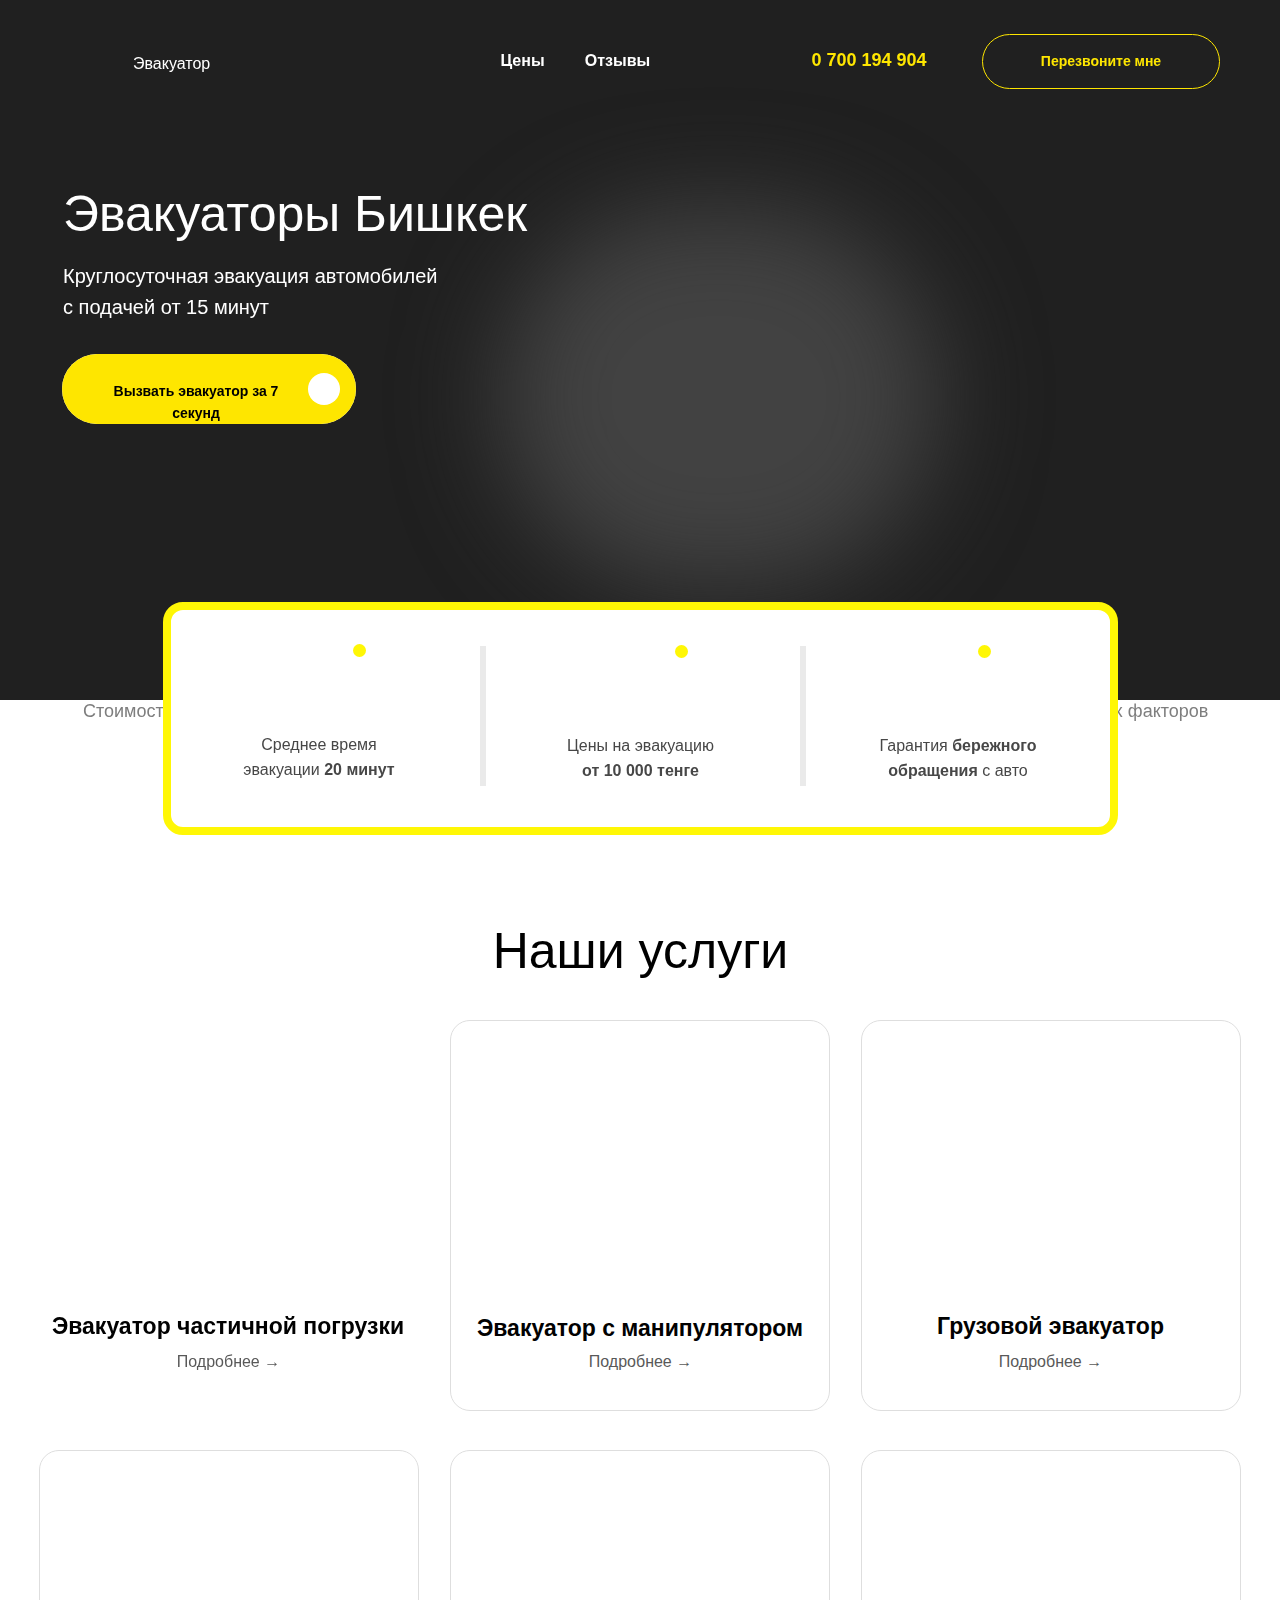
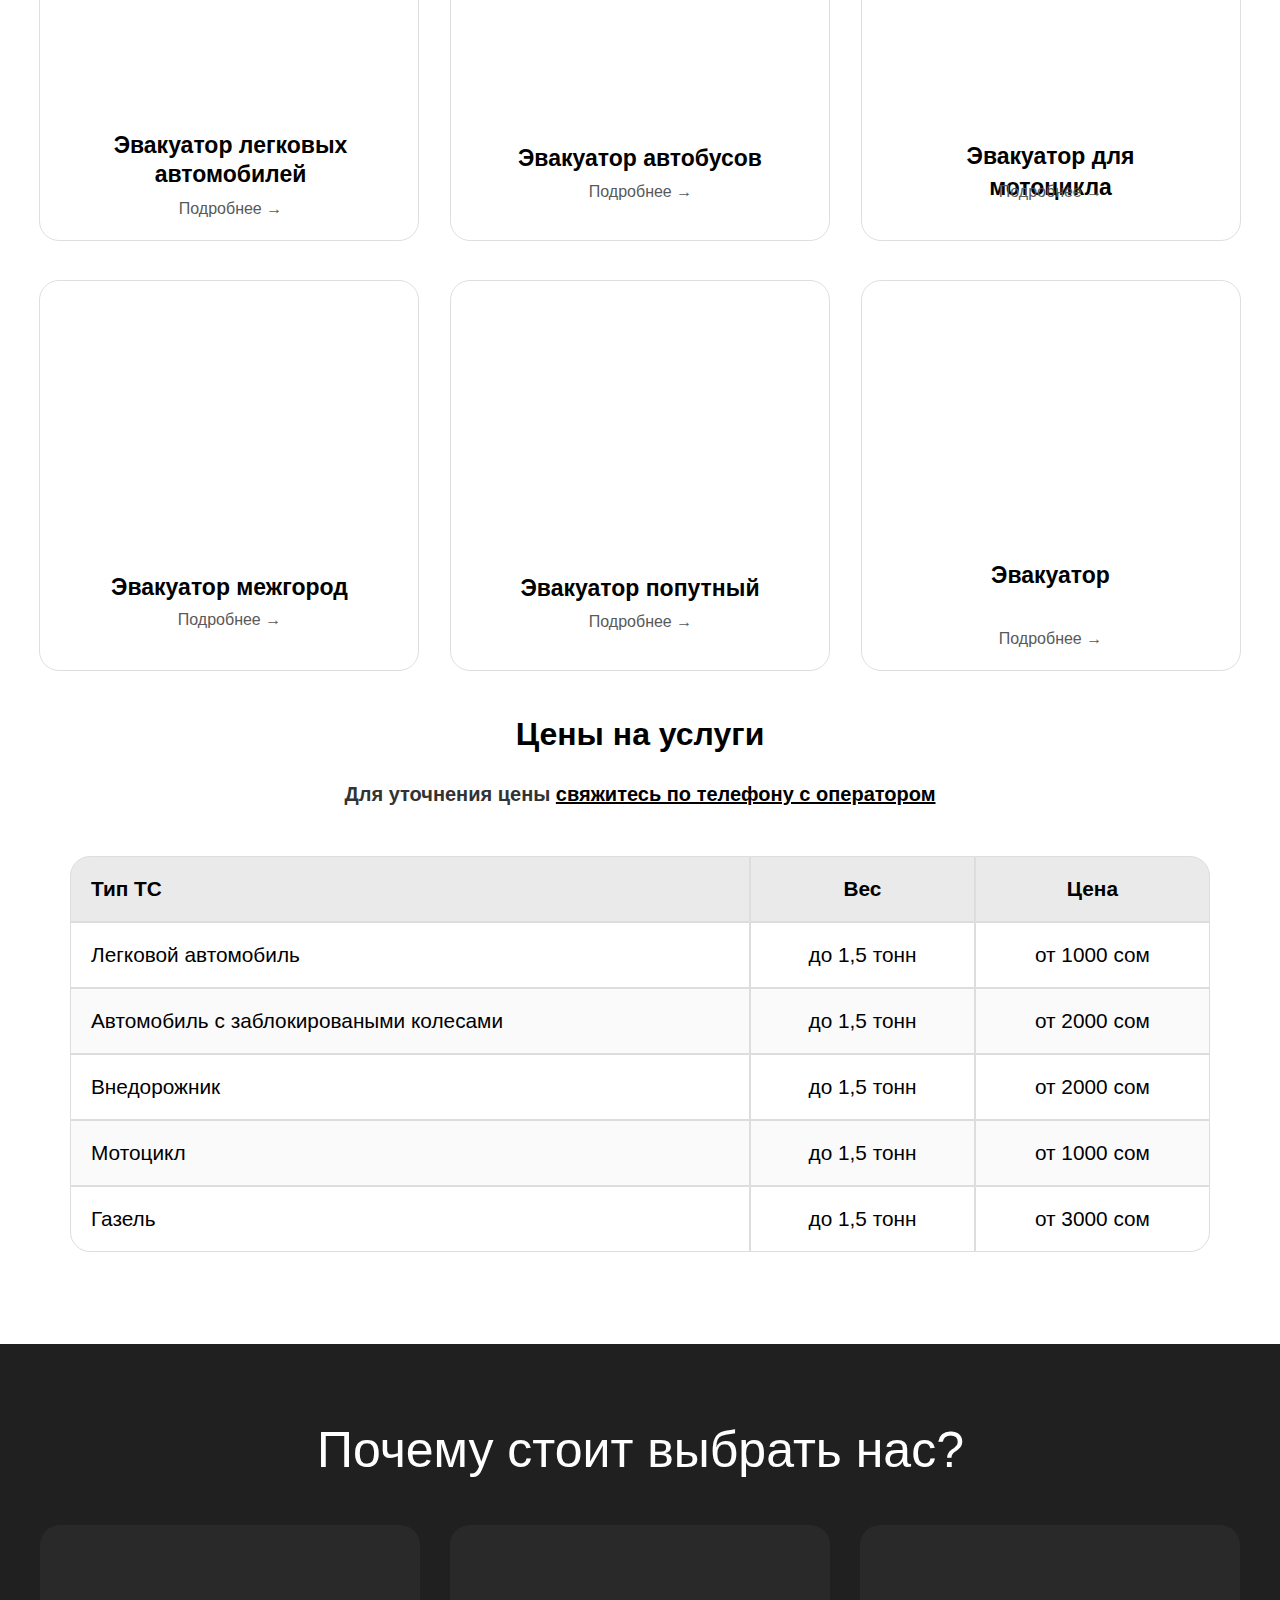
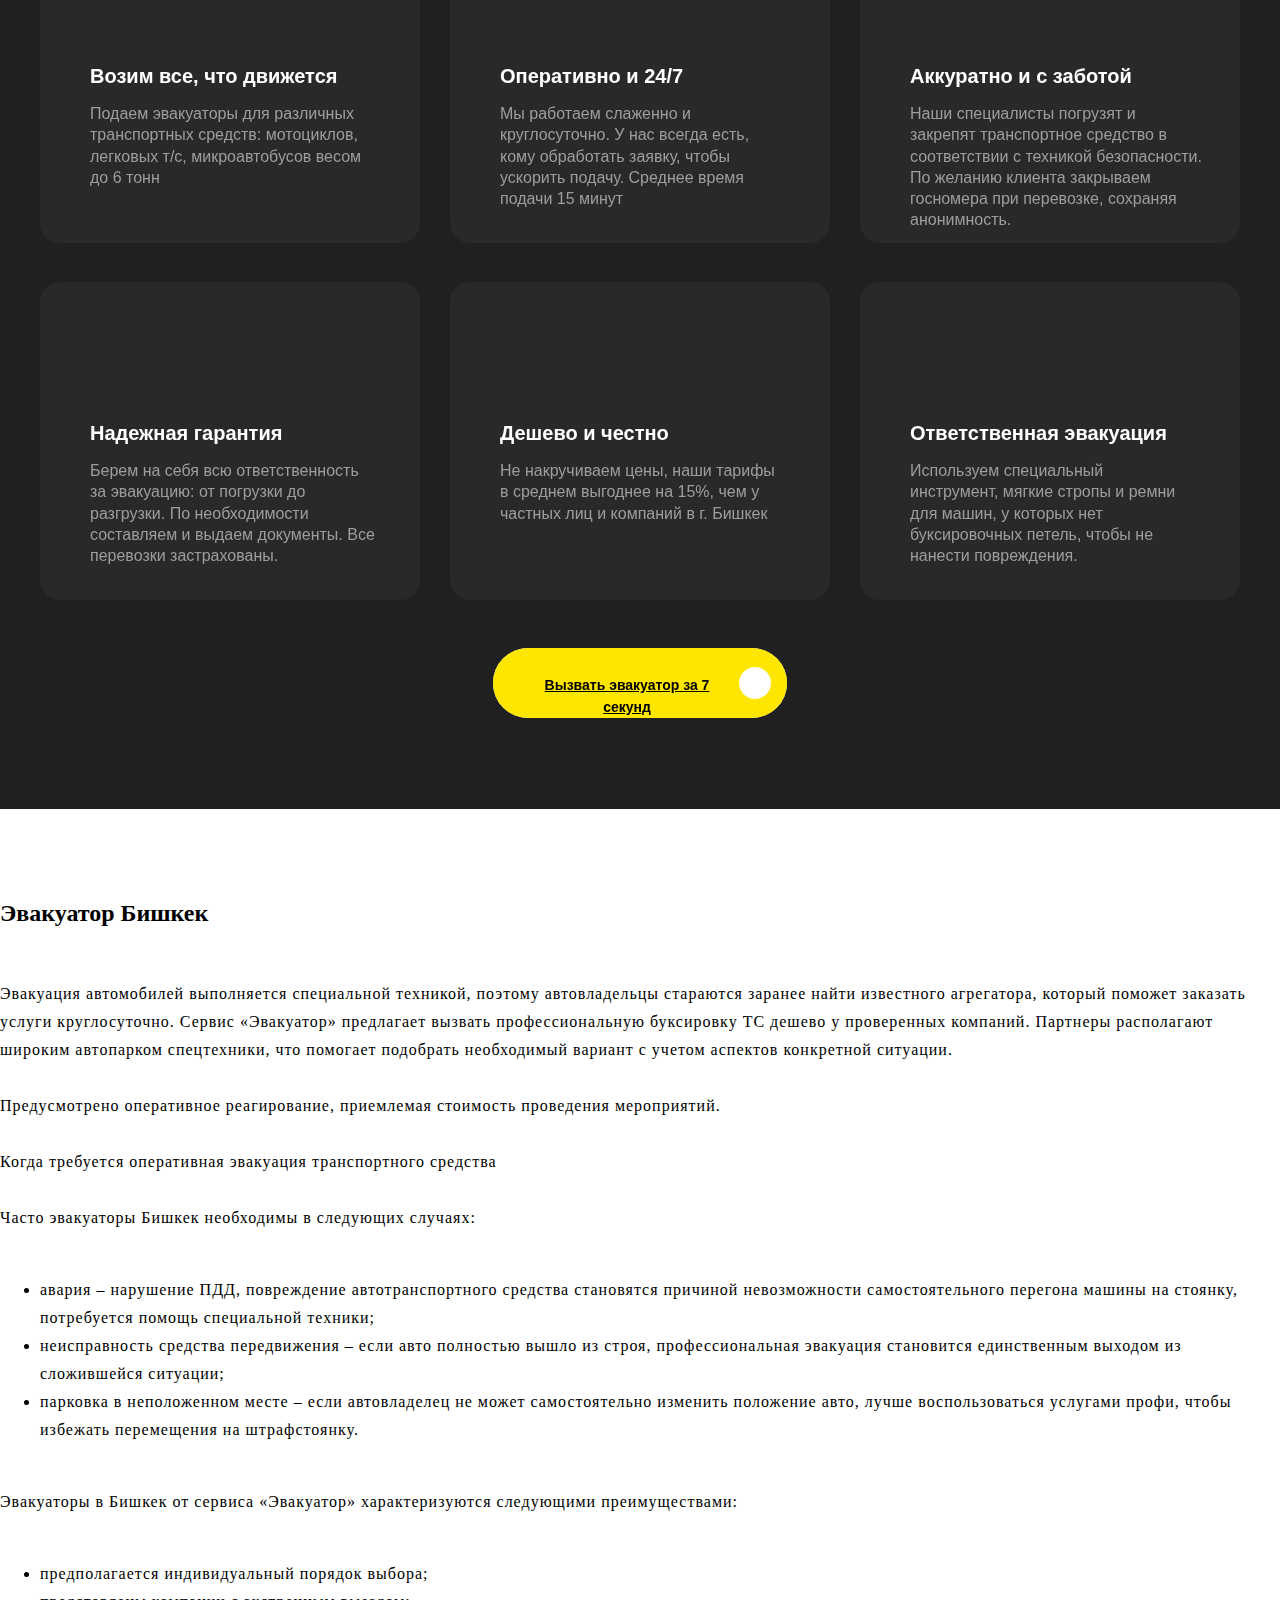
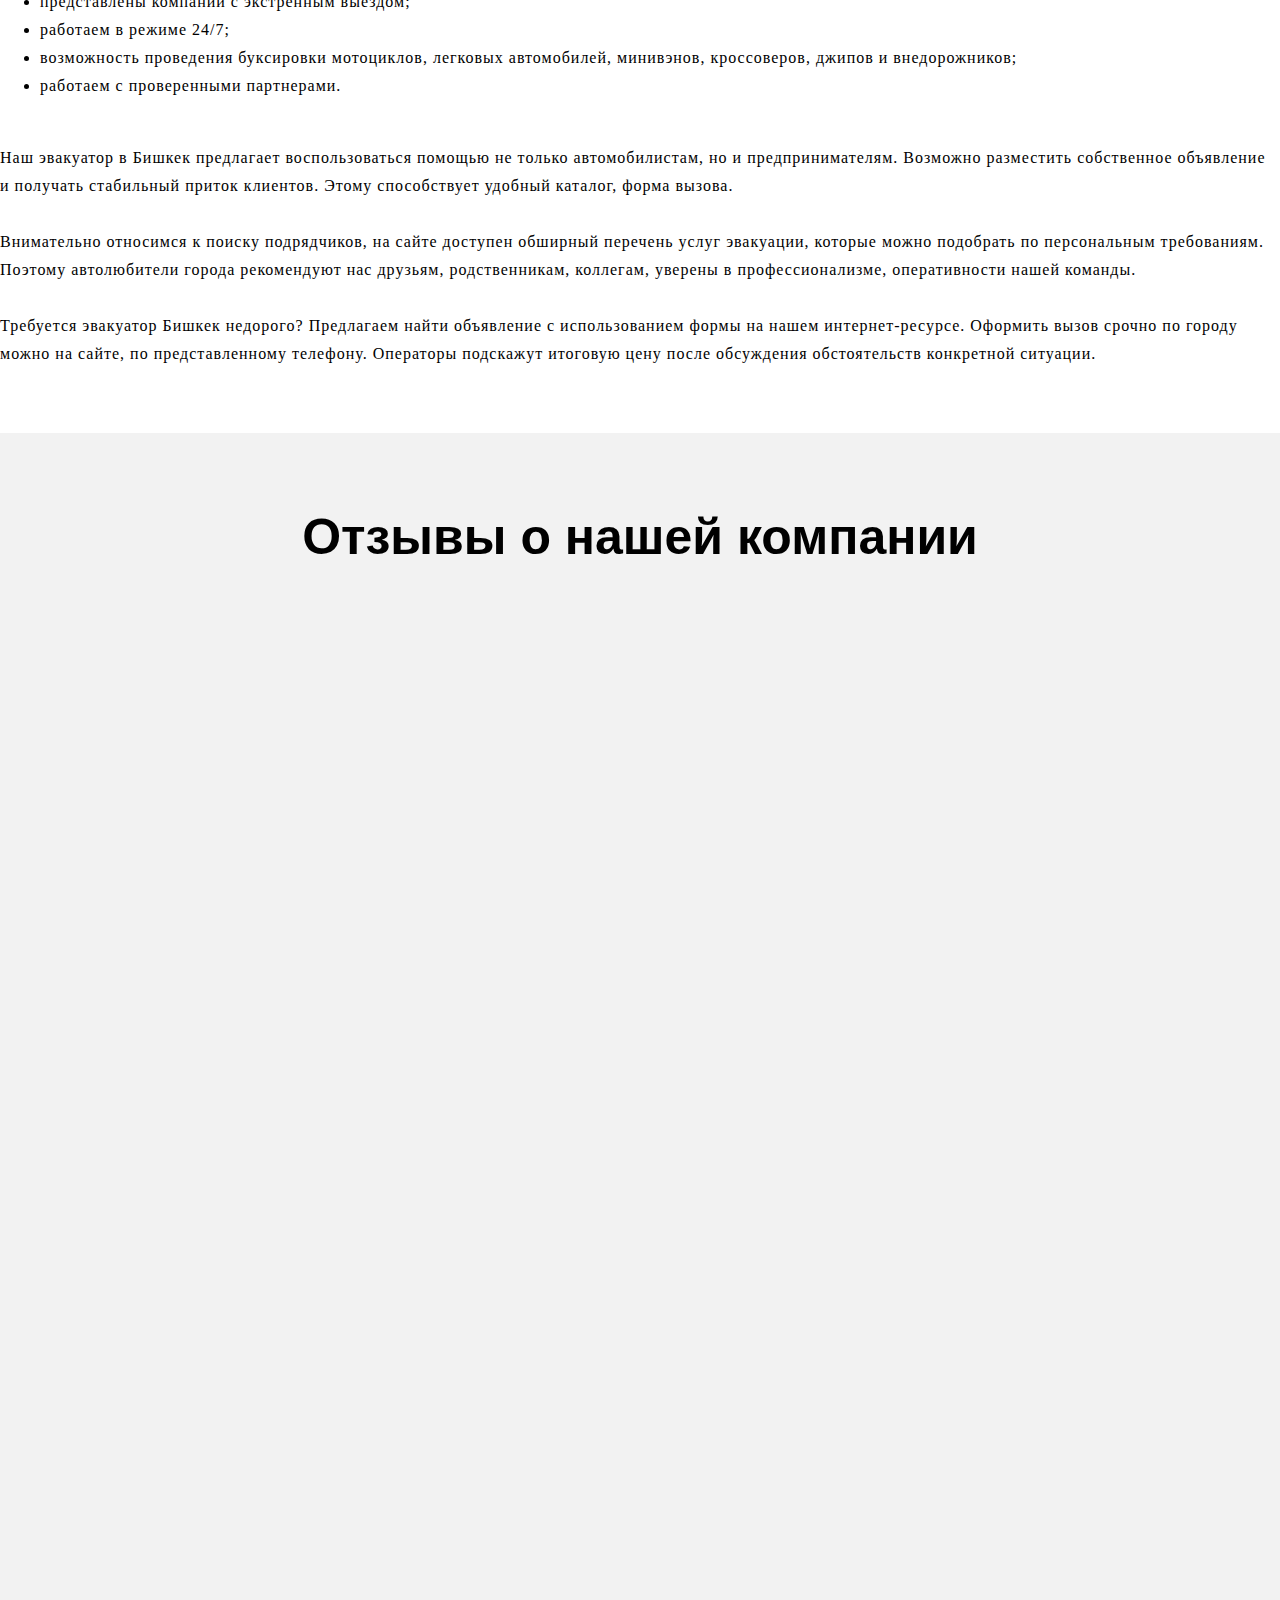
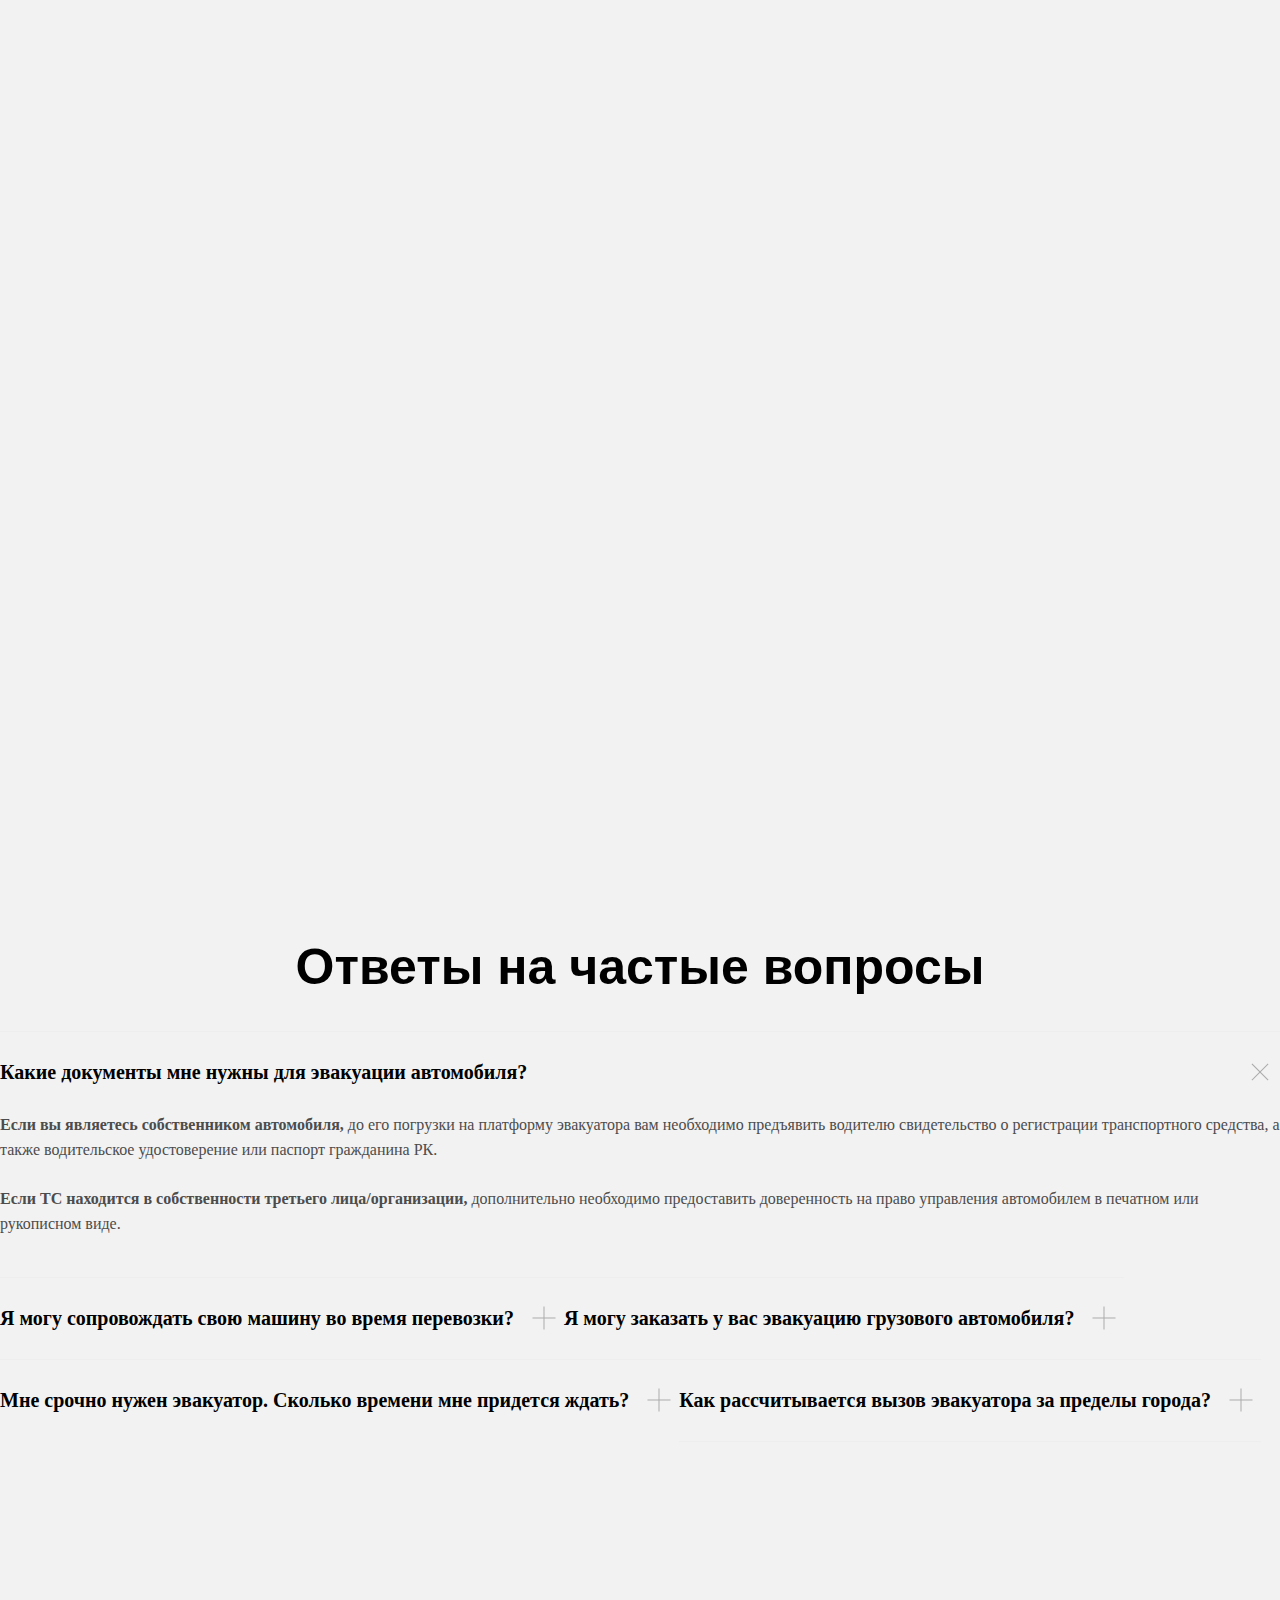
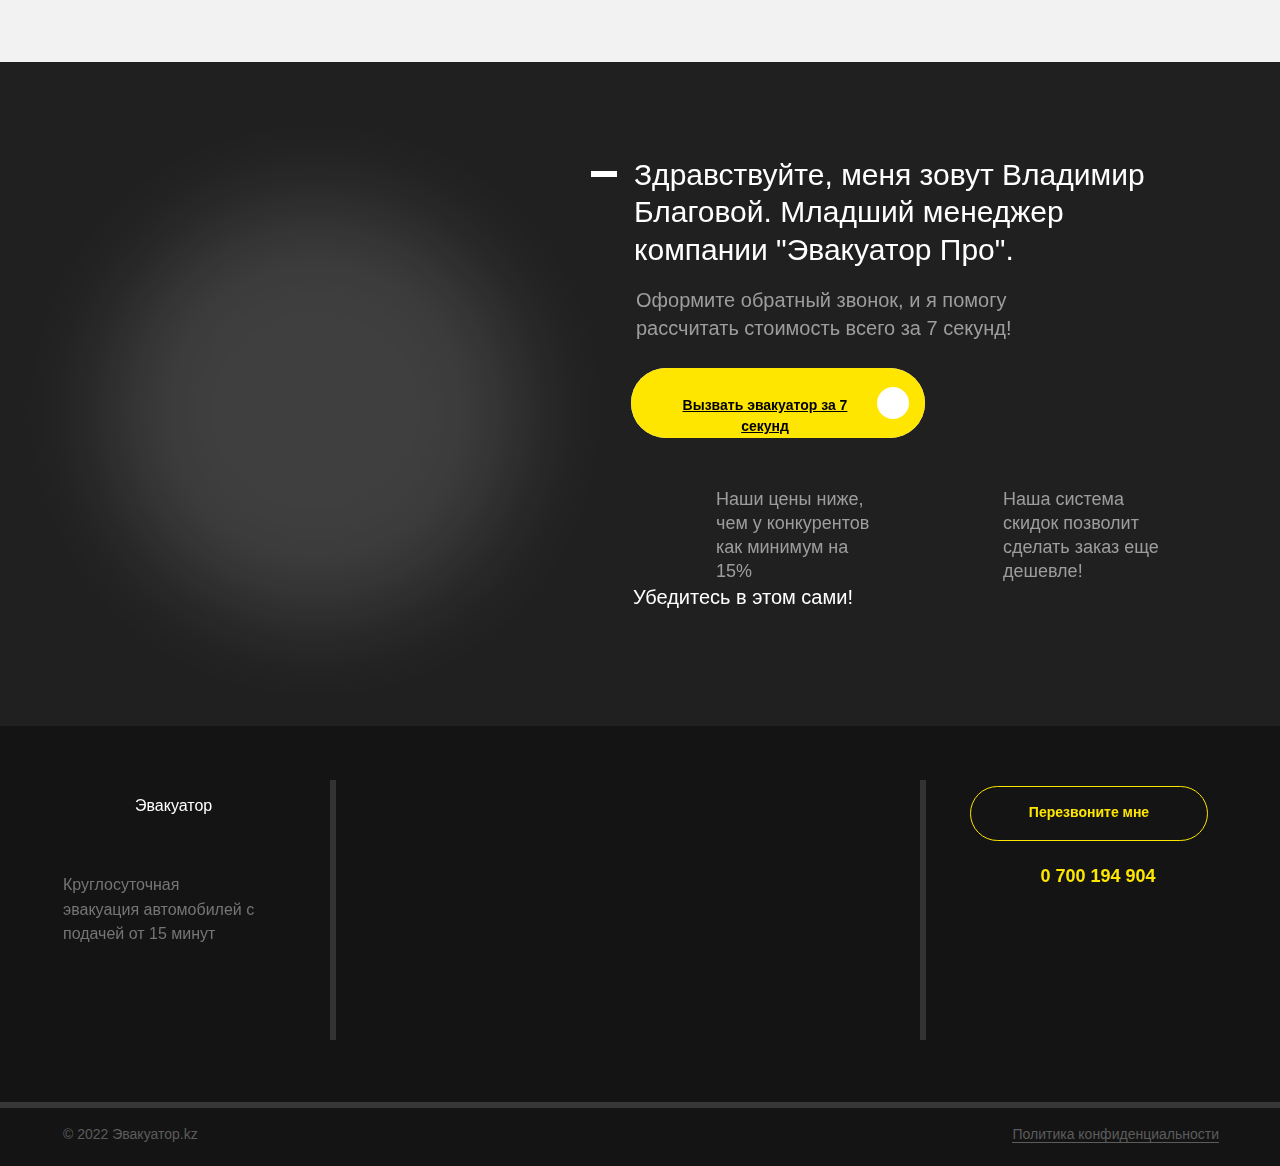
==== index.html @ af0be937 "init" ====
<!DOCTYPE html>
<html>

<head>
  <meta charset="utf-8" />
  <meta http-equiv="Content-Type" content="text/html; charset=utf-8" />
  <meta name="viewport" content="width=device-width, initial-scale=1.0" />
  <meta name="google-site-verification" content="SM1bQRu4k3ew3IpNbhYcQI1PcNiadcKGgkgbDkD2ibk" /> <!--metatextblock-->
  <title>1️⃣ Эвакуаторы Бишкек - недорого, круглосуточно, вызвать срочно!</title>
  <meta name="description" content="Эвакуатор Бишкек ⭐ Услуги по городу и области дешево ➡️ Цена и телефон на сайте!" />
  <meta property="og:url" content="https://Эвакуатоp.kz" />
  <meta property="og:title" content="1️⃣ Эвакуаторы Бишкек - недорого, круглосуточно, вызвать срочно!" />
  <meta property="og:description"
    content="Эвакуатор Бишкек ⭐ Услуги по городу и области дешево ➡️ Цена и телефон на сайте!" />
  <meta property="og:type" content="website" />
  <link rel="canonical" href="index.html"><!--/metatextblock-->
  <meta name="format-detection" content="telephone=no" />
  <meta http-equiv="x-dns-prefetch-control" content="on">
  <link rel="dns-prefetch" href="https://ws.tildacdn.com">
  <link rel="dns-prefetch" href="https://static.tildacdn.com">
  <link rel="shortcut icon" href="https://static.tildacdn.com/tild6130-3730-4465-a664-323039363132/favicon.ico"
    type="image/x-icon" />
  <link rel="apple-touch-icon" href="https://static.tildacdn.com/tild6139-6264-4664-a462-353838373863/logo.png">
  <link rel="apple-touch-icon" sizes="76x76"
    href="https://static.tildacdn.com/tild6139-6264-4664-a462-353838373863/logo.png">
  <link rel="apple-touch-icon" sizes="152x152"
    href="https://static.tildacdn.com/tild6139-6264-4664-a462-353838373863/logo.png">
  <link rel="apple-touch-startup-image"
    href="https://static.tildacdn.com/tild6139-6264-4664-a462-353838373863/logo.png">
  <meta name="msapplication-TileColor" content="#000000">
  <meta name="msapplication-TileImage"
    content="https://static.tildacdn.com/tild3661-6261-4132-b262-313066313031/logo.png"><!-- Assets -->
  <script src="https://neo.tildacdn.com/js/tilda-fallback-1.0.min.js" async charset="utf-8"></script>
  <link rel="stylesheet" href="https://static.tildacdn.com/css/tilda-grid-3.0.min.css" type="text/css" media="all"
    onerror="this.loaderr='y';" />
  <link rel="stylesheet" href="tilda-blocks-page28053641.min%EF%B9%96t=1690480186.css" type="text/css" media="all"
    onerror="this.loaderr='y';" />
  <link rel="stylesheet" href="https://static.tildacdn.com/css/tilda-animation-2.0.min.css" type="text/css" media="all"
    onerror="this.loaderr='y';" />
  <link rel="stylesheet" href="https://static.tildacdn.com/css/tilda-menusub-1.0.min.css" type="text/css" media="print"
    onload="this.media='all';" onerror="this.loaderr='y';" /><noscript>
    <link rel="stylesheet" href="https://static.tildacdn.com/css/tilda-menusub-1.0.min.css" type="text/css"
      media="all" />
  </noscript>
  <link rel="stylesheet" href="https://static.tildacdn.com/css/tilda-slds-1.4.min.css" type="text/css" media="print"
    onload="this.media='all';" onerror="this.loaderr='y';" /><noscript>
    <link rel="stylesheet" href="https://static.tildacdn.com/css/tilda-slds-1.4.min.css" type="text/css" media="all" />
  </noscript>
  <link rel="stylesheet" href="https://static.tildacdn.com/css/tilda-popup-1.1.min.css" type="text/css" media="print"
    onload="this.media='all';" onerror="this.loaderr='y';" /><noscript>
    <link rel="stylesheet" href="https://static.tildacdn.com/css/tilda-popup-1.1.min.css" type="text/css" media="all" />
  </noscript>
  <link rel="stylesheet" href="https://static.tildacdn.com/css/tilda-forms-1.0.min.css" type="text/css" media="all"
    onerror="this.loaderr='y';" />
  <script
    type="text/javascript">(function (d) {
        if (!d.visibilityState) {
          var s = d.createElement('script');
          s.src = 'https://static.tildacdn.com/js/tilda-polyfill-1.0.min.js';
          d.getElementsByTagName('head')[0].appendChild(s);
        }
      })(document);
      function t_onReady(func) {
        if (document.readyState != 'loading') {
          func();
        } else {
          document.addEventListener('DOMContentLoaded', func);
        }
      }
      function t_onFuncLoad(funcName, okFunc, time) {
        if (typeof window[funcName] === 'function') {
          okFunc();
        } else {
          setTimeout(function () {
            t_onFuncLoad(funcName, okFunc, time);
          }, (time || 100));
        }
      } function t_throttle(fn, threshhold, scope) { return function () { fn.apply(scope || this, arguments); }; } function t396_initialScale(t) { t = document.getElementById("rec" + t); if (t) { t = t.querySelector(".t396__artboard"); if (t) { var e, r = document.documentElement.clientWidth, a = []; if (i = t.getAttribute("data-artboard-screens")) for (var i = i.split(","), l = 0; l < i.length; l++)a[l] = parseInt(i[l], 10); else a = [320, 480, 640, 960, 1200]; for (l = 0; l < a.length; l++) { var o = a[l]; o <= r && (e = o) } var d = "edit" === window.allrecords.getAttribute("data-tilda-mode"), n = "center" === t396_getFieldValue(t, "valign", e, a), g = "grid" === t396_getFieldValue(t, "upscale", e, a), u = t396_getFieldValue(t, "height_vh", e, a), c = t396_getFieldValue(t, "height", e, a), f = !!window.opr && !!window.opr.addons || !!window.opera || -1 !== navigator.userAgent.indexOf(" OPR/"); if (!d && n && !g && !u && c && !f) { for (var h = parseFloat((r / e).toFixed(3)), s = [t, t.querySelector(".t396__carrier"), t.querySelector(".t396__filter")], l = 0; l < s.length; l++)s[l].style.height = Math.floor(parseInt(c, 10) * h) + "px"; for (var _ = t.querySelectorAll(".t396__elem"), l = 0; l < _.length; l++)_[l].style.zoom = h } } } } function t396_getFieldValue(t, e, r, a) { var i = a[a.length - 1], l = r === i ? t.getAttribute("data-artboard-" + e) : t.getAttribute("data-artboard-" + e + "-res-" + r); if (!l) for (var o = 0; o < a.length; o++) { var d = a[o]; if (!(d <= r) && (l = d === i ? t.getAttribute("data-artboard-" + e) : t.getAttribute("data-artboard-" + e + "-res-" + d))) break } return l }</script>
  <script src="https://static.tildacdn.com/js/jquery-1.10.2.min.js" charset="utf-8"
    onerror="this.loaderr='y';"></script>
  <script src="https://static.tildacdn.com/js/tilda-scripts-3.0.min.js" charset="utf-8" defer
    onerror="this.loaderr='y';"></script>
  <script src="tilda-blocks-page28053641.min%EF%B9%96t=1690480186.js" charset="utf-8" async
    onerror="this.loaderr='y';"></script>
  <script src="https://static.tildacdn.com/js/lazyload-1.3.min.js" charset="utf-8" async
    onerror="this.loaderr='y';"></script>
  <script src="https://static.tildacdn.com/js/tilda-animation-2.0.min.js" charset="utf-8" async
    onerror="this.loaderr='y';"></script>
  <script src="https://static.tildacdn.com/js/tilda-menusub-1.0.min.js" charset="utf-8" async
    onerror="this.loaderr='y';"></script>
  <script src="https://static.tildacdn.com/js/tilda-menu-1.0.min.js" charset="utf-8" async
    onerror="this.loaderr='y';"></script>
  <script src="https://static.tildacdn.com/js/tilda-submenublocks-1.0.min.js" charset="utf-8" async
    onerror="this.loaderr='y';"></script>
  <script src="https://static.tildacdn.com/js/tilda-zero-1.1.min.js" charset="utf-8" async
    onerror="this.loaderr='y';"></script>
  <script src="https://static.tildacdn.com/js/tilda-slds-1.4.min.js" charset="utf-8" async
    onerror="this.loaderr='y';"></script>
  <script src="https://static.tildacdn.com/js/hammer.min.js" charset="utf-8" async onerror="this.loaderr='y';"></script>
  <script src="https://static.tildacdn.com/js/tilda-popup-1.0.min.js" charset="utf-8" async
    onerror="this.loaderr='y';"></script>
  <script src="https://static.tildacdn.com/js/tilda-forms-1.0.min.js" charset="utf-8" async
    onerror="this.loaderr='y';"></script>
  <script src="https://static.tildacdn.com/js/tilda-animation-sbs-1.0.min.js" charset="utf-8" async
    onerror="this.loaderr='y';"></script>
  <script src="https://static.tildacdn.com/js/tilda-zero-scale-1.0.min.js" charset="utf-8" async
    onerror="this.loaderr='y';"></script>
  <script src="https://static.tildacdn.com/js/tilda-skiplink-1.0.min.js" charset="utf-8" async
    onerror="this.loaderr='y';"></script>
  <script src="https://static.tildacdn.com/js/tilda-events-1.0.min.js" charset="utf-8" async
    onerror="this.loaderr='y';"></script>
  <!-- Google Tag Manager -->
  <script>(function (w, d, s, l, i) {
      w[l] = w[l] || []; w[l].push({
        'gtm.start':
          new Date().getTime(), event: 'gtm.js'
      }); var f = d.getElementsByTagName(s)[0],
        j = d.createElement(s), dl = l != 'dataLayer' ? '&l=' + l : ''; j.async = true; j.src =
          'https://www.googletagmanager.com/gtm.js?id=' + i + dl; f.parentNode.insertBefore(j, f);
    })(window, document, 'script', 'dataLayer', 'GTM-5LDD577');</script>
  <!-- End Google Tag Manager -->

  <!-- Global site tag (gtag.js) - Google Analytics -->
  <script async src="https://www.googletagmanager.com/gtag/js?id=G-1S33M2XBDG"></script>
  <script>
    window.dataLayer = window.dataLayer || [];
    function gtag() { dataLayer.push(arguments); }
    gtag('js', new Date());

    gtag('config', 'G-1S33M2XBDG');
  </script>

  <meta name="google-site-verification" content="SPdRb21Jdg1rb93vkkc39nX-n3CtDKBQsDJB9qcymQE" />

  <meta name="yandex-verification" content="eaea9f409e150d42" />
  <script type="text/javascript">window.dataLayer = window.dataLayer || [];</script><!-- Google Tag Manager -->
  <script type="text/javascript">(function (w, d, s, l, i) {
      w[l] = w[l] || []; w[l].push({
        'gtm.start':
          new Date().getTime(), event: 'gtm.js'
      }); var f = d.getElementsByTagName(s)[0],
        j = d.createElement(s), dl = l != 'dataLayer' ? '&l=' + l : ''; j.async = true; j.src =
          'https://www.googletagmanager.com/gtm.js?id=' + i + dl; f.parentNode.insertBefore(j, f);
    })(window, document, 'script', 'dataLayer', 'GTM-5LDD577');</script>
  <!-- End Google Tag Manager --><!-- Global Site Tag (gtag.js) - Google Analytics -->
  <script type="text/javascript" data-tilda-cookie-type="analytics">window.mainTracker = 'gtag';
    window.gtagTrackerID = 'UA-210420245-1';
    function gtag() { dataLayer.push(arguments); }
    setTimeout(function () {
      (function (w, d, s, i) {
        var f = d.getElementsByTagName(s)[0],
          j = d.createElement(s); j.async = true; j.src = 'https://www.googletagmanager.com/gtag/js?id=' + i; f.parentNode.insertBefore(j, f);
        gtag('js', new Date());
        gtag('config', i, {});
      })(window, document, 'script', window.gtagTrackerID);
    }, 2000);</script>
  <script type="text/javascript">(function () {
      if ((/bot|google|yandex|baidu|bing|msn|duckduckbot|teoma|slurp|crawler|spider|robot|crawling|facebook/i.test(navigator.userAgent)) === false && typeof (sessionStorage) != 'undefined' && sessionStorage.getItem('visited') !== 'y' && document.visibilityState) {
        var style = document.createElement('style');
        style.type = 'text/css';
        style.innerHTML = '@media screen and (min-width: 980px) {.t-records {opacity: 0;}.t-records_animated {-webkit-transition: opacity ease-in-out .2s;-moz-transition: opacity ease-in-out .2s;-o-transition: opacity ease-in-out .2s;transition: opacity ease-in-out .2s;}.t-records.t-records_visible {opacity: 1;}}';
        document.getElementsByTagName('head')[0].appendChild(style);
        function t_setvisRecs() {
          var alr = document.querySelectorAll('.t-records');
          Array.prototype.forEach.call(alr, function (el) {
            el.classList.add("t-records_animated");
          });
          setTimeout(function () {
            Array.prototype.forEach.call(alr, function (el) {
              el.classList.add("t-records_visible");
            });
            sessionStorage.setItem("visited", "y");
          }, 400);
        }
        document.addEventListener('DOMContentLoaded', t_setvisRecs);
      }
    })();</script>
  <link rel="stylesheet" href="/styles.css">
</head>

<body class="t-body" style="margin:0;"><!--allrecords-->
  <div id="allrecords" class="t-records" data-hook="blocks-collection-content-node" data-tilda-project-id="4321033"
    data-tilda-page-id="28053641" data-tilda-formskey="26a5e214099757e1ac07c6dac07352be" data-tilda-lazy="yes"
    data-tilda-project-headcode="yes">
    <div id="rec453157527" class="r t-rec t-screenmin-980px" style=" " data-animationappear="off" data-record-type="257"
      data-screen-min="980px"><!-- T228 -->
      <div id="nav453157527marker"></div>
      <div class="tmenu-mobile">
        <div class="tmenu-mobile__container">
          <div class="tmenu-mobile__text t-name t-name_md" field="menu_mob_title">&nbsp;</div><button type="button"
            class="t-menuburger t-menuburger_first " aria-label="Раскрыть меню"><span
              style="background-color:#202020;"></span><span style="background-color:#202020;"></span><span
              style="background-color:#202020;"></span><span style="background-color:#202020;"></span></button>
          <script>function t_menuburger_init(recid) {
              var rec = document.querySelector('#rec' + recid);
              if (!rec) return;
              var burger = rec.querySelector('.t-menuburger');
              if (!burger) return;
              var isSecondStyle = burger.classList.contains('t-menuburger_second');
              if (isSecondStyle && !window.isMobile && !('ontouchend' in document)) {
                burger.addEventListener('mouseenter', function () {
                  if (burger.classList.contains('t-menuburger-opened')) return;
                  burger.classList.remove('t-menuburger-unhovered');
                  burger.classList.add('t-menuburger-hovered');
                });
                burger.addEventListener('mouseleave', function () {
                  if (burger.classList.contains('t-menuburger-opened')) return;
                  burger.classList.remove('t-menuburger-hovered');
                  burger.classList.add('t-menuburger-unhovered');
                  setTimeout(function () {
                    burger.classList.remove('t-menuburger-unhovered');
                  }, 300);
                });
              }
              burger.addEventListener('click', function () {
                if (!burger.closest('.tmenu-mobile') &&
                  !burger.closest('.t450__burger_container') &&
                  !burger.closest('.t466__container') &&
                  !burger.closest('.t204__burger') &&
                  !burger.closest('.t199__js__menu-toggler')) {
                  burger.classList.toggle('t-menuburger-opened');
                  burger.classList.remove('t-menuburger-unhovered');
                }
              });
              var menu = rec.querySelector('[data-menu="yes"]');
              if (!menu) return;
              var menuLinks = menu.querySelectorAll('.t-menu__link-item');
              var submenuClassList = ['t978__menu-link_hook', 't978__tm-link', 't966__tm-link', 't794__tm-link', 't-menusub__target-link'];
              Array.prototype.forEach.call(menuLinks, function (link) {
                link.addEventListener('click', function () {
                  var isSubmenuHook = submenuClassList.some(function (submenuClass) {
                    return link.classList.contains(submenuClass);
                  });
                  if (isSubmenuHook) return;
                  burger.classList.remove('t-menuburger-opened');
                });
              });
              menu.addEventListener('clickedAnchorInTooltipMenu', function () {
                burger.classList.remove('t-menuburger-opened');
              });
            }
            t_onReady(function () {
              t_onFuncLoad('t_menuburger_init', function () { t_menuburger_init('453157527'); });
            });</script>
          <style>
            .t-menuburger {
              position: relative;
              flex-shrink: 0;
              width: 28px;
              height: 20px;
              padding: 0;
              border: none;
              background-color: transparent;
              outline: none;
              -webkit-transform: rotate(0deg);
              transform: rotate(0deg);
              transition: transform .5s ease-in-out;
              cursor: pointer;
              z-index: 999;
            }

            /*---menu burger lines---*/
            .t-menuburger span {
              display: block;
              position: absolute;
              width: 100%;
              opacity: 1;
              left: 0;
              -webkit-transform: rotate(0deg);
              transform: rotate(0deg);
              transition: .25s ease-in-out;
              height: 3px;
              background-color: #000;
            }

            .t-menuburger span:nth-child(1) {
              top: 0px;
            }

            .t-menuburger span:nth-child(2),
            .t-menuburger span:nth-child(3) {
              top: 8px;
            }

            .t-menuburger span:nth-child(4) {
              top: 16px;
            }

            /*menu burger big*/
            .t-menuburger__big {
              width: 42px;
              height: 32px;
            }

            .t-menuburger__big span {
              height: 5px;
            }

            .t-menuburger__big span:nth-child(2),
            .t-menuburger__big span:nth-child(3) {
              top: 13px;
            }

            .t-menuburger__big span:nth-child(4) {
              top: 26px;
            }

            /*menu burger small*/
            .t-menuburger__small {
              width: 22px;
              height: 14px;
            }

            .t-menuburger__small span {
              height: 2px;
            }

            .t-menuburger__small span:nth-child(2),
            .t-menuburger__small span:nth-child(3) {
              top: 6px;
            }

            .t-menuburger__small span:nth-child(4) {
              top: 12px;
            }

            /*menu burger opened*/
            .t-menuburger-opened span:nth-child(1) {
              top: 8px;
              width: 0%;
              left: 50%;
            }

            .t-menuburger-opened span:nth-child(2) {
              -webkit-transform: rotate(45deg);
              transform: rotate(45deg);
            }

            .t-menuburger-opened span:nth-child(3) {
              -webkit-transform: rotate(-45deg);
              transform: rotate(-45deg);
            }

            .t-menuburger-opened span:nth-child(4) {
              top: 8px;
              width: 0%;
              left: 50%;
            }

            .t-menuburger-opened.t-menuburger__big span:nth-child(1) {
              top: 6px;
            }

            .t-menuburger-opened.t-menuburger__big span:nth-child(4) {
              top: 18px;
            }

            .t-menuburger-opened.t-menuburger__small span:nth-child(1),
            .t-menuburger-opened.t-menuburger__small span:nth-child(4) {
              top: 6px;
            }

            /*---menu burger first style---*/
            @media (hover),
            (min-width:0\0) {
              .t-menuburger_first:hover span:nth-child(1) {
                transform: translateY(1px);
              }

              .t-menuburger_first:hover span:nth-child(4) {
                transform: translateY(-1px);
              }

              .t-menuburger_first.t-menuburger__big:hover span:nth-child(1) {
                transform: translateY(3px);
              }

              .t-menuburger_first.t-menuburger__big:hover span:nth-child(4) {
                transform: translateY(-3px);
              }
            }

            /*---menu burger second style---*/
            .t-menuburger_second span:nth-child(2),
            .t-menuburger_second span:nth-child(3) {
              width: 80%;
              left: 20%;
              right: 0;
            }

            @media (hover),
            (min-width:0\0) {

              .t-menuburger_second.t-menuburger-hovered span:nth-child(2),
              .t-menuburger_second.t-menuburger-hovered span:nth-child(3) {
                animation: t-menuburger-anim 0.3s ease-out normal forwards;
              }

              .t-menuburger_second.t-menuburger-unhovered span:nth-child(2),
              .t-menuburger_second.t-menuburger-unhovered span:nth-child(3) {
                animation: t-menuburger-anim2 0.3s ease-out normal forwards;
              }
            }

            .t-menuburger_second.t-menuburger-opened span:nth-child(2),
            .t-menuburger_second.t-menuburger-opened span:nth-child(3) {
              left: 0;
              right: 0;
              width: 100% !important;
            }

            /*---menu burger third style---*/
            .t-menuburger_third span:nth-child(4) {
              width: 70%;
              left: unset;
              right: 0;
            }

            @media (hover),
            (min-width:0\0) {
              .t-menuburger_third:not(.t-menuburger-opened):hover span:nth-child(4) {
                width: 100%;
              }
            }

            .t-menuburger_third.t-menuburger-opened span:nth-child(4) {
              width: 0 !important;
              right: 50%;
            }

            /*---menu burger fourth style---*/
            .t-menuburger_fourth {
              height: 12px;
            }

            .t-menuburger_fourth.t-menuburger__small {
              height: 8px;
            }

            .t-menuburger_fourth.t-menuburger__big {
              height: 18px;
            }

            .t-menuburger_fourth span:nth-child(2),
            .t-menuburger_fourth span:nth-child(3) {
              top: 4px;
              opacity: 0;
            }

            .t-menuburger_fourth span:nth-child(4) {
              top: 8px;
            }

            .t-menuburger_fourth.t-menuburger__small span:nth-child(2),
            .t-menuburger_fourth.t-menuburger__small span:nth-child(3) {
              top: 3px;
            }

            .t-menuburger_fourth.t-menuburger__small span:nth-child(4) {
              top: 6px;
            }

            .t-menuburger_fourth.t-menuburger__small span:nth-child(2),
            .t-menuburger_fourth.t-menuburger__small span:nth-child(3) {
              top: 3px;
            }

            .t-menuburger_fourth.t-menuburger__small span:nth-child(4) {
              top: 6px;
            }

            .t-menuburger_fourth.t-menuburger__big span:nth-child(2),
            .t-menuburger_fourth.t-menuburger__big span:nth-child(3) {
              top: 6px;
            }

            .t-menuburger_fourth.t-menuburger__big span:nth-child(4) {
              top: 12px;
            }

            @media (hover),
            (min-width:0\0) {
              .t-menuburger_fourth:not(.t-menuburger-opened):hover span:nth-child(1) {
                transform: translateY(1px);
              }

              .t-menuburger_fourth:not(.t-menuburger-opened):hover span:nth-child(4) {
                transform: translateY(-1px);
              }

              .t-menuburger_fourth.t-menuburger__big:not(.t-menuburger-opened):hover span:nth-child(1) {
                transform: translateY(3px);
              }

              .t-menuburger_fourth.t-menuburger__big:not(.t-menuburger-opened):hover span:nth-child(4) {
                transform: translateY(-3px);
              }
            }

            .t-menuburger_fourth.t-menuburger-opened span:nth-child(1),
            .t-menuburger_fourth.t-menuburger-opened span:nth-child(4) {
              top: 4px;
            }

            .t-menuburger_fourth.t-menuburger-opened span:nth-child(2),
            .t-menuburger_fourth.t-menuburger-opened span:nth-child(3) {
              opacity: 1;
            }

            /*---menu burger animations---*/
            @keyframes t-menuburger-anim {
              0% {
                width: 80%;
                left: 20%;
                right: 0;
              }

              50% {
                width: 100%;
                left: 0;
                right: 0;
              }

              100% {
                width: 80%;
                left: 0;
                right: 20%;
              }
            }

            @keyframes t-menuburger-anim2 {
              0% {
                width: 80%;
                left: 0;
              }

              50% {
                width: 100%;
                right: 0;
                left: 0;
              }

              100% {
                width: 80%;
                left: 20%;
                right: 0;
              }
            }
          </style>
        </div>
      </div>
      <style>
        .tmenu-mobile {
          background-color: #111;
          display: none;
          width: 100%;
          top: 0;
          z-index: 990;
        }

        .tmenu-mobile_positionfixed {
          position: fixed;
        }

        .tmenu-mobile__text {
          color: #fff;
        }

        .tmenu-mobile__container {
          min-height: 64px;
          padding: 20px;
          position: relative;
          box-sizing: border-box;
          display: -webkit-flex;
          display: -ms-flexbox;
          display: flex;
          -webkit-align-items: center;
          -ms-flex-align: center;
          align-items: center;
          -webkit-justify-content: space-between;
          -ms-flex-pack: justify;
          justify-content: space-between;
        }

        .tmenu-mobile__list {
          display: block;
        }

        .tmenu-mobile__burgerlogo {
          display: inline-block;
          font-size: 24px;
          font-weight: 400;
          white-space: nowrap;
          vertical-align: middle;
        }

        .tmenu-mobile__imglogo {
          height: auto;
          display: block;
          max-width: 300px !important;
          box-sizing: border-box;
          padding: 0;
          margin: 0 auto;
        }

        @media screen and (max-width: 980px) {
          .tmenu-mobile__menucontent_hidden {
            display: none;
            height: 100%;
          }

          .tmenu-mobile {
            display: block;
          }
        }

        @media screen and (max-width: 980px) {
          #rec453157527 .tmenu-mobile {
            background-color: #ffffff;
          }

          #rec453157527 .t-menuburger {
            -webkit-order: 1;
            -ms-flex-order: 1;
            order: 1;
          }
        }
      </style>
      <div id="nav453157527" class="t228 t228__positionfixed t228__beforeready tmenu-mobile__menucontent_hidden"
        style="background-color: rgba(255,255,255,1); height:80px; box-shadow: 0px 1px 3px rgba(0,0,0,0.10);"
        data-bgcolor-hex="#ffffff" data-bgcolor-rgba="rgba(255,255,255,1)" data-navmarker="nav453157527marker"
        data-appearoffset="1" data-bgopacity-two="" data-menushadow="10" data-bgopacity="1"
        data-menu-items-align="right" data-menu="yes">
        <div class="t228__maincontainer " style="height:80px;">
          <div class="t228__padding40px"></div>
          <div class="t228__leftside">
            <div class="t228__leftcontainer">
              <div class="t228__logo t-title" field="title" style="color:#202020;">Эвакуатоp</div>
            </div>
          </div>
          <div class="t228__centerside t228__menualign_right">
            <nav class="t228__centercontainer" aria-label="Основная навигация">
              <ul role="list" class="t228__list t-menu__list">
                <!-- <li class="t228__list_item" style="padding:0 15px 0 0;"><a class="t-menu__link-item"
                    href="#submenu:vidy" data-menu-submenu-hook="" data-menu-item-number="1"
                    style="color:#202020;font-weight:600;">Виды эвакуаторов</a></li> -->
                <li class="t228__list_item" style="padding:0 15px;"><a class="t-menu__link-item" href="#price"
                    data-menu-submenu-hook="" data-menu-item-number="2" style="color:#202020;font-weight:600;">Цены на
                    услуги</a></li>
                <li class="t228__list_item" style="padding:0 15px;"><a class="t-menu__link-item" href="#otzyvy"
                    data-menu-submenu-hook="" data-menu-item-number="3"
                    style="color:#202020;font-weight:600;">Отзывы</a></li>
                <li class="t228__list_item" style="padding:0 0 0 15px;"><a class="t-menu__link-item" href="#vopros"
                    data-menu-submenu-hook="" data-menu-item-number="4" style="color:#202020;font-weight:600;">Ответы на
                    вопросы</a></li>
              </ul>
            </nav>
          </div>
          <div class="t228__rightside">
            <div class="t228__rightcontainer">
              <div class="t228__right_buttons">
                <div class="t228__right_buttons_wrap">
                  <div class="t228__right_buttons_but"><a href="tel:+996700194904" target="" class="t-btn t-btn_md "
                      style="color:#fee600;background-color:#202020;border-radius:100px; -moz-border-radius:100px; -webkit-border-radius:100px;">
                      <table role="presentation" style="width:100%; height:100%;">
                        <tr>
                          <td>Эвакуировать авто</td>
                        </tr>
                      </table>
                    </a></div>
                </div>
              </div>
            </div>
          </div>
          <div class="t228__padding40px"></div>
        </div>
      </div>
      <style>
        @media screen and (max-width: 980px) {
          #rec453157527 .t228 {
            position: static;
          }
        }
      </style>
      <script>window.addEventListener('resize', t_throttle(function () {
          t_onFuncLoad('t_menu__setBGcolor', function () {
            t_menu__setBGcolor('453157527', '.t228');
          });
        }));
        t_onReady(function () {
          t_onFuncLoad('t_menu__highlightActiveLinks', function () {
            t_menu__highlightActiveLinks('.t228__list_item a');
          });
          t_onFuncLoad('t_menu__findAnchorLinks', function () {
            t_menu__findAnchorLinks('453157527', '.t228__list_item a');
          });
          t_onFuncLoad('t228__init', function () {
            t228__init('453157527');
          });
          t_onFuncLoad('t_menu__setBGcolor', function () {
            t_menu__setBGcolor('453157527', '.t228');
          });
          t_onFuncLoad('t_menu__interactFromKeyboard', function () {
            t_menu__interactFromKeyboard('453157527');
          });
          var rec = document.querySelector('#rec453157527');
          if (!rec) return;
          t_onFuncLoad('t_menu__showFixedMenu', function () {
            var el = rec.querySelector('.t228');
            if (el) el.classList.remove('t228__beforeready');
            t_menu__showFixedMenu('453157527', '.t228');
            window.addEventListener('scroll', t_throttle(function () {
              t_menu__showFixedMenu('453157527', '.t228');
            }));
          });
          t_onFuncLoad('t_menu__createMobileMenu', function () {
            t_menu__createMobileMenu('453157527', '.t228');
          });
        });</script><!--[if IE 8]><style>#rec453157527 .t228 {
filter: progid:DXImageTransform.Microsoft.gradient(startColorStr='#D9ffffff', endColorstr='#D9ffffff');
}</style><![endif]-->
      <style>
        @media (hover),
        (min-width:0\0) {

          #rec453157527 .t-btn:not(.t-animate_no-hover):hover,
          #rec453157527 .t-btn:not(.t-animate_no-hover):focus-visible {
            background: #fee600 !important;
            color: #000000 !important;
          }

          #rec453157527 .t-btn:not(.t-animate_no-hover) {
            -webkit-transition: background-color 0.2s ease-in-out, color 0.2s ease-in-out, border-color 0.2s ease-in-out, box-shadow 0.2s ease-in-out;
            transition: background-color 0.2s ease-in-out, color 0.2s ease-in-out, border-color 0.2s ease-in-out, box-shadow 0.2s ease-in-out;
          }

          #rec453157527 .t-btntext:not(.t-animate_no-hover):hover {
            color: #000000 !important;
          }
        }
      </style>
      <style>
        #rec453157527 .t-menu__link-item {
          -webkit-transition: color 0.3s ease-in-out, opacity 0.3s ease-in-out;
          transition: color 0.3s ease-in-out, opacity 0.3s ease-in-out;
        }

        #rec453157527 .t-menu__link-item:not(.t-active):not(.tooltipstered):hover,
        #rec453157527 .t-menu__link-item:not(.t-active):not(.tooltipstered):focus-visible {
          color: #fee600 !important;
        }

        @supports (overflow:-webkit-marquee) and (justify-content:inherit) {

          #rec453157527 .t-menu__link-item,
          #rec453157527 .t-menu__link-item.t-active {
            opacity: 1 !important;
          }
        }
      </style>
    </div>
    <div id="rec453157528" class="r t-rec t-rec_pt_0 t-rec_pb_0 t-screenmax-980px"
      style="padding-top:0px;padding-bottom:0px; " data-animationappear="off" data-record-type="450"
      data-screen-max="980px">
      <div class="t450__menu__content t450__beforeready " style="top:15px; " data-menu="yes" data-appearoffset="100"
        data-hideoffset="100">
        <div class="t450__burger_container t450__small ">
          <div class="t450__burger_bg t450__burger_cirqle" style="background-color:#fee600; opacity:1;"></div><button
            type="button" class="t-menuburger t-menuburger_first t-menuburger__small" aria-label="Раскрыть меню"><span
              style="background-color:#ffffff;"></span><span style="background-color:#ffffff;"></span><span
              style="background-color:#ffffff;"></span><span style="background-color:#ffffff;"></span></button>
          <script>function t_menuburger_init(recid) {
              var rec = document.querySelector('#rec' + recid);
              if (!rec) return;
              var burger = rec.querySelector('.t-menuburger');
              if (!burger) return;
              var isSecondStyle = burger.classList.contains('t-menuburger_second');
              if (isSecondStyle && !window.isMobile && !('ontouchend' in document)) {
                burger.addEventListener('mouseenter', function () {
                  if (burger.classList.contains('t-menuburger-opened')) return;
                  burger.classList.remove('t-menuburger-unhovered');
                  burger.classList.add('t-menuburger-hovered');
                });
                burger.addEventListener('mouseleave', function () {
                  if (burger.classList.contains('t-menuburger-opened')) return;
                  burger.classList.remove('t-menuburger-hovered');
                  burger.classList.add('t-menuburger-unhovered');
                  setTimeout(function () {
                    burger.classList.remove('t-menuburger-unhovered');
                  }, 300);
                });
              }
              burger.addEventListener('click', function () {
                if (!burger.closest('.tmenu-mobile') &&
                  !burger.closest('.t450__burger_container') &&
                  !burger.closest('.t466__container') &&
                  !burger.closest('.t204__burger') &&
                  !burger.closest('.t199__js__menu-toggler')) {
                  burger.classList.toggle('t-menuburger-opened');
                  burger.classList.remove('t-menuburger-unhovered');
                }
              });
              var menu = rec.querySelector('[data-menu="yes"]');
              if (!menu) return;
              var menuLinks = menu.querySelectorAll('.t-menu__link-item');
              var submenuClassList = ['t978__menu-link_hook', 't978__tm-link', 't966__tm-link', 't794__tm-link', 't-menusub__target-link'];
              Array.prototype.forEach.call(menuLinks, function (link) {
                link.addEventListener('click', function () {
                  var isSubmenuHook = submenuClassList.some(function (submenuClass) {
                    return link.classList.contains(submenuClass);
                  });
                  if (isSubmenuHook) return;
                  burger.classList.remove('t-menuburger-opened');
                });
              });
              menu.addEventListener('clickedAnchorInTooltipMenu', function () {
                burger.classList.remove('t-menuburger-opened');
              });
            }
            t_onReady(function () {
              t_onFuncLoad('t_menuburger_init', function () { t_menuburger_init('453157528'); });
            });</script>
          <style>
            .t-menuburger {
              position: relative;
              flex-shrink: 0;
              width: 28px;
              height: 20px;
              padding: 0;
              border: none;
              background-color: transparent;
              outline: none;
              -webkit-transform: rotate(0deg);
              transform: rotate(0deg);
              transition: transform .5s ease-in-out;
              cursor: pointer;
              z-index: 999;
            }

            /*---menu burger lines---*/
            .t-menuburger span {
              display: block;
              position: absolute;
              width: 100%;
              opacity: 1;
              left: 0;
              -webkit-transform: rotate(0deg);
              transform: rotate(0deg);
              transition: .25s ease-in-out;
              height: 3px;
              background-color: #000;
            }

            .t-menuburger span:nth-child(1) {
              top: 0px;
            }

            .t-menuburger span:nth-child(2),
            .t-menuburger span:nth-child(3) {
              top: 8px;
            }

            .t-menuburger span:nth-child(4) {
              top: 16px;
            }

            /*menu burger big*/
            .t-menuburger__big {
              width: 42px;
              height: 32px;
            }

            .t-menuburger__big span {
              height: 5px;
            }

            .t-menuburger__big span:nth-child(2),
            .t-menuburger__big span:nth-child(3) {
              top: 13px;
            }

            .t-menuburger__big span:nth-child(4) {
              top: 26px;
            }

            /*menu burger small*/
            .t-menuburger__small {
              width: 22px;
              height: 14px;
            }

            .t-menuburger__small span {
              height: 2px;
            }

            .t-menuburger__small span:nth-child(2),
            .t-menuburger__small span:nth-child(3) {
              top: 6px;
            }

            .t-menuburger__small span:nth-child(4) {
              top: 12px;
            }

            /*menu burger opened*/
            .t-menuburger-opened span:nth-child(1) {
              top: 8px;
              width: 0%;
              left: 50%;
            }

            .t-menuburger-opened span:nth-child(2) {
              -webkit-transform: rotate(45deg);
              transform: rotate(45deg);
            }

            .t-menuburger-opened span:nth-child(3) {
              -webkit-transform: rotate(-45deg);
              transform: rotate(-45deg);
            }

            .t-menuburger-opened span:nth-child(4) {
              top: 8px;
              width: 0%;
              left: 50%;
            }

            .t-menuburger-opened.t-menuburger__big span:nth-child(1) {
              top: 6px;
            }

            .t-menuburger-opened.t-menuburger__big span:nth-child(4) {
              top: 18px;
            }

            .t-menuburger-opened.t-menuburger__small span:nth-child(1),
            .t-menuburger-opened.t-menuburger__small span:nth-child(4) {
              top: 6px;
            }

            /*---menu burger first style---*/
            @media (hover),
            (min-width:0\0) {
              .t-menuburger_first:hover span:nth-child(1) {
                transform: translateY(1px);
              }

              .t-menuburger_first:hover span:nth-child(4) {
                transform: translateY(-1px);
              }

              .t-menuburger_first.t-menuburger__big:hover span:nth-child(1) {
                transform: translateY(3px);
              }

              .t-menuburger_first.t-menuburger__big:hover span:nth-child(4) {
                transform: translateY(-3px);
              }
            }

            /*---menu burger second style---*/
            .t-menuburger_second span:nth-child(2),
            .t-menuburger_second span:nth-child(3) {
              width: 80%;
              left: 20%;
              right: 0;
            }

            @media (hover),
            (min-width:0\0) {

              .t-menuburger_second.t-menuburger-hovered span:nth-child(2),
              .t-menuburger_second.t-menuburger-hovered span:nth-child(3) {
                animation: t-menuburger-anim 0.3s ease-out normal forwards;
              }

              .t-menuburger_second.t-menuburger-unhovered span:nth-child(2),
              .t-menuburger_second.t-menuburger-unhovered span:nth-child(3) {
                animation: t-menuburger-anim2 0.3s ease-out normal forwards;
              }
            }

            .t-menuburger_second.t-menuburger-opened span:nth-child(2),
            .t-menuburger_second.t-menuburger-opened span:nth-child(3) {
              left: 0;
              right: 0;
              width: 100% !important;
            }

            /*---menu burger third style---*/
            .t-menuburger_third span:nth-child(4) {
              width: 70%;
              left: unset;
              right: 0;
            }

            @media (hover),
            (min-width:0\0) {
              .t-menuburger_third:not(.t-menuburger-opened):hover span:nth-child(4) {
                width: 100%;
              }
            }

            .t-menuburger_third.t-menuburger-opened span:nth-child(4) {
              width: 0 !important;
              right: 50%;
            }

            /*---menu burger fourth style---*/
            .t-menuburger_fourth {
              height: 12px;
            }

            .t-menuburger_fourth.t-menuburger__small {
              height: 8px;
            }

            .t-menuburger_fourth.t-menuburger__big {
              height: 18px;
            }

            .t-menuburger_fourth span:nth-child(2),
            .t-menuburger_fourth span:nth-child(3) {
              top: 4px;
              opacity: 0;
            }

            .t-menuburger_fourth span:nth-child(4) {
              top: 8px;
            }

            .t-menuburger_fourth.t-menuburger__small span:nth-child(2),
            .t-menuburger_fourth.t-menuburger__small span:nth-child(3) {
              top: 3px;
            }

            .t-menuburger_fourth.t-menuburger__small span:nth-child(4) {
              top: 6px;
            }

            .t-menuburger_fourth.t-menuburger__small span:nth-child(2),
            .t-menuburger_fourth.t-menuburger__small span:nth-child(3) {
              top: 3px;
            }

            .t-menuburger_fourth.t-menuburger__small span:nth-child(4) {
              top: 6px;
            }

            .t-menuburger_fourth.t-menuburger__big span:nth-child(2),
            .t-menuburger_fourth.t-menuburger__big span:nth-child(3) {
              top: 6px;
            }

            .t-menuburger_fourth.t-menuburger__big span:nth-child(4) {
              top: 12px;
            }

            @media (hover),
            (min-width:0\0) {
              .t-menuburger_fourth:not(.t-menuburger-opened):hover span:nth-child(1) {
                transform: translateY(1px);
              }

              .t-menuburger_fourth:not(.t-menuburger-opened):hover span:nth-child(4) {
                transform: translateY(-1px);
              }

              .t-menuburger_fourth.t-menuburger__big:not(.t-menuburger-opened):hover span:nth-child(1) {
                transform: translateY(3px);
              }

              .t-menuburger_fourth.t-menuburger__big:not(.t-menuburger-opened):hover span:nth-child(4) {
                transform: translateY(-3px);
              }
            }

            .t-menuburger_fourth.t-menuburger-opened span:nth-child(1),
            .t-menuburger_fourth.t-menuburger-opened span:nth-child(4) {
              top: 4px;
            }

            .t-menuburger_fourth.t-menuburger-opened span:nth-child(2),
            .t-menuburger_fourth.t-menuburger-opened span:nth-child(3) {
              opacity: 1;
            }

            /*---menu burger animations---*/
            @keyframes t-menuburger-anim {
              0% {
                width: 80%;
                left: 20%;
                right: 0;
              }

              50% {
                width: 100%;
                left: 0;
                right: 0;
              }

              100% {
                width: 80%;
                left: 0;
                right: 20%;
              }
            }

            @keyframes t-menuburger-anim2 {
              0% {
                width: 80%;
                left: 0;
              }

              50% {
                width: 100%;
                right: 0;
                left: 0;
              }

              100% {
                width: 80%;
                left: 20%;
                right: 0;
              }
            }
          </style>
        </div>
      </div><!-- t450 -->
      <div id="nav453157528marker"></div>
      <div class="t450__overlay">
        <div class="t450__overlay_bg" style=" "></div>
      </div>
      <div id="nav453157528" class="t450 " data-tooltip-hook="#menuopen"
        style="max-width: 320px;background-color: #202020;"><button type="button"
          class="t450__close-button t450__close t450_opened " style="background-color: #202020;"
          aria-label="Закрыть меню">
          <div class="t450__close_icon"><span style="background-color:#ffffff;"></span><span
              style="background-color:#ffffff;"></span><span style="background-color:#ffffff;"></span><span
              style="background-color:#ffffff;"></span></div>
        </button>
        <div class="t450__container t-align_left">
          <div class="t450__top">
            <nav class="t450__menu" aria-label="Основная навигация">
              <ul role="list" class="t450__list t-menu__list">
                <!-- <li class="t450__list_item"><a class="t-menu__link-item t450__link-item_submenu" href=""
                    aria-haspopup="true" aria-expanded="false" role="button"
                    data-menu-submenu-hook="link_sub1_453157528" data-menu-item-number="1"
                    style="color:#ffffff;font-size:18px;font-weight:600;">Виды эвакуаторов</a>
                  <div class="t-menusub" data-submenu-hook="link_sub1_453157528" data-submenu-margin="15px"
                    data-add-submenu-arrow="on">
                    <div class="t-menusub__menu">
                      <div class="t-menusub__content">
                        <ul role="list" class="t-menusub__list">
                          <li class="t-menusub__list-item t-name t-name_xs"><a
                              class="t-menusub__link-item t-name t-name_xs" 
                              style="color:#ffffff;font-size:16px;" data-menu-item-number="1">Эвакуатор-манипулятор</a>
                          </li>
                          <li class="t-menusub__list-item t-name t-name_xs"><a
                              class="t-menusub__link-item t-name t-name_xs" 
                              style="color:#ffffff;font-size:16px;" data-menu-item-number="1">Эвакуаторы с частичной
                              погрузкой</a></li>
                          <li class="t-menusub__list-item t-name t-name_xs"><a
                              class="t-menusub__link-item t-name t-name_xs" 
                              style="color:#ffffff;font-size:16px;" data-menu-item-number="1">Грузовой эвакуатор</a>
                          </li>
                          <li class="t-menusub__list-item t-name t-name_xs"><a
                              class="t-menusub__link-item t-name t-name_xs" 
                              style="color:#ffffff;font-size:16px;" data-menu-item-number="1">Эвакуатор легковых
                              автомобилей</a></li>
                          <li class="t-menusub__list-item t-name t-name_xs"><a
                              class="t-menusub__link-item t-name t-name_xs" 
                              style="color:#ffffff;font-size:16px;" data-menu-item-number="1">Эвакуатор автобусов</a>
                          </li>
                          <li class="t-menusub__list-item t-name t-name_xs"><a
                              class="t-menusub__link-item t-name t-name_xs" 
                              style="color:#ffffff;font-size:16px;" data-menu-item-number="1">Эвакуатор для
                              мотоцикла</a></li>
                          <li class="t-menusub__list-item t-name t-name_xs"><a
                              class="t-menusub__link-item t-name t-name_xs" 
                              style="color:#ffffff;font-size:16px;" data-menu-item-number="1">Эвакуатор межгород</a>
                          </li>
                          <li class="t-menusub__list-item t-name t-name_xs"><a
                              class="t-menusub__link-item t-name t-name_xs" 
                              style="color:#ffffff;font-size:16px;" data-menu-item-number="1">Эвакуатор попутный</a>
                          </li>
                          <li class="t-menusub__list-item t-name t-name_xs"><a
                              class="t-menusub__link-item t-name t-name_xs" 
                              style="color:#ffffff;font-size:16px;" data-menu-item-number="1">Эвакуатор Алматинская
                              область</a></li>
                        </ul>
                      </div>
                    </div>
                  </div>
                </li> -->
                <li class="t450__list_item"><a class="t-menu__link-item " href="#otzyvy" data-menu-submenu-hook=""
                    data-menu-item-number="2" style="color:#ffffff;font-size:18px;font-weight:600;">Отзывы</a></li>
                <li class="t450__list_item"><a class="t-menu__link-item " href="#price" data-menu-submenu-hook=""
                    data-menu-item-number="3" style="color:#ffffff;font-size:18px;font-weight:600;">Цены на услуги</a>
                </li>
                <li class="t450__list_item"><a class="t-menu__link-item " href="#vopros" data-menu-submenu-hook=""
                    data-menu-item-number="4" style="color:#ffffff;font-size:18px;font-weight:600;">Ответы на
                    вопросы</a></li>
                <li class="t450__list_item"><a class="t-menu__link-item " href="tel:+77478612350"
                    data-menu-submenu-hook="" data-menu-item-number="5"
                    style="color:#ffffff;font-size:18px;font-weight:600;">Эвакуировать авто</a></li>
              </ul>
            </nav>
          </div>
          <div class="t450__rightside">
            <div class="t450__rightcontainer">
              <div class="t450__right_descr t-descr t-descr_xs" field="descr" style="font-size:14px;font-weight:500;">
                <span style="color: rgb(255, 255, 255);">Круглосуточная эвакуация автомобилей. Закажите онлайн
                </span><br /><span style="color: rgb(255, 255, 255);">в 2 клика!</span><br /><br /><a
                  href="tel:+996700194904" style="color: rgb(255, 255, 255);">0 700 194 904</a>
              </div>
            </div>
          </div>
        </div>
      </div>
      <script>t_onReady(function () {
          var rec = document.querySelector('#rec453157528');
          if (!rec) return;
          rec.setAttribute('data-animationappear', 'off');
          rec.style.opacity = 1;
          t_onFuncLoad('t450_initMenu', function () {
            t450_initMenu('453157528');
          });
        });</script>
      <script>t_onReady(function () {
          var rec = document.querySelector('#rec453157528');
          if (!rec) return;
          var wrapperBlock = rec.querySelector('.t450');
          if (wrapperBlock) {
            wrapperBlock.classList.remove('t450__beforeready');
          }
          t_onFuncLoad('t450_appearMenu', function () {
            t450_appearMenu('453157528');
            window.addEventListener('scroll', t_throttle(function () {
              t450_appearMenu('453157528');
            }));
          });
        });</script>
      <style>
        #rec453157528 .t-menu__link-item {
          -webkit-transition: color 0.3s ease-in-out, opacity 0.3s ease-in-out;
          transition: color 0.3s ease-in-out, opacity 0.3s ease-in-out;
          position: relative;
        }

        #rec453157528 .t-menu__link-item:not(.t-active):not(.tooltipstered)::after {
          content: '';
          position: absolute;
          left: 0;
          bottom: 20%;
          opacity: 0;
          width: 100%;
          height: 100%;
          border-bottom: 0px solid #fee600;
          -webkit-box-shadow: inset 0px -1px 0px 0px #fee600;
          -moz-box-shadow: inset 0px -1px 0px 0px #fee600;
          box-shadow: inset 0px -1px 0px 0px #fee600;
          -webkit-transition: all 0.3s ease;
          transition: all 0.3s ease;
        }

        #rec453157528 .t-menu__link-item.t-active:not(.t978__menu-link) {
          color: #fee600 !important;
        }

        #rec453157528 .t-menu__link-item.t-active::after {
          content: '';
          position: absolute;
          left: 0;
          -webkit-transition: all 0.3s ease;
          transition: all 0.3s ease;
          opacity: 1;
          width: 100%;
          height: 100%;
          bottom: -0px;
          border-bottom: 0px solid #fee600;
          -webkit-box-shadow: inset 0px -1px 0px 0px #fee600;
          -moz-box-shadow: inset 0px -1px 0px 0px #fee600;
          box-shadow: inset 0px -1px 0px 0px #fee600;
        }

        #rec453157528 .t-menu__link-item:not(.t-active):not(.tooltipstered):hover,
        #rec453157528 .t-menu__link-item:not(.t-active):not(.tooltipstered):focus-visible {
          color: #fee600 !important;
        }

        #rec453157528 .t-menu__link-item:not(.t-active):not(.tooltipstered):hover::after,
        #rec453157528 .t-menu__link-item:not(.t-active):not(.tooltipstered):focus-visible::after {
          opacity: 1;
          bottom: -0px;
        }

        @supports (overflow:-webkit-marquee) and (justify-content:inherit) {

          #rec453157528 .t-menu__link-item,
          #rec453157528 .t-menu__link-item.t-active {
            opacity: 1 !important;
          }
        }
      </style>
      <script>t_onReady(function () {
          setTimeout(function () {
            t_onFuncLoad('t_menusub_init', function () {
              t_menusub_init('453157528');
            });
          }, 500);
        });</script>
      <style>
        #rec453157528 .t-menusub__link-item {
          -webkit-transition: color 0.3s ease-in-out, opacity 0.3s ease-in-out;
          transition: color 0.3s ease-in-out, opacity 0.3s ease-in-out;
        }

        #rec453157528 .t-menusub__link-item.t-active {
          color: #fee600 !important;
        }

        #rec453157528 .t-menusub__link-item:not(.t-active):not(.tooltipstered):hover {
          color: #fee600 !important;
        }

        @supports (overflow:-webkit-marquee) and (justify-content:inherit) {

          #rec453157528 .t-menusub__link-item,
          #rec453157528 .t-menusub__link-item.t-active {
            opacity: 1 !important;
          }
        }

        @media screen and (max-width: 980px) {
          #rec453157528 .t-menusub__menu .t-menusub__link-item {
            color: #ffffff !important;
          }

          #rec453157528 .t-menusub__menu .t-menusub__link-item.t-active {
            color: #fee600 !important;
          }
        }

        @media screen and (min-width: 981px) {
          #rec453157528 .t-menusub__menu {
            text-align: left;
            max-width: 260px;
          }
        }
      </style>
    </div>
    <div id="rec453157529" class="r t-rec" style=" " data-animationappear="off" data-record-type="794"><!-- T794 -->
      <div class="t794" data-tooltip-hook="#submenu:vidy" data-tooltip-margin="15px" data-add-arrow="on">
        <div class="t794__tooltip-menu">
          <div class="t794__tooltip-menu-corner"></div>
          <div class="t794__tooltip-menu-corner-border"></div>
          <div class="t794__content">

          </div>
        </div>
      </div>
      <script>t_onReady(function () {
          t_onFuncLoad('t794_init', function () {
            t794_init('453157529');
          });
        });</script>
      <style>
        #rec453157529 .t794__tooltip-menu,
        a[data-tooltip-menu-id="453157529"]+.t794__tooltip-menu {
          background-color: #ffffff;
          text-align: left;
          max-width: 260px;
          border-radius: 3px;
          box-shadow: 0px 0px 7px 0px rgba(0, 0, 0, 0.20);
        }

        #rec453157529 .t794__tooltip-menu-corner-border_top {
          border-top-color: #ffffff;
        }

        #rec453157529 .t794__tooltip-menu-corner-border_bottom {
          border-bottom-color: #ffffff;
        }

        #rec453157529 .t794__tooltip-menu-corner_top {
          border-top-color: #eee;
        }

        #rec453157529 .t794__tooltip-menu-corner_bottom {
          border-bottom-color: #eee;
        }

        @media screen and (max-width: 980px) {
          a[data-tooltip-menu-id="453157529"]+.t794__tooltip-menu {
            max-width: 100%;
          }
        }
      </style>
      <style>
        #rec453157529 .t794__typo:not(.t-active):hover {
          color: #fee600 !important;
        }
      </style>
    </div>
    <div id="rec453157530" class="r t-rec" style=" " data-animationappear="off" data-record-type="396"><!-- T396 -->
      <style>
        #rec453157530 .t396__artboard {
          height: 700px;
          background-color: #202020;
          overflow: visible;
        }

        #rec453157530 .t396__filter {
          height: 700px;
        }

        #rec453157530 .t396__carrier {
          height: 700px;
          background-position: center center;
          background-attachment: scroll;
          background-size: cover;
          background-repeat: no-repeat;
        }

        @media screen and (max-width: 1199px) {
          #rec453157530 .t396__artboard {
            height: 680px;
          }

          #rec453157530 .t396__filter {
            height: 680px;
          }

          #rec453157530 .t396__carrier {
            height: 680px;
            background-attachment: scroll;
          }
        }

        @media screen and (max-width: 959px) {
          #rec453157530 .t396__artboard {
            height: 600px;
          }

          #rec453157530 .t396__filter {
            height: 600px;
          }

          #rec453157530 .t396__carrier {
            height: 600px;
            background-attachment: scroll;
          }
        }

        @media screen and (max-width: 639px) {
          #rec453157530 .t396__artboard {
            height: 520px;
          }

          #rec453157530 .t396__filter {
            height: 520px;
          }

          #rec453157530 .t396__carrier {
            height: 520px;
            background-attachment: scroll;
          }
        }

        @media screen and (max-width: 479px) {
          #rec453157530 .t396__artboard {
            height: 590px;
          }

          #rec453157530 .t396__filter {
            height: 590px;
          }

          #rec453157530 .t396__carrier {
            height: 590px;
            background-attachment: scroll;
          }
        }

        #rec453157530 .tn-elem[data-elem-id="1654008754625"] {
          z-index: 2;
          top: 206px;
          left: calc(50% - 600px + 459px);
          width: 440px;
          height: 382px;
          -webkit-filter: blur(50px);
          filter: blur(50px);
          border-radius: 3000px;
        }

        #rec453157530 .tn-elem[data-elem-id="1654008754625"] .tn-atom {
          border-radius: 3000px;
          background-color: #424242;
          background-position: center center;
          border-color: transparent;
          border-style: solid;
        }

        @media screen and (max-width: 1199px) {}

        @media screen and (max-width: 959px) {
          #rec453157530 .tn-elem[data-elem-id="1654008754625"] {
            top: 223px;
            left: calc(50% - 320px + 221px);
          }
        }

        @media screen and (max-width: 639px) {
          #rec453157530 .tn-elem[data-elem-id="1654008754625"] {
            top: 273px;
            left: calc(50% - 240px + 221px);
            width: 272px;
            height: 236px;
          }
        }

        @media screen and (max-width: 479px) {
          #rec453157530 .tn-elem[data-elem-id="1654008754625"] {
            top: 325px;
            left: calc(50% - 160px + 243px);
            width: 264px;
            height: 229px;
          }
        }

        #rec453157530 .tn-elem[data-elem-id="1654008430705"] {
          z-index: 3;
          top: 32px;
          left: calc(50% - 600px + 470px);
          width: 921px;
        }

        #rec453157530 .tn-elem[data-elem-id="1654008430705"] .tn-atom {
          background-position: center center;
          border-color: transparent;
          border-style: solid;
        }

        @media screen and (max-width: 1199px) {
          #rec453157530 .tn-elem[data-elem-id="1654008430705"] {
            top: 33px;
            left: calc(50% - 480px + 448px);
          }
        }

        @media screen and (max-width: 959px) {
          #rec453157530 .tn-elem[data-elem-id="1654008430705"] {
            top: 110px;
            left: calc(50% - 320px + 346px);
            width: 707px;
          }
        }

        @media screen and (max-width: 639px) {
          #rec453157530 .tn-elem[data-elem-id="1654008430705"] {
            top: 87px;
            left: calc(50% - 240px + 297px);
          }
        }

        @media screen and (max-width: 479px) {
          #rec453157530 .tn-elem[data-elem-id="1654008430705"] {
            top: 228px;
            left: calc(50% - 160px + 35px);
            width: 482px;
          }
        }

        #rec453157530 .tn-elem[data-elem-id="1626380711009"] {
          color: #ffffff;
          z-index: 6;
          top: 173px;
          left: calc(50% - 600px + 20px);
          width: 560px;
        }

        #rec453157530 .tn-elem[data-elem-id="1626380711009"] .tn-atom {
          color: #ffffff;
          font-size: 50px;
          font-family: 'TTInterfaces', Arial, sans-serif;
          line-height: 1.55;
          font-weight: 400;
          background-position: center center;
          border-color: transparent;
          border-style: solid;
        }

        @media screen and (max-width: 1199px) {
          #rec453157530 .tn-elem[data-elem-id="1626380711009"] {
            top: 162px;
            left: calc(50% - 480px + 10px);
          }
        }

        @media screen and (max-width: 959px) {
          #rec453157530 .tn-elem[data-elem-id="1626380711009"] {
            top: 140px;
            left: calc(50% - 320px + 40px);
          }

          #rec453157530 .tn-elem[data-elem-id="1626380711009"] .tn-atom {
            font-size: 46px;
          }
        }

        @media screen and (max-width: 639px) {
          #rec453157530 .tn-elem[data-elem-id="1626380711009"] {
            top: 122px;
            left: calc(50% - 240px + 10px);
            width: 407px;
          }

          #rec453157530 .tn-elem[data-elem-id="1626380711009"] .tn-atom {
            font-size: 43px;
          }
        }

        @media screen and (max-width: 479px) {
          #rec453157530 .tn-elem[data-elem-id="1626380711009"] {
            top: 91px;
            left: calc(50% - 160px + 9px);
            width: 302px;
          }

          #rec453157530 .tn-elem[data-elem-id="1626380711009"] {
            text-align: center;
          }

          #rec453157530 .tn-elem[data-elem-id="1626380711009"] .tn-atom {
            font-size: 30px;
            line-height: 1.25;
          }
        }

        #rec453157530 .tn-elem[data-elem-id="1626380855928"] {
          color: #ffffff;
          z-index: 7;
          top: 258px;
          left: calc(50% - 600px + 20px);
          width: 383px;
        }

        #rec453157530 .tn-elem[data-elem-id="1626380855928"] .tn-atom {
          color: #ffffff;
          font-size: 20px;
          font-family: 'TTInterfaces', Arial, sans-serif;
          line-height: 1.55;
          font-weight: 400;
          background-position: center center;
          border-color: transparent;
          border-style: solid;
        }

        @media screen and (max-width: 1199px) {
          #rec453157530 .tn-elem[data-elem-id="1626380855928"] {
            top: 247px;
            left: calc(50% - 480px + 10px);
          }
        }

        @media screen and (max-width: 959px) {
          #rec453157530 .tn-elem[data-elem-id="1626380855928"] {
            top: 215px;
            left: calc(50% - 320px + 40px);
            width: 364px;
          }

          #rec453157530 .tn-elem[data-elem-id="1626380855928"] .tn-atom {
            font-size: 19px;
          }
        }

        @media screen and (max-width: 639px) {
          #rec453157530 .tn-elem[data-elem-id="1626380855928"] {
            top: 188px;
            left: calc(50% - 240px + 10px);
            width: 340px;
          }

          #rec453157530 .tn-elem[data-elem-id="1626380855928"] .tn-atom {
            font-size: 18px;
          }
        }

        @media screen and (max-width: 479px) {
          #rec453157530 .tn-elem[data-elem-id="1626380855928"] {
            top: 139px;
            left: calc(50% - 160px + 6px);
            width: 309px;
          }

          #rec453157530 .tn-elem[data-elem-id="1626380855928"] {
            text-align: center;
          }

          #rec453157530 .tn-elem[data-elem-id="1626380855928"] .tn-atom {
            font-size: 16px;
          }
        }

        #rec453157530 .tn-elem[data-elem-id="1626381152641"] {
          color: #fee600;
          text-align: center;
          z-index: 9;
          top: 34px;
          left: calc(50% - 600px + 942px);
          width: 238px;
          height: 55px;
        }

        #rec453157530 .tn-elem[data-elem-id="1626381152641"] .tn-atom {
          color: #fee600;
          font-size: 14px;
          font-family: 'TTInterfaces', Arial, sans-serif;
          line-height: 1.55;
          font-weight: 600;
          border-width: 1px;
          border-radius: 100px;
          background-position: center center;
          border-color: #fee600;
          border-style: solid;
          transition: background-color 0.2s ease-in-out, color 0.2s ease-in-out, border-color 0.2s ease-in-out;
        }

        @media (hover),
        (min-width:0\0) {
          #rec453157530 .tn-elem[data-elem-id="1626381152641"] .tn-atom:hover {
            background-color: #fee600;
            background-image: none;
            border-color: #fee600;
            color: #000000;
          }
        }

        @media screen and (max-width: 1199px) {
          #rec453157530 .tn-elem[data-elem-id="1626381152641"] {
            top: 34px;
            left: calc(50% - 480px + 712px);
          }
        }

        @media screen and (max-width: 959px) {
          #rec453157530 .tn-elem[data-elem-id="1626381152641"] {
            top: 29px;
            left: calc(50% - 320px + 421px);
            width: 209px;
            height: 55px;
          }
        }

        @media screen and (max-width: 639px) {
          #rec453157530 .tn-elem[data-elem-id="1626381152641"] {
            top: 37px;
            left: calc(50% - 240px + 314px);
            width: 148px;
            height: 39px;
          }

          #rec453157530 .tn-elem[data-elem-id="1626381152641"] .tn-atom {
            font-size: 12px;
          }
        }

        @media screen and (max-width: 479px) {
          #rec453157530 .tn-elem[data-elem-id="1626381152641"] {
            top: 23px;
            left: calc(50% - 160px + 156px);
            width: 154px;
            height: 39px;
          }

          #rec453157530 .tn-elem[data-elem-id="1626381152641"] .tn-atom {
            font-size: 12px;
          }
        }

        #rec453157530 .tn-elem[data-elem-id="1626381197766"] {
          color: #ffffff;
          text-align: center;
          z-index: 10;
          top: 35px;
          left: calc(50% - 600px + 301px);
          width: 121px;
          height: 52px;
        }

        #rec453157530 .tn-elem[data-elem-id="1626381197766"] .tn-atom {
          color: #ffffff;
          font-size: 16px;
          font-family: 'TTInterfaces', Arial, sans-serif;
          line-height: 1.55;
          font-weight: 600;
          border-width: 1px;
          border-radius: 10px;
          background-position: center center;
          border-color: transparent;
          border-style: solid;
          transition: background-color 0.2s ease-in-out, color 0.2s ease-in-out, border-color 0.2s ease-in-out;
        }

        @media (hover),
        (min-width:0\0) {
          #rec453157530 .tn-elem[data-elem-id="1626381197766"] .tn-atom:hover {
            color: #fee600;
          }
        }

        @media screen and (max-width: 1199px) {
          #rec453157530 .tn-elem[data-elem-id="1626381197766"] {
            top: 35px;
            left: calc(50% - 480px + 301px);
          }
        }

        @media screen and (max-width: 959px) {
          #rec453157530 .tn-elem[data-elem-id="1626381197766"] {
            top: 35px;
            left: calc(50% - 320px + -625px);
          }
        }

        @media screen and (max-width: 639px) {}

        @media screen and (max-width: 479px) {}

        #rec453157530 .tn-elem[data-elem-id="1626381221039"] {
          color: #ffffff;
          text-align: center;
          z-index: 11;
          top: 35px;
          left: calc(50% - 600px + 543px);
          width: 69px;
          height: 52px;
        }

        #rec453157530 .tn-elem[data-elem-id="1626381221039"] .tn-atom {
          color: #ffffff;
          font-size: 16px;
          font-family: 'TTInterfaces', Arial, sans-serif;
          line-height: 1.55;
          font-weight: 600;
          border-width: 1px;
          border-radius: 10px;
          background-position: center center;
          border-color: transparent;
          border-style: solid;
          transition: background-color 0.2s ease-in-out, color 0.2s ease-in-out, border-color 0.2s ease-in-out;
        }

        @media (hover),
        (min-width:0\0) {
          #rec453157530 .tn-elem[data-elem-id="1626381221039"] .tn-atom:hover {
            color: #fee600;
          }
        }

        @media screen and (max-width: 1199px) {
          #rec453157530 .tn-elem[data-elem-id="1626381221039"] {
            top: 35px;
            left: calc(50% - 480px + 533px);
          }
        }

        @media screen and (max-width: 959px) {
          #rec453157530 .tn-elem[data-elem-id="1626381221039"] {
            top: 35px;
            left: calc(50% - 320px + -460px);
          }
        }

        @media screen and (max-width: 639px) {}

        @media screen and (max-width: 479px) {}

        #rec453157530 .tn-elem[data-elem-id="1654625081036"] {
          color: #ffffff;
          text-align: center;
          z-index: 12;
          top: 35px;
          left: calc(50% - 600px + 447px);
          width: 71px;
          height: 52px;
        }

        #rec453157530 .tn-elem[data-elem-id="1654625081036"] .tn-atom {
          color: #ffffff;
          font-size: 16px;
          font-family: 'TTInterfaces', Arial, sans-serif;
          line-height: 1.55;
          font-weight: 600;
          border-width: 1px;
          border-radius: 10px;
          background-position: center center;
          border-color: transparent;
          border-style: solid;
          transition: background-color 0.2s ease-in-out, color 0.2s ease-in-out, border-color 0.2s ease-in-out;
        }

        @media (hover),
        (min-width:0\0) {
          #rec453157530 .tn-elem[data-elem-id="1654625081036"] .tn-atom:hover {
            color: #fee600;
          }
        }

        @media screen and (max-width: 1199px) {
          #rec453157530 .tn-elem[data-elem-id="1654625081036"] {
            top: 35px;
            left: calc(50% - 480px + 442px);
          }
        }

        @media screen and (max-width: 959px) {
          #rec453157530 .tn-elem[data-elem-id="1654625081036"] {
            top: 35px;
            left: calc(50% - 320px + -460px);
          }
        }

        @media screen and (max-width: 639px) {}

        @media screen and (max-width: 479px) {}

        #rec453157530 .tn-elem[data-elem-id="1626381265067"] {
          color: #ffffff;
          z-index: 14;
          top: 51px;
          left: calc(50% - 600px + 90px);
          width: 106px;
        }

        #rec453157530 .tn-elem[data-elem-id="1626381265067"] .tn-atom {
          color: #ffffff;
          font-size: 16px;
          font-family: 'TTInterfaces', Arial, sans-serif;
          line-height: 1.25;
          font-weight: 400;
          background-position: center center;
          border-color: transparent;
          border-style: solid;
        }

        @media screen and (max-width: 1199px) {
          #rec453157530 .tn-elem[data-elem-id="1626381265067"] {
            top: 50px;
            left: calc(50% - 480px + 85px);
          }
        }

        @media screen and (max-width: 959px) {
          #rec453157530 .tn-elem[data-elem-id="1626381265067"] {
            top: 46px;
            left: calc(50% - 320px + 82px);
          }
        }

        @media screen and (max-width: 639px) {}

        @media screen and (max-width: 479px) {
          #rec453157530 .tn-elem[data-elem-id="1626381265067"] {
            top: 150px;
            left: calc(50% - 160px + -580px);
            width: 80px;
          }

          #rec453157530 .tn-elem[data-elem-id="1626381265067"] .tn-atom {
            font-size: 15px;
          }
        }

        #rec453157530 .tn-elem[data-elem-id="1626440967386"] {
          z-index: 15;
          top: 30px;
          left: calc(50% - 600px + 20px);
          width: 55px;
        }

        #rec453157530 .tn-elem[data-elem-id="1626440967386"] .tn-atom {
          background-position: center center;
          border-color: transparent;
          border-style: solid;
        }

        @media screen and (max-width: 1199px) {
          #rec453157530 .tn-elem[data-elem-id="1626440967386"] {
            top: 30px;
            left: calc(50% - 480px + 10px);
          }
        }

        @media screen and (max-width: 959px) {
          #rec453157530 .tn-elem[data-elem-id="1626440967386"] {
            top: 25px;
            left: calc(50% - 320px + 10px);
          }
        }

        @media screen and (max-width: 639px) {}

        @media screen and (max-width: 479px) {
          #rec453157530 .tn-elem[data-elem-id="1626440967386"] {
            top: 15px;
            left: calc(50% - 160px + 10px);
            width: 48px;
          }
        }

        #rec453157530 .tn-elem[data-elem-id="1633429595645"] {
          color: #fee600;
          text-align: center;
          z-index: 16;
          top: 35px;
          left: calc(50% - 600px + 751px);
          width: 156px;
          height: 52px;
        }

        #rec453157530 .tn-elem[data-elem-id="1633429595645"] .tn-atom {
          color: #fee600;
          font-size: 18px;
          font-family: 'TTInterfaces', Arial, sans-serif;
          line-height: 1.55;
          font-weight: 600;
          border-width: 1px;
          border-radius: 10px;
          background-position: center center;
          border-color: transparent;
          border-style: solid;
          transition: background-color 0.2s ease-in-out, color 0.2s ease-in-out, border-color 0.2s ease-in-out;
        }

        @media (hover),
        (min-width:0\0) {
          #rec453157530 .tn-elem[data-elem-id="1633429595645"] .tn-atom:hover {
            color: #fee600;
          }
        }

        @media screen and (max-width: 1199px) {
          #rec453157530 .tn-elem[data-elem-id="1633429595645"] {
            top: 89px;
            left: calc(50% - 480px + 765px);
          }
        }

        @media screen and (max-width: 959px) {
          #rec453157530 .tn-elem[data-elem-id="1633429595645"] {
            top: 30px;
            left: calc(50% - 320px + 250px);
          }

          #rec453157530 .tn-elem[data-elem-id="1633429595645"] .tn-atom {
            font-size: 17px;
          }
        }

        @media screen and (max-width: 639px) {
          #rec453157530 .tn-elem[data-elem-id="1633429595645"] {
            top: 70px;
            left: calc(50% - 240px + -350px);
          }
        }

        @media screen and (max-width: 479px) {
          #rec453157530 .tn-elem[data-elem-id="1633429595645"] {
            top: 100px;
            left: calc(50% - 160px + -280px);
          }
        }

        #rec453157530 .tn-elem[data-elem-id="1652947179016"] {
          z-index: 17;
          top: 354px;
          left: calc(50% - 600px + 22px);
          width: 294px;
          height: 70px;
        }

        #rec453157530 .tn-elem[data-elem-id="1652947179016"] .tn-atom {
          border-radius: 200px;
          background-color: #ffffff;
          background-position: center center;
          border-color: transparent;
          border-style: solid;
        }

        @media screen and (max-width: 1199px) {
          #rec453157530 .tn-elem[data-elem-id="1652947179016"] {
            top: 343px;
            left: calc(50% - 480px + 10px);
          }
        }

        @media screen and (max-width: 959px) {
          #rec453157530 .tn-elem[data-elem-id="1652947179016"] {
            top: 302px;
            left: calc(50% - 320px + 40px);
            height: 66px;
          }
        }

        @media screen and (max-width: 639px) {
          #rec453157530 .tn-elem[data-elem-id="1652947179016"] {
            top: 268px;
            left: calc(50% - 240px + 8px);
            width: 280px;
            height: 66px;
          }
        }

        @media screen and (max-width: 479px) {
          #rec453157530 .tn-elem[data-elem-id="1652947179016"] {
            top: 217px;
            left: calc(50% - 160px + 20px);
            height: 55px;
          }
        }

        #rec453157530 .tn-elem[data-elem-id="1652944928131"] {
          z-index: 18;
          top: 354px;
          left: calc(50% - 600px + 22px);
          width: 294px;
          height: 70px;
        }

        @media (min-width: 1200px) {
          #rec453157530 .tn-elem.t396__elem--anim-hidden[data-elem-id="1652944928131"] {
            opacity: 0;
          }
        }

        #rec453157530 .tn-elem[data-elem-id="1652944928131"] .tn-atom {
          border-radius: 200px;
          background-color: #fee600;
          background-position: center center;
          border-color: transparent;
          border-style: solid;
        }

        @media screen and (max-width: 1199px) {
          #rec453157530 .tn-elem[data-elem-id="1652944928131"] {
            top: 343px;
            left: calc(50% - 480px + 10px);
          }
        }

        @media screen and (max-width: 959px) {
          #rec453157530 .tn-elem[data-elem-id="1652944928131"] {
            top: 302px;
            left: calc(50% - 320px + 40px);
            height: 66px;
          }
        }

        @media screen and (max-width: 639px) {
          #rec453157530 .tn-elem[data-elem-id="1652944928131"] {
            top: 268px;
            left: calc(50% - 240px + 8px);
            width: 280px;
            height: 66px;
          }
        }

        @media screen and (max-width: 479px) {
          #rec453157530 .tn-elem[data-elem-id="1652944928131"] {
            top: 217px;
            left: calc(50% - 160px + 20px);
            height: 55px;
          }
        }

        #rec453157530 .tn-elem[data-elem-id="1652945012660"] {
          color: #000000;
          text-align: center;
          z-index: 19;
          top: 378px;
          left: calc(50% - 600px + 46px);
          width: 220px;
        }

        #rec453157530 .tn-elem[data-elem-id="1652945012660"] .tn-atom {
          color: #000000;
          font-size: 14px;
          font-family: 'TTInterfaces', Arial, sans-serif;
          line-height: 1.55;
          font-weight: 700;
          background-position: center center;
          border-color: transparent;
          border-style: solid;
        }

        @media screen and (max-width: 1199px) {
          #rec453157530 .tn-elem[data-elem-id="1652945012660"] {
            top: 367px;
            left: calc(50% - 480px + 32px);
          }
        }

        @media screen and (max-width: 959px) {
          #rec453157530 .tn-elem[data-elem-id="1652945012660"] {
            top: 323px;
            left: calc(50% - 320px + 60px);
          }
        }

        @media screen and (max-width: 639px) {
          #rec453157530 .tn-elem[data-elem-id="1652945012660"] {
            top: 289px;
            left: calc(50% - 240px + 23px);
          }
        }

        @media screen and (max-width: 479px) {
          #rec453157530 .tn-elem[data-elem-id="1652945012660"] {
            top: 233px;
            left: calc(50% - 160px + 35px);
          }
        }

        #rec453157530 .tn-elem[data-elem-id="1652945166936"] {
          z-index: 20;
          top: 373px;
          left: calc(50% - 600px + 268px);
          width: 32px;
          height: 32px;
        }

        #rec453157530 .tn-elem[data-elem-id="1652945166936"] .tn-atom {
          border-radius: 3000px;
          background-color: #ffffff;
          background-position: center center;
          border-color: transparent;
          border-style: solid;
        }

        @media screen and (max-width: 1199px) {
          #rec453157530 .tn-elem[data-elem-id="1652945166936"] {
            top: 362px;
            left: calc(50% - 480px + 256px);
          }
        }

        @media screen and (max-width: 959px) {
          #rec453157530 .tn-elem[data-elem-id="1652945166936"] {
            top: 317px;
            left: calc(50% - 320px + 285px);
          }
        }

        @media screen and (max-width: 639px) {
          #rec453157530 .tn-elem[data-elem-id="1652945166936"] {
            top: 284px;
            left: calc(50% - 240px + 246px);
          }
        }

        @media screen and (max-width: 479px) {
          #rec453157530 .tn-elem[data-elem-id="1652945166936"] {
            top: 227px;
            left: calc(50% - 160px + 258px);
          }
        }

        #rec453157530 .tn-elem[data-elem-id="1652945148265"] {
          z-index: 21;
          top: 377px;
          left: calc(50% - 600px + 274px);
          width: 20px;
        }

        #rec453157530 .tn-elem[data-elem-id="1652945148265"] .tn-atom {
          background-position: center center;
          border-color: transparent;
          border-style: solid;
        }

        @media screen and (max-width: 1199px) {
          #rec453157530 .tn-elem[data-elem-id="1652945148265"] {
            top: 366px;
            left: calc(50% - 480px + 261px);
          }
        }

        @media screen and (max-width: 959px) {
          #rec453157530 .tn-elem[data-elem-id="1652945148265"] {
            top: 322px;
            left: calc(50% - 320px + 290px);
          }
        }

        @media screen and (max-width: 639px) {
          #rec453157530 .tn-elem[data-elem-id="1652945148265"] {
            top: 288px;
            left: calc(50% - 240px + 252px);
          }
        }

        @media screen and (max-width: 479px) {
          #rec453157530 .tn-elem[data-elem-id="1652945148265"] {
            top: 231px;
            left: calc(50% - 160px + 264px);
          }
        }

        #rec453157530 .tn-elem[data-elem-id="1653999041790"] {
          z-index: 22;
          top: 602px;
          left: calc(50% - 600px + 123px);
          width: 955px;
          height: 233px;
        }

        #rec453157530 .tn-elem[data-elem-id="1653999041790"] .tn-atom {
          border-width: 8px;
          border-radius: 20px;
          background-color: #ffffff;
          background-position: center center;
          border-color: #fff705;
          border-style: solid;
        }

        @media screen and (max-width: 1199px) {
          #rec453157530 .tn-elem[data-elem-id="1653999041790"] {
            top: 553px;
            left: calc(50% - 480px + 3px);
          }
        }

        @media screen and (max-width: 959px) {
          #rec453157530 .tn-elem[data-elem-id="1653999041790"] {
            top: 493px;
            left: calc(50% - 320px + 8px);
            width: 624px;
            height: 214px;
          }
        }

        @media screen and (max-width: 639px) {
          #rec453157530 .tn-elem[data-elem-id="1653999041790"] {
            top: 449px;
            left: calc(50% - 240px + 8px);
            width: 464px;
            height: 169px;
          }

          #rec453157530 .tn-elem[data-elem-id="1653999041790"] .tn-atom {
            border-width: 5px;
            background-attachment: scroll;
          }
        }

        @media screen and (max-width: 479px) {
          #rec453157530 .tn-elem[data-elem-id="1653999041790"] {
            top: 499px;
            left: calc(50% - 160px + 9px);
            width: 302px;
            height: 175px;
            border-radius: 10px;
          }

          #rec453157530 .tn-elem[data-elem-id="1653999041790"] .tn-atom {
            border-width: 3px;
            border-radius: 10px;
            background-attachment: scroll;
          }
        }

        #rec453157530 .tn-elem[data-elem-id="1654001619034"] {
          z-index: 23;
          top: 646px;
          left: calc(50% - 600px + 440px);
          width: 1px;
          height: 140px;
        }

        #rec453157530 .tn-elem[data-elem-id="1654001619034"] .tn-atom {
          opacity: 0.15;
          background-color: #757575;
          background-position: center center;
          border-color: transparent;
          border-style: solid;
        }

        @media screen and (max-width: 1199px) {
          #rec453157530 .tn-elem[data-elem-id="1654001619034"] {
            top: 602px;
            left: calc(50% - 480px + 320px);
          }
        }

        @media screen and (max-width: 959px) {
          #rec453157530 .tn-elem[data-elem-id="1654001619034"] {
            top: 600px;
            left: calc(50% - 320px + 151px);
            width: 120px;
            height: 1px;
          }

          #rec453157530 .tn-elem[data-elem-id="1654001619034"] .tn-atom {
            -webkit-transform: rotate(90deg);
            -moz-transform: rotate(90deg);
            transform: rotate(90deg);
            background-attachment: scroll;
          }
        }

        @media screen and (max-width: 639px) {
          #rec453157530 .tn-elem[data-elem-id="1654001619034"] {
            top: 534px;
            left: calc(50% - 240px + 108px);
            width: 100px;
          }
        }

        @media screen and (max-width: 479px) {
          #rec453157530 .tn-elem[data-elem-id="1654001619034"] {
            top: 331px;
            left: calc(50% - 160px + -650px);
            width: 300px;
            height: 1px;
          }
        }

        #rec453157530 .tn-elem[data-elem-id="1654001619039"] {
          z-index: 24;
          top: 646px;
          left: calc(50% - 600px + 760px);
          width: 1px;
          height: 140px;
        }

        #rec453157530 .tn-elem[data-elem-id="1654001619039"] .tn-atom {
          opacity: 0.15;
          background-color: #757575;
          background-position: center center;
          border-color: transparent;
          border-style: solid;
        }

        @media screen and (max-width: 1199px) {
          #rec453157530 .tn-elem[data-elem-id="1654001619039"] {
            top: 602px;
            left: calc(50% - 480px + 640px);
          }
        }

        @media screen and (max-width: 959px) {
          #rec453157530 .tn-elem[data-elem-id="1654001619039"] {
            top: 596px;
            left: calc(50% - 320px + 369px);
            width: 120px;
            height: 1px;
          }

          #rec453157530 .tn-elem[data-elem-id="1654001619039"] .tn-atom {
            -webkit-transform: rotate(90deg);
            -moz-transform: rotate(90deg);
            transform: rotate(90deg);
            background-attachment: scroll;
          }
        }

        @media screen and (max-width: 639px) {
          #rec453157530 .tn-elem[data-elem-id="1654001619039"] {
            top: 532px;
            left: calc(50% - 240px + 264px);
            width: 100px;
          }
        }

        @media screen and (max-width: 479px) {
          #rec453157530 .tn-elem[data-elem-id="1654001619039"] {
            top: 467px;
            left: calc(50% - 160px + -650px);
            width: 300px;
            height: 1px;
          }
        }

        #rec453157530 .tn-elem[data-elem-id="1654001619029"] {
          color: #474747;
          text-align: center;
          z-index: 25;
          top: 730px;
          left: calc(50% - 600px + 196px);
          width: 166px;
        }

        #rec453157530 .tn-elem[data-elem-id="1654001619029"] .tn-atom {
          color: #474747;
          font-size: 16px;
          font-family: 'TTInterfaces', Arial, sans-serif;
          line-height: 1.55;
          font-weight: 500;
          background-position: center center;
          border-color: transparent;
          border-style: solid;
        }

        @media screen and (max-width: 1199px) {
          #rec453157530 .tn-elem[data-elem-id="1654001619029"] {
            top: 679px;
            left: calc(50% - 480px + 99px);
          }

          #rec453157530 .tn-elem[data-elem-id="1654001619029"] .tn-atom {
            font-size: 17px;
          }
        }

        @media screen and (max-width: 959px) {
          #rec453157530 .tn-elem[data-elem-id="1654001619029"] {
            top: 610px;
            left: calc(50% - 320px + 40px);
            width: 148px;
          }

          #rec453157530 .tn-elem[data-elem-id="1654001619029"] {
            text-align: center;
          }

          #rec453157530 .tn-elem[data-elem-id="1654001619029"] .tn-atom {
            font-size: 15px;
            line-height: 1.45;
          }
        }

        @media screen and (max-width: 639px) {
          #rec453157530 .tn-elem[data-elem-id="1654001619029"] {
            top: 534px;
            left: calc(50% - 240px + 29px);
            width: 110px;
          }

          #rec453157530 .tn-elem[data-elem-id="1654001619029"] .tn-atom {
            font-size: 13px;
            line-height: 1.3;
          }
        }

        @media screen and (max-width: 479px) {
          #rec453157530 .tn-elem[data-elem-id="1654001619029"] {
            top: 580px;
            left: calc(50% - 160px + 25px);
            width: 69px;
          }

          #rec453157530 .tn-elem[data-elem-id="1654001619029"] .tn-atom {
            font-size: 12px;
          }
        }

        #rec453157530 .tn-elem[data-elem-id="1654002077303"] {
          z-index: 26;
          top: 644px;
          left: calc(50% - 600px + 313px);
          width: 13px;
          height: 13px;
        }

        #rec453157530 .tn-elem[data-elem-id="1654002077303"] .tn-atom {
          border-radius: 3000px;
          background-color: #fff705;
          background-position: center center;
          border-color: transparent;
          border-style: solid;
        }

        @media screen and (max-width: 1199px) {
          #rec453157530 .tn-elem[data-elem-id="1654002077303"] {
            top: 603px;
            left: calc(50% - 480px + 210px);
          }
        }

        @media screen and (max-width: 959px) {
          #rec453157530 .tn-elem[data-elem-id="1654002077303"] {
            top: 542px;
            left: calc(50% - 320px + 148px);
          }
        }

        @media screen and (max-width: 639px) {
          #rec453157530 .tn-elem[data-elem-id="1654002077303"] {
            top: 478px;
            left: calc(50% - 240px + 107px);
            width: 10px;
            height: 10px;
          }
        }

        @media screen and (max-width: 479px) {
          #rec453157530 .tn-elem[data-elem-id="1654002077303"] {
            top: 529px;
            left: calc(50% - 160px + 81px);
          }
        }

        #rec453157530 .tn-elem[data-elem-id="1654001619053"] {
          z-index: 27;
          top: 664px;
          left: calc(50% - 600px + 254px);
          width: 56px;
        }

        #rec453157530 .tn-elem[data-elem-id="1654001619053"] .tn-atom {
          opacity: 0.8;
          background-position: center center;
          border-color: transparent;
          border-style: solid;
        }

        @media screen and (max-width: 1199px) {
          #rec453157530 .tn-elem[data-elem-id="1654001619053"] {
            top: 614px;
            left: calc(50% - 480px + 152px);
            width: 56px;
          }
        }

        @media screen and (max-width: 959px) {
          #rec453157530 .tn-elem[data-elem-id="1654001619053"] {
            top: 541px;
            left: calc(50% - 320px + 85px);
            width: 55px;
          }
        }

        @media screen and (max-width: 639px) {
          #rec453157530 .tn-elem[data-elem-id="1654001619053"] {
            top: 481px;
            left: calc(50% - 240px + 62px);
            width: 43px;
          }
        }

        @media screen and (max-width: 479px) {
          #rec453157530 .tn-elem[data-elem-id="1654001619053"] {
            top: 536px;
            left: calc(50% - 160px + 42px);
            width: 35px;
          }
        }

        #rec453157530 .tn-elem[data-elem-id="1654001619045"] {
          color: #474747;
          text-align: center;
          z-index: 28;
          top: 731px;
          left: calc(50% - 600px + 465px);
          width: 271px;
        }

        #rec453157530 .tn-elem[data-elem-id="1654001619045"] .tn-atom {
          color: #474747;
          font-size: 16px;
          font-family: 'TTInterfaces', Arial, sans-serif;
          line-height: 1.55;
          font-weight: 500;
          background-position: center center;
          border-color: transparent;
          border-style: solid;
        }

        @media screen and (max-width: 1199px) {
          #rec453157530 .tn-elem[data-elem-id="1654001619045"] {
            top: 679px;
            left: calc(50% - 480px + 363px);
            width: 234px;
          }

          #rec453157530 .tn-elem[data-elem-id="1654001619045"] .tn-atom {
            font-size: 17px;
          }
        }

        @media screen and (max-width: 959px) {
          #rec453157530 .tn-elem[data-elem-id="1654001619045"] {
            top: 614px;
            left: calc(50% - 320px + 244px);
            width: 151px;
          }

          #rec453157530 .tn-elem[data-elem-id="1654001619045"] {
            text-align: center;
          }

          #rec453157530 .tn-elem[data-elem-id="1654001619045"] .tn-atom {
            font-size: 15px;
            line-height: 1.45;
          }
        }

        @media screen and (max-width: 639px) {
          #rec453157530 .tn-elem[data-elem-id="1654001619045"] {
            top: 539px;
            left: calc(50% - 240px + 182px);
            width: 106px;
          }

          #rec453157530 .tn-elem[data-elem-id="1654001619045"] .tn-atom {
            font-size: 13px;
            line-height: 1.3;
          }
        }

        @media screen and (max-width: 479px) {
          #rec453157530 .tn-elem[data-elem-id="1654001619045"] {
            top: 580px;
            left: calc(50% - 160px + 110px);
            width: 101px;
          }

          #rec453157530 .tn-elem[data-elem-id="1654001619045"] .tn-atom {
            font-size: 12px;
          }
        }

        #rec453157530 .tn-elem[data-elem-id="1654002124821"] {
          z-index: 29;
          top: 645px;
          left: calc(50% - 600px + 635px);
          width: 13px;
          height: 13px;
        }

        #rec453157530 .tn-elem[data-elem-id="1654002124821"] .tn-atom {
          border-radius: 3000px;
          background-color: #fff705;
          background-position: center center;
          border-color: transparent;
          border-style: solid;
        }

        @media screen and (max-width: 1199px) {
          #rec453157530 .tn-elem[data-elem-id="1654002124821"] {
            top: 604px;
            left: calc(50% - 480px + 526px);
          }
        }

        @media screen and (max-width: 959px) {
          #rec453157530 .tn-elem[data-elem-id="1654002124821"] {
            top: 542px;
            left: calc(50% - 320px + 354px);
          }
        }

        @media screen and (max-width: 639px) {
          #rec453157530 .tn-elem[data-elem-id="1654002124821"] {
            top: 478px;
            left: calc(50% - 240px + 267px);
            width: 10px;
            height: 10px;
          }
        }

        @media screen and (max-width: 479px) {
          #rec453157530 .tn-elem[data-elem-id="1654002124821"] {
            top: 529px;
            left: calc(50% - 160px + 187px);
          }
        }

        #rec453157530 .tn-elem[data-elem-id="1654001619059"] {
          z-index: 30;
          top: 660px;
          left: calc(50% - 600px + 572px);
          width: 56px;
        }

        #rec453157530 .tn-elem[data-elem-id="1654001619059"] .tn-atom {
          opacity: 0.9;
          background-position: center center;
          border-color: transparent;
          border-style: solid;
        }

        @media screen and (max-width: 1199px) {
          #rec453157530 .tn-elem[data-elem-id="1654001619059"] {
            top: 614px;
            left: calc(50% - 480px + 458px);
            width: 54px;
          }
        }

        @media screen and (max-width: 959px) {
          #rec453157530 .tn-elem[data-elem-id="1654001619059"] {
            top: 546px;
            left: calc(50% - 320px + 296px);
            width: 52px;
          }
        }

        @media screen and (max-width: 639px) {
          #rec453157530 .tn-elem[data-elem-id="1654001619059"] {
            top: 482px;
            left: calc(50% - 240px + 216px);
            width: 41px;
          }
        }

        @media screen and (max-width: 479px) {
          #rec453157530 .tn-elem[data-elem-id="1654001619059"] {
            top: 533px;
            left: calc(50% - 160px + 143px);
            width: 35px;
          }
        }

        #rec453157530 .tn-elem[data-elem-id="1654001619049"] {
          color: #474747;
          text-align: center;
          z-index: 31;
          top: 731px;
          left: calc(50% - 600px + 835px);
          width: 166px;
        }

        #rec453157530 .tn-elem[data-elem-id="1654001619049"] .tn-atom {
          color: #474747;
          font-size: 16px;
          font-family: 'TTInterfaces', Arial, sans-serif;
          line-height: 1.55;
          font-weight: 500;
          background-position: center center;
          border-color: transparent;
          border-style: solid;
        }

        @media screen and (max-width: 1199px) {
          #rec453157530 .tn-elem[data-elem-id="1654001619049"] {
            top: 679px;
            left: calc(50% - 480px + 672px);
            width: 234px;
          }

          #rec453157530 .tn-elem[data-elem-id="1654001619049"] .tn-atom {
            font-size: 17px;
          }
        }

        @media screen and (max-width: 959px) {
          #rec453157530 .tn-elem[data-elem-id="1654001619049"] {
            top: 612px;
            left: calc(50% - 320px + 450px);
            width: 148px;
          }

          #rec453157530 .tn-elem[data-elem-id="1654001619049"] {
            text-align: center;
          }

          #rec453157530 .tn-elem[data-elem-id="1654001619049"] .tn-atom {
            font-size: 15px;
            line-height: 1.45;
          }
        }

        @media screen and (max-width: 639px) {
          #rec453157530 .tn-elem[data-elem-id="1654001619049"] {
            top: 534px;
            left: calc(50% - 240px + 336px);
            width: 115px;
          }

          #rec453157530 .tn-elem[data-elem-id="1654001619049"] .tn-atom {
            font-size: 13px;
            line-height: 1.3;
          }
        }

        @media screen and (max-width: 479px) {
          #rec453157530 .tn-elem[data-elem-id="1654001619049"] {
            top: 584px;
            left: calc(50% - 160px + 226px);
            width: 59px;
          }

          #rec453157530 .tn-elem[data-elem-id="1654001619049"] .tn-atom {
            font-size: 12px;
          }
        }

        #rec453157530 .tn-elem[data-elem-id="1654002130629"] {
          z-index: 32;
          top: 645px;
          left: calc(50% - 600px + 938px);
          width: 13px;
          height: 13px;
        }

        #rec453157530 .tn-elem[data-elem-id="1654002130629"] .tn-atom {
          border-radius: 3000px;
          background-color: #fff705;
          background-position: center center;
          border-color: transparent;
          border-style: solid;
        }

        @media screen and (max-width: 1199px) {
          #rec453157530 .tn-elem[data-elem-id="1654002130629"] {
            top: 604px;
            left: calc(50% - 480px + 818px);
          }
        }

        @media screen and (max-width: 959px) {
          #rec453157530 .tn-elem[data-elem-id="1654002130629"] {
            top: 532px;
            left: calc(50% - 320px + 550px);
          }
        }

        @media screen and (max-width: 639px) {
          #rec453157530 .tn-elem[data-elem-id="1654002130629"] {
            top: 478px;
            left: calc(50% - 240px + 418px);
            width: 10px;
            height: 10px;
          }
        }

        @media screen and (max-width: 479px) {
          #rec453157530 .tn-elem[data-elem-id="1654002130629"] {
            top: 529px;
            left: calc(50% - 160px + 280px);
          }
        }

        #rec453157530 .tn-elem[data-elem-id="1654001619064"] {
          z-index: 33;
          top: 664px;
          left: calc(50% - 600px + 888px);
          width: 54px;
        }

        #rec453157530 .tn-elem[data-elem-id="1654001619064"] .tn-atom {
          opacity: 0.8;
          background-position: center center;
          border-color: transparent;
          border-style: solid;
        }

        @media screen and (max-width: 1199px) {
          #rec453157530 .tn-elem[data-elem-id="1654001619064"] {
            top: 614px;
            left: calc(50% - 480px + 756px);
            width: 54px;
          }
        }

        @media screen and (max-width: 959px) {
          #rec453157530 .tn-elem[data-elem-id="1654001619064"] {
            top: 545px;
            left: calc(50% - 320px + 495px);
            width: 53px;
          }
        }

        @media screen and (max-width: 639px) {
          #rec453157530 .tn-elem[data-elem-id="1654001619064"] {
            top: 481px;
            left: calc(50% - 240px + 372px);
            width: 43px;
          }
        }

        @media screen and (max-width: 479px) {
          #rec453157530 .tn-elem[data-elem-id="1654001619064"] {
            top: 533px;
            left: calc(50% - 160px + 240px);
            width: 35px;
          }
        }

        #rec453157530 .tn-elem[data-elem-id="1654187402044"] {
          z-index: 34;
          top: 55px;
          left: calc(50% - 600px + 729px);
          width: 16px;
        }

        #rec453157530 .tn-elem[data-elem-id="1654187402044"] .tn-atom {
          background-position: center center;
          border-color: transparent;
          border-style: solid;
        }

        @media screen and (max-width: 1199px) {
          #rec453157530 .tn-elem[data-elem-id="1654187402044"] {
            top: 108px;
            left: calc(50% - 480px + 742px);
          }
        }

        @media screen and (max-width: 959px) {
          #rec453157530 .tn-elem[data-elem-id="1654187402044"] {
            top: 49px;
            left: calc(50% - 320px + 232px);
          }
        }

        @media screen and (max-width: 639px) {
          #rec453157530 .tn-elem[data-elem-id="1654187402044"] {
            top: 105px;
            left: calc(50% - 240px + -380px);
          }
        }

        @media screen and (max-width: 479px) {
          #rec453157530 .tn-elem[data-elem-id="1654187402044"] {
            top: 110px;
            left: calc(50% - 160px + -330px);
          }
        }
      </style>
      <div class='t396'>
        <div class="t396__artboard" data-artboard-recid="453157530" data-artboard-screens="320,480,640,960,1200"
          data-artboard-height="700" data-artboard-valign="center" data-artboard-upscale="grid"
          data-artboard-ovrflw="visible" data-artboard-height-res-320="590" data-artboard-height-res-480="520"
          data-artboard-height-res-640="600" data-artboard-height-res-960="680">
          <div class="t396__carrier" data-artboard-recid="453157530"></div>
          <div class="t396__filter" data-artboard-recid="453157530"></div>
          <div class='t396__elem tn-elem tn-elem__4531575301654008754625' data-elem-id='1654008754625'
            data-elem-type='shape' data-field-top-value="206" data-field-left-value="459" data-field-height-value="382"
            data-field-width-value="440" data-field-axisy-value="top" data-field-axisx-value="left"
            data-field-container-value="grid" data-field-topunits-value="px" data-field-leftunits-value="px"
            data-field-heightunits-value="px" data-field-widthunits-value="px" data-field-top-res-320-value="325"
            data-field-left-res-320-value="243" data-field-height-res-320-value="229"
            data-field-width-res-320-value="264" data-field-top-res-480-value="273" data-field-left-res-480-value="221"
            data-field-height-res-480-value="236" data-field-width-res-480-value="272"
            data-field-top-res-640-value="223" data-field-left-res-640-value="221">
            <div class='tn-atom'></div>
          </div>
          <div class='t396__elem tn-elem tn-elem__4531575301654008430705' data-elem-id='1654008430705'
            data-elem-type='image' data-field-top-value="32" data-field-left-value="470" data-field-width-value="921"
            data-field-axisy-value="top" data-field-axisx-value="left" data-field-container-value="grid"
            data-field-topunits-value="px" data-field-leftunits-value="px" data-field-heightunits-value=""
            data-field-widthunits-value="px" data-field-filewidth-value="1066" data-field-fileheight-value="800"
            data-field-top-res-320-value="228" data-field-left-res-320-value="35" data-field-width-res-320-value="482"
            data-field-top-res-480-value="87" data-field-left-res-480-value="297" data-field-top-res-640-value="110"
            data-field-left-res-640-value="346" data-field-width-res-640-value="707" data-field-top-res-960-value="33"
            data-field-left-res-960-value="448">
            <div class='tn-atom'><img class='tn-atom__img t-img'
                data-original='https://static.tildacdn.com/tild3335-3536-4563-a461-633362393163/D-removebg-1.png'
                imgfield='tn_img_1654008430705'></div>
          </div>
          <div class='t396__elem tn-elem tn-elem__4531575301626380711009' data-elem-id='1626380711009'
            data-elem-type='text' data-field-top-value="173" data-field-left-value="20" data-field-width-value="560"
            data-field-axisy-value="top" data-field-axisx-value="left" data-field-container-value="grid"
            data-field-topunits-value="px" data-field-leftunits-value="px" data-field-heightunits-value=""
            data-field-widthunits-value="px" data-field-top-res-320-value="91" data-field-left-res-320-value="9"
            data-field-width-res-320-value="302" data-field-top-res-480-value="122" data-field-left-res-480-value="10"
            data-field-width-res-480-value="407" data-field-top-res-640-value="140" data-field-left-res-640-value="40"
            data-field-top-res-960-value="162" data-field-left-res-960-value="10">
            <h1 class='tn-atom' field='tn_text_1626380711009'>Эвакуаторы Бишкек</h1>
          </div>
          <div class='t396__elem tn-elem tn-elem__4531575301626380855928' data-elem-id='1626380855928'
            data-elem-type='text' data-field-top-value="258" data-field-left-value="20" data-field-width-value="383"
            data-field-axisy-value="top" data-field-axisx-value="left" data-field-container-value="grid"
            data-field-topunits-value="px" data-field-leftunits-value="px" data-field-heightunits-value=""
            data-field-widthunits-value="px" data-field-top-res-320-value="139" data-field-left-res-320-value="6"
            data-field-width-res-320-value="309" data-field-top-res-480-value="188" data-field-left-res-480-value="10"
            data-field-width-res-480-value="340" data-field-top-res-640-value="215" data-field-left-res-640-value="40"
            data-field-width-res-640-value="364" data-field-top-res-960-value="247" data-field-left-res-960-value="10">
            <div class='tn-atom' field='tn_text_1626380855928'>Круглосуточная эвакуация автомобилей с подачей от 15
              минут</div>
          </div>
          <div class='t396__elem tn-elem tn-elem__4531575301626381152641' data-elem-id='1626381152641'
            data-elem-type='button' data-field-top-value="34" data-field-left-value="942" data-field-height-value="55"
            data-field-width-value="238" data-field-axisy-value="top" data-field-axisx-value="left"
            data-field-container-value="grid" data-field-topunits-value="px" data-field-leftunits-value="px"
            data-field-heightunits-value="px" data-field-widthunits-value="px" data-field-top-res-320-value="23"
            data-field-left-res-320-value="156" data-field-height-res-320-value="39"
            data-field-width-res-320-value="154" data-field-top-res-480-value="37" data-field-left-res-480-value="314"
            data-field-height-res-480-value="39" data-field-width-res-480-value="148" data-field-top-res-640-value="29"
            data-field-left-res-640-value="421" data-field-height-res-640-value="55"
            data-field-width-res-640-value="209" data-field-top-res-960-value="34" data-field-left-res-960-value="712">
            <a class='tn-atom' href="https://wa.me/996700194904">Перезвоните мне</a>
          </div>
          <!-- <div class='t396__elem tn-elem tn-elem__4531575301626381197766' data-elem-id='1626381197766'
            data-elem-type='button' data-field-top-value="35" data-field-left-value="301" data-field-height-value="52"
            data-field-width-value="121" data-field-axisy-value="top" data-field-axisx-value="left"
            data-field-container-value="grid" data-field-topunits-value="px" data-field-leftunits-value="px"
            data-field-heightunits-value="px" data-field-widthunits-value="px" data-field-top-res-640-value="35"
            data-field-left-res-640-value="-625" data-field-top-res-960-value="35" data-field-left-res-960-value="301">
            <a class='tn-atom' href="#submenu:vidy">Эвакуаторы ↓</a>
          </div> -->
          <div class='t396__elem tn-elem tn-elem__4531575301626381221039' data-elem-id='1626381221039'
            data-elem-type='button' data-field-top-value="35" data-field-left-value="543" data-field-height-value="52"
            data-field-width-value="69" data-field-axisy-value="top" data-field-axisx-value="left"
            data-field-container-value="grid" data-field-topunits-value="px" data-field-leftunits-value="px"
            data-field-heightunits-value="px" data-field-widthunits-value="px" data-field-top-res-640-value="35"
            data-field-left-res-640-value="-460" data-field-top-res-960-value="35" data-field-left-res-960-value="533">
            <a class='tn-atom' href="#otzyvy">Отзывы</a>
          </div>
          <div class='t396__elem tn-elem tn-elem__4531575301654625081036' data-elem-id='1654625081036'
            data-elem-type='button' data-field-top-value="35" data-field-left-value="447" data-field-height-value="52"
            data-field-width-value="71" data-field-axisy-value="top" data-field-axisx-value="left"
            data-field-container-value="grid" data-field-topunits-value="px" data-field-leftunits-value="px"
            data-field-heightunits-value="px" data-field-widthunits-value="px" data-field-top-res-640-value="35"
            data-field-left-res-640-value="-460" data-field-top-res-960-value="35" data-field-left-res-960-value="442">
            <a class='tn-atom' href="#price">Цены</a>
          </div>
          <div class='t396__elem tn-elem tn-elem__4531575301626381265067' data-elem-id='1626381265067'
            data-elem-type='text' data-field-top-value="51" data-field-left-value="90" data-field-width-value="106"
            data-field-axisy-value="top" data-field-axisx-value="left" data-field-container-value="grid"
            data-field-topunits-value="px" data-field-leftunits-value="px" data-field-heightunits-value=""
            data-field-widthunits-value="px" data-field-top-res-320-value="150" data-field-left-res-320-value="-580"
            data-field-width-res-320-value="80" data-field-top-res-640-value="46" data-field-left-res-640-value="82"
            data-field-top-res-960-value="50" data-field-left-res-960-value="85">
            <div class='tn-atom' field='tn_text_1626381265067'>Эвакуатоp</div>
          </div>
          <div class='t396__elem tn-elem tn-elem__4531575301626440967386' data-elem-id='1626440967386'
            data-elem-type='image' data-field-top-value="30" data-field-left-value="20" data-field-width-value="55"
            data-field-axisy-value="top" data-field-axisx-value="left" data-field-container-value="grid"
            data-field-topunits-value="px" data-field-leftunits-value="px" data-field-heightunits-value=""
            data-field-widthunits-value="px" data-field-filewidth-value="300" data-field-fileheight-value="340"
            data-field-top-res-320-value="15" data-field-left-res-320-value="10" data-field-width-res-320-value="48"
            data-field-top-res-640-value="25" data-field-left-res-640-value="10" data-field-top-res-960-value="30"
            data-field-left-res-960-value="10">
            <div class='tn-atom'><img class='tn-atom__img t-img'
                data-original='https://static.tildacdn.com/tild6233-6166-4832-a264-663630643232/logo.png'
                imgfield='tn_img_1626440967386'></div>
          </div>
          <div class='t396__elem tn-elem tn-elem__4531575301633429595645' data-elem-id='1633429595645'
            data-elem-type='button' data-field-top-value="35" data-field-left-value="751" data-field-height-value="52"
            data-field-width-value="156" data-field-axisy-value="top" data-field-axisx-value="left"
            data-field-container-value="grid" data-field-topunits-value="px" data-field-leftunits-value="px"
            data-field-heightunits-value="px" data-field-widthunits-value="px" data-field-top-res-320-value="100"
            data-field-left-res-320-value="-280" data-field-top-res-480-value="70" data-field-left-res-480-value="-350"
            data-field-top-res-640-value="30" data-field-left-res-640-value="250" data-field-top-res-960-value="89"
            data-field-left-res-960-value="765"><a class='tn-atom' href="tel:+996700194904">0 700 194 904</a></div>
          <div class='t396__elem tn-elem tn-elem__4531575301652947179016' data-elem-id='1652947179016'
            data-elem-type='shape' data-field-top-value="354" data-field-left-value="22" data-field-height-value="70"
            data-field-width-value="294" data-field-axisy-value="top" data-field-axisx-value="left"
            data-field-container-value="grid" data-field-topunits-value="px" data-field-leftunits-value="px"
            data-field-heightunits-value="px" data-field-widthunits-value="px" data-field-top-res-320-value="217"
            data-field-left-res-320-value="20" data-field-height-res-320-value="55" data-field-top-res-480-value="268"
            data-field-left-res-480-value="8" data-field-height-res-480-value="66" data-field-width-res-480-value="280"
            data-field-top-res-640-value="302" data-field-left-res-640-value="40" data-field-height-res-640-value="66"
            data-field-top-res-960-value="343" data-field-left-res-960-value="10"><a class='tn-atom'
              href="tel:+996700194904"></a></div>
          <div class='t396__elem tn-elem tn-elem__4531575301652944928131 ' data-elem-id='1652944928131'
            data-elem-type='shape' data-field-top-value="354" data-field-left-value="22" data-field-height-value="70"
            data-field-width-value="294" data-field-axisy-value="top" data-field-axisx-value="left"
            data-field-container-value="grid" data-field-topunits-value="px" data-field-leftunits-value="px"
            data-field-heightunits-value="px" data-field-widthunits-value="px" data-animate-sbs-event="hover"
            data-animate-sbs-trgels="1652944928131,1652945012660,1652945148265,1652945166936"
            data-animate-sbs-opts="[{'ti':'0','mx':'0','my':'0','sx':'1','sy':'1','op':'1','ro':'0','bl':'0','ea':'','dt':'0'},{'ti':0,'mx':'0','my':'0','sx':0,'sy':0,'op':0.35,'ro':360,'bl':'0','ea':'','dt':'0'}]"
            data-field-top-res-320-value="217" data-field-left-res-320-value="20" data-field-height-res-320-value="55"
            data-field-top-res-480-value="268" data-field-left-res-480-value="8" data-field-height-res-480-value="66"
            data-field-width-res-480-value="280" data-field-top-res-640-value="302" data-field-left-res-640-value="40"
            data-field-height-res-640-value="66" data-field-top-res-960-value="343" data-field-left-res-960-value="10">
            <a class='tn-atom' href="tel:+996700194904"></a>
          </div>
          <div class='t396__elem tn-elem tn-elem__4531575301652945012660' data-elem-id='1652945012660'
            data-elem-type='text' data-field-top-value="378" data-field-left-value="46" data-field-width-value="220"
            data-field-axisy-value="top" data-field-axisx-value="left" data-field-container-value="grid"
            data-field-topunits-value="px" data-field-leftunits-value="px" data-field-heightunits-value=""
            data-field-widthunits-value="px" data-field-top-res-320-value="233" data-field-left-res-320-value="35"
            data-field-top-res-480-value="289" data-field-left-res-480-value="23" data-field-top-res-640-value="323"
            data-field-left-res-640-value="60" data-field-top-res-960-value="367" data-field-left-res-960-value="32">
            <div class='tn-atom'><a href="tel:+996700194904" style="color: inherit">Вызвать эвакуатор за 7 секунд</a>
            </div>
          </div>
          <div class='t396__elem tn-elem tn-elem__4531575301652945166936' data-elem-id='1652945166936'
            data-elem-type='shape' data-field-top-value="373" data-field-left-value="268" data-field-height-value="32"
            data-field-width-value="32" data-field-axisy-value="top" data-field-axisx-value="left"
            data-field-container-value="grid" data-field-topunits-value="px" data-field-leftunits-value="px"
            data-field-heightunits-value="px" data-field-widthunits-value="px" data-field-top-res-320-value="227"
            data-field-left-res-320-value="258" data-field-top-res-480-value="284" data-field-left-res-480-value="246"
            data-field-top-res-640-value="317" data-field-left-res-640-value="285" data-field-top-res-960-value="362"
            data-field-left-res-960-value="256"><a class='tn-atom' href="tel:+996700194904"></a></div>
          <div class='t396__elem tn-elem tn-elem__4531575301652945148265' data-elem-id='1652945148265'
            data-elem-type='image' data-field-top-value="377" data-field-left-value="274" data-field-width-value="20"
            data-field-axisy-value="top" data-field-axisx-value="left" data-field-container-value="grid"
            data-field-topunits-value="px" data-field-leftunits-value="px" data-field-heightunits-value=""
            data-field-widthunits-value="px" data-field-filewidth-value="12" data-field-fileheight-value="13"
            data-field-top-res-320-value="231" data-field-left-res-320-value="264" data-field-top-res-480-value="288"
            data-field-left-res-480-value="252" data-field-top-res-640-value="322" data-field-left-res-640-value="290"
            data-field-top-res-960-value="366" data-field-left-res-960-value="261"><a class='tn-atom'
              href="tel:+996700194904"><img class='tn-atom__img t-img'
                data-original='https://static.tildacdn.com/tild6532-6639-4432-b863-616536663231/photo.svg'
                imgfield='tn_img_1652945148265'></a></div>
          <div class='t396__elem tn-elem tn-elem__4531575301653999041790' data-elem-id='1653999041790'
            data-elem-type='shape' data-field-top-value="602" data-field-left-value="123" data-field-height-value="233"
            data-field-width-value="955" data-field-axisy-value="top" data-field-axisx-value="left"
            data-field-container-value="grid" data-field-topunits-value="px" data-field-leftunits-value="px"
            data-field-heightunits-value="px" data-field-widthunits-value="px" data-field-top-res-320-value="499"
            data-field-left-res-320-value="9" data-field-height-res-320-value="175" data-field-width-res-320-value="302"
            data-field-top-res-480-value="449" data-field-left-res-480-value="8" data-field-height-res-480-value="169"
            data-field-width-res-480-value="464" data-field-top-res-640-value="493" data-field-left-res-640-value="8"
            data-field-height-res-640-value="214" data-field-width-res-640-value="624"
            data-field-top-res-960-value="553" data-field-left-res-960-value="3">
            <div class='tn-atom'></div>
          </div>
          <div class='t396__elem tn-elem tn-elem__4531575301654001619034' data-elem-id='1654001619034'
            data-elem-type='shape' data-field-top-value="646" data-field-left-value="440" data-field-height-value="140"
            data-field-width-value="1" data-field-axisy-value="top" data-field-axisx-value="left"
            data-field-container-value="grid" data-field-topunits-value="px" data-field-leftunits-value="px"
            data-field-heightunits-value="px" data-field-widthunits-value="px" data-field-top-res-320-value="331"
            data-field-left-res-320-value="-650" data-field-height-res-320-value="1"
            data-field-width-res-320-value="300" data-field-top-res-480-value="534" data-field-left-res-480-value="108"
            data-field-width-res-480-value="100" data-field-top-res-640-value="600" data-field-left-res-640-value="151"
            data-field-height-res-640-value="1" data-field-width-res-640-value="120" data-field-top-res-960-value="602"
            data-field-left-res-960-value="320">
            <div class='tn-atom'></div>
          </div>
          <div class='t396__elem tn-elem tn-elem__4531575301654001619039' data-elem-id='1654001619039'
            data-elem-type='shape' data-field-top-value="646" data-field-left-value="760" data-field-height-value="140"
            data-field-width-value="1" data-field-axisy-value="top" data-field-axisx-value="left"
            data-field-container-value="grid" data-field-topunits-value="px" data-field-leftunits-value="px"
            data-field-heightunits-value="px" data-field-widthunits-value="px" data-field-top-res-320-value="467"
            data-field-left-res-320-value="-650" data-field-height-res-320-value="1"
            data-field-width-res-320-value="300" data-field-top-res-480-value="532" data-field-left-res-480-value="264"
            data-field-width-res-480-value="100" data-field-top-res-640-value="596" data-field-left-res-640-value="369"
            data-field-height-res-640-value="1" data-field-width-res-640-value="120" data-field-top-res-960-value="602"
            data-field-left-res-960-value="640">
            <div class='tn-atom'></div>
          </div>
          <div class='t396__elem tn-elem tn-elem__4531575301654001619029' data-elem-id='1654001619029'
            data-elem-type='text' data-field-top-value="730" data-field-left-value="196" data-field-width-value="166"
            data-field-axisy-value="top" data-field-axisx-value="left" data-field-container-value="grid"
            data-field-topunits-value="px" data-field-leftunits-value="px" data-field-heightunits-value=""
            data-field-widthunits-value="px" data-field-top-res-320-value="580" data-field-left-res-320-value="25"
            data-field-width-res-320-value="69" data-field-top-res-480-value="534" data-field-left-res-480-value="29"
            data-field-width-res-480-value="110" data-field-top-res-640-value="610" data-field-left-res-640-value="40"
            data-field-width-res-640-value="148" data-field-top-res-960-value="679" data-field-left-res-960-value="99">
            <div class='tn-atom' field='tn_text_1654001619029'>Среднее время эвакуации<strong> 20 минут</strong></div>
          </div>
          <div class='t396__elem tn-elem tn-elem__4531575301654002077303' data-elem-id='1654002077303'
            data-elem-type='shape' data-field-top-value="644" data-field-left-value="313" data-field-height-value="13"
            data-field-width-value="13" data-field-axisy-value="top" data-field-axisx-value="left"
            data-field-container-value="grid" data-field-topunits-value="px" data-field-leftunits-value="px"
            data-field-heightunits-value="px" data-field-widthunits-value="px" data-field-top-res-320-value="529"
            data-field-left-res-320-value="81" data-field-top-res-480-value="478" data-field-left-res-480-value="107"
            data-field-height-res-480-value="10" data-field-width-res-480-value="10" data-field-top-res-640-value="542"
            data-field-left-res-640-value="148" data-field-top-res-960-value="603" data-field-left-res-960-value="210">
            <div class='tn-atom'></div>
          </div>
          <div class='t396__elem tn-elem tn-elem__4531575301654001619053' data-elem-id='1654001619053'
            data-elem-type='image' data-field-top-value="664" data-field-left-value="254" data-field-width-value="56"
            data-field-axisy-value="top" data-field-axisx-value="left" data-field-container-value="grid"
            data-field-topunits-value="px" data-field-leftunits-value="px" data-field-heightunits-value=""
            data-field-widthunits-value="px" data-field-filewidth-value="512" data-field-fileheight-value="512"
            data-field-top-res-320-value="536" data-field-left-res-320-value="42" data-field-width-res-320-value="35"
            data-field-top-res-480-value="481" data-field-left-res-480-value="62" data-field-width-res-480-value="43"
            data-field-top-res-640-value="541" data-field-left-res-640-value="85" data-field-width-res-640-value="55"
            data-field-top-res-960-value="614" data-field-left-res-960-value="152" data-field-width-res-960-value="56">
            <div class='tn-atom'><img class='tn-atom__img t-img'
                data-original='https://static.tildacdn.com/tild6530-6130-4864-b862-353031643436/icon_3.svg'
                imgfield='tn_img_1654001619053'></div>
          </div>
          <div class='t396__elem tn-elem tn-elem__4531575301654001619045' data-elem-id='1654001619045'
            data-elem-type='text' data-field-top-value="731" data-field-left-value="465" data-field-width-value="271"
            data-field-axisy-value="top" data-field-axisx-value="left" data-field-container-value="grid"
            data-field-topunits-value="px" data-field-leftunits-value="px" data-field-heightunits-value=""
            data-field-widthunits-value="px" data-field-top-res-320-value="580" data-field-left-res-320-value="110"
            data-field-width-res-320-value="101" data-field-top-res-480-value="539" data-field-left-res-480-value="182"
            data-field-width-res-480-value="106" data-field-top-res-640-value="614" data-field-left-res-640-value="244"
            data-field-width-res-640-value="151" data-field-top-res-960-value="679" data-field-left-res-960-value="363"
            data-field-width-res-960-value="234">
            <div class='tn-atom' field='tn_text_1654001619045'>Цены на эвакуацию <br><strong
                style="font-weight: 700;">от 10 000 тенге</strong></div>
          </div>
          <div class='t396__elem tn-elem tn-elem__4531575301654002124821' data-elem-id='1654002124821'
            data-elem-type='shape' data-field-top-value="645" data-field-left-value="635" data-field-height-value="13"
            data-field-width-value="13" data-field-axisy-value="top" data-field-axisx-value="left"
            data-field-container-value="grid" data-field-topunits-value="px" data-field-leftunits-value="px"
            data-field-heightunits-value="px" data-field-widthunits-value="px" data-field-top-res-320-value="529"
            data-field-left-res-320-value="187" data-field-top-res-480-value="478" data-field-left-res-480-value="267"
            data-field-height-res-480-value="10" data-field-width-res-480-value="10" data-field-top-res-640-value="542"
            data-field-left-res-640-value="354" data-field-top-res-960-value="604" data-field-left-res-960-value="526">
            <div class='tn-atom'></div>
          </div>
          <div class='t396__elem tn-elem tn-elem__4531575301654001619059' data-elem-id='1654001619059'
            data-elem-type='image' data-field-top-value="660" data-field-left-value="572" data-field-width-value="56"
            data-field-axisy-value="top" data-field-axisx-value="left" data-field-container-value="grid"
            data-field-topunits-value="px" data-field-leftunits-value="px" data-field-heightunits-value=""
            data-field-widthunits-value="px" data-field-filewidth-value="512" data-field-fileheight-value="512"
            data-field-top-res-320-value="533" data-field-left-res-320-value="143" data-field-width-res-320-value="35"
            data-field-top-res-480-value="482" data-field-left-res-480-value="216" data-field-width-res-480-value="41"
            data-field-top-res-640-value="546" data-field-left-res-640-value="296" data-field-width-res-640-value="52"
            data-field-top-res-960-value="614" data-field-left-res-960-value="458" data-field-width-res-960-value="54">
            <div class='tn-atom'><img class='tn-atom__img t-img'
                data-original='https://static.tildacdn.com/tild6235-6164-4465-b261-613032376635/wallet.svg'
                imgfield='tn_img_1654001619059'></div>
          </div>
          <div class='t396__elem tn-elem tn-elem__4531575301654001619049' data-elem-id='1654001619049'
            data-elem-type='text' data-field-top-value="731" data-field-left-value="835" data-field-width-value="166"
            data-field-axisy-value="top" data-field-axisx-value="left" data-field-container-value="grid"
            data-field-topunits-value="px" data-field-leftunits-value="px" data-field-heightunits-value=""
            data-field-widthunits-value="px" data-field-top-res-320-value="584" data-field-left-res-320-value="226"
            data-field-width-res-320-value="59" data-field-top-res-480-value="534" data-field-left-res-480-value="336"
            data-field-width-res-480-value="115" data-field-top-res-640-value="612" data-field-left-res-640-value="450"
            data-field-width-res-640-value="148" data-field-top-res-960-value="679" data-field-left-res-960-value="672"
            data-field-width-res-960-value="234">
            <div class='tn-atom' field='tn_text_1654001619049'> Гарантия <strong>бережного обращения</strong> с авто
            </div>
          </div>
          <div class='t396__elem tn-elem tn-elem__4531575301654002130629' data-elem-id='1654002130629'
            data-elem-type='shape' data-field-top-value="645" data-field-left-value="938" data-field-height-value="13"
            data-field-width-value="13" data-field-axisy-value="top" data-field-axisx-value="left"
            data-field-container-value="grid" data-field-topunits-value="px" data-field-leftunits-value="px"
            data-field-heightunits-value="px" data-field-widthunits-value="px" data-field-top-res-320-value="529"
            data-field-left-res-320-value="280" data-field-top-res-480-value="478" data-field-left-res-480-value="418"
            data-field-height-res-480-value="10" data-field-width-res-480-value="10" data-field-top-res-640-value="532"
            data-field-left-res-640-value="550" data-field-top-res-960-value="604" data-field-left-res-960-value="818">
            <div class='tn-atom'></div>
          </div>
          <div class='t396__elem tn-elem tn-elem__4531575301654001619064' data-elem-id='1654001619064'
            data-elem-type='image' data-field-top-value="664" data-field-left-value="888" data-field-width-value="54"
            data-field-axisy-value="top" data-field-axisx-value="left" data-field-container-value="grid"
            data-field-topunits-value="px" data-field-leftunits-value="px" data-field-heightunits-value=""
            data-field-widthunits-value="px" data-field-filewidth-value="512" data-field-fileheight-value="512"
            data-field-top-res-320-value="533" data-field-left-res-320-value="240" data-field-width-res-320-value="35"
            data-field-top-res-480-value="481" data-field-left-res-480-value="372" data-field-width-res-480-value="43"
            data-field-top-res-640-value="545" data-field-left-res-640-value="495" data-field-width-res-640-value="53"
            data-field-top-res-960-value="614" data-field-left-res-960-value="756" data-field-width-res-960-value="54">
            <div class='tn-atom'><img class='tn-atom__img t-img'
                data-original='https://static.tildacdn.com/tild3765-3462-4363-b936-333239386639/icon_5.svg'
                imgfield='tn_img_1654001619064'></div>
          </div>
          <div class='t396__elem tn-elem tn-elem__4531575301654187402044' data-elem-id='1654187402044'
            data-elem-type='image' data-field-top-value="55" data-field-left-value="729" data-field-width-value="16"
            data-field-axisy-value="top" data-field-axisx-value="left" data-field-container-value="grid"
            data-field-topunits-value="px" data-field-leftunits-value="px" data-field-heightunits-value=""
            data-field-widthunits-value="px" data-field-filewidth-value="14" data-field-fileheight-value="13"
            data-field-top-res-320-value="110" data-field-left-res-320-value="-330" data-field-top-res-480-value="105"
            data-field-left-res-480-value="-380" data-field-top-res-640-value="49" data-field-left-res-640-value="232"
            data-field-top-res-960-value="108" data-field-left-res-960-value="742"><a class='tn-atom'
              href="tel:+77787542768"><img class='tn-atom__img t-img'
                data-original='https://static.tildacdn.com/tild3262-3765-4736-b865-636163356463/icon_20_1.svg'
                imgfield='tn_img_1654187402044'></a></div>
        </div>
      </div>
      <script>t_onReady(function () {
          t_onFuncLoad('t396_init', function () {
            t396_init('453157530');
          });
        });</script><!-- /T396 -->
    </div>
    <div id="rec453157531" class="r t-rec" style=" " data-animationappear="off" data-record-type="396"><!-- T396 -->
      <style>
        #rec453157531 .t396__artboard {
          height: 1616px;
          background-color: #ffffff;
        }

        #rec453157531 .t396__filter {
          height: 1616px;
        }

        #rec453157531 .t396__carrier {
          height: 1616px;
          background-position: center center;
          background-attachment: scroll;
          background-size: cover;
          background-repeat: no-repeat;
        }

        @media screen and (max-width: 1199px) {
          #rec453157531 .t396__artboard {
            height: 1538px;
            background-color: #ffffff;
          }

          #rec453157531 .t396__filter {
            height: 1538px;
          }

          #rec453157531 .t396__carrier {
            height: 1538px;
            background-position: center center;
            background-attachment: scroll;
          }
        }

        @media screen and (max-width: 959px) {
          #rec453157531 .t396__artboard {
            height: 2020px;
          }

          #rec453157531 .t396__filter {
            height: 2020px;
          }

          #rec453157531 .t396__carrier {
            height: 2020px;
            background-attachment: scroll;
          }
        }

        @media screen and (max-width: 639px) {
          #rec453157531 .t396__artboard {
            height: 1920px;
          }

          #rec453157531 .t396__filter {
            height: 1920px;
          }

          #rec453157531 .t396__carrier {
            height: 1920px;
            background-attachment: scroll;
          }
        }

        @media screen and (max-width: 479px) {
          #rec453157531 .t396__artboard {
            height: 2583px;
          }

          #rec453157531 .t396__filter {
            height: 2583px;
          }

          #rec453157531 .t396__carrier {
            height: 2583px;
            background-attachment: scroll;
          }
        }

        #rec453157531 .tn-elem[data-elem-id="1654267629587"] {
          color: #000000;
          text-align: center;
          z-index: 182;
          top: 210px;
          left: calc(50% - 600px + 394px);
          width: 413px;
        }

        #rec453157531 .tn-elem[data-elem-id="1654267629587"] .tn-atom {
          color: #000000;
          font-size: 50px;
          font-family: 'TTInterfaces', Arial, sans-serif;
          line-height: 1.55;
          font-weight: 500;
          background-position: center center;
          border-color: transparent;
          border-style: solid;
        }

        @media screen and (max-width: 1199px) {
          #rec453157531 .tn-elem[data-elem-id="1654267629587"] {
            top: 183px;
            left: calc(50% - 480px + 291px);
            width: 379px;
          }

          #rec453157531 .tn-elem[data-elem-id="1654267629587"] .tn-atom {
            font-size: 40px;
          }
        }

        @media screen and (max-width: 959px) {
          #rec453157531 .tn-elem[data-elem-id="1654267629587"] {
            top: 173px;
            left: calc(50% - 320px + 131px);
          }

          #rec453157531 .tn-elem[data-elem-id="1654267629587"] .tn-atom {
            font-size: 35px;
          }
        }

        @media screen and (max-width: 639px) {
          #rec453157531 .tn-elem[data-elem-id="1654267629587"] {
            top: 152px;
            left: calc(50% - 240px + 96px);
            width: 289px;
          }

          #rec453157531 .tn-elem[data-elem-id="1654267629587"] .tn-atom {
            font-size: 33px;
          }
        }

        @media screen and (max-width: 479px) {
          #rec453157531 .tn-elem[data-elem-id="1654267629587"] {
            top: 130px;
            left: calc(50% - 160px + 16px);
          }

          #rec453157531 .tn-elem[data-elem-id="1654267629587"] {
            text-align: center;
          }

          #rec453157531 .tn-elem[data-elem-id="1654267629587"] .tn-atom {
            font-size: 30px;
          }
        }

        #rec453157531 .tn-elem[data-elem-id="1654276449326"] {
          z-index: 107;
          top: 750px;
          left: calc(50% - 600px + 0px);
          width: 380px;
          height: 263px;
        }

        #rec453157531 .tn-elem[data-elem-id="1654276449326"] .tn-atom {
          border-radius: 0px;
          background-position: center center;
          background-size: cover;
          background-repeat: no-repeat;
          border-color: transparent;
          border-style: solid;
        }

        @media screen and (max-width: 1199px) {
          #rec453157531 .tn-elem[data-elem-id="1654276449326"] {
            top: 679px;
            left: calc(50% - 480px + 11px);
            width: 300px;
            height: 263px;
            border-radius: 20px;
          }

          #rec453157531 .tn-elem[data-elem-id="1654276449326"] .tn-atom {
            border-radius: 20px;
            background-attachment: scroll;
          }
        }

        @media screen and (max-width: 959px) {
          #rec453157531 .tn-elem[data-elem-id="1654276449326"] {
            top: 592px;
            left: calc(50% - 320px + 331px);
            width: 300px;
            height: 217px;
          }
        }

        @media screen and (max-width: 639px) {
          #rec453157531 .tn-elem[data-elem-id="1654276449326"] {
            top: 558px;
            left: calc(50% - 240px + 251px);
            width: 220px;
            height: 217px;
          }
        }

        @media screen and (max-width: 479px) {
          #rec453157531 .tn-elem[data-elem-id="1654276449326"] {
            top: 977px;
            left: calc(50% - 160px + 34px);
            width: 251px;
            height: 157px;
          }
        }

        #rec453157531 .tn-elem[data-elem-id="1654276449337"] {
          color: #595959;
          text-align: CENTER;
          z-index: 102;
          top: 1095px;
          left: calc(50% - 600px + 110px);
          width: 161px;
        }

        #rec453157531 .tn-elem[data-elem-id="1654276449337"] .tn-atom {
          color: #595959;
          font-size: 16px;
          font-family: 'TTInterfaces', Arial, sans-serif;
          line-height: 1.33;
          font-weight: 400;
          background-position: center center;
          border-color: transparent;
          border-style: solid;
        }

        @media screen and (max-width: 1199px) {
          #rec453157531 .tn-elem[data-elem-id="1654276449337"] {
            top: 1008px;
            left: calc(50% - 480px + 80px);
          }

          #rec453157531 .tn-elem[data-elem-id="1654276449337"] {
            text-align: center;
          }
        }

        @media screen and (max-width: 959px) {
          #rec453157531 .tn-elem[data-elem-id="1654276449337"] {
            top: 869px;
            left: calc(50% - 320px + 400px);
          }
        }

        @media screen and (max-width: 639px) {
          #rec453157531 .tn-elem[data-elem-id="1654276449337"] {
            top: 830px;
            left: calc(50% - 240px + 285px);
          }

          #rec453157531 .tn-elem[data-elem-id="1654276449337"] .tn-atom {
            font-size: 14px;
          }
        }

        @media screen and (max-width: 479px) {
          #rec453157531 .tn-elem[data-elem-id="1654276449337"] {
            top: 1183px;
            left: calc(50% - 160px + 69px);
            width: 184px;
          }
        }

        #rec453157531 .tn-elem[data-elem-id="1654276449347"] {
          color: #010101;
          text-align: CENTER;
          z-index: 99;
          top: 1028px;
          left: calc(50% - 600px + 42px);
          width: 297px;
        }

        #rec453157531 .tn-elem[data-elem-id="1654276449347"] .tn-atom {
          color: #010101;
          font-size: 23px;
          font-family: 'TTInterfaces', Arial, sans-serif;
          line-height: 1.25;
          font-weight: 600;
          background-position: center center;
          border-color: transparent;
          border-style: solid;
        }

        @media screen and (max-width: 1199px) {
          #rec453157531 .tn-elem[data-elem-id="1654276449347"] {
            top: 958px;
            left: calc(50% - 480px + 12px);
          }

          #rec453157531 .tn-elem[data-elem-id="1654276449347"] {
            text-align: center;
          }

          #rec453157531 .tn-elem[data-elem-id="1654276449347"] .tn-atom {
            font-size: 21px;
            line-height: 1.05;
          }
        }

        @media screen and (max-width: 959px) {
          #rec453157531 .tn-elem[data-elem-id="1654276449347"] {
            top: 820px;
            left: calc(50% - 320px + 332px);
          }
        }

        @media screen and (max-width: 639px) {
          #rec453157531 .tn-elem[data-elem-id="1654276449347"] {
            top: 787px;
            left: calc(50% - 240px + 265px);
            width: 192px;
          }

          #rec453157531 .tn-elem[data-elem-id="1654276449347"] .tn-atom {
            font-size: 18px;
          }
        }

        @media screen and (max-width: 479px) {
          #rec453157531 .tn-elem[data-elem-id="1654276449347"] {
            top: 1142px;
            left: calc(50% - 160px + 41px);
            width: 244px;
          }
        }

        #rec453157531 .tn-elem[data-elem-id="1654276449356"] {
          z-index: 95;
          top: 750px;
          left: calc(50% - 600px + -1px);
          width: 380px;
          height: 391px;
        }

        #rec453157531 .tn-elem[data-elem-id="1654276449356"] .tn-atom {
          border-width: 1px;
          border-radius: 20px;
          background-color: #ffffff;
          background-position: center center;
          border-color: #dedede;
          border-style: solid;
        }

        @media screen and (max-width: 1199px) {
          #rec453157531 .tn-elem[data-elem-id="1654276449356"] {
            top: 679px;
            left: calc(50% - 480px + 11px);
            width: 300px;
            height: 370px;
          }
        }

        @media screen and (max-width: 959px) {
          #rec453157531 .tn-elem[data-elem-id="1654276449356"] {
            top: 592px;
            left: calc(50% - 320px + 331px);
            width: 300px;
            height: 312px;
          }
        }

        @media screen and (max-width: 639px) {
          #rec453157531 .tn-elem[data-elem-id="1654276449356"] {
            top: 558px;
            left: calc(50% - 240px + 251px);
            width: 220px;
            height: 301px;
          }
        }

        @media screen and (max-width: 479px) {
          #rec453157531 .tn-elem[data-elem-id="1654276449356"] {
            top: 977px;
            left: calc(50% - 160px + 34px);
            width: 251px;
            height: 235px;
          }
        }

        #rec453157531 .tn-elem[data-elem-id="1654276449368"] {
          z-index: 144;
          top: 750px;
          left: calc(50% - 600px + 410px);
          width: 380px;
          height: 263px;
        }

        #rec453157531 .tn-elem[data-elem-id="1654276449368"] .tn-atom {
          background-position: center center;
          background-size: cover;
          background-repeat: no-repeat;
          border-color: transparent;
          border-style: solid;
        }

        @media screen and (max-width: 1199px) {
          #rec453157531 .tn-elem[data-elem-id="1654276449368"] {
            top: 679px;
            left: calc(50% - 480px + 330px);
            width: 300px;
            height: 263px;
            border-radius: 20px;
          }

          #rec453157531 .tn-elem[data-elem-id="1654276449368"] .tn-atom {
            border-radius: 20px;
            background-attachment: scroll;
          }
        }

        @media screen and (max-width: 959px) {
          #rec453157531 .tn-elem[data-elem-id="1654276449368"] {
            top: 934px;
            left: calc(50% - 320px + 11px);
            width: 300px;
            height: 217px;
          }
        }

        @media screen and (max-width: 639px) {
          #rec453157531 .tn-elem[data-elem-id="1654276449368"] {
            top: 888px;
            left: calc(50% - 240px + 11px);
            width: 220px;
            height: 217px;
          }
        }

        @media screen and (max-width: 479px) {
          #rec453157531 .tn-elem[data-elem-id="1654276449368"] {
            top: 1237px;
            left: calc(50% - 160px + 34px);
            width: 251px;
            height: 157px;
          }
        }

        #rec453157531 .tn-elem[data-elem-id="1654276449379"] {
          color: #595959;
          text-align: CENTER;
          z-index: 134;
          top: 1078px;
          left: calc(50% - 600px + 520px);
          width: 161px;
        }

        #rec453157531 .tn-elem[data-elem-id="1654276449379"] .tn-atom {
          color: #595959;
          font-size: 16px;
          font-family: 'TTInterfaces', Arial, sans-serif;
          line-height: 1.33;
          font-weight: 400;
          background-position: center center;
          border-color: transparent;
          border-style: solid;
        }

        @media screen and (max-width: 1199px) {
          #rec453157531 .tn-elem[data-elem-id="1654276449379"] {
            top: 999px;
            left: calc(50% - 480px + 398px);
          }
        }

        @media screen and (max-width: 959px) {
          #rec453157531 .tn-elem[data-elem-id="1654276449379"] {
            top: 1204px;
            left: calc(50% - 320px + 79px);
          }
        }

        @media screen and (max-width: 639px) {
          #rec453157531 .tn-elem[data-elem-id="1654276449379"] {
            top: 1150px;
            left: calc(50% - 240px + 41px);
          }

          #rec453157531 .tn-elem[data-elem-id="1654276449379"] .tn-atom {
            font-size: 14px;
          }
        }

        @media screen and (max-width: 479px) {
          #rec453157531 .tn-elem[data-elem-id="1654276449379"] {
            top: 1432px;
            left: calc(50% - 160px + 69px);
            width: 184px;
          }
        }

        #rec453157531 .tn-elem[data-elem-id="1654276449389"] {
          color: #010101;
          text-align: CENTER;
          z-index: 129;
          top: 1040px;
          left: calc(50% - 600px + 425px);
          width: 350px;
        }

        #rec453157531 .tn-elem[data-elem-id="1654276449389"] .tn-atom {
          color: #010101;
          font-size: 23px;
          font-family: 'TTInterfaces', Arial, sans-serif;
          line-height: 1.33;
          font-weight: 600;
          background-position: center center;
          border-color: transparent;
          border-style: solid;
        }

        @media screen and (max-width: 1199px) {
          #rec453157531 .tn-elem[data-elem-id="1654276449389"] {
            top: 964px;
            left: calc(50% - 480px + 303px);
          }

          #rec453157531 .tn-elem[data-elem-id="1654276449389"] .tn-atom {
            font-size: 21px;
          }
        }

        @media screen and (max-width: 959px) {
          #rec453157531 .tn-elem[data-elem-id="1654276449389"] {
            top: 1169px;
            left: calc(50% - 320px + -16px);
          }
        }

        @media screen and (max-width: 639px) {
          #rec453157531 .tn-elem[data-elem-id="1654276449389"] {
            top: 1124px;
            left: calc(50% - 240px + 30px);
            width: 183px;
          }

          #rec453157531 .tn-elem[data-elem-id="1654276449389"] .tn-atom {
            font-size: 18px;
            line-height: 1.05;
          }
        }

        @media screen and (max-width: 479px) {
          #rec453157531 .tn-elem[data-elem-id="1654276449389"] {
            top: 1406px;
            left: calc(50% - 160px + 41px);
            width: 244px;
          }
        }

        #rec453157531 .tn-elem[data-elem-id="1654276449398"] {
          z-index: 125;
          top: 750px;
          left: calc(50% - 600px + 410px);
          width: 380px;
          height: 391px;
        }

        #rec453157531 .tn-elem[data-elem-id="1654276449398"] .tn-atom {
          border-width: 1px;
          border-radius: 20px;
          background-color: #ffffff;
          background-position: center center;
          border-color: #dedede;
          border-style: solid;
        }

        @media screen and (max-width: 1199px) {
          #rec453157531 .tn-elem[data-elem-id="1654276449398"] {
            top: 679px;
            left: calc(50% - 480px + 330px);
            width: 300px;
            height: 370px;
          }
        }

        @media screen and (max-width: 959px) {
          #rec453157531 .tn-elem[data-elem-id="1654276449398"] {
            top: 934px;
            left: calc(50% - 320px + 11px);
            width: 300px;
            height: 312px;
          }
        }

        @media screen and (max-width: 639px) {
          #rec453157531 .tn-elem[data-elem-id="1654276449398"] {
            top: 888px;
            left: calc(50% - 240px + 11px);
            width: 220px;
            height: 301px;
          }
        }

        @media screen and (max-width: 479px) {
          #rec453157531 .tn-elem[data-elem-id="1654276449398"] {
            top: 1237px;
            left: calc(50% - 160px + 34px);
            width: 251px;
            height: 235px;
          }
        }

        #rec453157531 .tn-elem[data-elem-id="1654276449409"] {
          z-index: 158;
          top: 750px;
          left: calc(50% - 600px + 821px);
          width: 380px;
          height: 263px;
        }

        #rec453157531 .tn-elem[data-elem-id="1654276449409"] .tn-atom {
          background-position: center center;
          background-size: cover;
          background-repeat: no-repeat;
          border-color: transparent;
          border-style: solid;
        }

        @media screen and (max-width: 1199px) {
          #rec453157531 .tn-elem[data-elem-id="1654276449409"] {
            top: 679px;
            left: calc(50% - 480px + 651px);
            width: 300px;
            height: 263px;
            border-radius: 20px;
          }

          #rec453157531 .tn-elem[data-elem-id="1654276449409"] .tn-atom {
            border-radius: 20px;
            background-attachment: scroll;
          }
        }

        @media screen and (max-width: 959px) {
          #rec453157531 .tn-elem[data-elem-id="1654276449409"] {
            top: 934px;
            left: calc(50% - 320px + 331px);
            width: 300px;
            height: 217px;
          }
        }

        @media screen and (max-width: 639px) {
          #rec453157531 .tn-elem[data-elem-id="1654276449409"] {
            top: 888px;
            left: calc(50% - 240px + 251px);
            width: 220px;
            height: 217px;
          }
        }

        @media screen and (max-width: 479px) {
          #rec453157531 .tn-elem[data-elem-id="1654276449409"] {
            top: 1497px;
            left: calc(50% - 160px + 34px);
            width: 251px;
            height: 157px;
          }
        }

        #rec453157531 .tn-elem[data-elem-id="1654276449419"] {
          color: #595959;
          text-align: CENTER;
          z-index: 155;
          top: 1078px;
          left: calc(50% - 600px + 930px);
          width: 161px;
        }

        #rec453157531 .tn-elem[data-elem-id="1654276449419"] .tn-atom {
          color: #595959;
          font-size: 16px;
          font-family: 'TTInterfaces', Arial, sans-serif;
          line-height: 1.33;
          font-weight: 400;
          background-position: center center;
          border-color: transparent;
          border-style: solid;
        }

        @media screen and (max-width: 1199px) {
          #rec453157531 .tn-elem[data-elem-id="1654276449419"] {
            top: 999px;
            left: calc(50% - 480px + 720px);
          }
        }

        @media screen and (max-width: 959px) {
          #rec453157531 .tn-elem[data-elem-id="1654276449419"] {
            top: 1204px;
            left: calc(50% - 320px + 402px);
          }

          #rec453157531 .tn-elem[data-elem-id="1654276449419"] {
            text-align: center;
          }
        }

        @media screen and (max-width: 639px) {
          #rec453157531 .tn-elem[data-elem-id="1654276449419"] {
            top: 1161px;
            left: calc(50% - 240px + 282px);
          }

          #rec453157531 .tn-elem[data-elem-id="1654276449419"] .tn-atom {
            font-size: 14px;
          }
        }

        @media screen and (max-width: 479px) {
          #rec453157531 .tn-elem[data-elem-id="1654276449419"] {
            top: 1692px;
            left: calc(50% - 160px + 69px);
            width: 184px;
          }
        }

        #rec453157531 .tn-elem[data-elem-id="1654276449429"] {
          color: #010101;
          text-align: CENTER;
          z-index: 152;
          top: 1038px;
          left: calc(50% - 600px + 862px);
          width: 297px;
        }

        #rec453157531 .tn-elem[data-elem-id="1654276449429"] .tn-atom {
          color: #010101;
          font-size: 23px;
          font-family: 'TTInterfaces', Arial, sans-serif;
          line-height: 1.33;
          font-weight: 600;
          background-position: center center;
          border-color: transparent;
          border-style: solid;
        }

        @media screen and (max-width: 1199px) {
          #rec453157531 .tn-elem[data-elem-id="1654276449429"] {
            top: 964px;
            left: calc(50% - 480px + 652px);
          }

          #rec453157531 .tn-elem[data-elem-id="1654276449429"] .tn-atom {
            font-size: 21px;
          }
        }

        @media screen and (max-width: 959px) {
          #rec453157531 .tn-elem[data-elem-id="1654276449429"] {
            top: 1169px;
            left: calc(50% - 320px + 334px);
          }

          #rec453157531 .tn-elem[data-elem-id="1654276449429"] {
            text-align: center;
          }
        }

        @media screen and (max-width: 639px) {
          #rec453157531 .tn-elem[data-elem-id="1654276449429"] {
            top: 1118px;
            left: calc(50% - 240px + 251px);
            width: 212px;
          }

          #rec453157531 .tn-elem[data-elem-id="1654276449429"] .tn-atom {
            font-size: 18px;
            line-height: 1.05;
          }
        }

        @media screen and (max-width: 479px) {
          #rec453157531 .tn-elem[data-elem-id="1654276449429"] {
            top: 1666px;
            left: calc(50% - 160px + 41px);
            width: 244px;
          }
        }

        #rec453157531 .tn-elem[data-elem-id="1654276449439"] {
          z-index: 139;
          top: 750px;
          left: calc(50% - 600px + 821px);
          width: 380px;
          height: 391px;
        }

        #rec453157531 .tn-elem[data-elem-id="1654276449439"] .tn-atom {
          border-width: 1px;
          border-radius: 20px;
          background-color: #ffffff;
          background-position: center center;
          border-color: #dedede;
          border-style: solid;
        }

        @media screen and (max-width: 1199px) {
          #rec453157531 .tn-elem[data-elem-id="1654276449439"] {
            top: 679px;
            left: calc(50% - 480px + 651px);
            width: 300px;
            height: 370px;
          }
        }

        @media screen and (max-width: 959px) {
          #rec453157531 .tn-elem[data-elem-id="1654276449439"] {
            top: 934px;
            left: calc(50% - 320px + 331px);
            width: 300px;
            height: 312px;
          }
        }

        @media screen and (max-width: 639px) {
          #rec453157531 .tn-elem[data-elem-id="1654276449439"] {
            top: 888px;
            left: calc(50% - 240px + 251px);
            width: 220px;
            height: 301px;
          }
        }

        @media screen and (max-width: 479px) {
          #rec453157531 .tn-elem[data-elem-id="1654276449439"] {
            top: 1497px;
            left: calc(50% - 160px + 34px);
            width: 251px;
            height: 235px;
          }
        }

        #rec453157531 .tn-elem[data-elem-id="1654274291227"] {
          z-index: 93;
          top: 320px;
          left: calc(50% - 600px + 410px);
          width: 380px;
          height: 263px;
        }

        #rec453157531 .tn-elem[data-elem-id="1654274291227"] .tn-atom {
          border-radius: 0px;
          background-position: center center;
          background-size: cover;
          background-repeat: no-repeat;
          border-color: transparent;
          border-style: solid;
        }

        @media screen and (max-width: 1199px) {
          #rec453157531 .tn-elem[data-elem-id="1654274291227"] {
            top: 272px;
            left: calc(50% - 480px + 330px);
            width: 300px;
            height: 263px;
            border-radius: 20px;
          }

          #rec453157531 .tn-elem[data-elem-id="1654274291227"] .tn-atom {
            border-radius: 20px;
            background-attachment: scroll;
          }
        }

        @media screen and (max-width: 959px) {
          #rec453157531 .tn-elem[data-elem-id="1654274291227"] {
            top: 250px;
            left: calc(50% - 320px + 330px);
            width: 300px;
            height: 217px;
          }
        }

        @media screen and (max-width: 639px) {
          #rec453157531 .tn-elem[data-elem-id="1654274291227"] {
            top: 228px;
            left: calc(50% - 240px + 251px);
            width: 220px;
            height: 217px;
          }
        }

        @media screen and (max-width: 479px) {
          #rec453157531 .tn-elem[data-elem-id="1654274291227"] {
            top: 457px;
            left: calc(50% - 160px + 34px);
            width: 251px;
            height: 157px;
          }
        }

        #rec453157531 .tn-elem[data-elem-id="1654274291221"] {
          color: #595959;
          text-align: CENTER;
          z-index: 92;
          top: 648px;
          left: calc(50% - 600px + 520px);
          width: 161px;
        }

        #rec453157531 .tn-elem[data-elem-id="1654274291221"] .tn-atom {
          color: #595959;
          font-size: 16px;
          font-family: 'TTInterfaces', Arial, sans-serif;
          line-height: 1.33;
          font-weight: 400;
          background-position: center center;
          border-color: transparent;
          border-style: solid;
        }

        @media screen and (max-width: 1199px) {
          #rec453157531 .tn-elem[data-elem-id="1654274291221"] {
            top: 601px;
            left: calc(50% - 480px + 400px);
          }
        }

        @media screen and (max-width: 959px) {
          #rec453157531 .tn-elem[data-elem-id="1654274291221"] {
            top: 527px;
            left: calc(50% - 320px + 400px);
          }
        }

        @media screen and (max-width: 639px) {
          #rec453157531 .tn-elem[data-elem-id="1654274291221"] {
            top: 500px;
            left: calc(50% - 240px + 282px);
          }

          #rec453157531 .tn-elem[data-elem-id="1654274291221"] .tn-atom {
            font-size: 14px;
          }
        }

        @media screen and (max-width: 479px) {
          #rec453157531 .tn-elem[data-elem-id="1654274291221"] {
            top: 663px;
            left: calc(50% - 160px + 69px);
            width: 184px;
          }
        }

        #rec453157531 .tn-elem[data-elem-id="1654274291210"] {
          color: #010101;
          text-align: CENTER;
          z-index: 91;
          top: 610px;
          left: calc(50% - 600px + 425px);
          width: 350px;
        }

        #rec453157531 .tn-elem[data-elem-id="1654274291210"] .tn-atom {
          color: #010101;
          font-size: 23px;
          font-family: 'TTInterfaces', Arial, sans-serif;
          line-height: 1.33;
          font-weight: 600;
          background-position: center center;
          border-color: transparent;
          border-style: solid;
        }

        @media screen and (max-width: 1199px) {
          #rec453157531 .tn-elem[data-elem-id="1654274291210"] {
            top: 551px;
            left: calc(50% - 480px + 361px);
            width: 239px;
          }

          #rec453157531 .tn-elem[data-elem-id="1654274291210"] .tn-atom {
            font-size: 21px;
            line-height: 1.05;
          }
        }

        @media screen and (max-width: 959px) {
          #rec453157531 .tn-elem[data-elem-id="1654274291210"] {
            top: 478px;
            left: calc(50% - 320px + 368px);
            width: 218px;
          }
        }

        @media screen and (max-width: 639px) {
          #rec453157531 .tn-elem[data-elem-id="1654274291210"] {
            top: 457px;
            left: calc(50% - 240px + 257px);
          }

          #rec453157531 .tn-elem[data-elem-id="1654274291210"] .tn-atom {
            font-size: 18px;
            line-height: 1.05;
          }
        }

        @media screen and (max-width: 479px) {
          #rec453157531 .tn-elem[data-elem-id="1654274291210"] {
            top: 622px;
            left: calc(50% - 160px + 41px);
            width: 244px;
          }
        }

        #rec453157531 .tn-elem[data-elem-id="1654274291199"] {
          z-index: 90;
          top: 320px;
          left: calc(50% - 600px + 410px);
          width: 380px;
          height: 391px;
        }

        #rec453157531 .tn-elem[data-elem-id="1654274291199"] .tn-atom {
          border-width: 1px;
          border-radius: 20px;
          background-color: #ffffff;
          background-position: center center;
          border-color: #dedede;
          border-style: solid;
        }

        @media screen and (max-width: 1199px) {
          #rec453157531 .tn-elem[data-elem-id="1654274291199"] {
            top: 272px;
            left: calc(50% - 480px + 330px);
            width: 300px;
            height: 370px;
          }
        }

        @media screen and (max-width: 959px) {
          #rec453157531 .tn-elem[data-elem-id="1654274291199"] {
            top: 250px;
            left: calc(50% - 320px + 330px);
            width: 300px;
            height: 312px;
          }
        }

        @media screen and (max-width: 639px) {
          #rec453157531 .tn-elem[data-elem-id="1654274291199"] {
            top: 228px;
            left: calc(50% - 240px + 251px);
            width: 220px;
            height: 301px;
          }
        }

        @media screen and (max-width: 479px) {
          #rec453157531 .tn-elem[data-elem-id="1654274291199"] {
            top: 457px;
            left: calc(50% - 160px + 34px);
            width: 251px;
            height: 235px;
          }
        }

        #rec453157531 .tn-elem[data-elem-id="1654274296127"] {
          z-index: 124;
          top: 320px;
          left: calc(50% - 600px + 820px);
          width: 380px;
          height: 263px;
        }

        #rec453157531 .tn-elem[data-elem-id="1654274296127"] .tn-atom {
          border-radius: 0px;
          background-position: center center;
          background-size: cover;
          background-repeat: no-repeat;
          border-color: transparent;
          border-style: solid;
        }

        @media screen and (max-width: 1199px) {
          #rec453157531 .tn-elem[data-elem-id="1654274296127"] {
            top: 272px;
            left: calc(50% - 480px + 651px);
            width: 300px;
            height: 263px;
            border-radius: 20px;
          }

          #rec453157531 .tn-elem[data-elem-id="1654274296127"] .tn-atom {
            border-radius: 20px;
            background-attachment: scroll;
          }
        }

        @media screen and (max-width: 959px) {
          #rec453157531 .tn-elem[data-elem-id="1654274296127"] {
            top: 592px;
            left: calc(50% - 320px + 11px);
            width: 300px;
            height: 217px;
          }
        }

        @media screen and (max-width: 639px) {
          #rec453157531 .tn-elem[data-elem-id="1654274296127"] {
            top: 558px;
            left: calc(50% - 240px + 11px);
            width: 220px;
            height: 217px;
          }
        }

        @media screen and (max-width: 479px) {
          #rec453157531 .tn-elem[data-elem-id="1654274296127"] {
            top: 717px;
            left: calc(50% - 160px + 34px);
            width: 251px;
            height: 157px;
          }
        }

        #rec453157531 .tn-elem[data-elem-id="1654274296120"] {
          color: #595959;
          text-align: CENTER;
          z-index: 123;
          top: 648px;
          left: calc(50% - 600px + 930px);
          width: 161px;
        }

        #rec453157531 .tn-elem[data-elem-id="1654274296120"] .tn-atom {
          color: #595959;
          font-size: 16px;
          font-family: 'TTInterfaces', Arial, sans-serif;
          line-height: 1.33;
          font-weight: 400;
          background-position: center center;
          border-color: transparent;
          border-style: solid;
        }

        @media screen and (max-width: 1199px) {
          #rec453157531 .tn-elem[data-elem-id="1654274296120"] {
            top: 592px;
            left: calc(50% - 480px + 721px);
          }
        }

        @media screen and (max-width: 959px) {
          #rec453157531 .tn-elem[data-elem-id="1654274296120"] {
            top: 862px;
            left: calc(50% - 320px + 81px);
          }
        }

        @media screen and (max-width: 639px) {
          #rec453157531 .tn-elem[data-elem-id="1654274296120"] {
            top: 820px;
            left: calc(50% - 240px + 42px);
          }

          #rec453157531 .tn-elem[data-elem-id="1654274296120"] .tn-atom {
            font-size: 14px;
          }
        }

        @media screen and (max-width: 479px) {
          #rec453157531 .tn-elem[data-elem-id="1654274296120"] {
            top: 915px;
            left: calc(50% - 160px + 69px);
            width: 184px;
          }
        }

        #rec453157531 .tn-elem[data-elem-id="1654274296110"] {
          color: #010101;
          text-align: CENTER;
          z-index: 122;
          top: 608px;
          left: calc(50% - 600px + 862px);
          width: 297px;
        }

        #rec453157531 .tn-elem[data-elem-id="1654274296110"] .tn-atom {
          color: #010101;
          font-size: 23px;
          font-family: 'TTInterfaces', Arial, sans-serif;
          line-height: 1.33;
          font-weight: 600;
          background-position: center center;
          border-color: transparent;
          border-style: solid;
        }

        @media screen and (max-width: 1199px) {
          #rec453157531 .tn-elem[data-elem-id="1654274296110"] {
            top: 557px;
            left: calc(50% - 480px + 654px);
          }

          #rec453157531 .tn-elem[data-elem-id="1654274296110"] .tn-atom {
            font-size: 21px;
          }
        }

        @media screen and (max-width: 959px) {
          #rec453157531 .tn-elem[data-elem-id="1654274296110"] {
            top: 827px;
            left: calc(50% - 320px + 14px);
          }
        }

        @media screen and (max-width: 639px) {
          #rec453157531 .tn-elem[data-elem-id="1654274296110"] {
            top: 794px;
            left: calc(50% - 240px + 31px);
            width: 172px;
          }

          #rec453157531 .tn-elem[data-elem-id="1654274296110"] .tn-atom {
            font-size: 18px;
            line-height: 1.05;
          }
        }

        @media screen and (max-width: 479px) {
          #rec453157531 .tn-elem[data-elem-id="1654274296110"] {
            top: 889px;
            left: calc(50% - 160px + 41px);
            width: 244px;
          }
        }

        #rec453157531 .tn-elem[data-elem-id="1654274296099"] {
          z-index: 121;
          top: 320px;
          left: calc(50% - 600px + 821px);
          width: 380px;
          height: 391px;
        }

        #rec453157531 .tn-elem[data-elem-id="1654274296099"] .tn-atom {
          border-width: 1px;
          border-radius: 20px;
          background-color: #ffffff;
          background-position: center center;
          border-color: #dedede;
          border-style: solid;
        }

        @media screen and (max-width: 1199px) {
          #rec453157531 .tn-elem[data-elem-id="1654274296099"] {
            top: 272px;
            left: calc(50% - 480px + 651px);
            width: 300px;
            height: 370px;
          }
        }

        @media screen and (max-width: 959px) {
          #rec453157531 .tn-elem[data-elem-id="1654274296099"] {
            top: 592px;
            left: calc(50% - 320px + 11px);
            width: 300px;
            height: 312px;
          }
        }

        @media screen and (max-width: 639px) {
          #rec453157531 .tn-elem[data-elem-id="1654274296099"] {
            top: 558px;
            left: calc(50% - 240px + 11px);
            width: 220px;
            height: 301px;
          }
        }

        @media screen and (max-width: 479px) {
          #rec453157531 .tn-elem[data-elem-id="1654274296099"] {
            top: 717px;
            left: calc(50% - 160px + 34px);
            width: 251px;
            height: 235px;
          }
        }

        #rec453157531 .tn-elem[data-elem-id="1654267203150"] {
          z-index: 75;
          top: 320px;
          left: calc(50% - 600px + -1px);
          width: 380px;
          height: 263px;
        }

        #rec453157531 .tn-elem[data-elem-id="1654267203150"] .tn-atom {
          border-radius: 0px;
          background-position: center center;
          background-size: cover;
          background-repeat: no-repeat;
          border-color: transparent;
          border-style: solid;
        }

        @media screen and (max-width: 1199px) {
          #rec453157531 .tn-elem[data-elem-id="1654267203150"] {
            top: 272px;
            left: calc(50% - 480px + 11px);
            width: 300px;
            height: 263px;
            border-radius: 20px;
          }

          #rec453157531 .tn-elem[data-elem-id="1654267203150"] .tn-atom {
            border-radius: 20px;
            background-attachment: scroll;
          }
        }

        @media screen and (max-width: 959px) {
          #rec453157531 .tn-elem[data-elem-id="1654267203150"] {
            top: 250px;
            left: calc(50% - 320px + 11px);
            width: 300px;
            height: 217px;
          }
        }

        @media screen and (max-width: 639px) {
          #rec453157531 .tn-elem[data-elem-id="1654267203150"] {
            top: 228px;
            left: calc(50% - 240px + 11px);
            width: 220px;
            height: 217px;
          }
        }

        @media screen and (max-width: 479px) {
          #rec453157531 .tn-elem[data-elem-id="1654267203150"] {
            top: 197px;
            left: calc(50% - 160px + 34px);
            width: 251px;
            height: 157px;
          }
        }

        #rec453157531 .tn-elem[data-elem-id="1654267203117"] {
          color: #595959;
          text-align: CENTER;
          z-index: 74;
          top: 648px;
          left: calc(50% - 600px + 108px);
          width: 161px;
        }

        #rec453157531 .tn-elem[data-elem-id="1654267203117"] .tn-atom {
          color: #595959;
          font-size: 16px;
          font-family: 'TTInterfaces', Arial, sans-serif;
          line-height: 1.33;
          font-weight: 400;
          background-position: center center;
          border-color: transparent;
          border-style: solid;
        }

        @media screen and (max-width: 1199px) {
          #rec453157531 .tn-elem[data-elem-id="1654267203117"] {
            top: 601px;
            left: calc(50% - 480px + 79px);
          }
        }

        @media screen and (max-width: 959px) {
          #rec453157531 .tn-elem[data-elem-id="1654267203117"] {
            top: 527px;
            left: calc(50% - 320px + 81px);
          }
        }

        @media screen and (max-width: 639px) {
          #rec453157531 .tn-elem[data-elem-id="1654267203117"] {
            top: 500px;
            left: calc(50% - 240px + 39px);
          }

          #rec453157531 .tn-elem[data-elem-id="1654267203117"] .tn-atom {
            font-size: 14px;
          }
        }

        @media screen and (max-width: 479px) {
          #rec453157531 .tn-elem[data-elem-id="1654267203117"] {
            top: 403px;
            left: calc(50% - 160px + 69px);
            width: 184px;
          }
        }

        #rec453157531 .tn-elem[data-elem-id="1654267203085"] {
          color: #010101;
          text-align: CENTER;
          z-index: 73;
          top: 608px;
          left: calc(50% - 600px + -17px);
          width: 410px;
        }

        #rec453157531 .tn-elem[data-elem-id="1654267203085"] .tn-atom {
          color: #010101;
          font-size: 23px;
          font-family: 'TTInterfaces', Arial, sans-serif;
          line-height: 1.33;
          font-weight: 600;
          background-position: center center;
          border-color: transparent;
          border-style: solid;
        }

        @media screen and (max-width: 1199px) {
          #rec453157531 .tn-elem[data-elem-id="1654267203085"] {
            top: 551px;
            left: calc(50% - 480px + 49px);
            width: 227px;
          }

          #rec453157531 .tn-elem[data-elem-id="1654267203085"] .tn-atom {
            font-size: 21px;
            line-height: 1.05;
          }
        }

        @media screen and (max-width: 959px) {
          #rec453157531 .tn-elem[data-elem-id="1654267203085"] {
            top: 478px;
            left: calc(50% - 320px + 54px);
          }
        }

        @media screen and (max-width: 639px) {
          #rec453157531 .tn-elem[data-elem-id="1654267203085"] {
            top: 457px;
            left: calc(50% - 240px + 6px);
          }

          #rec453157531 .tn-elem[data-elem-id="1654267203085"] .tn-atom {
            font-size: 18px;
          }
        }

        @media screen and (max-width: 479px) {
          #rec453157531 .tn-elem[data-elem-id="1654267203085"] {
            top: 362px;
            left: calc(50% - 160px + 41px);
            width: 244px;
          }
        }

        #rec453157531 .tn-elem[data-elem-id="1654267203035"] {
          z-index: 72;
          top: 320px;
          left: calc(50% - 600px + -1px);
          width: 380px;
          height: 391px;
        }

        #rec453157531 .tn-elem[data-elem-id="1654267203035"] .tn-atom {
          border-width: 1px;
          border-radius: 20px;
          background-color: #ffffff;
          background-position: center center;
          border-color: #dedede;
          border-style: solid;
        }

        @media screen and (max-width: 1199px) {
          #rec453157531 .tn-elem[data-elem-id="1654267203035"] {
            top: 272px;
            left: calc(50% - 480px + 11px);
            width: 300px;
            height: 370px;
          }
        }

        @media screen and (max-width: 959px) {
          #rec453157531 .tn-elem[data-elem-id="1654267203035"] {
            top: 250px;
            left: calc(50% - 320px + 11px);
            width: 300px;
            height: 312px;
          }
        }

        @media screen and (max-width: 639px) {
          #rec453157531 .tn-elem[data-elem-id="1654267203035"] {
            top: 228px;
            left: calc(50% - 240px + 11px);
            width: 220px;
            height: 301px;
          }
        }

        @media screen and (max-width: 479px) {
          #rec453157531 .tn-elem[data-elem-id="1654267203035"] {
            top: 197px;
            left: calc(50% - 160px + 34px);
            width: 251px;
            height: 235px;
          }
        }

        #rec453157531 .tn-elem[data-elem-id="1654621701625"] {
          z-index: 163;
          top: 1180px;
          left: calc(50% - 600px + 820px);
          width: 380px;
          height: 263px;
        }

        #rec453157531 .tn-elem[data-elem-id="1654621701625"] .tn-atom {
          background-position: center center;
          background-size: cover;
          background-repeat: no-repeat;
          border-color: transparent;
          border-style: solid;
        }

        @media screen and (max-width: 1199px) {
          #rec453157531 .tn-elem[data-elem-id="1654621701625"] {
            top: 1086px;
            left: calc(50% - 480px + 651px);
            width: 300px;
            height: 263px;
            border-radius: 20px;
          }

          #rec453157531 .tn-elem[data-elem-id="1654621701625"] .tn-atom {
            border-radius: 20px;
            background-attachment: scroll;
          }
        }

        @media screen and (max-width: 959px) {
          #rec453157531 .tn-elem[data-elem-id="1654621701625"] {
            top: 1618px;
            left: calc(50% - 320px + 11px);
            width: 300px;
            height: 217px;
          }
        }

        @media screen and (max-width: 639px) {
          #rec453157531 .tn-elem[data-elem-id="1654621701625"] {
            top: 1548px;
            left: calc(50% - 240px + 11px);
            width: 220px;
            height: 217px;
          }
        }

        @media screen and (max-width: 479px) {
          #rec453157531 .tn-elem[data-elem-id="1654621701625"] {
            top: 2277px;
            left: calc(50% - 160px + 34px);
            width: 251px;
            height: 157px;
          }
        }

        #rec453157531 .tn-elem[data-elem-id="1654621701632"] {
          color: #595959;
          text-align: CENTER;
          z-index: 162;
          top: 1525px;
          left: calc(50% - 600px + 930px);
          width: 161px;
        }

        #rec453157531 .tn-elem[data-elem-id="1654621701632"] .tn-atom {
          color: #595959;
          font-size: 16px;
          font-family: 'TTInterfaces', Arial, sans-serif;
          line-height: 1.33;
          font-weight: 400;
          background-position: center center;
          border-color: transparent;
          border-style: solid;
        }

        @media screen and (max-width: 1199px) {
          #rec453157531 .tn-elem[data-elem-id="1654621701632"] {
            top: 1415px;
            left: calc(50% - 480px + 720px);
          }
        }

        @media screen and (max-width: 959px) {
          #rec453157531 .tn-elem[data-elem-id="1654621701632"] {
            top: 1895px;
            left: calc(50% - 320px + 82px);
          }

          #rec453157531 .tn-elem[data-elem-id="1654621701632"] {
            text-align: center;
          }
        }

        @media screen and (max-width: 639px) {
          #rec453157531 .tn-elem[data-elem-id="1654621701632"] {
            top: 1821px;
            left: calc(50% - 240px + 42px);
          }

          #rec453157531 .tn-elem[data-elem-id="1654621701632"] .tn-atom {
            font-size: 14px;
          }
        }

        @media screen and (max-width: 479px) {
          #rec453157531 .tn-elem[data-elem-id="1654621701632"] {
            top: 2483px;
            left: calc(50% - 160px + 69px);
            width: 184px;
          }
        }

        #rec453157531 .tn-elem[data-elem-id="1654621701640"] {
          color: #010101;
          text-align: CENTER;
          z-index: 161;
          top: 1458px;
          left: calc(50% - 600px + 862px);
          width: 297px;
        }

        #rec453157531 .tn-elem[data-elem-id="1654621701640"] .tn-atom {
          color: #010101;
          font-size: 23px;
          font-family: 'TTInterfaces', Arial, sans-serif;
          line-height: 1.25;
          font-weight: 600;
          background-position: center center;
          border-color: transparent;
          border-style: solid;
        }

        @media screen and (max-width: 1199px) {
          #rec453157531 .tn-elem[data-elem-id="1654621701640"] {
            top: 1365px;
            left: calc(50% - 480px + 652px);
          }

          #rec453157531 .tn-elem[data-elem-id="1654621701640"] .tn-atom {
            font-size: 21px;
            line-height: 1.05;
          }
        }

        @media screen and (max-width: 959px) {
          #rec453157531 .tn-elem[data-elem-id="1654621701640"] {
            top: 1846px;
            left: calc(50% - 320px + 14px);
          }

          #rec453157531 .tn-elem[data-elem-id="1654621701640"] {
            text-align: center;
          }
        }

        @media screen and (max-width: 639px) {
          #rec453157531 .tn-elem[data-elem-id="1654621701640"] {
            top: 1778px;
            left: calc(50% - 240px + 25px);
            width: 192px;
          }

          #rec453157531 .tn-elem[data-elem-id="1654621701640"] .tn-atom {
            font-size: 18px;
            line-height: 1.05;
          }
        }

        @media screen and (max-width: 479px) {
          #rec453157531 .tn-elem[data-elem-id="1654621701640"] {
            top: 2442px;
            left: calc(50% - 160px + 41px);
            width: 244px;
          }
        }

        #rec453157531 .tn-elem[data-elem-id="1654621701648"] {
          z-index: 159;
          top: 1180px;
          left: calc(50% - 600px + 821px);
          width: 380px;
          height: 391px;
        }

        #rec453157531 .tn-elem[data-elem-id="1654621701648"] .tn-atom {
          border-width: 1px;
          border-radius: 20px;
          background-color: #ffffff;
          background-position: center center;
          border-color: #dedede;
          border-style: solid;
        }

        @media screen and (max-width: 1199px) {
          #rec453157531 .tn-elem[data-elem-id="1654621701648"] {
            top: 1086px;
            left: calc(50% - 480px + 651px);
            width: 300px;
            height: 370px;
          }
        }

        @media screen and (max-width: 959px) {
          #rec453157531 .tn-elem[data-elem-id="1654621701648"] {
            top: 1618px;
            left: calc(50% - 320px + 11px);
            width: 300px;
            height: 312px;
          }
        }

        @media screen and (max-width: 639px) {
          #rec453157531 .tn-elem[data-elem-id="1654621701648"] {
            top: 1548px;
            left: calc(50% - 240px + 11px);
            width: 220px;
            height: 301px;
          }
        }

        @media screen and (max-width: 479px) {
          #rec453157531 .tn-elem[data-elem-id="1654621701648"] {
            top: 2277px;
            left: calc(50% - 160px + 34px);
            width: 251px;
            height: 235px;
          }
        }

        #rec453157531 .tn-elem[data-elem-id="1654621701557"] {
          z-index: 112;
          top: 1180px;
          left: calc(50% - 600px + 0px);
          width: 380px;
          height: 263px;
        }

        #rec453157531 .tn-elem[data-elem-id="1654621701557"] .tn-atom {
          border-radius: 0px;
          background-position: center center;
          background-size: cover;
          background-repeat: no-repeat;
          border-color: transparent;
          border-style: solid;
        }

        @media screen and (max-width: 1199px) {
          #rec453157531 .tn-elem[data-elem-id="1654621701557"] {
            top: 1086px;
            left: calc(50% - 480px + 11px);
            width: 300px;
            height: 263px;
            border-radius: 20px;
          }

          #rec453157531 .tn-elem[data-elem-id="1654621701557"] .tn-atom {
            border-radius: 20px;
            background-attachment: scroll;
          }
        }

        @media screen and (max-width: 959px) {
          #rec453157531 .tn-elem[data-elem-id="1654621701557"] {
            top: 1276px;
            left: calc(50% - 320px + 11px);
            width: 300px;
            height: 217px;
          }
        }

        @media screen and (max-width: 639px) {
          #rec453157531 .tn-elem[data-elem-id="1654621701557"] {
            top: 1218px;
            left: calc(50% - 240px + 11px);
            width: 220px;
            height: 217px;
          }
        }

        @media screen and (max-width: 479px) {
          #rec453157531 .tn-elem[data-elem-id="1654621701557"] {
            top: 1757px;
            left: calc(50% - 160px + 34px);
            width: 251px;
            height: 157px;
          }
        }

        #rec453157531 .tn-elem[data-elem-id="1654621701565"] {
          color: #595959;
          text-align: CENTER;
          z-index: 111;
          top: 1506px;
          left: calc(50% - 600px + 109px);
          width: 161px;
        }

        #rec453157531 .tn-elem[data-elem-id="1654621701565"] .tn-atom {
          color: #595959;
          font-size: 16px;
          font-family: 'TTInterfaces', Arial, sans-serif;
          line-height: 1.33;
          font-weight: 400;
          background-position: center center;
          border-color: transparent;
          border-style: solid;
        }

        @media screen and (max-width: 1199px) {
          #rec453157531 .tn-elem[data-elem-id="1654621701565"] {
            top: 1407px;
            left: calc(50% - 480px + 80px);
          }

          #rec453157531 .tn-elem[data-elem-id="1654621701565"] {
            text-align: center;
          }
        }

        @media screen and (max-width: 959px) {
          #rec453157531 .tn-elem[data-elem-id="1654621701565"] {
            top: 1546px;
            left: calc(50% - 320px + 80px);
          }
        }

        @media screen and (max-width: 639px) {
          #rec453157531 .tn-elem[data-elem-id="1654621701565"] {
            top: 1480px;
            left: calc(50% - 240px + 45px);
          }

          #rec453157531 .tn-elem[data-elem-id="1654621701565"] .tn-atom {
            font-size: 14px;
          }
        }

        @media screen and (max-width: 479px) {
          #rec453157531 .tn-elem[data-elem-id="1654621701565"] {
            top: 1953px;
            left: calc(50% - 160px + 69px);
            width: 184px;
          }
        }

        #rec453157531 .tn-elem[data-elem-id="1654621701574"] {
          color: #010101;
          text-align: CENTER;
          z-index: 110;
          top: 1470px;
          left: calc(50% - 600px + 41px);
          width: 297px;
        }

        #rec453157531 .tn-elem[data-elem-id="1654621701574"] .tn-atom {
          color: #010101;
          font-size: 23px;
          font-family: 'TTInterfaces', Arial, sans-serif;
          line-height: 1.25;
          font-weight: 600;
          background-position: center center;
          border-color: transparent;
          border-style: solid;
        }

        @media screen and (max-width: 1199px) {
          #rec453157531 .tn-elem[data-elem-id="1654621701574"] {
            top: 1371px;
            left: calc(50% - 480px + 12px);
          }

          #rec453157531 .tn-elem[data-elem-id="1654621701574"] {
            text-align: center;
          }

          #rec453157531 .tn-elem[data-elem-id="1654621701574"] .tn-atom {
            font-size: 21px;
            line-height: 1.33;
          }
        }

        @media screen and (max-width: 959px) {
          #rec453157531 .tn-elem[data-elem-id="1654621701574"] {
            top: 1511px;
            left: calc(50% - 320px + 12px);
          }
        }

        @media screen and (max-width: 639px) {
          #rec453157531 .tn-elem[data-elem-id="1654621701574"] {
            top: 1454px;
            left: calc(50% - 240px + 25px);
            width: 192px;
          }

          #rec453157531 .tn-elem[data-elem-id="1654621701574"] .tn-atom {
            font-size: 18px;
            line-height: 1.05;
          }
        }

        @media screen and (max-width: 479px) {
          #rec453157531 .tn-elem[data-elem-id="1654621701574"] {
            top: 1927px;
            left: calc(50% - 160px + 41px);
            width: 244px;
          }
        }

        #rec453157531 .tn-elem[data-elem-id="1654621701582"] {
          z-index: 108;
          top: 1180px;
          left: calc(50% - 600px + -1px);
          width: 380px;
          height: 391px;
        }

        #rec453157531 .tn-elem[data-elem-id="1654621701582"] .tn-atom {
          border-width: 1px;
          border-radius: 20px;
          background-color: #ffffff;
          background-position: center center;
          border-color: #dedede;
          border-style: solid;
        }

        @media screen and (max-width: 1199px) {
          #rec453157531 .tn-elem[data-elem-id="1654621701582"] {
            top: 1086px;
            left: calc(50% - 480px + 11px);
            width: 300px;
            height: 370px;
          }
        }

        @media screen and (max-width: 959px) {
          #rec453157531 .tn-elem[data-elem-id="1654621701582"] {
            top: 1276px;
            left: calc(50% - 320px + 11px);
            width: 300px;
            height: 312px;
          }
        }

        @media screen and (max-width: 639px) {
          #rec453157531 .tn-elem[data-elem-id="1654621701582"] {
            top: 1218px;
            left: calc(50% - 240px + 11px);
            width: 220px;
            height: 301px;
          }
        }

        @media screen and (max-width: 479px) {
          #rec453157531 .tn-elem[data-elem-id="1654621701582"] {
            top: 1757px;
            left: calc(50% - 160px + 34px);
            width: 251px;
            height: 235px;
          }
        }

        #rec453157531 .tn-elem[data-elem-id="1654621701591"] {
          z-index: 149;
          top: 1180px;
          left: calc(50% - 600px + 410px);
          width: 380px;
          height: 263px;
        }

        #rec453157531 .tn-elem[data-elem-id="1654621701591"] .tn-atom {
          background-position: center center;
          background-size: cover;
          background-repeat: no-repeat;
          border-color: transparent;
          border-style: solid;
        }

        @media screen and (max-width: 1199px) {
          #rec453157531 .tn-elem[data-elem-id="1654621701591"] {
            top: 1086px;
            left: calc(50% - 480px + 330px);
            width: 300px;
            height: 263px;
            border-radius: 20px;
          }

          #rec453157531 .tn-elem[data-elem-id="1654621701591"] .tn-atom {
            border-radius: 20px;
            background-attachment: scroll;
          }
        }

        @media screen and (max-width: 959px) {
          #rec453157531 .tn-elem[data-elem-id="1654621701591"] {
            top: 1276px;
            left: calc(50% - 320px + 331px);
            width: 300px;
            height: 217px;
          }
        }

        @media screen and (max-width: 639px) {
          #rec453157531 .tn-elem[data-elem-id="1654621701591"] {
            top: 1218px;
            left: calc(50% - 240px + 251px);
            width: 220px;
            height: 217px;
          }
        }

        @media screen and (max-width: 479px) {
          #rec453157531 .tn-elem[data-elem-id="1654621701591"] {
            top: 2017px;
            left: calc(50% - 160px + 34px);
            width: 251px;
            height: 157px;
          }
        }

        #rec453157531 .tn-elem[data-elem-id="1654621701599"] {
          color: #595959;
          text-align: CENTER;
          z-index: 148;
          top: 1508px;
          left: calc(50% - 600px + 520px);
          width: 161px;
        }

        #rec453157531 .tn-elem[data-elem-id="1654621701599"] .tn-atom {
          color: #595959;
          font-size: 16px;
          font-family: 'TTInterfaces', Arial, sans-serif;
          line-height: 1.33;
          font-weight: 400;
          background-position: center center;
          border-color: transparent;
          border-style: solid;
        }

        @media screen and (max-width: 1199px) {
          #rec453157531 .tn-elem[data-elem-id="1654621701599"] {
            top: 1407px;
            left: calc(50% - 480px + 398px);
          }
        }

        @media screen and (max-width: 959px) {
          #rec453157531 .tn-elem[data-elem-id="1654621701599"] {
            top: 1546px;
            left: calc(50% - 320px + 399px);
          }
        }

        @media screen and (max-width: 639px) {
          #rec453157531 .tn-elem[data-elem-id="1654621701599"] {
            top: 1480px;
            left: calc(50% - 240px + 281px);
          }

          #rec453157531 .tn-elem[data-elem-id="1654621701599"] .tn-atom {
            font-size: 14px;
          }
        }

        @media screen and (max-width: 479px) {
          #rec453157531 .tn-elem[data-elem-id="1654621701599"] {
            top: 2212px;
            left: calc(50% - 160px + 69px);
            width: 184px;
          }
        }

        #rec453157531 .tn-elem[data-elem-id="1654621701608"] {
          color: #010101;
          text-align: CENTER;
          z-index: 147;
          top: 1470px;
          left: calc(50% - 600px + 425px);
          width: 350px;
        }

        #rec453157531 .tn-elem[data-elem-id="1654621701608"] .tn-atom {
          color: #010101;
          font-size: 23px;
          font-family: 'TTInterfaces', Arial, sans-serif;
          line-height: 1.33;
          font-weight: 600;
          background-position: center center;
          border-color: transparent;
          border-style: solid;
        }

        @media screen and (max-width: 1199px) {
          #rec453157531 .tn-elem[data-elem-id="1654621701608"] {
            top: 1371px;
            left: calc(50% - 480px + 303px);
          }

          #rec453157531 .tn-elem[data-elem-id="1654621701608"] .tn-atom {
            font-size: 21px;
          }
        }

        @media screen and (max-width: 959px) {
          #rec453157531 .tn-elem[data-elem-id="1654621701608"] {
            top: 1511px;
            left: calc(50% - 320px + 304px);
          }
        }

        @media screen and (max-width: 639px) {
          #rec453157531 .tn-elem[data-elem-id="1654621701608"] {
            top: 1454px;
            left: calc(50% - 240px + 270px);
            width: 183px;
          }

          #rec453157531 .tn-elem[data-elem-id="1654621701608"] .tn-atom {
            font-size: 18px;
            line-height: 1.05;
          }
        }

        @media screen and (max-width: 479px) {
          #rec453157531 .tn-elem[data-elem-id="1654621701608"] {
            top: 2186px;
            left: calc(50% - 160px + 41px);
            width: 244px;
          }
        }

        #rec453157531 .tn-elem[data-elem-id="1654621701616"] {
          z-index: 145;
          top: 1180px;
          left: calc(50% - 600px + 410px);
          width: 380px;
          height: 391px;
        }

        #rec453157531 .tn-elem[data-elem-id="1654621701616"] .tn-atom {
          border-width: 1px;
          border-radius: 20px;
          background-color: #ffffff;
          background-position: center center;
          border-color: #dedede;
          border-style: solid;
        }

        @media screen and (max-width: 1199px) {
          #rec453157531 .tn-elem[data-elem-id="1654621701616"] {
            top: 1086px;
            left: calc(50% - 480px + 330px);
            width: 300px;
            height: 370px;
          }
        }

        @media screen and (max-width: 959px) {
          #rec453157531 .tn-elem[data-elem-id="1654621701616"] {
            top: 1276px;
            left: calc(50% - 320px + 331px);
            width: 300px;
            height: 312px;
          }
        }

        @media screen and (max-width: 639px) {
          #rec453157531 .tn-elem[data-elem-id="1654621701616"] {
            top: 1218px;
            left: calc(50% - 240px + 251px);
            width: 220px;
            height: 301px;
          }
        }

        @media screen and (max-width: 479px) {
          #rec453157531 .tn-elem[data-elem-id="1654621701616"] {
            top: 2017px;
            left: calc(50% - 160px + 34px);
            width: 251px;
            height: 235px;
          }
        }
      </style>
      <div class='t396'>
        <div class="t396__artboard" data-artboard-recid="453157531" data-artboard-screens="320,480,640,960,1200"
          data-artboard-height="1616" data-artboard-valign="center" data-artboard-upscale="grid"
          data-artboard-height-res-320="2583" data-artboard-height-res-480="1920" data-artboard-height-res-640="2020"
          data-artboard-height-res-960="1538" data-artboard-upscale-res-960="grid">
          <div class="t396__carrier" data-artboard-recid="453157531"></div>
          <div class="t396__filter" data-artboard-recid="453157531"></div>
          <div class='t396__elem tn-elem tn-elem__4531575311654267629587' data-elem-id='1654267629587'
            data-elem-type='text' data-field-top-value="210" data-field-left-value="394" data-field-width-value="413"
            data-field-axisy-value="top" data-field-axisx-value="left" data-field-container-value="grid"
            data-field-topunits-value="px" data-field-leftunits-value="px" data-field-heightunits-value=""
            data-field-widthunits-value="px" data-field-top-res-320-value="130" data-field-left-res-320-value="16"
            data-field-top-res-480-value="152" data-field-left-res-480-value="96" data-field-width-res-480-value="289"
            data-field-top-res-640-value="173" data-field-left-res-640-value="131" data-field-top-res-960-value="183"
            data-field-left-res-960-value="291" data-field-width-res-960-value="379">
            <div class='tn-atom' field='tn_text_1654267629587'>Наши услуги</div>
          </div>
          <div class='t396__elem tn-elem tn-elem__4531575311654276449326' data-elem-id='1654276449326'
            data-elem-type='shape' data-field-top-value="750" data-field-left-value="0" data-field-height-value="263"
            data-field-width-value="380" data-field-axisy-value="top" data-field-axisx-value="left"
            data-field-container-value="grid" data-field-topunits-value="px" data-field-leftunits-value="px"
            data-field-heightunits-value="px" data-field-widthunits-value="px" data-field-top-res-320-value="977"
            data-field-left-res-320-value="34" data-field-height-res-320-value="157"
            data-field-width-res-320-value="251" data-field-top-res-480-value="558" data-field-left-res-480-value="251"
            data-field-height-res-480-value="217" data-field-width-res-480-value="220"
            data-field-top-res-640-value="592" data-field-left-res-640-value="331" data-field-height-res-640-value="217"
            data-field-width-res-640-value="300" data-field-top-res-960-value="679" data-field-left-res-960-value="11"
            data-field-height-res-960-value="263" data-field-width-res-960-value="300"><a class='tn-atom t-bgimg'
              data-original="https://static.tildacdn.com/tild6130-3337-4138-a135-643431613662/Mask_group.png"
              style="background-image:url('https://static.tildacdn.com/tild6130-3337-4138-a135-643431613662/Mask_group.png');"></a>
          </div>
          <div class='t396__elem tn-elem tn-elem__4531575311654276449337' data-elem-id='1654276449337'
            data-elem-type='text' data-field-top-value="1095" data-field-left-value="110" data-field-width-value="161"
            data-field-axisy-value="top" data-field-axisx-value="left" data-field-container-value="grid"
            data-field-topunits-value="px" data-field-leftunits-value="px" data-field-heightunits-value=""
            data-field-widthunits-value="px" data-field-top-res-320-value="1183" data-field-left-res-320-value="69"
            data-field-width-res-320-value="184" data-field-top-res-480-value="830" data-field-left-res-480-value="285"
            data-field-top-res-640-value="869" data-field-left-res-640-value="400" data-field-top-res-960-value="1008"
            data-field-left-res-960-value="80">
            <div class='tn-atom'><a style="color: inherit">Подробнее →</a></div>
          </div>
          <div class='t396__elem tn-elem tn-elem__4531575311654276449347' data-elem-id='1654276449347'
            data-elem-type='text' data-field-top-value="1028" data-field-left-value="42" data-field-width-value="297"
            data-field-axisy-value="top" data-field-axisx-value="left" data-field-container-value="grid"
            data-field-topunits-value="px" data-field-leftunits-value="px" data-field-heightunits-value=""
            data-field-widthunits-value="px" data-field-top-res-320-value="1142" data-field-left-res-320-value="41"
            data-field-width-res-320-value="244" data-field-top-res-480-value="787" data-field-left-res-480-value="265"
            data-field-width-res-480-value="192" data-field-top-res-640-value="820" data-field-left-res-640-value="332"
            data-field-top-res-960-value="958" data-field-left-res-960-value="12">
            <div class='tn-atom'><a style="color: inherit">Эвакуатор легковых
                автомобилей</a></div>
          </div>
          <div class='t396__elem tn-elem tn-elem__4531575311654276449356' data-elem-id='1654276449356'
            data-elem-type='shape' data-field-top-value="750" data-field-left-value="-1" data-field-height-value="391"
            data-field-width-value="380" data-field-axisy-value="top" data-field-axisx-value="left"
            data-field-container-value="grid" data-field-topunits-value="px" data-field-leftunits-value="px"
            data-field-heightunits-value="px" data-field-widthunits-value="px" data-field-top-res-320-value="977"
            data-field-left-res-320-value="34" data-field-height-res-320-value="235"
            data-field-width-res-320-value="251" data-field-top-res-480-value="558" data-field-left-res-480-value="251"
            data-field-height-res-480-value="301" data-field-width-res-480-value="220"
            data-field-top-res-640-value="592" data-field-left-res-640-value="331" data-field-height-res-640-value="312"
            data-field-width-res-640-value="300" data-field-top-res-960-value="679" data-field-left-res-960-value="11"
            data-field-height-res-960-value="370" data-field-width-res-960-value="300">
            <div class='tn-atom'></div>
          </div>
          <div class='t396__elem tn-elem tn-elem__4531575311654276449368' data-elem-id='1654276449368'
            data-elem-type='shape' data-field-top-value="750" data-field-left-value="410" data-field-height-value="263"
            data-field-width-value="380" data-field-axisy-value="top" data-field-axisx-value="left"
            data-field-container-value="grid" data-field-topunits-value="px" data-field-leftunits-value="px"
            data-field-heightunits-value="px" data-field-widthunits-value="px" data-field-top-res-320-value="1237"
            data-field-left-res-320-value="34" data-field-height-res-320-value="157"
            data-field-width-res-320-value="251" data-field-top-res-480-value="888" data-field-left-res-480-value="11"
            data-field-height-res-480-value="217" data-field-width-res-480-value="220"
            data-field-top-res-640-value="934" data-field-left-res-640-value="11" data-field-height-res-640-value="217"
            data-field-width-res-640-value="300" data-field-top-res-960-value="679" data-field-left-res-960-value="330"
            data-field-height-res-960-value="263" data-field-width-res-960-value="300"><a class='tn-atom t-bgimg'
              data-original="https://static.tildacdn.com/tild6532-3832-4436-b234-333536663038/Mask_group.png"
              style="background-image:url('https://static.tildacdn.com/tild6532-3832-4436-b234-333536663038/Mask_group.png');"></a>
          </div>
          <div class='t396__elem tn-elem tn-elem__4531575311654276449379' data-elem-id='1654276449379'
            data-elem-type='text' data-field-top-value="1078" data-field-left-value="520" data-field-width-value="161"
            data-field-axisy-value="top" data-field-axisx-value="left" data-field-container-value="grid"
            data-field-topunits-value="px" data-field-leftunits-value="px" data-field-heightunits-value=""
            data-field-widthunits-value="px" data-field-top-res-320-value="1432" data-field-left-res-320-value="69"
            data-field-width-res-320-value="184" data-field-top-res-480-value="1150" data-field-left-res-480-value="41"
            data-field-top-res-640-value="1204" data-field-left-res-640-value="79" data-field-top-res-960-value="999"
            data-field-left-res-960-value="398">
            <div class='tn-atom'><a style="color: inherit">Подробнее →</a></div>
          </div>
          <div class='t396__elem tn-elem tn-elem__4531575311654276449389' data-elem-id='1654276449389'
            data-elem-type='text' data-field-top-value="1040" data-field-left-value="425" data-field-width-value="350"
            data-field-axisy-value="top" data-field-axisx-value="left" data-field-container-value="grid"
            data-field-topunits-value="px" data-field-leftunits-value="px" data-field-heightunits-value=""
            data-field-widthunits-value="px" data-field-top-res-320-value="1406" data-field-left-res-320-value="41"
            data-field-width-res-320-value="244" data-field-top-res-480-value="1124" data-field-left-res-480-value="30"
            data-field-width-res-480-value="183" data-field-top-res-640-value="1169" data-field-left-res-640-value="-16"
            data-field-top-res-960-value="964" data-field-left-res-960-value="303">
            <div class='tn-atom'><a style="color: inherit">Эвакуатор автобусов</a></div>
          </div>
          <div class='t396__elem tn-elem tn-elem__4531575311654276449398' data-elem-id='1654276449398'
            data-elem-type='shape' data-field-top-value="750" data-field-left-value="410" data-field-height-value="391"
            data-field-width-value="380" data-field-axisy-value="top" data-field-axisx-value="left"
            data-field-container-value="grid" data-field-topunits-value="px" data-field-leftunits-value="px"
            data-field-heightunits-value="px" data-field-widthunits-value="px" data-field-top-res-320-value="1237"
            data-field-left-res-320-value="34" data-field-height-res-320-value="235"
            data-field-width-res-320-value="251" data-field-top-res-480-value="888" data-field-left-res-480-value="11"
            data-field-height-res-480-value="301" data-field-width-res-480-value="220"
            data-field-top-res-640-value="934" data-field-left-res-640-value="11" data-field-height-res-640-value="312"
            data-field-width-res-640-value="300" data-field-top-res-960-value="679" data-field-left-res-960-value="330"
            data-field-height-res-960-value="370" data-field-width-res-960-value="300">
            <div class='tn-atom'></div>
          </div>
          <div class='t396__elem tn-elem tn-elem__4531575311654276449409' data-elem-id='1654276449409'
            data-elem-type='shape' data-field-top-value="750" data-field-left-value="821" data-field-height-value="263"
            data-field-width-value="380" data-field-axisy-value="top" data-field-axisx-value="left"
            data-field-container-value="grid" data-field-topunits-value="px" data-field-leftunits-value="px"
            data-field-heightunits-value="px" data-field-widthunits-value="px" data-field-top-res-320-value="1497"
            data-field-left-res-320-value="34" data-field-height-res-320-value="157"
            data-field-width-res-320-value="251" data-field-top-res-480-value="888" data-field-left-res-480-value="251"
            data-field-height-res-480-value="217" data-field-width-res-480-value="220"
            data-field-top-res-640-value="934" data-field-left-res-640-value="331" data-field-height-res-640-value="217"
            data-field-width-res-640-value="300" data-field-top-res-960-value="679" data-field-left-res-960-value="651"
            data-field-height-res-960-value="263" data-field-width-res-960-value="300"><a class='tn-atom t-bgimg'
              data-original="https://static.tildacdn.com/tild6238-3533-4535-b538-356633636537/Mask_group.png"
              style="background-image:url('https://static.tildacdn.com/tild6238-3533-4535-b538-356633636537/Mask_group.png');"></a>
          </div>
          <div class='t396__elem tn-elem tn-elem__4531575311654276449419' data-elem-id='1654276449419'
            data-elem-type='text' data-field-top-value="1078" data-field-left-value="930" data-field-width-value="161"
            data-field-axisy-value="top" data-field-axisx-value="left" data-field-container-value="grid"
            data-field-topunits-value="px" data-field-leftunits-value="px" data-field-heightunits-value=""
            data-field-widthunits-value="px" data-field-top-res-320-value="1692" data-field-left-res-320-value="69"
            data-field-width-res-320-value="184" data-field-top-res-480-value="1161" data-field-left-res-480-value="282"
            data-field-top-res-640-value="1204" data-field-left-res-640-value="402" data-field-top-res-960-value="999"
            data-field-left-res-960-value="720">
            <div class='tn-atom'><a style="color: inherit">Подробнее →</a></div>
          </div>
          <div class='t396__elem tn-elem tn-elem__4531575311654276449429' data-elem-id='1654276449429'
            data-elem-type='text' data-field-top-value="1038" data-field-left-value="862" data-field-width-value="297"
            data-field-axisy-value="top" data-field-axisx-value="left" data-field-container-value="grid"
            data-field-topunits-value="px" data-field-leftunits-value="px" data-field-heightunits-value=""
            data-field-widthunits-value="px" data-field-top-res-320-value="1666" data-field-left-res-320-value="41"
            data-field-width-res-320-value="244" data-field-top-res-480-value="1118" data-field-left-res-480-value="251"
            data-field-width-res-480-value="212" data-field-top-res-640-value="1169" data-field-left-res-640-value="334"
            data-field-top-res-960-value="964" data-field-left-res-960-value="652">
            <div class='tn-atom'><a style="color: inherit">Эвакуатор для мотоцикла</a></div>
          </div>
          <div class='t396__elem tn-elem tn-elem__4531575311654276449439' data-elem-id='1654276449439'
            data-elem-type='shape' data-field-top-value="750" data-field-left-value="821" data-field-height-value="391"
            data-field-width-value="380" data-field-axisy-value="top" data-field-axisx-value="left"
            data-field-container-value="grid" data-field-topunits-value="px" data-field-leftunits-value="px"
            data-field-heightunits-value="px" data-field-widthunits-value="px" data-field-top-res-320-value="1497"
            data-field-left-res-320-value="34" data-field-height-res-320-value="235"
            data-field-width-res-320-value="251" data-field-top-res-480-value="888" data-field-left-res-480-value="251"
            data-field-height-res-480-value="301" data-field-width-res-480-value="220"
            data-field-top-res-640-value="934" data-field-left-res-640-value="331" data-field-height-res-640-value="312"
            data-field-width-res-640-value="300" data-field-top-res-960-value="679" data-field-left-res-960-value="651"
            data-field-height-res-960-value="370" data-field-width-res-960-value="300">
            <div class='tn-atom'></div>
          </div>
          <div class='t396__elem tn-elem tn-elem__4531575311654274291227' data-elem-id='1654274291227'
            data-elem-type='shape' data-field-top-value="320" data-field-left-value="410" data-field-height-value="263"
            data-field-width-value="380" data-field-axisy-value="top" data-field-axisx-value="left"
            data-field-container-value="grid" data-field-topunits-value="px" data-field-leftunits-value="px"
            data-field-heightunits-value="px" data-field-widthunits-value="px" data-field-top-res-320-value="457"
            data-field-left-res-320-value="34" data-field-height-res-320-value="157"
            data-field-width-res-320-value="251" data-field-top-res-480-value="228" data-field-left-res-480-value="251"
            data-field-height-res-480-value="217" data-field-width-res-480-value="220"
            data-field-top-res-640-value="250" data-field-left-res-640-value="330" data-field-height-res-640-value="217"
            data-field-width-res-640-value="300" data-field-top-res-960-value="272" data-field-left-res-960-value="330"
            data-field-height-res-960-value="263" data-field-width-res-960-value="300"><a class='tn-atom t-bgimg'
              data-original="https://static.tildacdn.com/tild3134-6463-4462-b232-393637333635/Mask_group.png"
              style="background-image:url('https://static.tildacdn.com/tild3134-6463-4462-b232-393637333635/Mask_group.png');"></a>
          </div>
          <div class='t396__elem tn-elem tn-elem__4531575311654274291221' data-elem-id='1654274291221'
            data-elem-type='text' data-field-top-value="648" data-field-left-value="520" data-field-width-value="161"
            data-field-axisy-value="top" data-field-axisx-value="left" data-field-container-value="grid"
            data-field-topunits-value="px" data-field-leftunits-value="px" data-field-heightunits-value=""
            data-field-widthunits-value="px" data-field-top-res-320-value="663" data-field-left-res-320-value="69"
            data-field-width-res-320-value="184" data-field-top-res-480-value="500" data-field-left-res-480-value="282"
            data-field-top-res-640-value="527" data-field-left-res-640-value="400" data-field-top-res-960-value="601"
            data-field-left-res-960-value="400">
            <div class='tn-atom'><a style="color: inherit">Подробнее →</a></div>
          </div>
          <div class='t396__elem tn-elem tn-elem__4531575311654274291210' data-elem-id='1654274291210'
            data-elem-type='text' data-field-top-value="610" data-field-left-value="425" data-field-width-value="350"
            data-field-axisy-value="top" data-field-axisx-value="left" data-field-container-value="grid"
            data-field-topunits-value="px" data-field-leftunits-value="px" data-field-heightunits-value=""
            data-field-widthunits-value="px" data-field-top-res-320-value="622" data-field-left-res-320-value="41"
            data-field-width-res-320-value="244" data-field-top-res-480-value="457" data-field-left-res-480-value="257"
            data-field-top-res-640-value="478" data-field-left-res-640-value="368" data-field-width-res-640-value="218"
            data-field-top-res-960-value="551" data-field-left-res-960-value="361" data-field-width-res-960-value="239">
            <div class='tn-atom'> <a style="color: inherit">Эвакуатор с манипулятором</>
            </div>
          </div>
          <div class='t396__elem tn-elem tn-elem__4531575311654274291199' data-elem-id='1654274291199'
            data-elem-type='shape' data-field-top-value="320" data-field-left-value="410" data-field-height-value="391"
            data-field-width-value="380" data-field-axisy-value="top" data-field-axisx-value="left"
            data-field-container-value="grid" data-field-topunits-value="px" data-field-leftunits-value="px"
            data-field-heightunits-value="px" data-field-widthunits-value="px" data-field-top-res-320-value="457"
            data-field-left-res-320-value="34" data-field-height-res-320-value="235"
            data-field-width-res-320-value="251" data-field-top-res-480-value="228" data-field-left-res-480-value="251"
            data-field-height-res-480-value="301" data-field-width-res-480-value="220"
            data-field-top-res-640-value="250" data-field-left-res-640-value="330" data-field-height-res-640-value="312"
            data-field-width-res-640-value="300" data-field-top-res-960-value="272" data-field-left-res-960-value="330"
            data-field-height-res-960-value="370" data-field-width-res-960-value="300">
            <div class='tn-atom'></div>
          </div>
          <div class='t396__elem tn-elem tn-elem__4531575311654274296127' data-elem-id='1654274296127'
            data-elem-type='shape' data-field-top-value="320" data-field-left-value="820" data-field-height-value="263"
            data-field-width-value="380" data-field-axisy-value="top" data-field-axisx-value="left"
            data-field-container-value="grid" data-field-topunits-value="px" data-field-leftunits-value="px"
            data-field-heightunits-value="px" data-field-widthunits-value="px" data-field-top-res-320-value="717"
            data-field-left-res-320-value="34" data-field-height-res-320-value="157"
            data-field-width-res-320-value="251" data-field-top-res-480-value="558" data-field-left-res-480-value="11"
            data-field-height-res-480-value="217" data-field-width-res-480-value="220"
            data-field-top-res-640-value="592" data-field-left-res-640-value="11" data-field-height-res-640-value="217"
            data-field-width-res-640-value="300" data-field-top-res-960-value="272" data-field-left-res-960-value="651"
            data-field-height-res-960-value="263" data-field-width-res-960-value="300"><a class='tn-atom t-bgimg'
              data-original="https://static.tildacdn.com/tild3035-3336-4066-b537-316333336630/Mask_group.png"
              style="background-image:url('https://static.tildacdn.com/tild3035-3336-4066-b537-316333336630/Mask_group.png');"></a>
          </div>
          <div class='t396__elem tn-elem tn-elem__4531575311654274296120' data-elem-id='1654274296120'
            data-elem-type='text' data-field-top-value="648" data-field-left-value="930" data-field-width-value="161"
            data-field-axisy-value="top" data-field-axisx-value="left" data-field-container-value="grid"
            data-field-topunits-value="px" data-field-leftunits-value="px" data-field-heightunits-value=""
            data-field-widthunits-value="px" data-field-top-res-320-value="915" data-field-left-res-320-value="69"
            data-field-width-res-320-value="184" data-field-top-res-480-value="820" data-field-left-res-480-value="42"
            data-field-top-res-640-value="862" data-field-left-res-640-value="81" data-field-top-res-960-value="592"
            data-field-left-res-960-value="721">
            <div class='tn-atom'><a style="color: inherit">Подробнее →</a>
            </div>
          </div>
          <div class='t396__elem tn-elem tn-elem__4531575311654274296110' data-elem-id='1654274296110'
            data-elem-type='text' data-field-top-value="608" data-field-left-value="862" data-field-width-value="297"
            data-field-axisy-value="top" data-field-axisx-value="left" data-field-container-value="grid"
            data-field-topunits-value="px" data-field-leftunits-value="px" data-field-heightunits-value=""
            data-field-widthunits-value="px" data-field-top-res-320-value="889" data-field-left-res-320-value="41"
            data-field-width-res-320-value="244" data-field-top-res-480-value="794" data-field-left-res-480-value="31"
            data-field-width-res-480-value="172" data-field-top-res-640-value="827" data-field-left-res-640-value="14"
            data-field-top-res-960-value="557" data-field-left-res-960-value="654">
            <div class='tn-atom'><a style="color: inherit">Грузовой эвакуатор</a></div>
          </div>
          <div class='t396__elem tn-elem tn-elem__4531575311654274296099' data-elem-id='1654274296099'
            data-elem-type='shape' data-field-top-value="320" data-field-left-value="821" data-field-height-value="391"
            data-field-width-value="380" data-field-axisy-value="top" data-field-axisx-value="left"
            data-field-container-value="grid" data-field-topunits-value="px" data-field-leftunits-value="px"
            data-field-heightunits-value="px" data-field-widthunits-value="px" data-field-top-res-320-value="717"
            data-field-left-res-320-value="34" data-field-height-res-320-value="235"
            data-field-width-res-320-value="251" data-field-top-res-480-value="558" data-field-left-res-480-value="11"
            data-field-height-res-480-value="301" data-field-width-res-480-value="220"
            data-field-top-res-640-value="592" data-field-left-res-640-value="11" data-field-height-res-640-value="312"
            data-field-width-res-640-value="300" data-field-top-res-960-value="272" data-field-left-res-960-value="651"
            data-field-height-res-960-value="370" data-field-width-res-960-value="300">
            <div class='tn-atom'></div>
          </div>
          <div class='t396__elem tn-elem tn-elem__4531575311654267203150' data-elem-id='1654267203150'
            data-elem-type='shape' data-field-top-value="320" data-field-left-value="-1" data-field-height-value="263"
            data-field-width-value="380" data-field-axisy-value="top" data-field-axisx-value="left"
            data-field-container-value="grid" data-field-topunits-value="px" data-field-leftunits-value="px"
            data-field-heightunits-value="px" data-field-widthunits-value="px" data-field-top-res-320-value="197"
            data-field-left-res-320-value="34" data-field-height-res-320-value="157"
            data-field-width-res-320-value="251" data-field-top-res-480-value="228" data-field-left-res-480-value="11"
            data-field-height-res-480-value="217" data-field-width-res-480-value="220"
            data-field-top-res-640-value="250" data-field-left-res-640-value="11" data-field-height-res-640-value="217"
            data-field-width-res-640-value="300" data-field-top-res-960-value="272" data-field-left-res-960-value="11"
            data-field-height-res-960-value="263" data-field-width-res-960-value="300"><a class='tn-atom t-bgimg'
              data-original="https://static.tildacdn.com/tild3632-3065-4238-b731-626562343934/Mask_group.png"
              style="background-image:url('https://static.tildacdn.com/tild3632-3065-4238-b731-626562343934/Mask_group.png');"></a>
          </div>
          <div class='t396__elem tn-elem tn-elem__4531575311654267203117' data-elem-id='1654267203117'
            data-elem-type='text' data-field-top-value="648" data-field-left-value="108" data-field-width-value="161"
            data-field-axisy-value="top" data-field-axisx-value="left" data-field-container-value="grid"
            data-field-topunits-value="px" data-field-leftunits-value="px" data-field-heightunits-value=""
            data-field-widthunits-value="px" data-field-top-res-320-value="403" data-field-left-res-320-value="69"
            data-field-width-res-320-value="184" data-field-top-res-480-value="500" data-field-left-res-480-value="39"
            data-field-top-res-640-value="527" data-field-left-res-640-value="81" data-field-top-res-960-value="601"
            data-field-left-res-960-value="79">
            <div class='tn-atom'><a style="color: inherit">Подробнее →</a></div>
          </div>
          <div class='t396__elem tn-elem tn-elem__4531575311654267203085' data-elem-id='1654267203085'
            data-elem-type='text' data-field-top-value="608" data-field-left-value="-17" data-field-width-value="410"
            data-field-axisy-value="top" data-field-axisx-value="left" data-field-container-value="grid"
            data-field-topunits-value="px" data-field-leftunits-value="px" data-field-heightunits-value=""
            data-field-widthunits-value="px" data-field-top-res-320-value="362" data-field-left-res-320-value="41"
            data-field-width-res-320-value="244" data-field-top-res-480-value="457" data-field-left-res-480-value="6"
            data-field-top-res-640-value="478" data-field-left-res-640-value="54" data-field-top-res-960-value="551"
            data-field-left-res-960-value="49" data-field-width-res-960-value="227">
            <div class='tn-atom'><a style="color: inherit">Эвакуатор частичной
                погрузки</a></div>
          </div>

          <div class='t396__elem tn-elem tn-elem__4531575311654621701625' data-elem-id='1654621701625'
            data-elem-type='shape' data-field-top-value="1180" data-field-left-value="820" data-field-height-value="263"
            data-field-width-value="380" data-field-axisy-value="top" data-field-axisx-value="left"
            data-field-container-value="grid" data-field-topunits-value="px" data-field-leftunits-value="px"
            data-field-heightunits-value="px" data-field-widthunits-value="px" data-field-top-res-320-value="2277"
            data-field-left-res-320-value="34" data-field-height-res-320-value="157"
            data-field-width-res-320-value="251" data-field-top-res-480-value="1548" data-field-left-res-480-value="11"
            data-field-height-res-480-value="217" data-field-width-res-480-value="220"
            data-field-top-res-640-value="1618" data-field-left-res-640-value="11" data-field-height-res-640-value="217"
            data-field-width-res-640-value="300" data-field-top-res-960-value="1086" data-field-left-res-960-value="651"
            data-field-height-res-960-value="263" data-field-width-res-960-value="300"><a class='tn-atom t-bgimg'
              data-original="https://static.tildacdn.com/tild3061-3433-4332-b035-306235663161/Mask_group.png"
              style="background-image:url('https://static.tildacdn.com/tild3061-3433-4332-b035-306235663161/Mask_group.png');"></a>
          </div>
          <div class='t396__elem tn-elem tn-elem__4531575311654621701632' data-elem-id='1654621701632'
            data-elem-type='text' data-field-top-value="1525" data-field-left-value="930" data-field-width-value="161"
            data-field-axisy-value="top" data-field-axisx-value="left" data-field-container-value="grid"
            data-field-topunits-value="px" data-field-leftunits-value="px" data-field-heightunits-value=""
            data-field-widthunits-value="px" data-field-top-res-320-value="2483" data-field-left-res-320-value="69"
            data-field-width-res-320-value="184" data-field-top-res-480-value="1821" data-field-left-res-480-value="42"
            data-field-top-res-640-value="1895" data-field-left-res-640-value="82" data-field-top-res-960-value="1415"
            data-field-left-res-960-value="720">
            <div class='tn-atom'><a style="color: inherit">Подробнее →</a></div>
          </div>
          <div class='t396__elem tn-elem tn-elem__4531575311654621701640' data-elem-id='1654621701640'
            data-elem-type='text' data-field-top-value="1458" data-field-left-value="862" data-field-width-value="297"
            data-field-axisy-value="top" data-field-axisx-value="left" data-field-container-value="grid"
            data-field-topunits-value="px" data-field-leftunits-value="px" data-field-heightunits-value=""
            data-field-widthunits-value="px" data-field-top-res-320-value="2442" data-field-left-res-320-value="41"
            data-field-width-res-320-value="244" data-field-top-res-480-value="1778" data-field-left-res-480-value="25"
            data-field-width-res-480-value="192" data-field-top-res-640-value="1846" data-field-left-res-640-value="14"
            data-field-top-res-960-value="1365" data-field-left-res-960-value="652">
            <div class='tn-atom'><a style="color: inherit">Эвакуатор</a>
            </div>
          </div>
          <div class='t396__elem tn-elem tn-elem__4531575311654621701648' data-elem-id='1654621701648'
            data-elem-type='shape' data-field-top-value="1180" data-field-left-value="821" data-field-height-value="391"
            data-field-width-value="380" data-field-axisy-value="top" data-field-axisx-value="left"
            data-field-container-value="grid" data-field-topunits-value="px" data-field-leftunits-value="px"
            data-field-heightunits-value="px" data-field-widthunits-value="px" data-field-top-res-320-value="2277"
            data-field-left-res-320-value="34" data-field-height-res-320-value="235"
            data-field-width-res-320-value="251" data-field-top-res-480-value="1548" data-field-left-res-480-value="11"
            data-field-height-res-480-value="301" data-field-width-res-480-value="220"
            data-field-top-res-640-value="1618" data-field-left-res-640-value="11" data-field-height-res-640-value="312"
            data-field-width-res-640-value="300" data-field-top-res-960-value="1086" data-field-left-res-960-value="651"
            data-field-height-res-960-value="370" data-field-width-res-960-value="300">
            <div class='tn-atom'></div>
          </div>
          <div class='t396__elem tn-elem tn-elem__4531575311654621701557' data-elem-id='1654621701557'
            data-elem-type='shape' data-field-top-value="1180" data-field-left-value="0" data-field-height-value="263"
            data-field-width-value="380" data-field-axisy-value="top" data-field-axisx-value="left"
            data-field-container-value="grid" data-field-topunits-value="px" data-field-leftunits-value="px"
            data-field-heightunits-value="px" data-field-widthunits-value="px" data-field-top-res-320-value="1757"
            data-field-left-res-320-value="34" data-field-height-res-320-value="157"
            data-field-width-res-320-value="251" data-field-top-res-480-value="1218" data-field-left-res-480-value="11"
            data-field-height-res-480-value="217" data-field-width-res-480-value="220"
            data-field-top-res-640-value="1276" data-field-left-res-640-value="11" data-field-height-res-640-value="217"
            data-field-width-res-640-value="300" data-field-top-res-960-value="1086" data-field-left-res-960-value="11"
            data-field-height-res-960-value="263" data-field-width-res-960-value="300"><a class='tn-atom t-bgimg'
              data-original="https://static.tildacdn.com/tild6435-6266-4938-a638-346636646461/Mask_group.png"
              style="background-image:url('https://static.tildacdn.com/tild6435-6266-4938-a638-346636646461/Mask_group.png');"></a>
          </div>
          <div class='t396__elem tn-elem tn-elem__4531575311654621701565' data-elem-id='1654621701565'
            data-elem-type='text' data-field-top-value="1506" data-field-left-value="109" data-field-width-value="161"
            data-field-axisy-value="top" data-field-axisx-value="left" data-field-container-value="grid"
            data-field-topunits-value="px" data-field-leftunits-value="px" data-field-heightunits-value=""
            data-field-widthunits-value="px" data-field-top-res-320-value="1953" data-field-left-res-320-value="69"
            data-field-width-res-320-value="184" data-field-top-res-480-value="1480" data-field-left-res-480-value="45"
            data-field-top-res-640-value="1546" data-field-left-res-640-value="80" data-field-top-res-960-value="1407"
            data-field-left-res-960-value="80">
            <div class='tn-atom'><a style="color: inherit">Подробнее →</a></div>
          </div>
          <div class=' t396__elem tn-elem tn-elem__4531575311654621701574' data-elem-id='1654621701574'
            data-elem-type='text' data-field-top-value="1470" data-field-left-value="41" data-field-width-value="297"
            data-field-axisy-value="top" data-field-axisx-value="left" data-field-container-value="grid"
            data-field-topunits-value="px" data-field-leftunits-value="px" data-field-heightunits-value=""
            data-field-widthunits-value="px" data-field-top-res-320-value="1927" data-field-left-res-320-value="41"
            data-field-width-res-320-value="244" data-field-top-res-480-value="1454" data-field-left-res-480-value="25"
            data-field-width-res-480-value="192" data-field-top-res-640-value="1511" data-field-left-res-640-value="12"
            data-field-top-res-960-value="1371" data-field-left-res-960-value="12">
            <div class='tn-atom'><a style="color: inherit">Эвакуатор межгород</a></div>
          </div>
          <div class=' t396__elem tn-elem tn-elem__4531575311654621701582' data-elem-id='1654621701582'
            data-elem-type='shape' data-field-top-value="1180" data-field-left-value="-1" data-field-height-value="391"
            data-field-width-value="380" data-field-axisy-value="top" data-field-axisx-value="left"
            data-field-container-value="grid" data-field-topunits-value="px" data-field-leftunits-value="px"
            data-field-heightunits-value="px" data-field-widthunits-value="px" data-field-top-res-320-value="1757"
            data-field-left-res-320-value="34" data-field-height-res-320-value="235"
            data-field-width-res-320-value="251" data-field-top-res-480-value="1218" data-field-left-res-480-value="11"
            data-field-height-res-480-value="301" data-field-width-res-480-value="220"
            data-field-top-res-640-value="1276" data-field-left-res-640-value="11" data-field-height-res-640-value="312"
            data-field-width-res-640-value="300" data-field-top-res-960-value="1086" data-field-left-res-960-value="11"
            data-field-height-res-960-value="370" data-field-width-res-960-value="300">
            <div class='tn-atom'></div>
          </div>
          <div class='t396__elem tn-elem tn-elem__4531575311654621701591' data-elem-id='1654621701591'
            data-elem-type='shape' data-field-top-value="1180" data-field-left-value="410" data-field-height-value="263"
            data-field-width-value="380" data-field-axisy-value="top" data-field-axisx-value="left"
            data-field-container-value="grid" data-field-topunits-value="px" data-field-leftunits-value="px"
            data-field-heightunits-value="px" data-field-widthunits-value="px" data-field-top-res-320-value="2017"
            data-field-left-res-320-value="34" data-field-height-res-320-value="157"
            data-field-width-res-320-value="251" data-field-top-res-480-value="1218" data-field-left-res-480-value="251"
            data-field-height-res-480-value="217" data-field-width-res-480-value="220"
            data-field-top-res-640-value="1276" data-field-left-res-640-value="331"
            data-field-height-res-640-value="217" data-field-width-res-640-value="300"
            data-field-top-res-960-value="1086" data-field-left-res-960-value="330"
            data-field-height-res-960-value="263" data-field-width-res-960-value="300"><a class='tn-atom t-bgimg'
              data-original="https://static.tildacdn.com/tild6231-6534-4637-b862-616463376537/Mask_group.png"
              style="background-image:url('https://static.tildacdn.com/tild6231-6534-4637-b862-616463376537/Mask_group.png');"></a>
          </div>
          <div class='t396__elem tn-elem tn-elem__4531575311654621701599' data-elem-id='1654621701599'
            data-elem-type='text' data-field-top-value="1508" data-field-left-value="520" data-field-width-value="161"
            data-field-axisy-value="top" data-field-axisx-value="left" data-field-container-value="grid"
            data-field-topunits-value="px" data-field-leftunits-value="px" data-field-heightunits-value=""
            data-field-widthunits-value="px" data-field-top-res-320-value="2212" data-field-left-res-320-value="69"
            data-field-width-res-320-value="184" data-field-top-res-480-value="1480" data-field-left-res-480-value="281"
            data-field-top-res-640-value="1546" data-field-left-res-640-value="399" data-field-top-res-960-value="1407"
            data-field-left-res-960-value="398">
            <div class='tn-atom'> <a style="color: inherit">Подробнее →</a></div>
          </div>
          <div class=' t396__elem tn-elem tn-elem__4531575311654621701608' data-elem-id='1654621701608'
            data-elem-type='text' data-field-top-value="1470" data-field-left-value="425" data-field-width-value="350"
            data-field-axisy-value="top" data-field-axisx-value="left" data-field-container-value="grid"
            data-field-topunits-value="px" data-field-leftunits-value="px" data-field-heightunits-value=""
            data-field-widthunits-value="px" data-field-top-res-320-value="2186" data-field-left-res-320-value="41"
            data-field-width-res-320-value="244" data-field-top-res-480-value="1454" data-field-left-res-480-value="270"
            data-field-width-res-480-value="183" data-field-top-res-640-value="1511" data-field-left-res-640-value="304"
            data-field-top-res-960-value="1371" data-field-left-res-960-value="303">
            <div class='tn-atom'><a style="color: inherit">Эвакуатор попутный</a></div>
          </div>
          <div class=' t396__elem tn-elem tn-elem__4531575311654621701616' data-elem-id='1654621701616'
            data-elem-type='shape' data-field-top-value="1180" data-field-left-value="410" data-field-height-value="391"
            data-field-width-value="380" data-field-axisy-value="top" data-field-axisx-value="left"
            data-field-container-value="grid" data-field-topunits-value="px" data-field-leftunits-value="px"
            data-field-heightunits-value="px" data-field-widthunits-value="px" data-field-top-res-320-value="2017"
            data-field-left-res-320-value="34" data-field-height-res-320-value="235"
            data-field-width-res-320-value="251" data-field-top-res-480-value="1218" data-field-left-res-480-value="251"
            data-field-height-res-480-value="301" data-field-width-res-480-value="220"
            data-field-top-res-640-value="1276" data-field-left-res-640-value="331"
            data-field-height-res-640-value="312" data-field-width-res-640-value="300"
            data-field-top-res-960-value="1086" data-field-left-res-960-value="330"
            data-field-height-res-960-value="370" data-field-width-res-960-value="300">
            <div class='tn-atom'></div>
          </div>
        </div>
      </div>
      <script>t_onReady(function () {
          t_onFuncLoad('t396_init', function () {
            t396_init('453157531');
          });
        });</script><!-- /T396 -->
    </div>
    <div id="rec455821623" class="r t-rec" style=" " data-record-type="215"><a name="price" style="font-size:0;"></a>
    </div>
    <div id="rec455536310" class="r t-rec" style=" " data-animationappear="off" data-record-type="396">
      <!-- T396 -->
      <style>
        #rec455536310 .t396__artboard {
          height: 917px;
          background-color: #ffffff;
        }

        #rec455536310 .t396__filter {
          height: 917px;
        }

        #rec455536310 .t396__carrier {
          height: 917px;
          background-position: center center;
          background-attachment: scroll;
          background-size: cover;
          background-repeat: no-repeat;
        }

        @media screen and (max-width: 1199px) {
          #rec455536310 .t396__artboard {
            height: 860px;
          }

          #rec455536310 .t396__filter {
            height: 860px;
          }

          #rec455536310 .t396__carrier {
            height: 860px;
            background-attachment: scroll;
          }
        }

        @media screen and (max-width: 959px) {
          #rec455536310 .t396__artboard {
            height: 860px;
          }

          #rec455536310 .t396__filter {
            height: 860px;
          }

          #rec455536310 .t396__carrier {
            height: 860px;
            background-attachment: scroll;
          }
        }

        @media screen and (max-width: 639px) {
          #rec455536310 .t396__artboard {
            height: 830px;
          }

          #rec455536310 .t396__filter {
            height: 830px;
          }

          #rec455536310 .t396__carrier {
            height: 830px;
            background-attachment: scroll;
          }
        }

        @media screen and (max-width: 479px) {
          #rec455536310 .t396__artboard {
            height: 760px;
          }

          #rec455536310 .t396__filter {
            height: 760px;
          }

          #rec455536310 .t396__carrier {
            height: 760px;
            background-attachment: scroll;
          }
        }

        #rec455536310 .tn-elem[data-elem-id="1654533732225"] {
          color: #000000;
          text-align: center;
          z-index: 2;
          top: 18px;
          left: calc(50% - 600px + 394px);
          width: 413px;
        }

        #rec455536310 .tn-elem[data-elem-id="1654533732225"] .tn-atom {
          color: #000000;
          font-size: 50px;
          font-family: 'TTInterfaces', Arial, sans-serif;
          line-height: 1.55;
          font-weight: 500;
          background-position: center center;
          border-color: transparent;
          border-style: solid;
        }

        @media screen and (max-width: 1199px) {
          #rec455536310 .tn-elem[data-elem-id="1654533732225"] {
            top: 63px;
            left: calc(50% - 480px + 291px);
            width: 379px;
          }

          #rec455536310 .tn-elem[data-elem-id="1654533732225"] .tn-atom {
            font-size: 40px;
          }
        }

        @media screen and (max-width: 959px) {
          #rec455536310 .tn-elem[data-elem-id="1654533732225"] {
            top: 53px;
            left: calc(50% - 320px + 131px);
          }

          #rec455536310 .tn-elem[data-elem-id="1654533732225"] .tn-atom {
            font-size: 35px;
          }
        }

        @media screen and (max-width: 639px) {
          #rec455536310 .tn-elem[data-elem-id="1654533732225"] {
            top: 54px;
            left: calc(50% - 240px + 96px);
            width: 289px;
          }

          #rec455536310 .tn-elem[data-elem-id="1654533732225"] .tn-atom {
            font-size: 35px;
          }
        }

        @media screen and (max-width: 479px) {
          #rec455536310 .tn-elem[data-elem-id="1654533732225"] {
            top: 40px;
            left: calc(50% - 160px + 16px);
          }

          #rec455536310 .tn-elem[data-elem-id="1654533732225"] {
            text-align: center;
          }

          #rec455536310 .tn-elem[data-elem-id="1654533732225"] .tn-atom {
            font-size: 30px;
          }
        }

        #rec455536310 .tn-elem[data-elem-id="1654533753513"] {
          color: #595959;
          text-align: center;
          z-index: 3;
          top: 93px;
          left: calc(50% - 600px + 288px);
          width: 624px;
        }

        #rec455536310 .tn-elem[data-elem-id="1654533753513"] .tn-atom {
          color: #595959;
          font-size: 20px;
          font-family: 'TTInterfaces', Arial, sans-serif;
          line-height: 1.55;
          font-weight: 400;
          background-position: center center;
          border-color: transparent;
          border-style: solid;
        }

        @media screen and (max-width: 1199px) {
          #rec455536310 .tn-elem[data-elem-id="1654533753513"] {
            top: 129px;
            left: calc(50% - 480px + 130px);
            width: 701px;
          }

          #rec455536310 .tn-elem[data-elem-id="1654533753513"] .tn-atom {
            font-size: 20px;
          }
        }

        @media screen and (max-width: 959px) {
          #rec455536310 .tn-elem[data-elem-id="1654533753513"] {
            top: 107px;
            left: calc(50% - 320px + -30px);
          }

          #rec455536310 .tn-elem[data-elem-id="1654533753513"] .tn-atom {
            font-size: 19px;
          }
        }

        @media screen and (max-width: 639px) {
          #rec455536310 .tn-elem[data-elem-id="1654533753513"] {
            top: 113px;
            left: calc(50% - 240px + 96px);
            width: 289px;
          }

          #rec455536310 .tn-elem[data-elem-id="1654533753513"] .tn-atom {
            font-size: 17px;
            line-height: 1.35;
          }
        }

        @media screen and (max-width: 479px) {
          #rec455536310 .tn-elem[data-elem-id="1654533753513"] {
            top: 92px;
            left: calc(50% - 160px + 37px);
            width: 247px;
          }

          #rec455536310 .tn-elem[data-elem-id="1654533753513"] {
            text-align: center;
          }

          #rec455536310 .tn-elem[data-elem-id="1654533753513"] .tn-atom {
            font-size: 16px;
          }
        }

        #rec455536310 .tn-elem[data-elem-id="1654534586123"] {
          z-index: 4;
          top: 160px;
          left: calc(50% - 600px + 0px);
          width: 1202px;
        }

        #rec455536310 .tn-elem[data-elem-id="1654534586123"] .tn-atom {
          background-position: center center;
          border-color: transparent;
          border-style: solid;
        }

        @media screen and (max-width: 1199px) {
          #rec455536310 .tn-elem[data-elem-id="1654534586123"] {
            top: 192px;
            left: calc(50% - 480px + 0px);
            width: 961px;
          }
        }

        @media screen and (max-width: 959px) {
          #rec455536310 .tn-elem[data-elem-id="1654534586123"] {
            top: 172px;
            left: calc(50% - 320px + 0px);
            width: 1px;
          }
        }

        @media screen and (max-width: 639px) {
          #rec455536310 .tn-elem[data-elem-id="1654534586123"] {
            top: 166px;
            left: calc(50% - 240px + 0px);
          }
        }

        @media screen and (max-width: 479px) {}

        #rec455536310 .tn-elem[data-elem-id="1654534629238"] {
          color: #7e7e7e;
          z-index: 5;
          top: 695px;
          left: calc(50% - 600px + 40px);
          width: 1167px;
        }

        #rec455536310 .tn-elem[data-elem-id="1654534629238"] .tn-atom {
          color: #7e7e7e;
          font-size: 18px;
          font-family: 'TTInterfaces', Arial, sans-serif;
          line-height: 1.55;
          font-weight: 400;
          background-position: center center;
          border-color: transparent;
          border-style: solid;
        }

        @media screen and (max-width: 1199px) {
          #rec455536310 .tn-elem[data-elem-id="1654534629238"] {
            top: 614px;
            left: calc(50% - 480px + 108px);
            width: 744px;
          }

          #rec455536310 .tn-elem[data-elem-id="1654534629238"] {
            text-align: center;
          }

          #rec455536310 .tn-elem[data-elem-id="1654534629238"] .tn-atom {
            font-size: 16px;
            line-height: 1.6;
          }
        }

        @media screen and (max-width: 959px) {
          #rec455536310 .tn-elem[data-elem-id="1654534629238"] {
            top: 645px;
            left: calc(50% - 320px + 65px);
            width: 510px;
          }

          #rec455536310 .tn-elem[data-elem-id="1654534629238"] {
            text-align: center;
          }

          #rec455536310 .tn-elem[data-elem-id="1654534629238"] .tn-atom {
            font-size: 14px;
            line-height: 1.45;
          }
        }

        @media screen and (max-width: 639px) {
          #rec455536310 .tn-elem[data-elem-id="1654534629238"] {
            top: 620px;
            left: calc(50% - 240px + 31px);
            width: 418px;
          }

          #rec455536310 .tn-elem[data-elem-id="1654534629238"] .tn-atom {
            font-size: 13px;
            line-height: 1.3;
          }
        }

        @media screen and (max-width: 479px) {
          #rec455536310 .tn-elem[data-elem-id="1654534629238"] {
            top: 543px;
            left: calc(50% - 160px + 19px);
            width: 282px;
          }

          #rec455536310 .tn-elem[data-elem-id="1654534629238"] .tn-atom {
            font-size: 12px;
          }
        }

        #rec455536310 .tn-elem[data-elem-id="1654534712608"] {
          color: #fee600;
          text-align: center;
          z-index: 6;
          top: 764px;
          left: calc(50% - 600px + 480px);
          width: 241px;
          height: 63px;
        }

        #rec455536310 .tn-elem[data-elem-id="1654534712608"] .tn-atom {
          color: #fee600;
          font-size: 14px;
          font-family: 'TTInterfaces', Arial, sans-serif;
          line-height: 1.55;
          font-weight: 600;
          border-width: 1px;
          border-radius: 100px;
          background-color: #000000;
          background-position: center center;
          border-color: transparent;
          border-style: solid;
          transition: background-color 0.2s ease-in-out, color 0.2s ease-in-out, border-color 0.2s ease-in-out;
        }

        @media (hover),
        (min-width:0\0) {
          #rec455536310 .tn-elem[data-elem-id="1654534712608"] .tn-atom:hover {
            background-color: #fee600;
            background-image: none;
            color: #000000;
          }
        }

        @media screen and (max-width: 1199px) {
          #rec455536310 .tn-elem[data-elem-id="1654534712608"] {
            top: 710px;
            left: calc(50% - 480px + 370px);
            width: 220px;
            height: 60px;
          }
        }

        @media screen and (max-width: 959px) {
          #rec455536310 .tn-elem[data-elem-id="1654534712608"] {
            top: 715px;
            left: calc(50% - 320px + 210px);
          }
        }

        @media screen and (max-width: 639px) {
          #rec455536310 .tn-elem[data-elem-id="1654534712608"] {
            top: 693px;
            left: calc(50% - 240px + 140px);
            width: 201px;
            height: 60px;
          }
        }

        @media screen and (max-width: 479px) {
          #rec455536310 .tn-elem[data-elem-id="1654534712608"] {
            top: 628px;
            left: calc(50% - 160px + 60px);
          }
        }

        #rec455536310 .tn-elem[data-elem-id="1654537959326"] {
          z-index: 7;
          top: -5px;
          left: calc(50% - 600px + 0px);
          width: 1px;
        }

        #rec455536310 .tn-elem[data-elem-id="1654537959326"] .tn-atom {
          background-position: center center;
          border-color: transparent;
          border-style: solid;
        }

        @media screen and (max-width: 1199px) {
          #rec455536310 .tn-elem[data-elem-id="1654537959326"] {
            top: -65px;
            left: calc(50% - 480px + 0px);
          }
        }

        @media screen and (max-width: 959px) {
          #rec455536310 .tn-elem[data-elem-id="1654537959326"] {
            top: 164px;
            left: calc(50% - 320px + 0px);
            width: 640px;
          }
        }

        @media screen and (max-width: 639px) {
          #rec455536310 .tn-elem[data-elem-id="1654537959326"] {
            top: 158px;
            left: calc(50% - 240px + 0px);
            width: 1px;
          }
        }

        @media screen and (max-width: 479px) {
          #rec455536310 .tn-elem[data-elem-id="1654537959326"] {
            top: 184px;
            left: calc(50% - 160px + 0px);
          }
        }

        #rec455536310 .tn-elem[data-elem-id="1654538060727"] {
          z-index: 8;
          top: -5px;
          left: calc(50% - 600px + 0px);
          width: 1px;
        }

        #rec455536310 .tn-elem[data-elem-id="1654538060727"] .tn-atom {
          background-position: center center;
          border-color: transparent;
          border-style: solid;
        }

        @media screen and (max-width: 1199px) {
          #rec455536310 .tn-elem[data-elem-id="1654538060727"] {
            top: -65px;
            left: calc(50% - 480px + 0px);
          }
        }

        @media screen and (max-width: 959px) {
          #rec455536310 .tn-elem[data-elem-id="1654538060727"] {
            top: -145px;
            left: calc(50% - 320px + 0px);
          }
        }

        @media screen and (max-width: 639px) {
          #rec455536310 .tn-elem[data-elem-id="1654538060727"] {
            top: 186px;
            left: calc(50% - 240px + 0px);
            width: 480px;
          }
        }

        @media screen and (max-width: 479px) {
          #rec455536310 .tn-elem[data-elem-id="1654538060727"] {
            top: 132px;
            left: calc(50% - 160px + 0px);
            width: 1px;
          }
        }

        #rec455536310 .tn-elem[data-elem-id="1654538411734"] {
          z-index: 9;
          top: -5px;
          left: calc(50% - 600px + 0px);
          width: 1px;
        }

        #rec455536310 .tn-elem[data-elem-id="1654538411734"] .tn-atom {
          background-position: center center;
          border-color: transparent;
          border-style: solid;
        }

        @media screen and (max-width: 1199px) {
          #rec455536310 .tn-elem[data-elem-id="1654538411734"] {
            top: -65px;
            left: calc(50% - 480px + 0px);
          }
        }

        @media screen and (max-width: 959px) {
          #rec455536310 .tn-elem[data-elem-id="1654538411734"] {
            top: -145px;
            left: calc(50% - 320px + 0px);
          }
        }

        @media screen and (max-width: 639px) {
          #rec455536310 .tn-elem[data-elem-id="1654538411734"] {
            top: -151px;
            left: calc(50% - 240px + 0px);
          }
        }

        @media screen and (max-width: 479px) {
          #rec455536310 .tn-elem[data-elem-id="1654538411734"] {
            top: 164px;
            left: calc(50% - 160px + 0px);
            width: 320px;
          }
        }
      </style>
      <div class='t396'>
        <div class='tn-elem prices_title'>Цены на услуги</div>
        <div class=' tn-elem tn-elem__4555363101654533753513 prices_subtitle'>Для уточнения цены <a
            href="tel:+996700194904" style="color: rgb(0, 0, 0);"><u>свяжитесь по телефону с оператором</u></a>
        </div>
      </div>
      <section class="pricess">
        <table class="prices_table">
          <thead class="head">
            <tr class="row">
              <th class="col_name">Тип ТС</th>
              <th class="col_weight">Вес</th>
              <th class="col_price">Цена</th>
            </tr>
          </thead>
          <tbody class="body">
            <tr class="row">
              <td class="col_name">Легковой автомобиль</td>
              <td class="col_weight">до 1,5 тонн</td>
              <td class="col_price">от 1000 сом</td>
            </tr>
            <tr class="row">
              <td class="col_name">Автомобиль с заблокироваными колесами</td>
              <td class="col_weight">до 1,5 тонн</td>
              <td class="col_price">от 2000 сом</td>
            </tr>
            <tr class="row">
              <td class="col_name">Внедорожник</td>
              <td class="col_weight">до 1,5 тонн</td>
              <td class="col_price">от 2000 сом</td>
            </tr>
            <tr class="row">
              <td class="col_name">Мотоцикл</td>
              <td class="col_weight">до 1,5 тонн</td>
              <td class="col_price">от 1000 сом</td>
            </tr>
            <tr class="row">
              <td class="col_name">Газель</td>
              <td class="col_weight">до 1,5 тонн</td>
              <td class="col_price">от 3000 сом</td>
            </tr>
          </tbody>
        </table>
      </section>
      <br><br> <br>
      <br>
      <div class='t396__elem tn-elem tn-elem__4555363101654534629238' data-elem-id='1654534629238' data-elem-type='text'
        data-field-top-value="695" data-field-left-value="40" data-field-width-value="1167" data-field-axisy-value="top"
        data-field-axisx-value="left" data-field-container-value="grid" data-field-topunits-value="px"
        data-field-leftunits-value="px" data-field-heightunits-value="" data-field-widthunits-value="px"
        data-field-top-res-320-value="543" data-field-left-res-320-value="19" data-field-width-res-320-value="282"
        data-field-top-res-480-value="620" data-field-left-res-480-value="31" data-field-width-res-480-value="418"
        data-field-top-res-640-value="645" data-field-left-res-640-value="65" data-field-width-res-640-value="510"
        data-field-top-res-960-value="614" data-field-left-res-960-value="108" data-field-width-res-960-value="744">
        <div class='tn-atom' field='tn_text_1654534629238'>Стоимость зависит от местоположения — адреса, массы,
          расстояния до него, времени суток, пробок на маршруте и других факторов</div>
      </div>
      <div class='t396__elem tn-elem tn-elem__4555363101654534712608' data-elem-id='1654534712608'
        data-elem-type='button' data-field-top-value="764" data-field-left-value="480" data-field-height-value="63"
        data-field-width-value="241" data-field-axisy-value="top" data-field-axisx-value="left"
        data-field-container-value="grid" data-field-topunits-value="px" data-field-leftunits-value="px"
        data-field-heightunits-value="px" data-field-widthunits-value="px" data-field-top-res-320-value="628"
        data-field-left-res-320-value="60" data-field-top-res-480-value="693" data-field-left-res-480-value="140"
        data-field-height-res-480-value="60" data-field-width-res-480-value="201" data-field-top-res-640-value="715"
        data-field-left-res-640-value="210" data-field-top-res-960-value="710" data-field-left-res-960-value="370"
        data-field-height-res-960-value="60" data-field-width-res-960-value="220"><a class='tn-atom'
          href="https://wa.me/996700194904">Заказать
          звонок</a></div>
      <div class='t396__elem tn-elem tn-elem__4555363101654537959326' data-elem-id='1654537959326'
        data-elem-type='image' data-field-top-value="-5" data-field-left-value="0" data-field-width-value="1"
        data-field-axisy-value="top" data-field-axisx-value="left" data-field-container-value="grid"
        data-field-topunits-value="px" data-field-leftunits-value="px" data-field-heightunits-value=""
        data-field-widthunits-value="px" data-field-filewidth-value="640" data-field-fileheight-value="480"
        data-field-top-res-320-value="184" data-field-left-res-320-value="0" data-field-top-res-480-value="158"
        data-field-left-res-480-value="0" data-field-width-res-480-value="1" data-field-top-res-640-value="164"
        data-field-left-res-640-value="0" data-field-width-res-640-value="640" data-field-top-res-960-value="-65"
        data-field-left-res-960-value="0">
        <!-- <div class='tn-atom'><img class='tn-atom__img t-img'
            data-original='https://static.tildacdn.com/tild3763-6130-4163-b731-623336383338/640_1.svg'
            imgfield='tn_img_1654537959326'></div> -->
      </div>
      <div class='t396__elem tn-elem tn-elem__4555363101654538060727' data-elem-id='1654538060727'
        data-elem-type='image' data-field-top-value="-5" data-field-left-value="0" data-field-width-value="1"
        data-field-axisy-value="top" data-field-axisx-value="left" data-field-container-value="grid"
        data-field-topunits-value="px" data-field-leftunits-value="px" data-field-heightunits-value=""
        data-field-widthunits-value="px" data-field-filewidth-value="480" data-field-fileheight-value="465"
        data-field-top-res-320-value="132" data-field-left-res-320-value="0" data-field-width-res-320-value="1"
        data-field-top-res-480-value="186" data-field-left-res-480-value="0" data-field-width-res-480-value="480"
        data-field-top-res-640-value="-145" data-field-left-res-640-value="0" data-field-top-res-960-value="-65"
        data-field-left-res-960-value="0">
        <!-- <div class='tn-atom'><img class='tn-atom__img t-img'
            data-original='https://static.tildacdn.com/tild3965-3338-4164-b666-383461366434/480_1.svg'
            imgfield='tn_img_1654538060727'></div> -->
      </div>
      <div class='t396__elem tn-elem tn-elem__4555363101654538411734' data-elem-id='1654538411734'
        data-elem-type='image' data-field-top-value="-5" data-field-left-value="0" data-field-width-value="1"
        data-field-axisy-value="top" data-field-axisx-value="left" data-field-container-value="grid"
        data-field-topunits-value="px" data-field-leftunits-value="px" data-field-heightunits-value=""
        data-field-widthunits-value="px" data-field-filewidth-value="320" data-field-fileheight-value="358"
        data-field-top-res-320-value="164" data-field-left-res-320-value="0" data-field-width-res-320-value="320"
        data-field-top-res-480-value="-151" data-field-left-res-480-value="0" data-field-top-res-640-value="-145"
        data-field-left-res-640-value="0" data-field-top-res-960-value="-65" data-field-left-res-960-value="0">
        <!-- <div class='tn-atom'><img class='tn-atom__img t-img'
            data-original='https://static.tildacdn.com/tild3661-3932-4735-b831-636237303234/320_1.svg'
            imgfield='tn_img_1654538411734'></div> -->
      </div>
    </div>
  </div>
  <script>t_onReady(function () {
      t_onFuncLoad('t396_init', function () {
        t396_init('455536310');
      });
    });</script><!-- /T396 -->
  </div>
  <div id="rec455563808" class="r t-rec" style=" " data-animationappear="off" data-record-type="396"><!-- T396 -->
    <style>
      #rec455563808 .t396__artboard {
        height: 1065px;
        background-color: #202020;
      }

      #rec455563808 .t396__filter {
        height: 1065px;
      }

      #rec455563808 .t396__carrier {
        height: 1065px;
        background-position: center center;
        background-attachment: scroll;
        background-size: cover;
        background-repeat: no-repeat;
      }

      @media screen and (max-width: 1199px) {
        #rec455563808 .t396__artboard {
          height: 1040px;
        }

        #rec455563808 .t396__filter {
          height: 1040px;
        }

        #rec455563808 .t396__carrier {
          height: 1040px;
          background-attachment: scroll;
        }
      }

      @media screen and (max-width: 959px) {
        #rec455563808 .t396__artboard {
          height: 1330px;
        }

        #rec455563808 .t396__filter {
          height: 1330px;
        }

        #rec455563808 .t396__carrier {
          height: 1330px;
          background-attachment: scroll;
        }
      }

      @media screen and (max-width: 639px) {
        #rec455563808 .t396__artboard {
          height: 1380px;
        }

        #rec455563808 .t396__filter {
          height: 1380px;
        }

        #rec455563808 .t396__carrier {
          height: 1380px;
          background-attachment: scroll;
        }
      }

      @media screen and (max-width: 479px) {
        #rec455563808 .t396__artboard {
          height: 1860px;
        }

        #rec455563808 .t396__filter {
          height: 1860px;
        }

        #rec455563808 .t396__carrier {
          height: 1860px;
          background-attachment: scroll;
        }
      }

      #rec455563808 .tn-elem[data-elem-id="1654538525840"] {
        color: #ffffff;
        text-align: center;
        z-index: 2;
        top: 65px;
        left: calc(50% - 600px + 268px);
        width: 665px;
      }

      #rec455563808 .tn-elem[data-elem-id="1654538525840"] .tn-atom {
        color: #ffffff;
        font-size: 50px;
        font-family: 'TTInterfaces', Arial, sans-serif;
        line-height: 1.55;
        font-weight: 500;
        background-position: center center;
        border-color: transparent;
        border-style: solid;
      }

      @media screen and (max-width: 1199px) {
        #rec455563808 .tn-elem[data-elem-id="1654538525840"] {
          top: 56px;
          left: calc(50% - 480px + 200px);
          width: 560px;
        }

        #rec455563808 .tn-elem[data-elem-id="1654538525840"] .tn-atom {
          font-size: 40px;
        }
      }

      @media screen and (max-width: 959px) {
        #rec455563808 .tn-elem[data-elem-id="1654538525840"] {
          top: 57px;
          left: calc(50% - 320px + 40px);
        }

        #rec455563808 .tn-elem[data-elem-id="1654538525840"] .tn-atom {
          font-size: 35px;
        }
      }

      @media screen and (max-width: 639px) {
        #rec455563808 .tn-elem[data-elem-id="1654538525840"] {
          top: 60px;
          left: calc(50% - 240px + 22px);
          width: 436px;
        }

        #rec455563808 .tn-elem[data-elem-id="1654538525840"] .tn-atom {
          font-size: 33px;
        }
      }

      @media screen and (max-width: 479px) {
        #rec455563808 .tn-elem[data-elem-id="1654538525840"] {
          top: 50px;
          left: calc(50% - 160px + 22px);
          width: 276px;
        }

        #rec455563808 .tn-elem[data-elem-id="1654538525840"] {
          text-align: center;
        }

        #rec455563808 .tn-elem[data-elem-id="1654538525840"] .tn-atom {
          font-size: 30px;
          line-height: 1.3;
        }
      }

      #rec455563808 .tn-elem[data-elem-id="1654538525803"] {
        z-index: 3;
        top: 181px;
        left: calc(50% - 600px + 0px);
        width: 380px;
        height: 318px;
      }

      #rec455563808 .tn-elem[data-elem-id="1654538525803"] .tn-atom {
        border-width: 1px;
        border-radius: 20px;
        background-color: #292929;
        background-position: center center;
        border-color: transparent;
        border-style: solid;
      }

      @media screen and (max-width: 1199px) {
        #rec455563808 .tn-elem[data-elem-id="1654538525803"] {
          top: 148px;
          left: calc(50% - 480px + 11px);
          width: 300px;
          height: 318px;
        }
      }

      @media screen and (max-width: 959px) {
        #rec455563808 .tn-elem[data-elem-id="1654538525803"] {
          top: 134px;
          left: calc(50% - 320px + 11px);
          width: 300px;
          height: 312px;
        }
      }

      @media screen and (max-width: 639px) {
        #rec455563808 .tn-elem[data-elem-id="1654538525803"] {
          top: 140px;
          left: calc(50% - 240px + 11px);
          width: 220px;
          height: 329px;
        }
      }

      @media screen and (max-width: 479px) {
        #rec455563808 .tn-elem[data-elem-id="1654538525803"] {
          top: 159px;
          left: calc(50% - 160px + 26px);
          width: 269px;
          height: 284px;
        }
      }

      #rec455563808 .tn-elem[data-elem-id="1654538525818"] {
        color: #ffffff;
        z-index: 4;
        top: 316px;
        left: calc(50% - 600px + 47px);
        width: 285px;
      }

      #rec455563808 .tn-elem[data-elem-id="1654538525818"] .tn-atom {
        color: #ffffff;
        font-size: 20px;
        font-family: 'TTInterfaces', Arial, sans-serif;
        line-height: 1.33;
        font-weight: 600;
        background-position: center center;
        border-color: transparent;
        border-style: solid;
      }

      @media screen and (max-width: 1199px) {
        #rec455563808 .tn-elem[data-elem-id="1654538525818"] {
          top: 271px;
          left: calc(50% - 480px + 34px);
        }

        #rec455563808 .tn-elem[data-elem-id="1654538525818"] .tn-atom {
          font-size: 20px;
        }
      }

      @media screen and (max-width: 959px) {
        #rec455563808 .tn-elem[data-elem-id="1654538525818"] {
          top: 257px;
          left: calc(50% - 320px + 34px);
        }
      }

      @media screen and (max-width: 639px) {
        #rec455563808 .tn-elem[data-elem-id="1654538525818"] {
          top: 253px;
          left: calc(50% - 240px + 31px);
          width: 170px;
        }

        #rec455563808 .tn-elem[data-elem-id="1654538525818"] .tn-atom {
          font-size: 18px;
        }
      }

      @media screen and (max-width: 479px) {
        #rec455563808 .tn-elem[data-elem-id="1654538525818"] {
          top: 283px;
          left: calc(50% - 160px + 38px);
          width: 244px;
        }

        #rec455563808 .tn-elem[data-elem-id="1654538525818"] {
          text-align: center;
        }
      }

      #rec455563808 .tn-elem[data-elem-id="1654538525826"] {
        color: #9d9d9d;
        z-index: 5;
        top: 356px;
        left: calc(50% - 600px + 47px);
        width: 284px;
      }

      #rec455563808 .tn-elem[data-elem-id="1654538525826"] .tn-atom {
        color: #9d9d9d;
        font-size: 16px;
        font-family: 'TTInterfaces', Arial, sans-serif;
        line-height: 1.33;
        font-weight: 400;
        background-position: center center;
        border-color: transparent;
        border-style: solid;
      }

      @media screen and (max-width: 1199px) {
        #rec455563808 .tn-elem[data-elem-id="1654538525826"] {
          top: 309px;
          left: calc(50% - 480px + 34px);
          width: 244px;
        }
      }

      @media screen and (max-width: 959px) {
        #rec455563808 .tn-elem[data-elem-id="1654538525826"] {
          top: 292px;
          left: calc(50% - 320px + 34px);
        }
      }

      @media screen and (max-width: 639px) {
        #rec455563808 .tn-elem[data-elem-id="1654538525826"] {
          top: 308px;
          left: calc(50% - 240px + 31px);
          width: 167px;
        }

        #rec455563808 .tn-elem[data-elem-id="1654538525826"] .tn-atom {
          font-size: 14px;
        }
      }

      @media screen and (max-width: 479px) {
        #rec455563808 .tn-elem[data-elem-id="1654538525826"] {
          top: 314px;
          left: calc(50% - 160px + 54px);
          width: 212px;
        }

        #rec455563808 .tn-elem[data-elem-id="1654538525826"] {
          text-align: center;
        }
      }

      #rec455563808 .tn-elem[data-elem-id="1654538698805"] {
        z-index: 6;
        top: 222px;
        left: calc(50% - 600px + 50px);
        width: 72px;
      }

      #rec455563808 .tn-elem[data-elem-id="1654538698805"] .tn-atom {
        background-position: center center;
        border-color: transparent;
        border-style: solid;
      }

      @media screen and (max-width: 1199px) {
        #rec455563808 .tn-elem[data-elem-id="1654538698805"] {
          top: 177px;
          left: calc(50% - 480px + 37px);
        }
      }

      @media screen and (max-width: 959px) {
        #rec455563808 .tn-elem[data-elem-id="1654538698805"] {
          top: 163px;
          left: calc(50% - 320px + 37px);
        }
      }

      @media screen and (max-width: 639px) {
        #rec455563808 .tn-elem[data-elem-id="1654538698805"] {
          top: 159px;
          left: calc(50% - 240px + 31px);
        }
      }

      @media screen and (max-width: 479px) {
        #rec455563808 .tn-elem[data-elem-id="1654538698805"] {
          top: 194px;
          left: calc(50% - 160px + 124px);
        }
      }

      #rec455563808 .tn-elem[data-elem-id="1654539466178"] {
        z-index: 7;
        top: 181px;
        left: calc(50% - 600px + 820px);
        width: 380px;
        height: 318px;
      }

      #rec455563808 .tn-elem[data-elem-id="1654539466178"] .tn-atom {
        border-width: 1px;
        border-radius: 20px;
        background-color: #292929;
        background-position: center center;
        border-color: transparent;
        border-style: solid;
      }

      @media screen and (max-width: 1199px) {
        #rec455563808 .tn-elem[data-elem-id="1654539466178"] {
          top: 148px;
          left: calc(50% - 480px + 651px);
          width: 300px;
          height: 318px;
        }
      }

      @media screen and (max-width: 959px) {
        #rec455563808 .tn-elem[data-elem-id="1654539466178"] {
          top: 476px;
          left: calc(50% - 320px + 11px);
          width: 300px;
          height: 312px;
        }
      }

      @media screen and (max-width: 639px) {
        #rec455563808 .tn-elem[data-elem-id="1654539466178"] {
          top: 498px;
          left: calc(50% - 240px + 11px);
          width: 220px;
          height: 329px;
        }
      }

      @media screen and (max-width: 479px) {
        #rec455563808 .tn-elem[data-elem-id="1654539466178"] {
          top: 777px;
          left: calc(50% - 160px + 26px);
          width: 269px;
          height: 284px;
        }
      }

      #rec455563808 .tn-elem[data-elem-id="1654539466170"] {
        color: #ffffff;
        z-index: 8;
        top: 316px;
        left: calc(50% - 600px + 867px);
        width: 285px;
      }

      #rec455563808 .tn-elem[data-elem-id="1654539466170"] .tn-atom {
        color: #ffffff;
        font-size: 20px;
        font-family: 'TTInterfaces', Arial, sans-serif;
        line-height: 1.33;
        font-weight: 600;
        background-position: center center;
        border-color: transparent;
        border-style: solid;
      }

      @media screen and (max-width: 1199px) {
        #rec455563808 .tn-elem[data-elem-id="1654539466170"] {
          top: 271px;
          left: calc(50% - 480px + 674px);
        }

        #rec455563808 .tn-elem[data-elem-id="1654539466170"] .tn-atom {
          font-size: 20px;
        }
      }

      @media screen and (max-width: 959px) {
        #rec455563808 .tn-elem[data-elem-id="1654539466170"] {
          top: 599px;
          left: calc(50% - 320px + 34px);
        }
      }

      @media screen and (max-width: 639px) {
        #rec455563808 .tn-elem[data-elem-id="1654539466170"] {
          top: 599px;
          left: calc(50% - 240px + 31px);
          width: 114px;
        }

        #rec455563808 .tn-elem[data-elem-id="1654539466170"] .tn-atom {
          font-size: 18px;
        }
      }

      @media screen and (max-width: 479px) {
        #rec455563808 .tn-elem[data-elem-id="1654539466170"] {
          top: 889px;
          left: calc(50% - 160px + 38px);
          width: 244px;
        }

        #rec455563808 .tn-elem[data-elem-id="1654539466170"] {
          text-align: center;
        }
      }

      #rec455563808 .tn-elem[data-elem-id="1654539466161"] {
        color: #9d9d9d;
        z-index: 9;
        top: 356px;
        left: calc(50% - 600px + 867px);
        width: 298px;
      }

      #rec455563808 .tn-elem[data-elem-id="1654539466161"] .tn-atom {
        color: #9d9d9d;
        font-size: 16px;
        font-family: 'TTInterfaces', Arial, sans-serif;
        line-height: 1.33;
        font-weight: 400;
        background-position: center center;
        border-color: transparent;
        border-style: solid;
      }

      @media screen and (max-width: 1199px) {
        #rec455563808 .tn-elem[data-elem-id="1654539466161"] {
          top: 309px;
          left: calc(50% - 480px + 674px);
          width: 262px;
        }
      }

      @media screen and (max-width: 959px) {
        #rec455563808 .tn-elem[data-elem-id="1654539466161"] {
          top: 634px;
          left: calc(50% - 320px + 34px);
        }
      }

      @media screen and (max-width: 639px) {
        #rec455563808 .tn-elem[data-elem-id="1654539466161"] {
          top: 654px;
          left: calc(50% - 240px + 31px);
          width: 180px;
        }

        #rec455563808 .tn-elem[data-elem-id="1654539466161"] .tn-atom {
          font-size: 14px;
        }
      }

      @media screen and (max-width: 479px) {
        #rec455563808 .tn-elem[data-elem-id="1654539466161"] {
          top: 920px;
          left: calc(50% - 160px + 39px);
          width: 242px;
        }

        #rec455563808 .tn-elem[data-elem-id="1654539466161"] {
          text-align: center;
        }
      }

      #rec455563808 .tn-elem[data-elem-id="1654539466154"] {
        z-index: 10;
        top: 222px;
        left: calc(50% - 600px + 870px);
        width: 72px;
      }

      #rec455563808 .tn-elem[data-elem-id="1654539466154"] .tn-atom {
        background-position: center center;
        border-color: transparent;
        border-style: solid;
      }

      @media screen and (max-width: 1199px) {
        #rec455563808 .tn-elem[data-elem-id="1654539466154"] {
          top: 177px;
          left: calc(50% - 480px + 677px);
        }
      }

      @media screen and (max-width: 959px) {
        #rec455563808 .tn-elem[data-elem-id="1654539466154"] {
          top: 505px;
          left: calc(50% - 320px + 37px);
        }
      }

      @media screen and (max-width: 639px) {
        #rec455563808 .tn-elem[data-elem-id="1654539466154"] {
          top: 515px;
          left: calc(50% - 240px + 31px);
        }
      }

      @media screen and (max-width: 479px) {
        #rec455563808 .tn-elem[data-elem-id="1654539466154"] {
          top: 800px;
          left: calc(50% - 160px + 124px);
        }
      }

      #rec455563808 .tn-elem[data-elem-id="1654539130977"] {
        z-index: 11;
        top: 181px;
        left: calc(50% - 600px + 410px);
        width: 380px;
        height: 318px;
      }

      #rec455563808 .tn-elem[data-elem-id="1654539130977"] .tn-atom {
        border-width: 1px;
        border-radius: 20px;
        background-color: #292929;
        background-position: center center;
        border-color: transparent;
        border-style: solid;
      }

      @media screen and (max-width: 1199px) {
        #rec455563808 .tn-elem[data-elem-id="1654539130977"] {
          top: 148px;
          left: calc(50% - 480px + 332px);
          width: 300px;
          height: 318px;
        }
      }

      @media screen and (max-width: 959px) {
        #rec455563808 .tn-elem[data-elem-id="1654539130977"] {
          top: 134px;
          left: calc(50% - 320px + 331px);
          width: 300px;
          height: 312px;
        }
      }

      @media screen and (max-width: 639px) {
        #rec455563808 .tn-elem[data-elem-id="1654539130977"] {
          top: 140px;
          left: calc(50% - 240px + 251px);
          width: 220px;
          height: 329px;
        }
      }

      @media screen and (max-width: 479px) {
        #rec455563808 .tn-elem[data-elem-id="1654539130977"] {
          top: 468px;
          left: calc(50% - 160px + 26px);
          width: 269px;
          height: 284px;
        }
      }

      #rec455563808 .tn-elem[data-elem-id="1654539130967"] {
        color: #ffffff;
        z-index: 12;
        top: 316px;
        left: calc(50% - 600px + 457px);
        width: 285px;
      }

      #rec455563808 .tn-elem[data-elem-id="1654539130967"] .tn-atom {
        color: #ffffff;
        font-size: 20px;
        font-family: 'TTInterfaces', Arial, sans-serif;
        line-height: 1.33;
        font-weight: 600;
        background-position: center center;
        border-color: transparent;
        border-style: solid;
      }

      @media screen and (max-width: 1199px) {
        #rec455563808 .tn-elem[data-elem-id="1654539130967"] {
          top: 271px;
          left: calc(50% - 480px + 355px);
        }

        #rec455563808 .tn-elem[data-elem-id="1654539130967"] .tn-atom {
          font-size: 20px;
        }
      }

      @media screen and (max-width: 959px) {
        #rec455563808 .tn-elem[data-elem-id="1654539130967"] {
          top: 257px;
          left: calc(50% - 320px + 354px);
        }
      }

      @media screen and (max-width: 639px) {
        #rec455563808 .tn-elem[data-elem-id="1654539130967"] {
          top: 253px;
          left: calc(50% - 240px + 271px);
          width: 170px;
        }

        #rec455563808 .tn-elem[data-elem-id="1654539130967"] .tn-atom {
          font-size: 18px;
        }
      }

      @media screen and (max-width: 479px) {
        #rec455563808 .tn-elem[data-elem-id="1654539130967"] {
          top: 589px;
          left: calc(50% - 160px + 38px);
          width: 244px;
        }

        #rec455563808 .tn-elem[data-elem-id="1654539130967"] {
          text-align: center;
        }
      }

      #rec455563808 .tn-elem[data-elem-id="1654539130956"] {
        color: #9d9d9d;
        z-index: 13;
        top: 356px;
        left: calc(50% - 600px + 457px);
        width: 284px;
      }

      #rec455563808 .tn-elem[data-elem-id="1654539130956"] .tn-atom {
        color: #9d9d9d;
        font-size: 16px;
        font-family: 'TTInterfaces', Arial, sans-serif;
        line-height: 1.33;
        font-weight: 400;
        background-position: center center;
        border-color: transparent;
        border-style: solid;
      }

      @media screen and (max-width: 1199px) {
        #rec455563808 .tn-elem[data-elem-id="1654539130956"] {
          top: 309px;
          left: calc(50% - 480px + 355px);
          width: 244px;
        }
      }

      @media screen and (max-width: 959px) {
        #rec455563808 .tn-elem[data-elem-id="1654539130956"] {
          top: 292px;
          left: calc(50% - 320px + 354px);
        }
      }

      @media screen and (max-width: 639px) {
        #rec455563808 .tn-elem[data-elem-id="1654539130956"] {
          top: 288px;
          left: calc(50% - 240px + 271px);
          width: 167px;
        }

        #rec455563808 .tn-elem[data-elem-id="1654539130956"] .tn-atom {
          font-size: 14px;
        }
      }

      @media screen and (max-width: 479px) {
        #rec455563808 .tn-elem[data-elem-id="1654539130956"] {
          top: 620px;
          left: calc(50% - 160px + 39px);
          width: 242px;
        }

        #rec455563808 .tn-elem[data-elem-id="1654539130956"] {
          text-align: center;
        }
      }

      #rec455563808 .tn-elem[data-elem-id="1654539130948"] {
        z-index: 14;
        top: 222px;
        left: calc(50% - 600px + 460px);
        width: 72px;
      }

      #rec455563808 .tn-elem[data-elem-id="1654539130948"] .tn-atom {
        background-position: center center;
        border-color: transparent;
        border-style: solid;
      }

      @media screen and (max-width: 1199px) {
        #rec455563808 .tn-elem[data-elem-id="1654539130948"] {
          top: 177px;
          left: calc(50% - 480px + 358px);
        }
      }

      @media screen and (max-width: 959px) {
        #rec455563808 .tn-elem[data-elem-id="1654539130948"] {
          top: 163px;
          left: calc(50% - 320px + 357px);
        }
      }

      @media screen and (max-width: 639px) {
        #rec455563808 .tn-elem[data-elem-id="1654539130948"] {
          top: 159px;
          left: calc(50% - 240px + 271px);
        }
      }

      @media screen and (max-width: 479px) {
        #rec455563808 .tn-elem[data-elem-id="1654539130948"] {
          top: 500px;
          left: calc(50% - 160px + 124px);
        }
      }

      #rec455563808 .tn-elem[data-elem-id="1654539905900"] {
        z-index: 15;
        top: 538px;
        left: calc(50% - 600px + 0px);
        width: 380px;
        height: 318px;
      }

      #rec455563808 .tn-elem[data-elem-id="1654539905900"] .tn-atom {
        border-width: 1px;
        border-radius: 20px;
        background-color: #292929;
        background-position: center center;
        border-color: transparent;
        border-style: solid;
      }

      @media screen and (max-width: 1199px) {
        #rec455563808 .tn-elem[data-elem-id="1654539905900"] {
          top: 503px;
          left: calc(50% - 480px + 12px);
          width: 300px;
          height: 318px;
        }
      }

      @media screen and (max-width: 959px) {
        #rec455563808 .tn-elem[data-elem-id="1654539905900"] {
          top: 476px;
          left: calc(50% - 320px + 331px);
          width: 300px;
          height: 312px;
        }
      }

      @media screen and (max-width: 639px) {
        #rec455563808 .tn-elem[data-elem-id="1654539905900"] {
          top: 498px;
          left: calc(50% - 240px + 251px);
          width: 220px;
          height: 329px;
        }
      }

      @media screen and (max-width: 479px) {
        #rec455563808 .tn-elem[data-elem-id="1654539905900"] {
          top: 468px;
          left: calc(50% - 160px + 26px);
          width: 269px;
          height: 284px;
        }
      }

      #rec455563808 .tn-elem[data-elem-id="1654539905891"] {
        color: #ffffff;
        z-index: 16;
        top: 673px;
        left: calc(50% - 600px + 47px);
        width: 285px;
      }

      #rec455563808 .tn-elem[data-elem-id="1654539905891"] .tn-atom {
        color: #ffffff;
        font-size: 20px;
        font-family: 'TTInterfaces', Arial, sans-serif;
        line-height: 1.33;
        font-weight: 600;
        background-position: center center;
        border-color: transparent;
        border-style: solid;
      }

      @media screen and (max-width: 1199px) {
        #rec455563808 .tn-elem[data-elem-id="1654539905891"] {
          top: 626px;
          left: calc(50% - 480px + 35px);
        }

        #rec455563808 .tn-elem[data-elem-id="1654539905891"] .tn-atom {
          font-size: 20px;
        }
      }

      @media screen and (max-width: 959px) {
        #rec455563808 .tn-elem[data-elem-id="1654539905891"] {
          top: 599px;
          left: calc(50% - 320px + 354px);
        }
      }

      @media screen and (max-width: 639px) {
        #rec455563808 .tn-elem[data-elem-id="1654539905891"] {
          top: 611px;
          left: calc(50% - 240px + 271px);
          width: 170px;
        }

        #rec455563808 .tn-elem[data-elem-id="1654539905891"] .tn-atom {
          font-size: 18px;
        }
      }

      @media screen and (max-width: 479px) {
        #rec455563808 .tn-elem[data-elem-id="1654539905891"] {
          top: 589px;
          left: calc(50% - 160px + 38px);
          width: 244px;
        }

        #rec455563808 .tn-elem[data-elem-id="1654539905891"] {
          text-align: center;
        }
      }

      #rec455563808 .tn-elem[data-elem-id="1654539905879"] {
        color: #9d9d9d;
        z-index: 17;
        top: 713px;
        left: calc(50% - 600px + 47px);
        width: 291px;
      }

      #rec455563808 .tn-elem[data-elem-id="1654539905879"] .tn-atom {
        color: #9d9d9d;
        font-size: 16px;
        font-family: 'TTInterfaces', Arial, sans-serif;
        line-height: 1.33;
        font-weight: 400;
        background-position: center center;
        border-color: transparent;
        border-style: solid;
      }

      @media screen and (max-width: 1199px) {
        #rec455563808 .tn-elem[data-elem-id="1654539905879"] {
          top: 664px;
          left: calc(50% - 480px + 35px);
          width: 244px;
        }
      }

      @media screen and (max-width: 959px) {
        #rec455563808 .tn-elem[data-elem-id="1654539905879"] {
          top: 634px;
          left: calc(50% - 320px + 354px);
        }
      }

      @media screen and (max-width: 639px) {
        #rec455563808 .tn-elem[data-elem-id="1654539905879"] {
          top: 646px;
          left: calc(50% - 240px + 271px);
          width: 167px;
        }

        #rec455563808 .tn-elem[data-elem-id="1654539905879"] .tn-atom {
          font-size: 14px;
        }
      }

      @media screen and (max-width: 479px) {
        #rec455563808 .tn-elem[data-elem-id="1654539905879"] {
          top: 620px;
          left: calc(50% - 160px + 39px);
          width: 242px;
        }

        #rec455563808 .tn-elem[data-elem-id="1654539905879"] {
          text-align: center;
        }
      }

      #rec455563808 .tn-elem[data-elem-id="1654539905871"] {
        z-index: 18;
        top: 579px;
        left: calc(50% - 600px + 50px);
        width: 72px;
      }

      #rec455563808 .tn-elem[data-elem-id="1654539905871"] .tn-atom {
        background-position: center center;
        border-color: transparent;
        border-style: solid;
      }

      @media screen and (max-width: 1199px) {
        #rec455563808 .tn-elem[data-elem-id="1654539905871"] {
          top: 532px;
          left: calc(50% - 480px + 38px);
        }
      }

      @media screen and (max-width: 959px) {
        #rec455563808 .tn-elem[data-elem-id="1654539905871"] {
          top: 505px;
          left: calc(50% - 320px + 357px);
        }
      }

      @media screen and (max-width: 639px) {
        #rec455563808 .tn-elem[data-elem-id="1654539905871"] {
          top: 517px;
          left: calc(50% - 240px + 271px);
        }
      }

      @media screen and (max-width: 479px) {
        #rec455563808 .tn-elem[data-elem-id="1654539905871"] {
          top: 500px;
          left: calc(50% - 160px + 124px);
        }
      }

      #rec455563808 .tn-elem[data-elem-id="1654539994303"] {
        z-index: 19;
        top: 538px;
        left: calc(50% - 600px + 410px);
        width: 380px;
        height: 318px;
      }

      #rec455563808 .tn-elem[data-elem-id="1654539994303"] .tn-atom {
        border-width: 1px;
        border-radius: 20px;
        background-color: #292929;
        background-position: center center;
        border-color: transparent;
        border-style: solid;
      }

      @media screen and (max-width: 1199px) {
        #rec455563808 .tn-elem[data-elem-id="1654539994303"] {
          top: 503px;
          left: calc(50% - 480px + 332px);
          width: 300px;
          height: 318px;
        }
      }

      @media screen and (max-width: 959px) {
        #rec455563808 .tn-elem[data-elem-id="1654539994303"] {
          top: 818px;
          left: calc(50% - 320px + 11px);
          width: 300px;
          height: 312px;
        }
      }

      @media screen and (max-width: 639px) {
        #rec455563808 .tn-elem[data-elem-id="1654539994303"] {
          top: 856px;
          left: calc(50% - 240px + 11px);
          width: 220px;
          height: 329px;
        }
      }

      @media screen and (max-width: 479px) {
        #rec455563808 .tn-elem[data-elem-id="1654539994303"] {
          top: 1086px;
          left: calc(50% - 160px + 26px);
          width: 269px;
          height: 284px;
        }
      }

      #rec455563808 .tn-elem[data-elem-id="1654539994294"] {
        color: #ffffff;
        z-index: 20;
        top: 673px;
        left: calc(50% - 600px + 457px);
        width: 285px;
      }

      #rec455563808 .tn-elem[data-elem-id="1654539994294"] .tn-atom {
        color: #ffffff;
        font-size: 20px;
        font-family: 'TTInterfaces', Arial, sans-serif;
        line-height: 1.33;
        font-weight: 600;
        background-position: center center;
        border-color: transparent;
        border-style: solid;
      }

      @media screen and (max-width: 1199px) {
        #rec455563808 .tn-elem[data-elem-id="1654539994294"] {
          top: 626px;
          left: calc(50% - 480px + 355px);
        }

        #rec455563808 .tn-elem[data-elem-id="1654539994294"] .tn-atom {
          font-size: 20px;
        }
      }

      @media screen and (max-width: 959px) {
        #rec455563808 .tn-elem[data-elem-id="1654539994294"] {
          top: 941px;
          left: calc(50% - 320px + 34px);
        }
      }

      @media screen and (max-width: 639px) {
        #rec455563808 .tn-elem[data-elem-id="1654539994294"] {
          top: 969px;
          left: calc(50% - 240px + 31px);
          width: 170px;
        }

        #rec455563808 .tn-elem[data-elem-id="1654539994294"] .tn-atom {
          font-size: 18px;
        }
      }

      @media screen and (max-width: 479px) {
        #rec455563808 .tn-elem[data-elem-id="1654539994294"] {
          top: 1214px;
          left: calc(50% - 160px + 38px);
          width: 244px;
        }

        #rec455563808 .tn-elem[data-elem-id="1654539994294"] {
          text-align: center;
        }
      }

      #rec455563808 .tn-elem[data-elem-id="1654539994286"] {
        color: #9d9d9d;
        z-index: 21;
        top: 713px;
        left: calc(50% - 600px + 457px);
        width: 291px;
      }

      #rec455563808 .tn-elem[data-elem-id="1654539994286"] .tn-atom {
        color: #9d9d9d;
        font-size: 16px;
        font-family: 'TTInterfaces', Arial, sans-serif;
        line-height: 1.33;
        font-weight: 400;
        background-position: center center;
        border-color: transparent;
        border-style: solid;
      }

      @media screen and (max-width: 1199px) {
        #rec455563808 .tn-elem[data-elem-id="1654539994286"] {
          top: 664px;
          left: calc(50% - 480px + 355px);
          width: 244px;
        }
      }

      @media screen and (max-width: 959px) {
        #rec455563808 .tn-elem[data-elem-id="1654539994286"] {
          top: 976px;
          left: calc(50% - 320px + 34px);
        }
      }

      @media screen and (max-width: 639px) {
        #rec455563808 .tn-elem[data-elem-id="1654539994286"] {
          top: 1004px;
          left: calc(50% - 240px + 31px);
          width: 162px;
        }

        #rec455563808 .tn-elem[data-elem-id="1654539994286"] .tn-atom {
          font-size: 14px;
        }
      }

      @media screen and (max-width: 479px) {
        #rec455563808 .tn-elem[data-elem-id="1654539994286"] {
          top: 1245px;
          left: calc(50% - 160px + 58px);
          width: 204px;
        }

        #rec455563808 .tn-elem[data-elem-id="1654539994286"] {
          text-align: center;
        }
      }

      #rec455563808 .tn-elem[data-elem-id="1654539994278"] {
        z-index: 22;
        top: 579px;
        left: calc(50% - 600px + 460px);
        width: 72px;
      }

      #rec455563808 .tn-elem[data-elem-id="1654539994278"] .tn-atom {
        background-position: center center;
        border-color: transparent;
        border-style: solid;
      }

      @media screen and (max-width: 1199px) {
        #rec455563808 .tn-elem[data-elem-id="1654539994278"] {
          top: 532px;
          left: calc(50% - 480px + 358px);
        }
      }

      @media screen and (max-width: 959px) {
        #rec455563808 .tn-elem[data-elem-id="1654539994278"] {
          top: 847px;
          left: calc(50% - 320px + 37px);
        }
      }

      @media screen and (max-width: 639px) {
        #rec455563808 .tn-elem[data-elem-id="1654539994278"] {
          top: 875px;
          left: calc(50% - 240px + 31px);
        }
      }

      @media screen and (max-width: 479px) {
        #rec455563808 .tn-elem[data-elem-id="1654539994278"] {
          top: 1125px;
          left: calc(50% - 160px + 124px);
        }
      }

      #rec455563808 .tn-elem[data-elem-id="1654540120212"] {
        z-index: 23;
        top: 538px;
        left: calc(50% - 600px + 820px);
        width: 380px;
        height: 318px;
      }

      #rec455563808 .tn-elem[data-elem-id="1654540120212"] .tn-atom {
        border-width: 1px;
        border-radius: 20px;
        background-color: #292929;
        background-position: center center;
        border-color: transparent;
        border-style: solid;
      }

      @media screen and (max-width: 1199px) {
        #rec455563808 .tn-elem[data-elem-id="1654540120212"] {
          top: 503px;
          left: calc(50% - 480px + 652px);
          width: 300px;
          height: 318px;
        }
      }

      @media screen and (max-width: 959px) {
        #rec455563808 .tn-elem[data-elem-id="1654540120212"] {
          top: 818px;
          left: calc(50% - 320px + 331px);
          width: 300px;
          height: 312px;
        }
      }

      @media screen and (max-width: 639px) {
        #rec455563808 .tn-elem[data-elem-id="1654540120212"] {
          top: 856px;
          left: calc(50% - 240px + 251px);
          width: 220px;
          height: 329px;
        }
      }

      @media screen and (max-width: 479px) {
        #rec455563808 .tn-elem[data-elem-id="1654540120212"] {
          top: 1395px;
          left: calc(50% - 160px + 26px);
          width: 269px;
          height: 284px;
        }
      }

      #rec455563808 .tn-elem[data-elem-id="1654540120203"] {
        color: #ffffff;
        z-index: 24;
        top: 673px;
        left: calc(50% - 600px + 867px);
        width: 285px;
      }

      #rec455563808 .tn-elem[data-elem-id="1654540120203"] .tn-atom {
        color: #ffffff;
        font-size: 20px;
        font-family: 'TTInterfaces', Arial, sans-serif;
        line-height: 1.33;
        font-weight: 600;
        background-position: center center;
        border-color: transparent;
        border-style: solid;
      }

      @media screen and (max-width: 1199px) {
        #rec455563808 .tn-elem[data-elem-id="1654540120203"] {
          top: 626px;
          left: calc(50% - 480px + 675px);
        }

        #rec455563808 .tn-elem[data-elem-id="1654540120203"] .tn-atom {
          font-size: 20px;
        }
      }

      @media screen and (max-width: 959px) {
        #rec455563808 .tn-elem[data-elem-id="1654540120203"] {
          top: 941px;
          left: calc(50% - 320px + 354px);
        }
      }

      @media screen and (max-width: 639px) {
        #rec455563808 .tn-elem[data-elem-id="1654540120203"] {
          top: 969px;
          left: calc(50% - 240px + 271px);
          width: 200px;
        }

        #rec455563808 .tn-elem[data-elem-id="1654540120203"] .tn-atom {
          font-size: 18px;
        }
      }

      @media screen and (max-width: 479px) {
        #rec455563808 .tn-elem[data-elem-id="1654540120203"] {
          top: 1516px;
          left: calc(50% - 160px + 38px);
          width: 244px;
        }

        #rec455563808 .tn-elem[data-elem-id="1654540120203"] {
          text-align: center;
        }
      }

      #rec455563808 .tn-elem[data-elem-id="1654540120194"] {
        color: #9d9d9d;
        z-index: 25;
        top: 713px;
        left: calc(50% - 600px + 867px);
        width: 291px;
      }

      #rec455563808 .tn-elem[data-elem-id="1654540120194"] .tn-atom {
        color: #9d9d9d;
        font-size: 16px;
        font-family: 'TTInterfaces', Arial, sans-serif;
        line-height: 1.33;
        font-weight: 400;
        background-position: center center;
        border-color: transparent;
        border-style: solid;
      }

      @media screen and (max-width: 1199px) {
        #rec455563808 .tn-elem[data-elem-id="1654540120194"] {
          top: 664px;
          left: calc(50% - 480px + 675px);
          width: 244px;
        }
      }

      @media screen and (max-width: 959px) {
        #rec455563808 .tn-elem[data-elem-id="1654540120194"] {
          top: 976px;
          left: calc(50% - 320px + 354px);
        }
      }

      @media screen and (max-width: 639px) {
        #rec455563808 .tn-elem[data-elem-id="1654540120194"] {
          top: 1024px;
          left: calc(50% - 240px + 271px);
          width: 181px;
        }

        #rec455563808 .tn-elem[data-elem-id="1654540120194"] .tn-atom {
          font-size: 14px;
        }
      }

      @media screen and (max-width: 479px) {
        #rec455563808 .tn-elem[data-elem-id="1654540120194"] {
          top: 1547px;
          left: calc(50% - 160px + 39px);
          width: 242px;
        }

        #rec455563808 .tn-elem[data-elem-id="1654540120194"] {
          text-align: center;
        }
      }

      #rec455563808 .tn-elem[data-elem-id="1654540120187"] {
        z-index: 26;
        top: 579px;
        left: calc(50% - 600px + 870px);
        width: 72px;
      }

      #rec455563808 .tn-elem[data-elem-id="1654540120187"] .tn-atom {
        background-position: center center;
        border-color: transparent;
        border-style: solid;
      }

      @media screen and (max-width: 1199px) {
        #rec455563808 .tn-elem[data-elem-id="1654540120187"] {
          top: 532px;
          left: calc(50% - 480px + 678px);
        }
      }

      @media screen and (max-width: 959px) {
        #rec455563808 .tn-elem[data-elem-id="1654540120187"] {
          top: 847px;
          left: calc(50% - 320px + 357px);
        }
      }

      @media screen and (max-width: 639px) {
        #rec455563808 .tn-elem[data-elem-id="1654540120187"] {
          top: 875px;
          left: calc(50% - 240px + 271px);
        }
      }

      @media screen and (max-width: 479px) {
        #rec455563808 .tn-elem[data-elem-id="1654540120187"] {
          top: 1427px;
          left: calc(50% - 160px + 124px);
        }
      }

      #rec455563808 .tn-elem[data-elem-id="1654540522947"] {
        z-index: 27;
        top: 904px;
        left: calc(50% - 600px + 453px);
        width: 294px;
        height: 70px;
      }

      #rec455563808 .tn-elem[data-elem-id="1654540522947"] .tn-atom {
        border-radius: 200px;
        background-color: #ffffff;
        background-position: center center;
        border-color: transparent;
        border-style: solid;
      }

      @media screen and (max-width: 1199px) {
        #rec455563808 .tn-elem[data-elem-id="1654540522947"] {
          top: 868px;
          left: calc(50% - 480px + 333px);
        }
      }

      @media screen and (max-width: 959px) {
        #rec455563808 .tn-elem[data-elem-id="1654540522947"] {
          top: 1175px;
          left: calc(50% - 320px + 173px);
          height: 66px;
        }
      }

      @media screen and (max-width: 639px) {
        #rec455563808 .tn-elem[data-elem-id="1654540522947"] {
          top: 1221px;
          left: calc(50% - 240px + 100px);
          width: 280px;
          height: 66px;
        }
      }

      @media screen and (max-width: 479px) {
        #rec455563808 .tn-elem[data-elem-id="1654540522947"] {
          top: 1716px;
          left: calc(50% - 160px + 20px);
          height: 55px;
        }
      }

      #rec455563808 .tn-elem[data-elem-id="1654540522966"] {
        z-index: 28;
        top: 904px;
        left: calc(50% - 600px + 453px);
        width: 294px;
        height: 70px;
      }

      @media (min-width: 1200px) {
        #rec455563808 .tn-elem.t396__elem--anim-hidden[data-elem-id="1654540522966"] {
          opacity: 0;
        }
      }

      #rec455563808 .tn-elem[data-elem-id="1654540522966"] .tn-atom {
        border-radius: 200px;
        background-color: #fee600;
        background-position: center center;
        border-color: transparent;
        border-style: solid;
      }

      @media screen and (max-width: 1199px) {
        #rec455563808 .tn-elem[data-elem-id="1654540522966"] {
          top: 868px;
          left: calc(50% - 480px + 333px);
        }
      }

      @media screen and (max-width: 959px) {
        #rec455563808 .tn-elem[data-elem-id="1654540522966"] {
          top: 1175px;
          left: calc(50% - 320px + 173px);
          height: 66px;
        }
      }

      @media screen and (max-width: 639px) {
        #rec455563808 .tn-elem[data-elem-id="1654540522966"] {
          top: 1221px;
          left: calc(50% - 240px + 100px);
          width: 280px;
          height: 66px;
        }
      }

      @media screen and (max-width: 479px) {
        #rec455563808 .tn-elem[data-elem-id="1654540522966"] {
          top: 1716px;
          left: calc(50% - 160px + 20px);
          height: 55px;
        }
      }

      #rec455563808 .tn-elem[data-elem-id="1654540522977"] {
        color: #000000;
        text-align: center;
        z-index: 29;
        top: 928px;
        left: calc(50% - 600px + 477px);
        width: 220px;
      }

      #rec455563808 .tn-elem[data-elem-id="1654540522977"] .tn-atom {
        color: #000000;
        font-size: 14px;
        font-family: 'TTInterfaces', Arial, sans-serif;
        line-height: 1.55;
        font-weight: 700;
        background-position: center center;
        border-color: transparent;
        border-style: solid;
      }

      @media screen and (max-width: 1199px) {
        #rec455563808 .tn-elem[data-elem-id="1654540522977"] {
          top: 892px;
          left: calc(50% - 480px + 355px);
        }
      }

      @media screen and (max-width: 959px) {
        #rec455563808 .tn-elem[data-elem-id="1654540522977"] {
          top: 1196px;
          left: calc(50% - 320px + 193px);
        }
      }

      @media screen and (max-width: 639px) {
        #rec455563808 .tn-elem[data-elem-id="1654540522977"] {
          top: 1242px;
          left: calc(50% - 240px + 115px);
        }
      }

      @media screen and (max-width: 479px) {
        #rec455563808 .tn-elem[data-elem-id="1654540522977"] {
          top: 1732px;
          left: calc(50% - 160px + 35px);
        }
      }

      #rec455563808 .tn-elem[data-elem-id="1654540522984"] {
        z-index: 30;
        top: 923px;
        left: calc(50% - 600px + 699px);
        width: 32px;
        height: 32px;
      }

      #rec455563808 .tn-elem[data-elem-id="1654540522984"] .tn-atom {
        border-radius: 3000px;
        background-color: #ffffff;
        background-position: center center;
        border-color: transparent;
        border-style: solid;
      }

      @media screen and (max-width: 1199px) {
        #rec455563808 .tn-elem[data-elem-id="1654540522984"] {
          top: 887px;
          left: calc(50% - 480px + 579px);
        }
      }

      @media screen and (max-width: 959px) {
        #rec455563808 .tn-elem[data-elem-id="1654540522984"] {
          top: 1190px;
          left: calc(50% - 320px + 418px);
        }
      }

      @media screen and (max-width: 639px) {
        #rec455563808 .tn-elem[data-elem-id="1654540522984"] {
          top: 1237px;
          left: calc(50% - 240px + 338px);
        }
      }

      @media screen and (max-width: 479px) {
        #rec455563808 .tn-elem[data-elem-id="1654540522984"] {
          top: 1726px;
          left: calc(50% - 160px + 258px);
        }
      }

      #rec455563808 .tn-elem[data-elem-id="1654540523003"] {
        z-index: 31;
        top: 927px;
        left: calc(50% - 600px + 705px);
        width: 20px;
      }

      #rec455563808 .tn-elem[data-elem-id="1654540523003"] .tn-atom {
        background-position: center center;
        border-color: transparent;
        border-style: solid;
      }

      @media screen and (max-width: 1199px) {
        #rec455563808 .tn-elem[data-elem-id="1654540523003"] {
          top: 891px;
          left: calc(50% - 480px + 584px);
        }
      }

      @media screen and (max-width: 959px) {
        #rec455563808 .tn-elem[data-elem-id="1654540523003"] {
          top: 1195px;
          left: calc(50% - 320px + 423px);
        }
      }

      @media screen and (max-width: 639px) {
        #rec455563808 .tn-elem[data-elem-id="1654540523003"] {
          top: 1241px;
          left: calc(50% - 240px + 344px);
        }
      }

      @media screen and (max-width: 479px) {
        #rec455563808 .tn-elem[data-elem-id="1654540523003"] {
          top: 1730px;
          left: calc(50% - 160px + 264px);
        }
      }
    </style>
    <div class='t396'>
      <div class="t396__artboard" data-artboard-recid="455563808" data-artboard-screens="320,480,640,960,1200"
        data-artboard-height="1065" data-artboard-valign="center" data-artboard-upscale="grid"
        data-artboard-height-res-320="1860" data-artboard-height-res-480="1380" data-artboard-height-res-640="1330"
        data-artboard-height-res-960="1040">
        <div class="t396__carrier" data-artboard-recid="455563808"></div>
        <div class="t396__filter" data-artboard-recid="455563808"></div>
        <div class='t396__elem tn-elem tn-elem__4555638081654538525840' data-elem-id='1654538525840'
          data-elem-type='text' data-field-top-value="65" data-field-left-value="268" data-field-width-value="665"
          data-field-axisy-value="top" data-field-axisx-value="left" data-field-container-value="grid"
          data-field-topunits-value="px" data-field-leftunits-value="px" data-field-heightunits-value=""
          data-field-widthunits-value="px" data-field-top-res-320-value="50" data-field-left-res-320-value="22"
          data-field-width-res-320-value="276" data-field-top-res-480-value="60" data-field-left-res-480-value="22"
          data-field-width-res-480-value="436" data-field-top-res-640-value="57" data-field-left-res-640-value="40"
          data-field-top-res-960-value="56" data-field-left-res-960-value="200" data-field-width-res-960-value="560">
          <div class='tn-atom' field='tn_text_1654538525840'>Почему стоит выбрать нас?</div>
        </div>
        <div class='t396__elem tn-elem tn-elem__4555638081654538525803' data-elem-id='1654538525803'
          data-elem-type='shape' data-field-top-value="181" data-field-left-value="0" data-field-height-value="318"
          data-field-width-value="380" data-field-axisy-value="top" data-field-axisx-value="left"
          data-field-container-value="grid" data-field-topunits-value="px" data-field-leftunits-value="px"
          data-field-heightunits-value="px" data-field-widthunits-value="px" data-field-top-res-320-value="159"
          data-field-left-res-320-value="26" data-field-height-res-320-value="284" data-field-width-res-320-value="269"
          data-field-top-res-480-value="140" data-field-left-res-480-value="11" data-field-height-res-480-value="329"
          data-field-width-res-480-value="220" data-field-top-res-640-value="134" data-field-left-res-640-value="11"
          data-field-height-res-640-value="312" data-field-width-res-640-value="300" data-field-top-res-960-value="148"
          data-field-left-res-960-value="11" data-field-height-res-960-value="318" data-field-width-res-960-value="300">
          <div class='tn-atom'></div>
        </div>
        <div class='t396__elem tn-elem tn-elem__4555638081654538525818' data-elem-id='1654538525818'
          data-elem-type='text' data-field-top-value="316" data-field-left-value="47" data-field-width-value="285"
          data-field-axisy-value="top" data-field-axisx-value="left" data-field-container-value="grid"
          data-field-topunits-value="px" data-field-leftunits-value="px" data-field-heightunits-value=""
          data-field-widthunits-value="px" data-field-top-res-320-value="283" data-field-left-res-320-value="38"
          data-field-width-res-320-value="244" data-field-top-res-480-value="253" data-field-left-res-480-value="31"
          data-field-width-res-480-value="170" data-field-top-res-640-value="257" data-field-left-res-640-value="34"
          data-field-top-res-960-value="271" data-field-left-res-960-value="34">
          <div class='tn-atom' field='tn_text_1654538525818'>Возим все, что движется</div>
        </div>
        <div class='t396__elem tn-elem tn-elem__4555638081654538525826' data-elem-id='1654538525826'
          data-elem-type='text' data-field-top-value="356" data-field-left-value="47" data-field-width-value="284"
          data-field-axisy-value="top" data-field-axisx-value="left" data-field-container-value="grid"
          data-field-topunits-value="px" data-field-leftunits-value="px" data-field-heightunits-value=""
          data-field-widthunits-value="px" data-field-top-res-320-value="314" data-field-left-res-320-value="54"
          data-field-width-res-320-value="212" data-field-top-res-480-value="308" data-field-left-res-480-value="31"
          data-field-width-res-480-value="167" data-field-top-res-640-value="292" data-field-left-res-640-value="34"
          data-field-top-res-960-value="309" data-field-left-res-960-value="34" data-field-width-res-960-value="244">
          <div class='tn-atom' field='tn_text_1654538525826'>Подаем эвакуаторы для различных транспортных средств:
            мотоциклов, легковых т/с, микроавтобусов весом до 6 тонн</div>
        </div>
        <div class='t396__elem tn-elem tn-elem__4555638081654538698805' data-elem-id='1654538698805'
          data-elem-type='image' data-field-top-value="222" data-field-left-value="50" data-field-width-value="72"
          data-field-axisy-value="top" data-field-axisx-value="left" data-field-container-value="grid"
          data-field-topunits-value="px" data-field-leftunits-value="px" data-field-heightunits-value=""
          data-field-widthunits-value="px" data-field-filewidth-value="72" data-field-fileheight-value="72"
          data-field-top-res-320-value="194" data-field-left-res-320-value="124" data-field-top-res-480-value="159"
          data-field-left-res-480-value="31" data-field-top-res-640-value="163" data-field-left-res-640-value="37"
          data-field-top-res-960-value="177" data-field-left-res-960-value="37">
          <div class='tn-atom'><img class='tn-atom__img t-img'
              data-original='https://static.tildacdn.com/tild6664-3264-4430-b364-363930646339/Group_3166.svg'
              imgfield='tn_img_1654538698805'></div>
        </div>
        <div class='t396__elem tn-elem tn-elem__4555638081654539466178' data-elem-id='1654539466178'
          data-elem-type='shape' data-field-top-value="181" data-field-left-value="820" data-field-height-value="318"
          data-field-width-value="380" data-field-axisy-value="top" data-field-axisx-value="left"
          data-field-container-value="grid" data-field-topunits-value="px" data-field-leftunits-value="px"
          data-field-heightunits-value="px" data-field-widthunits-value="px" data-field-top-res-320-value="777"
          data-field-left-res-320-value="26" data-field-height-res-320-value="284" data-field-width-res-320-value="269"
          data-field-top-res-480-value="498" data-field-left-res-480-value="11" data-field-height-res-480-value="329"
          data-field-width-res-480-value="220" data-field-top-res-640-value="476" data-field-left-res-640-value="11"
          data-field-height-res-640-value="312" data-field-width-res-640-value="300" data-field-top-res-960-value="148"
          data-field-left-res-960-value="651" data-field-height-res-960-value="318"
          data-field-width-res-960-value="300">
          <div class='tn-atom'></div>
        </div>
        <div class='t396__elem tn-elem tn-elem__4555638081654539466170' data-elem-id='1654539466170'
          data-elem-type='text' data-field-top-value="316" data-field-left-value="867" data-field-width-value="285"
          data-field-axisy-value="top" data-field-axisx-value="left" data-field-container-value="grid"
          data-field-topunits-value="px" data-field-leftunits-value="px" data-field-heightunits-value=""
          data-field-widthunits-value="px" data-field-top-res-320-value="889" data-field-left-res-320-value="38"
          data-field-width-res-320-value="244" data-field-top-res-480-value="599" data-field-left-res-480-value="31"
          data-field-width-res-480-value="114" data-field-top-res-640-value="599" data-field-left-res-640-value="34"
          data-field-top-res-960-value="271" data-field-left-res-960-value="674">
          <div class='tn-atom' field='tn_text_1654539466170'>Аккуратно и с заботой</div>
        </div>
        <div class='t396__elem tn-elem tn-elem__4555638081654539466161' data-elem-id='1654539466161'
          data-elem-type='text' data-field-top-value="356" data-field-left-value="867" data-field-width-value="298"
          data-field-axisy-value="top" data-field-axisx-value="left" data-field-container-value="grid"
          data-field-topunits-value="px" data-field-leftunits-value="px" data-field-heightunits-value=""
          data-field-widthunits-value="px" data-field-top-res-320-value="920" data-field-left-res-320-value="39"
          data-field-width-res-320-value="242" data-field-top-res-480-value="654" data-field-left-res-480-value="31"
          data-field-width-res-480-value="180" data-field-top-res-640-value="634" data-field-left-res-640-value="34"
          data-field-top-res-960-value="309" data-field-left-res-960-value="674" data-field-width-res-960-value="262">
          <div class='tn-atom' field='tn_text_1654539466161'>Наши специалисты погрузят и закрепят транспортное
            средство в соответствии с техникой безопасности. По желанию клиента закрываем госномера при перевозке,
            сохраняя анонимность. </div>
        </div>
        <div class='t396__elem tn-elem tn-elem__4555638081654539466154' data-elem-id='1654539466154'
          data-elem-type='image' data-field-top-value="222" data-field-left-value="870" data-field-width-value="72"
          data-field-axisy-value="top" data-field-axisx-value="left" data-field-container-value="grid"
          data-field-topunits-value="px" data-field-leftunits-value="px" data-field-heightunits-value=""
          data-field-widthunits-value="px" data-field-filewidth-value="73" data-field-fileheight-value="72"
          data-field-top-res-320-value="800" data-field-left-res-320-value="124" data-field-top-res-480-value="515"
          data-field-left-res-480-value="31" data-field-top-res-640-value="505" data-field-left-res-640-value="37"
          data-field-top-res-960-value="177" data-field-left-res-960-value="677">
          <div class='tn-atom'><img class='tn-atom__img t-img'
              data-original='https://static.tildacdn.com/tild3265-6333-4638-b639-636366363034/Group_3168.svg'
              imgfield='tn_img_1654539466154'></div>
        </div>
        <div class='t396__elem tn-elem tn-elem__4555638081654539130977' data-elem-id='1654539130977'
          data-elem-type='shape' data-field-top-value="181" data-field-left-value="410" data-field-height-value="318"
          data-field-width-value="380" data-field-axisy-value="top" data-field-axisx-value="left"
          data-field-container-value="grid" data-field-topunits-value="px" data-field-leftunits-value="px"
          data-field-heightunits-value="px" data-field-widthunits-value="px" data-field-top-res-320-value="468"
          data-field-left-res-320-value="26" data-field-height-res-320-value="284" data-field-width-res-320-value="269"
          data-field-top-res-480-value="140" data-field-left-res-480-value="251" data-field-height-res-480-value="329"
          data-field-width-res-480-value="220" data-field-top-res-640-value="134" data-field-left-res-640-value="331"
          data-field-height-res-640-value="312" data-field-width-res-640-value="300" data-field-top-res-960-value="148"
          data-field-left-res-960-value="332" data-field-height-res-960-value="318"
          data-field-width-res-960-value="300">
          <div class='tn-atom'></div>
        </div>
        <div class='t396__elem tn-elem tn-elem__4555638081654539130967' data-elem-id='1654539130967'
          data-elem-type='text' data-field-top-value="316" data-field-left-value="457" data-field-width-value="285"
          data-field-axisy-value="top" data-field-axisx-value="left" data-field-container-value="grid"
          data-field-topunits-value="px" data-field-leftunits-value="px" data-field-heightunits-value=""
          data-field-widthunits-value="px" data-field-top-res-320-value="589" data-field-left-res-320-value="38"
          data-field-width-res-320-value="244" data-field-top-res-480-value="253" data-field-left-res-480-value="271"
          data-field-width-res-480-value="170" data-field-top-res-640-value="257" data-field-left-res-640-value="354"
          data-field-top-res-960-value="271" data-field-left-res-960-value="355">
          <div class='tn-atom' field='tn_text_1654539130967'>Оперативно и 24/7</div>
        </div>
        <div class='t396__elem tn-elem tn-elem__4555638081654539130956' data-elem-id='1654539130956'
          data-elem-type='text' data-field-top-value="356" data-field-left-value="457" data-field-width-value="284"
          data-field-axisy-value="top" data-field-axisx-value="left" data-field-container-value="grid"
          data-field-topunits-value="px" data-field-leftunits-value="px" data-field-heightunits-value=""
          data-field-widthunits-value="px" data-field-top-res-320-value="620" data-field-left-res-320-value="39"
          data-field-width-res-320-value="242" data-field-top-res-480-value="288" data-field-left-res-480-value="271"
          data-field-width-res-480-value="167" data-field-top-res-640-value="292" data-field-left-res-640-value="354"
          data-field-top-res-960-value="309" data-field-left-res-960-value="355" data-field-width-res-960-value="244">
          <div class='tn-atom' field='tn_text_1654539130956'>Мы работаем слаженно и круглосуточно. У нас всегда
            есть,
            кому обработать заявку, чтобы ускорить подачу. Среднее время подачи 15 минут</div>
        </div>
        <div class='t396__elem tn-elem tn-elem__4555638081654539130948' data-elem-id='1654539130948'
          data-elem-type='image' data-field-top-value="222" data-field-left-value="460" data-field-width-value="72"
          data-field-axisy-value="top" data-field-axisx-value="left" data-field-container-value="grid"
          data-field-topunits-value="px" data-field-leftunits-value="px" data-field-heightunits-value=""
          data-field-widthunits-value="px" data-field-filewidth-value="73" data-field-fileheight-value="72"
          data-field-top-res-320-value="500" data-field-left-res-320-value="124" data-field-top-res-480-value="159"
          data-field-left-res-480-value="271" data-field-top-res-640-value="163" data-field-left-res-640-value="357"
          data-field-top-res-960-value="177" data-field-left-res-960-value="358">
          <div class='tn-atom'><img class='tn-atom__img t-img'
              data-original='https://static.tildacdn.com/tild6538-6264-4766-a237-386239353366/Group_3167.svg'
              imgfield='tn_img_1654539130948'></div>
        </div>
        <div class='t396__elem tn-elem tn-elem__4555638081654539905900' data-elem-id='1654539905900'
          data-elem-type='shape' data-field-top-value="538" data-field-left-value="0" data-field-height-value="318"
          data-field-width-value="380" data-field-axisy-value="top" data-field-axisx-value="left"
          data-field-container-value="grid" data-field-topunits-value="px" data-field-leftunits-value="px"
          data-field-heightunits-value="px" data-field-widthunits-value="px" data-field-top-res-320-value="468"
          data-field-left-res-320-value="26" data-field-height-res-320-value="284" data-field-width-res-320-value="269"
          data-field-top-res-480-value="498" data-field-left-res-480-value="251" data-field-height-res-480-value="329"
          data-field-width-res-480-value="220" data-field-top-res-640-value="476" data-field-left-res-640-value="331"
          data-field-height-res-640-value="312" data-field-width-res-640-value="300" data-field-top-res-960-value="503"
          data-field-left-res-960-value="12" data-field-height-res-960-value="318" data-field-width-res-960-value="300">
          <div class='tn-atom'></div>
        </div>
        <div class='t396__elem tn-elem tn-elem__4555638081654539905891' data-elem-id='1654539905891'
          data-elem-type='text' data-field-top-value="673" data-field-left-value="47" data-field-width-value="285"
          data-field-axisy-value="top" data-field-axisx-value="left" data-field-container-value="grid"
          data-field-topunits-value="px" data-field-leftunits-value="px" data-field-heightunits-value=""
          data-field-widthunits-value="px" data-field-top-res-320-value="589" data-field-left-res-320-value="38"
          data-field-width-res-320-value="244" data-field-top-res-480-value="611" data-field-left-res-480-value="271"
          data-field-width-res-480-value="170" data-field-top-res-640-value="599" data-field-left-res-640-value="354"
          data-field-top-res-960-value="626" data-field-left-res-960-value="35">
          <div class='tn-atom' field='tn_text_1654539905891'>Надежная гарантия</div>
        </div>
        <div class='t396__elem tn-elem tn-elem__4555638081654539905879' data-elem-id='1654539905879'
          data-elem-type='text' data-field-top-value="713" data-field-left-value="47" data-field-width-value="291"
          data-field-axisy-value="top" data-field-axisx-value="left" data-field-container-value="grid"
          data-field-topunits-value="px" data-field-leftunits-value="px" data-field-heightunits-value=""
          data-field-widthunits-value="px" data-field-top-res-320-value="620" data-field-left-res-320-value="39"
          data-field-width-res-320-value="242" data-field-top-res-480-value="646" data-field-left-res-480-value="271"
          data-field-width-res-480-value="167" data-field-top-res-640-value="634" data-field-left-res-640-value="354"
          data-field-top-res-960-value="664" data-field-left-res-960-value="35" data-field-width-res-960-value="244">
          <div class='tn-atom' field='tn_text_1654539905879'>Берем на себя всю ответственность за эвакуацию: от
            погрузки до разгрузки. По необходимости составляем и выдаем документы. Все перевозки застрахованы.
          </div>
        </div>
        <div class='t396__elem tn-elem tn-elem__4555638081654539905871' data-elem-id='1654539905871'
          data-elem-type='image' data-field-top-value="579" data-field-left-value="50" data-field-width-value="72"
          data-field-axisy-value="top" data-field-axisx-value="left" data-field-container-value="grid"
          data-field-topunits-value="px" data-field-leftunits-value="px" data-field-heightunits-value=""
          data-field-widthunits-value="px" data-field-filewidth-value="72" data-field-fileheight-value="72"
          data-field-top-res-320-value="500" data-field-left-res-320-value="124" data-field-top-res-480-value="517"
          data-field-left-res-480-value="271" data-field-top-res-640-value="505" data-field-left-res-640-value="357"
          data-field-top-res-960-value="532" data-field-left-res-960-value="38">
          <div class='tn-atom'><img class='tn-atom__img t-img'
              data-original='https://static.tildacdn.com/tild3132-6332-4830-b335-313434353465/Group_3169.svg'
              imgfield='tn_img_1654539905871'></div>
        </div>
        <div class='t396__elem tn-elem tn-elem__4555638081654539994303' data-elem-id='1654539994303'
          data-elem-type='shape' data-field-top-value="538" data-field-left-value="410" data-field-height-value="318"
          data-field-width-value="380" data-field-axisy-value="top" data-field-axisx-value="left"
          data-field-container-value="grid" data-field-topunits-value="px" data-field-leftunits-value="px"
          data-field-heightunits-value="px" data-field-widthunits-value="px" data-field-top-res-320-value="1086"
          data-field-left-res-320-value="26" data-field-height-res-320-value="284" data-field-width-res-320-value="269"
          data-field-top-res-480-value="856" data-field-left-res-480-value="11" data-field-height-res-480-value="329"
          data-field-width-res-480-value="220" data-field-top-res-640-value="818" data-field-left-res-640-value="11"
          data-field-height-res-640-value="312" data-field-width-res-640-value="300" data-field-top-res-960-value="503"
          data-field-left-res-960-value="332" data-field-height-res-960-value="318"
          data-field-width-res-960-value="300">
          <div class='tn-atom'></div>
        </div>
        <div class='t396__elem tn-elem tn-elem__4555638081654539994294' data-elem-id='1654539994294'
          data-elem-type='text' data-field-top-value="673" data-field-left-value="457" data-field-width-value="285"
          data-field-axisy-value="top" data-field-axisx-value="left" data-field-container-value="grid"
          data-field-topunits-value="px" data-field-leftunits-value="px" data-field-heightunits-value=""
          data-field-widthunits-value="px" data-field-top-res-320-value="1214" data-field-left-res-320-value="38"
          data-field-width-res-320-value="244" data-field-top-res-480-value="969" data-field-left-res-480-value="31"
          data-field-width-res-480-value="170" data-field-top-res-640-value="941" data-field-left-res-640-value="34"
          data-field-top-res-960-value="626" data-field-left-res-960-value="355">
          <div class='tn-atom' field='tn_text_1654539994294'>Дешево и честно</div>
        </div>
        <div class='t396__elem tn-elem tn-elem__4555638081654539994286' data-elem-id='1654539994286'
          data-elem-type='text' data-field-top-value="713" data-field-left-value="457" data-field-width-value="291"
          data-field-axisy-value="top" data-field-axisx-value="left" data-field-container-value="grid"
          data-field-topunits-value="px" data-field-leftunits-value="px" data-field-heightunits-value=""
          data-field-widthunits-value="px" data-field-top-res-320-value="1245" data-field-left-res-320-value="58"
          data-field-width-res-320-value="204" data-field-top-res-480-value="1004" data-field-left-res-480-value="31"
          data-field-width-res-480-value="162" data-field-top-res-640-value="976" data-field-left-res-640-value="34"
          data-field-top-res-960-value="664" data-field-left-res-960-value="355" data-field-width-res-960-value="244">
          <div class='tn-atom' field='tn_text_1654539994286'>Не накручиваем цены, наши тарифы в среднем выгоднее
            на
            15%, чем у частных лиц и компаний в г. Бишкек</div>
        </div>
        <div class='t396__elem tn-elem tn-elem__4555638081654539994278' data-elem-id='1654539994278'
          data-elem-type='image' data-field-top-value="579" data-field-left-value="460" data-field-width-value="72"
          data-field-axisy-value="top" data-field-axisx-value="left" data-field-container-value="grid"
          data-field-topunits-value="px" data-field-leftunits-value="px" data-field-heightunits-value=""
          data-field-widthunits-value="px" data-field-filewidth-value="73" data-field-fileheight-value="72"
          data-field-top-res-320-value="1125" data-field-left-res-320-value="124" data-field-top-res-480-value="875"
          data-field-left-res-480-value="31" data-field-top-res-640-value="847" data-field-left-res-640-value="37"
          data-field-top-res-960-value="532" data-field-left-res-960-value="358">
          <div class='tn-atom'><img class='tn-atom__img t-img'
              data-original='https://static.tildacdn.com/tild3865-3566-4739-a431-623965366431/Group_3170.svg'
              imgfield='tn_img_1654539994278'></div>
        </div>
        <div class='t396__elem tn-elem tn-elem__4555638081654540120212' data-elem-id='1654540120212'
          data-elem-type='shape' data-field-top-value="538" data-field-left-value="820" data-field-height-value="318"
          data-field-width-value="380" data-field-axisy-value="top" data-field-axisx-value="left"
          data-field-container-value="grid" data-field-topunits-value="px" data-field-leftunits-value="px"
          data-field-heightunits-value="px" data-field-widthunits-value="px" data-field-top-res-320-value="1395"
          data-field-left-res-320-value="26" data-field-height-res-320-value="284" data-field-width-res-320-value="269"
          data-field-top-res-480-value="856" data-field-left-res-480-value="251" data-field-height-res-480-value="329"
          data-field-width-res-480-value="220" data-field-top-res-640-value="818" data-field-left-res-640-value="331"
          data-field-height-res-640-value="312" data-field-width-res-640-value="300" data-field-top-res-960-value="503"
          data-field-left-res-960-value="652" data-field-height-res-960-value="318"
          data-field-width-res-960-value="300">
          <div class='tn-atom'></div>
        </div>
        <div class='t396__elem tn-elem tn-elem__4555638081654540120203' data-elem-id='1654540120203'
          data-elem-type='text' data-field-top-value="673" data-field-left-value="867" data-field-width-value="285"
          data-field-axisy-value="top" data-field-axisx-value="left" data-field-container-value="grid"
          data-field-topunits-value="px" data-field-leftunits-value="px" data-field-heightunits-value=""
          data-field-widthunits-value="px" data-field-top-res-320-value="1516" data-field-left-res-320-value="38"
          data-field-width-res-320-value="244" data-field-top-res-480-value="969" data-field-left-res-480-value="271"
          data-field-width-res-480-value="200" data-field-top-res-640-value="941" data-field-left-res-640-value="354"
          data-field-top-res-960-value="626" data-field-left-res-960-value="675">
          <div class='tn-atom' field='tn_text_1654540120203'>Ответственная эвакуация</div>
        </div>
        <div class='t396__elem tn-elem tn-elem__4555638081654540120194' data-elem-id='1654540120194'
          data-elem-type='text' data-field-top-value="713" data-field-left-value="867" data-field-width-value="291"
          data-field-axisy-value="top" data-field-axisx-value="left" data-field-container-value="grid"
          data-field-topunits-value="px" data-field-leftunits-value="px" data-field-heightunits-value=""
          data-field-widthunits-value="px" data-field-top-res-320-value="1547" data-field-left-res-320-value="39"
          data-field-width-res-320-value="242" data-field-top-res-480-value="1024" data-field-left-res-480-value="271"
          data-field-width-res-480-value="181" data-field-top-res-640-value="976" data-field-left-res-640-value="354"
          data-field-top-res-960-value="664" data-field-left-res-960-value="675" data-field-width-res-960-value="244">
          <div class='tn-atom' field='tn_text_1654540120194'>Используем специальный инструмент, мягкие стропы и
            ремни
            для машин, у которых нет буксировочных петель, чтобы не нанести повреждения.</div>
        </div>
        <div class='t396__elem tn-elem tn-elem__4555638081654540120187' data-elem-id='1654540120187'
          data-elem-type='image' data-field-top-value="579" data-field-left-value="870" data-field-width-value="72"
          data-field-axisy-value="top" data-field-axisx-value="left" data-field-container-value="grid"
          data-field-topunits-value="px" data-field-leftunits-value="px" data-field-heightunits-value=""
          data-field-widthunits-value="px" data-field-filewidth-value="73" data-field-fileheight-value="72"
          data-field-top-res-320-value="1427" data-field-left-res-320-value="124" data-field-top-res-480-value="875"
          data-field-left-res-480-value="271" data-field-top-res-640-value="847" data-field-left-res-640-value="357"
          data-field-top-res-960-value="532" data-field-left-res-960-value="678">
          <div class='tn-atom'><img class='tn-atom__img t-img'
              data-original='https://static.tildacdn.com/tild3839-3466-4235-b363-643330663134/Group_3171.svg'
              imgfield='tn_img_1654540120187'></div>
        </div>
        <div class='t396__elem tn-elem tn-elem__4555638081654540522947' data-elem-id='1654540522947'
          data-elem-type='shape' data-field-top-value="904" data-field-left-value="453" data-field-height-value="70"
          data-field-width-value="294" data-field-axisy-value="top" data-field-axisx-value="left"
          data-field-container-value="grid" data-field-topunits-value="px" data-field-leftunits-value="px"
          data-field-heightunits-value="px" data-field-widthunits-value="px" data-field-top-res-320-value="1716"
          data-field-left-res-320-value="20" data-field-height-res-320-value="55" data-field-top-res-480-value="1221"
          data-field-left-res-480-value="100" data-field-height-res-480-value="66" data-field-width-res-480-value="280"
          data-field-top-res-640-value="1175" data-field-left-res-640-value="173" data-field-height-res-640-value="66"
          data-field-top-res-960-value="868" data-field-left-res-960-value="333">
          <a class='tn-atom' href="tel:+996700194904"></a>
        </div>
        <div class='t396__elem tn-elem tn-elem__4555638081654540522966 ' data-elem-id='1654540522966'
          data-elem-type='shape' data-field-top-value="904" data-field-left-value="453" data-field-height-value="70"
          data-field-width-value="294" data-field-axisy-value="top" data-field-axisx-value="left"
          data-field-container-value="grid" data-field-topunits-value="px" data-field-leftunits-value="px"
          data-field-heightunits-value="px" data-field-widthunits-value="px" data-animate-sbs-event="hover"
          data-animate-sbs-trgels="1652944928131,1652945012660,1652945148265,1652945166936"
          data-animate-sbs-opts="[{'ti':'0','mx':'0','my':'0','sx':'1','sy':'1','op':'1','ro':'0','bl':'0','ea':'','dt':'0'},{'ti':0,'mx':'0','my':'0','sx':0,'sy':0,'op':0.35,'ro':360,'bl':'0','ea':'','dt':'0'}]"
          data-field-top-res-320-value="1716" data-field-left-res-320-value="20" data-field-height-res-320-value="55"
          data-field-top-res-480-value="1221" data-field-left-res-480-value="100" data-field-height-res-480-value="66"
          data-field-width-res-480-value="280" data-field-top-res-640-value="1175" data-field-left-res-640-value="173"
          data-field-height-res-640-value="66" data-field-top-res-960-value="868" data-field-left-res-960-value="333">
          <a class='tn-atom' href="tel:+996700194904"></a>
        </div>
        <div class='t396__elem tn-elem tn-elem__4555638081654540522977' data-elem-id='1654540522977'
          data-elem-type='text' data-field-top-value="928" data-field-left-value="477" data-field-width-value="220"
          data-field-axisy-value="top" data-field-axisx-value="left" data-field-container-value="grid"
          data-field-topunits-value="px" data-field-leftunits-value="px" data-field-heightunits-value=""
          data-field-widthunits-value="px" data-field-top-res-320-value="1732" data-field-left-res-320-value="35"
          data-field-top-res-480-value="1242" data-field-left-res-480-value="115" data-field-top-res-640-value="1196"
          data-field-left-res-640-value="193" data-field-top-res-960-value="892" data-field-left-res-960-value="355">
          <div class='tn-atom'><a href="tel:+996700194904" style="color: inherit">Вызвать эвакуатор за 7
              секунд</a>
          </div>
        </div>
        <div class='t396__elem tn-elem tn-elem__4555638081654540522984' data-elem-id='1654540522984'
          data-elem-type='shape' data-field-top-value="923" data-field-left-value="699" data-field-height-value="32"
          data-field-width-value="32" data-field-axisy-value="top" data-field-axisx-value="left"
          data-field-container-value="grid" data-field-topunits-value="px" data-field-leftunits-value="px"
          data-field-heightunits-value="px" data-field-widthunits-value="px" data-field-top-res-320-value="1726"
          data-field-left-res-320-value="258" data-field-top-res-480-value="1237" data-field-left-res-480-value="338"
          data-field-top-res-640-value="1190" data-field-left-res-640-value="418" data-field-top-res-960-value="887"
          data-field-left-res-960-value="579"><a class='tn-atom' href="tel:+996700194904"></a></div>
        <div class='t396__elem tn-elem tn-elem__4555638081654540523003' data-elem-id='1654540523003'
          data-elem-type='image' data-field-top-value="927" data-field-left-value="705" data-field-width-value="20"
          data-field-axisy-value="top" data-field-axisx-value="left" data-field-container-value="grid"
          data-field-topunits-value="px" data-field-leftunits-value="px" data-field-heightunits-value=""
          data-field-widthunits-value="px" data-field-filewidth-value="12" data-field-fileheight-value="13"
          data-field-top-res-320-value="1730" data-field-left-res-320-value="264" data-field-top-res-480-value="1241"
          data-field-left-res-480-value="344" data-field-top-res-640-value="1195" data-field-left-res-640-value="423"
          data-field-top-res-960-value="891" data-field-left-res-960-value="584"><a class='tn-atom'
            href="tel:+996700194904"><img class='tn-atom__img t-img'
              data-original='https://static.tildacdn.com/tild6532-6639-4432-b863-616536663231/photo.svg'
              imgfield='tn_img_1654540523003'></a></div>
      </div>
    </div>
    <script>t_onReady(function () {
        t_onFuncLoad('t396_init', function () {
          t396_init('455563808');
        });
      });</script><!-- /T396 -->
  </div>
  <div id="rec453157539" class="r t-rec t-rec_pt_60 t-rec_pb_60" style="padding-top:60px;padding-bottom:60px; "
    data-record-type="65"><!-- T056 -->
    <div class="t056">
      <div class="t-container t-align_left">
        <div class="t-col t-col_10 ">
          <h2 class="t056__title t-name t-name_xl" field="title" style="font-size:24px;font-family:'TTInterfaces';">
            Эвакуатор Бишкек</h2>
          <div class="t056__descr t-text t-text_sm" field="descr" style="font-size:16px;font-family:'TTInterfaces';">
            Эвакуация автомобилей выполняется специальной техникой, поэтому автовладельцы стараются заранее найти
            известного агрегатора, который поможет заказать услуги круглосуточно. Сервис «Эвакуатоp» предлагает
            вызвать профессиональную буксировку ТС дешево у проверенных компаний. Партнеры располагают широким
            автопарком спецтехники, что помогает подобрать необходимый вариант с учетом аспектов конкретной
            ситуации.<br /><br />Предусмотрено оперативное реагирование, приемлемая стоимость проведения
            мероприятий.<br /><br /><strong>Когда требуется оперативная эвакуация транспортного
              средства</strong><br /><br />Часто эвакуаторы Бишкек необходимы в следующих случаях:<br /><br />
            <ul>
              <li>авария – нарушение ПДД, повреждение автотранспортного средства становятся причиной невозможности
                самостоятельного перегона машины на стоянку, потребуется помощь специальной техники;</li>
              <li>неисправность средства передвижения – если авто полностью вышло из строя, профессиональная
                эвакуация
                становится единственным выходом из сложившейся ситуации;</li>
              <li>парковка в неположенном месте – если автовладелец не может самостоятельно изменить положение
                авто,
                лучше воспользоваться услугами профи, чтобы избежать перемещения на штрафстоянку.</li>
            </ul><br /><strong>Эвакуаторы в Бишкек от сервиса «Эвакуатоp» характеризуются следующими
              преимуществами:</strong><br /><br />
            <ul>
              <li>предполагается индивидуальный порядок выбора;</li>
              <li>представлены компании с экстренным выездом;</li>
              <li>работаем в режиме 24/7;</li>
              <li>возможность проведения буксировки мотоциклов, легковых автомобилей, минивэнов, кроссоверов,
                джипов и
                внедорожников;</li>
              <li>работаем с проверенными партнерами.</li>
            </ul><br />Наш эвакуатор в Бишкек предлагает воспользоваться помощью не только автомобилистам, но и
            предпринимателям. Возможно разместить собственное объявление и получать стабильный приток клиентов.
            Этому
            способствует удобный каталог, форма вызова.<br /><br />Внимательно относимся к поиску подрядчиков, на
            сайте доступен обширный перечень услуг эвакуации, которые можно подобрать по персональным требованиям.
            Поэтому автолюбители города рекомендуют нас друзьям, родственникам, коллегам, уверены в
            профессионализме,
            оперативности нашей команды.<br /><br />Требуется эвакуатор Бишкек недорого? Предлагаем найти
            объявление с
            использованием формы на нашем интернет-ресурсе. Оформить вызов срочно по городу можно на сайте, по
            представленному телефону. Операторы подскажут итоговую цену после обсуждения обстоятельств конкретной
            ситуации.
          </div>
        </div>
      </div>
    </div>
  </div>
  <div id="rec453157540" class="r t-rec" style=" " data-record-type="215"><a name="otzyvy" style="font-size:0;"></a>
  </div>
  <div id="rec453157541" class="r t-rec" style="background-color:#f2f2f2; " data-animationappear="off"
    data-record-type="396" data-bg-color="#f2f2f2"><!-- T396 -->
    <style>
      #rec453157541 .t396__artboard {
        height: 130px;
      }

      #rec453157541 .t396__filter {
        height: 130px;
      }

      #rec453157541 .t396__carrier {
        height: 130px;
        background-position: center center;
        background-attachment: scroll;
        background-size: cover;
        background-repeat: no-repeat;
      }

      @media screen and (max-width: 1199px) {
        #rec453157541 .t396__artboard {
          height: 100px;
        }

        #rec453157541 .t396__filter {
          height: 100px;
        }

        #rec453157541 .t396__carrier {
          height: 100px;
          background-attachment: scroll;
        }
      }

      @media screen and (max-width: 959px) {
        #rec453157541 .t396__artboard {
          height: 100px;
        }

        #rec453157541 .t396__filter {
          height: 100px;
        }

        #rec453157541 .t396__carrier {
          height: 100px;
          background-attachment: scroll;
        }
      }

      @media screen and (max-width: 639px) {
        #rec453157541 .t396__artboard {
          height: 90px;
        }

        #rec453157541 .t396__filter {
          height: 90px;
        }

        #rec453157541 .t396__carrier {
          height: 90px;
          background-attachment: scroll;
        }
      }

      @media screen and (max-width: 479px) {
        #rec453157541 .t396__artboard {
          height: 130px;
        }

        #rec453157541 .t396__filter {
          height: 130px;
        }

        #rec453157541 .t396__carrier {
          height: 130px;
          background-attachment: scroll;
        }
      }

      #rec453157541 .tn-elem[data-elem-id="1626466998031"] {
        color: #000000;
        text-align: center;
        z-index: 1;
        top: 63px;
        left: calc(50% - 600px + 222px);
        width: 756px;
      }

      #rec453157541 .tn-elem[data-elem-id="1626466998031"] .tn-atom {
        color: #000000;
        font-size: 50px;
        font-family: 'TTInterfaces', Arial, sans-serif;
        line-height: 1.55;
        font-weight: 600;
        background-position: center center;
        border-color: transparent;
        border-style: solid;
      }

      @media screen and (max-width: 1199px) {
        #rec453157541 .tn-elem[data-elem-id="1626466998031"] {
          top: 60px;
          left: calc(50% - 480px + 102px);
        }

        #rec453157541 .tn-elem[data-elem-id="1626466998031"] .tn-atom {
          font-size: 33px;
        }
      }

      @media screen and (max-width: 959px) {
        #rec453157541 .tn-elem[data-elem-id="1626466998031"] {
          top: 58px;
          left: calc(50% - 320px + -58px);
        }

        #rec453157541 .tn-elem[data-elem-id="1626466998031"] .tn-atom {
          font-size: 30px;
        }
      }

      @media screen and (max-width: 639px) {
        #rec453157541 .tn-elem[data-elem-id="1626466998031"] {
          top: 53px;
          left: calc(50% - 240px + 28px);
          width: 424px;
        }

        #rec453157541 .tn-elem[data-elem-id="1626466998031"] .tn-atom {
          font-size: 28px;
        }
      }

      @media screen and (max-width: 479px) {
        #rec453157541 .tn-elem[data-elem-id="1626466998031"] {
          top: 50px;
          left: calc(50% - 160px + 5px);
          width: 311px;
        }

        #rec453157541 .tn-elem[data-elem-id="1626466998031"] .tn-atom {
          line-height: 1.3;
        }
      }
    </style>
    <div class='t396'>
      <div class="t396__artboard" data-artboard-recid="453157541" data-artboard-screens="320,480,640,960,1200"
        data-artboard-height="130" data-artboard-valign="center" data-artboard-upscale="grid"
        data-artboard-height-res-320="130" data-artboard-height-res-480="90" data-artboard-height-res-640="100"
        data-artboard-height-res-960="100">
        <div class="t396__carrier" data-artboard-recid="453157541"></div>
        <div class="t396__filter" data-artboard-recid="453157541"></div>
        <div class='t396__elem tn-elem tn-elem__4531575411626466998031' data-elem-id='1626466998031'
          data-elem-type='text' data-field-top-value="63" data-field-left-value="222" data-field-width-value="756"
          data-field-axisy-value="top" data-field-axisx-value="left" data-field-container-value="grid"
          data-field-topunits-value="px" data-field-leftunits-value="px" data-field-heightunits-value=""
          data-field-widthunits-value="px" data-field-top-res-320-value="50" data-field-left-res-320-value="5"
          data-field-width-res-320-value="311" data-field-top-res-480-value="53" data-field-left-res-480-value="28"
          data-field-width-res-480-value="424" data-field-top-res-640-value="58" data-field-left-res-640-value="-58"
          data-field-top-res-960-value="60" data-field-left-res-960-value="102">
          <div class='tn-atom' field='tn_text_1626466998031'>Отзывы о нашей компании</div>
        </div>
      </div>
    </div>
    <script>t_onReady(function () {
        t_onFuncLoad('t396_init', function () {
          t396_init('453157541');
        });
      });</script><!-- /T396 -->
  </div>
  <div id="rec453157542" class="r t-rec t-rec_pt_30 t-rec_pb_30"
    style="padding-top:30px;padding-bottom:30px;background-color:#f2f2f2; " data-animationappear="off"
    data-record-type="798" data-bg-color="#f2f2f2"><!-- t798 -->
    <div class="t798 t798__witharrows">
      <div class="t-slds" style="visibility: hidden;" aria-roledescription="carousel" aria-label="Слайдер">
        <div class="t-slds__main t-container">
          <ul role="list" class="t-slds__arrow_container t-slds__nocycle">
            <style type="text/css">
              #rec453157542 .t-slds__arrow_wrapper:hover .t-slds__arrow-withbg,
              #rec453157542 .t-slds__arrow-withbg:focus-visible {
                border-color: #202020 !important;
                background-color: rgba(254, 230, 0, 1) !important;
              }
            </style>
            <li class="t-slds__arrow_wrapper t-slds__arrow_wrapper-left" data-slide-direction="left"><button
                type="button" class="t-slds__arrow t-slds__arrow-left t-slds__arrow-withbg"
                aria-controls="carousel_453157542" aria-disabled="false" aria-label="Предыдущий слайд"
                style="width: 40px; height: 40px;background-color: rgba(32,32,32,1);">
                <div class="t-slds__arrow_body t-slds__arrow_body-left" style="width: 10px;"><svg role="presentation"
                    focusable="false" style="display: block" viewBox="0 0 10.6 18" xmlns="http://www.w3.org/2000/svg"
                    xmlns:xlink="http://www.w3.org/1999/xlink">
                    <style type="text/css">
                      #rec453157542 .t-slds__arrow_wrapper polyline {
                        -webkit-transition: stroke ease-in-out .2s;
                        -moz-transition: stroke ease-in-out .2s;
                        -o-transition: stroke ease-in-out .2s;
                        transition: stroke ease-in-out .2s;
                      }

                      #rec453157542 .t-slds__arrow_wrapper:hover polyline,
                      #rec453157542 .t-slds__arrow:focus-visible polyline {
                        stroke: #202020 !important;
                      }
                    </style>
                    <polyline fill="none" stroke="#fee600" stroke-linejoin="butt" stroke-linecap="butt" stroke-width="2"
                      points="1,1 9,9 1,17" />
                  </svg></div>
              </button></li>
            <li class="t-slds__arrow_wrapper t-slds__arrow_wrapper-right" data-slide-direction="right"><button
                type="button" class="t-slds__arrow t-slds__arrow-right t-slds__arrow-withbg"
                aria-controls="carousel_453157542" aria-disabled="false" aria-label="Следующий слайд"
                style="width: 40px; height: 40px;background-color: rgba(32,32,32,1);">
                <div class="t-slds__arrow_body t-slds__arrow_body-right" style="width: 10px;"><svg role="presentation"
                    focusable="false" style="display: block" viewBox="0 0 10.6 18" xmlns="http://www.w3.org/2000/svg"
                    xmlns:xlink="http://www.w3.org/1999/xlink">
                    <polyline fill="none" stroke="#fee600" stroke-linejoin="butt" stroke-linecap="butt" stroke-width="2"
                      points="1,1 9,9 1,17" />
                  </svg></div>
              </button></li>
          </ul>
          <div class="t-slds__container">
            <ul class="t-slds__items-wrapper t-slds__nocycle t-slds_animated-none" id="carousel_453157542"
              data-slider-transition="300" data-slider-with-cycle="false" data-slider-correct-height="true"
              data-auto-correct-mobile-width="false" aria-live="off">
              <li class="t-slds__item t-slds__item_active" data-slide-index="1" role="group"
                aria-roledescription="slide" aria-label="1 из 9">
                <div class="t-col t-col_8 t-prefix_2">
                  <div class="t-slds__wrapper">
                    <div class="t798__cell t-cell t-valign_top "><img class="t798__img t798__img_circle t-img"
                        src="https://static.tildacdn.com/tild3865-3436-4839-b839-383764616134/-/empty/3.png"
                        data-original="https://static.tildacdn.com/tild3865-3436-4839-b839-383764616134/3.png"
                        imgfield="li_img__1616666117053" style="width:65px;" alt=""></div>
                    <div class="t798__cell t-cell t-valign_top t798__cell_padding-left">
                      <div class="t798__text t-text t-text_md" field="li_text__1616666117053" style="">Был нужен
                        эвакуатор с манипулятором машину подцепить. Смотрел первые 4 компании, нормально
                        созвониться
                        только с вашего сайта получилось. Погрузчик приехал во время, все аккуратно погрузил,
                        закрепил. Цена за услуг осталась не изменой, все честно. В общем все честно и аккуратно.
                      </div>
                      <div class="t798__title t-name t-name_xs" field="li_title__1616666117053" style="">Нариман
                      </div>
                      <div class="t798__descr t-descr t-descr_xxs" field="li_descr__1616666117053" style="">
                        11.04.2021
                      </div>
                    </div>
                  </div>
                </div>
              </li>
              <li class="t-slds__item" data-slide-index="2" role="group" aria-roledescription="slide"
                aria-label="2 из 9">
                <div class="t-col t-col_8 t-prefix_2">
                  <div class="t-slds__wrapper">
                    <div class="t798__cell t-cell t-valign_top "><img class="t798__img t798__img_circle t-img"
                        src="https://static.tildacdn.com/tild6531-6265-4434-b633-373837356431/-/empty/3.png"
                        data-original="https://static.tildacdn.com/tild6531-6265-4434-b633-373837356431/3.png"
                        imgfield="li_img__1618401850387" style="width:65px;" alt=""></div>
                    <div class="t798__cell t-cell t-valign_top t798__cell_padding-left">
                      <div class="t798__text t-text t-text_md" field="li_text__1618401850387" style="">Срочно
                        нужно
                        было эвакуировать машину с трассы, заказал онлайн на сайте. Позвонили через несколько
                        минут,
                        сообщили информацию об эвакуаторе и водителе. Благодарен. Респект ребятам и сервису.</div>
                      <div class="t798__title t-name t-name_xs" field="li_title__1618401850387" style="">Абай
                      </div>
                      <div class="t798__descr t-descr t-descr_xxs" field="li_descr__1618401850387" style="">
                        27.03.2021
                      </div>
                    </div>
                  </div>
                </div>
              </li>
              <li class="t-slds__item" data-slide-index="3" role="group" aria-roledescription="slide"
                aria-label="3 из 9">
                <div class="t-col t-col_8 t-prefix_2">
                  <div class="t-slds__wrapper">
                    <div class="t798__cell t-cell t-valign_top "><img class="t798__img t798__img_circle t-img"
                        src="https://static.tildacdn.com/tild6234-3761-4137-a362-363364363233/-/empty/3.png"
                        data-original="https://static.tildacdn.com/tild6234-3761-4137-a362-363364363233/3.png"
                        imgfield="li_img__1616666119171" style="width:65px;" alt=""></div>
                    <div class="t798__cell t-cell t-valign_top t798__cell_padding-left">
                      <div class="t798__text t-text t-text_md" field="li_text__1616666119171" style="">Застряла в
                        яме
                        по дороге на дачу. Хорошо, что есть интернет! И хорошо что есть такой огромный выбор
                        машин. На
                        вашем сайте быстро нашла эвакуатор. Меня не только довезли до дачи, но и помогли хоть
                        как-то
                        машину на ноги поставить. Очень приятно что есть такая служба, которая оперативно
                        реагирует и
                        действительно работает.</div>
                      <div class="t798__title t-name t-name_xs" field="li_title__1616666119171" style="">Айдана
                      </div>
                      <div class="t798__descr t-descr t-descr_xxs" field="li_descr__1616666119171" style="">
                        05.06.2021
                      </div>
                    </div>
                  </div>
                </div>
              </li>
              <li class="t-slds__item" data-slide-index="4" role="group" aria-roledescription="slide"
                aria-label="4 из 9">
                <div class="t-col t-col_8 t-prefix_2">
                  <div class="t-slds__wrapper">
                    <div class="t798__cell t-cell t-valign_top "><img class="t798__img t798__img_circle t-img"
                        src="https://static.tildacdn.com/tild3836-3339-4532-b663-383165396535/-/empty/3.png"
                        data-original="https://static.tildacdn.com/tild3836-3339-4532-b663-383165396535/3.png"
                        imgfield="li_img__1626467598541" style="width:65px;" alt=""></div>
                    <div class="t798__cell t-cell t-valign_top t798__cell_padding-left">
                      <div class="t798__text t-text t-text_md" field="li_text__1626467598541" style="">Опрокинули
                        в
                        кювет трактор МТЗ-80 Беларусь. Он съехал по склону метров 10-15. Приехали и за 1,5 часа
                        вытащили на дорогу и поставили на колёса. Молодцы! Другие, кому звонил не брались даже,
                        только
                        с вашего сайта Люди, Человеки! И взяли не дорого. Большое спасибо.</div>
                      <div class="t798__title t-name t-name_xs" field="li_title__1626467598541" style="">Ержан
                      </div>
                      <div class="t798__descr t-descr t-descr_xxs" field="li_descr__1626467598541" style="">
                        01.06.2021
                      </div>
                    </div>
                  </div>
                </div>
              </li>
              <li class="t-slds__item" data-slide-index="5" role="group" aria-roledescription="slide"
                aria-label="5 из 9">
                <div class="t-col t-col_8 t-prefix_2">
                  <div class="t-slds__wrapper">
                    <div class="t798__cell t-cell t-valign_top "><img class="t798__img t798__img_circle t-img"
                        src="https://static.tildacdn.com/tild3364-6537-4861-b564-313037363239/-/empty/3.png"
                        data-original="https://static.tildacdn.com/tild3364-6537-4861-b564-313037363239/3.png"
                        imgfield="li_img__1626467660109" style="width:65px;" alt=""></div>
                    <div class="t798__cell t-cell t-valign_top t798__cell_padding-left">
                      <div class="t798__text t-text t-text_md" field="li_text__1626467660109" style="">Спасибо
                        огромное, что помогли вытащить машинку из огромной ямы очень аккуратно, ничего не помяв и
                        не
                        поцарапав=))) Сервис удобный, нашла помощь быстро. </div>
                      <div class="t798__title t-name t-name_xs" field="li_title__1626467660109" style="">Алия
                      </div>
                      <div class="t798__descr t-descr t-descr_xxs" field="li_descr__1626467660109" style="">
                        12.07.2021
                      </div>
                    </div>
                  </div>
                </div>
              </li>
              <li class="t-slds__item" data-slide-index="6" role="group" aria-roledescription="slide"
                aria-label="6 из 9">
                <div class="t-col t-col_8 t-prefix_2">
                  <div class="t-slds__wrapper">
                    <div class="t798__cell t-cell t-valign_top "><img class="t798__img t798__img_circle t-img"
                        src="https://static.tildacdn.com/tild3262-3261-4737-a238-303632313063/-/empty/3.png"
                        data-original="https://static.tildacdn.com/tild3262-3261-4737-a238-303632313063/3.png"
                        imgfield="li_img__1626467708977" style="width:65px;" alt=""></div>
                    <div class="t798__cell t-cell t-valign_top t798__cell_padding-left">
                      <div class="t798__text t-text t-text_md" field="li_text__1626467708977" style="">Спасибо за
                        оперативность! Эвакуатор был на месте в течении 15 минут. До этого был случай, что я ждала
                        когда меня эвакуируют почти два часа! А тут так быстро и долго не пришлось объяснять где я
                        нахожусь. Отдельное спасибо водителю эвакуаторы Мерседес и этому сайту))</div>
                      <div class="t798__title t-name t-name_xs" field="li_title__1626467708977" style="">Настя
                      </div>
                      <div class="t798__descr t-descr t-descr_xxs" field="li_descr__1626467708977" style="">
                        15.07.2021
                      </div>
                    </div>
                  </div>
                </div>
              </li>
              <li class="t-slds__item" data-slide-index="7" role="group" aria-roledescription="slide"
                aria-label="7 из 9">
                <div class="t-col t-col_8 t-prefix_2">
                  <div class="t-slds__wrapper">
                    <div class="t798__cell t-cell t-valign_top "><img class="t798__img t798__img_circle t-img"
                        src="https://static.tildacdn.com/tild6436-3634-4939-a166-666562616632/-/empty/3.png"
                        data-original="https://static.tildacdn.com/tild6436-3634-4939-a166-666562616632/3.png"
                        imgfield="li_img__1626468392110" style="width:65px;" alt=""></div>
                    <div class="t798__cell t-cell t-valign_top t798__cell_padding-left">
                      <div class="t798__text t-text t-text_md" field="li_text__1626468392110" style="">Перевозил
                        сегодня автомобиль фольксваген тигуан , Водитель эвакуатора Слава, подъехал в указанное
                        время
                        Без опозданий машину транспортировал аккуратно , быстро , и при этом совсем не
                        дорого.вежлив и
                        Общителен!!! Всё здорово !!! Рекомендую пользоваться услугами этого сайта!!! Спасибо
                        вам!!!
                      </div>
                      <div class="t798__title t-name t-name_xs" field="li_title__1626468392110" style="">Александр
                      </div>
                      <div class="t798__descr t-descr t-descr_xxs" field="li_descr__1626468392110" style="">
                        11.07.2021
                      </div>
                    </div>
                  </div>
                </div>
              </li>
              <li class="t-slds__item" data-slide-index="8" role="group" aria-roledescription="slide"
                aria-label="8 из 9">
                <div class="t-col t-col_8 t-prefix_2">
                  <div class="t-slds__wrapper">
                    <div class="t798__cell t-cell t-valign_top "><img class="t798__img t798__img_circle t-img"
                        src="https://static.tildacdn.com/tild3333-6431-4234-a433-383130663531/-/empty/3.png"
                        data-original="https://static.tildacdn.com/tild3333-6431-4234-a433-383130663531/3.png"
                        imgfield="li_img__1626468441198" style="width:65px;" alt=""></div>
                    <div class="t798__cell t-cell t-valign_top t798__cell_padding-left">
                      <div class="t798__text t-text t-text_md" field="li_text__1626468441198" style="">Мне
                        пришлось
                        обращаться сюда за помощью после ДТП. Не удержал машину, вылетел с дороги и врезался.
                        Позвонил, прислали технику. Цена адекватная, заплатил&nbsp;&nbsp;8 000 тг. Сохранил сайт в
                        закладки.&nbsp;</div>
                      <div class="t798__title t-name t-name_xs" field="li_title__1626468441198" style="">Берик
                      </div>
                      <div class="t798__descr t-descr t-descr_xxs" field="li_descr__1626468441198" style="">
                        01.07.2021
                      </div>
                    </div>
                  </div>
                </div>
              </li>
              <li class="t-slds__item" data-slide-index="9" role="group" aria-roledescription="slide"
                aria-label="9 из 9">
                <div class="t-col t-col_8 t-prefix_2">
                  <div class="t-slds__wrapper">
                    <div class="t798__cell t-cell t-valign_top "><img class="t798__img t798__img_circle t-img"
                        src="https://static.tildacdn.com/tild3333-6431-4234-a433-383130663531/-/empty/3.png"
                        data-original="https://static.tildacdn.com/tild3333-6431-4234-a433-383130663531/3.png"
                        imgfield="li_img__1626791540671" style="width:65px;" alt=""></div>
                    <div class="t798__cell t-cell t-valign_top t798__cell_padding-left">
                      <div class="t798__text t-text t-text_md" field="li_text__1626791540671" style="">Заказала
                        эвакуацию автомобиля со штрафстоянки. Удобно, быстро, дешево. Спасибо сервису Эвакуатоp за
                        работу.</div>
                      <div class="t798__title t-name t-name_xs" field="li_title__1626791540671" style="">Лейла
                      </div>
                      <div class="t798__descr t-descr t-descr_xxs" field="li_descr__1626791540671" style="">
                        09.04.2021
                      </div>
                    </div>
                  </div>
                </div>
              </li>
            </ul>
          </div>
          <ul role="list" class="t-slds__bullet_wrapper">
            <li class="t-slds__bullet t-slds__bullet_active" data-slide-bullet-for="1"><button type="button"
                class="t-slds__bullet_body" aria-label="Перейти к слайду 1" style="background-color: #dedaba;"></button>
            </li>
            <li class="t-slds__bullet" data-slide-bullet-for="2"><button type="button" class="t-slds__bullet_body"
                aria-label="Перейти к слайду 2" style="background-color: #dedaba;"></button></li>
            <li class="t-slds__bullet" data-slide-bullet-for="3"><button type="button" class="t-slds__bullet_body"
                aria-label="Перейти к слайду 3" style="background-color: #dedaba;"></button></li>
            <li class="t-slds__bullet" data-slide-bullet-for="4"><button type="button" class="t-slds__bullet_body"
                aria-label="Перейти к слайду 4" style="background-color: #dedaba;"></button></li>
            <li class="t-slds__bullet" data-slide-bullet-for="5"><button type="button" class="t-slds__bullet_body"
                aria-label="Перейти к слайду 5" style="background-color: #dedaba;"></button></li>
            <li class="t-slds__bullet" data-slide-bullet-for="6"><button type="button" class="t-slds__bullet_body"
                aria-label="Перейти к слайду 6" style="background-color: #dedaba;"></button></li>
            <li class="t-slds__bullet" data-slide-bullet-for="7"><button type="button" class="t-slds__bullet_body"
                aria-label="Перейти к слайду 7" style="background-color: #dedaba;"></button></li>
            <li class="t-slds__bullet" data-slide-bullet-for="8"><button type="button" class="t-slds__bullet_body"
                aria-label="Перейти к слайду 8" style="background-color: #dedaba;"></button></li>
            <li class="t-slds__bullet" data-slide-bullet-for="9"><button type="button" class="t-slds__bullet_body"
                aria-label="Перейти к слайду 9" style="background-color: #dedaba;"></button></li>
          </ul>
        </div>
      </div>
      <script>t_onReady(function () {
          t_onFuncLoad('t_sldsInit', function () {
            t_sldsInit('453157542');
          });
        });</script>
      <style>
        #rec453157542 .t-slds__bullet_active .t-slds__bullet_body {
          background-color: #202020 !important;
        }

        #rec453157542 .t-slds__bullet:hover .t-slds__bullet_body {
          background-color: #202020 !important;
        }
      </style>
    </div>
    <script type="text/javascript">t_onReady(function () {
        if (typeof jQuery !== 'undefined') {
          $('.t798').bind('displayChanged', function () {
            t_onFuncLoad('t_slds_updateSlider', function () {
              t_slds_updateSlider('453157542');
            });
          });
        } else {
          var rec = document.querySelector('#rec453157542');
          if (!rec) return;
          var wrapper = rec.querySelector('.t798');
          if (wrapper) {
            wrapper.addEventListener('displayChanged', function () {
              t_onFuncLoad('t_slds_updateSlider', function () {
                t_slds_updateSlider('453157542');
              });
            });
          }
        }
      });</script>
    <style>
      .t-review-social-links {
        line-height: 0px;
      }

      .t-review-social-links__wrapper {
        display: -webkit-box;
        display: -ms-flexbox;
        display: flex;
        -webkit-box-align: center;
        -ms-flex-align: center;
        align-items: center;
        -ms-flex-wrap: wrap;
        flex-wrap: wrap;
        width: auto;
      }

      .t-review-social-links {
        margin-top: 15px;
      }

      .t-review-social-links__item {
        padding: 0px 4px;
      }

      .t-review-social-links__item svg {
        width: 20px;
        height: 20px;
      }

      .t-review-social-links__wrapper_round .t-review-social-links__item svg {
        width: 23px;
        height: 23px;
      }

      .t-review-social-links__item:first-child {
        padding-left: 0px;
      }

      @media screen and (max-width: 960px) {
        .t-review-social-links__item {
          margin-bottom: 3px;
        }
      }

      @media screen and (max-width: 640px) {
        .t-review-social-links {
          margin-top: 13px;
        }

        .t-review-social-links__item {
          padding: 0px 3px;
        }

        .t-review-social-links__item svg {
          width: 17px;
          height: 17px;
        }

        .t-review-social-links__wrapper_round .t-review-social-links__item svg {
          width: 20px;
          height: 20px;
        }
      }
    </style>
    <script>function t_social_init(recid, groupName) {
        var rec = document.getElementById('rec' + recid);
        if (!rec) return;
        var socialLinks = rec.querySelectorAll('.' + groupName + '-social-links');
        Array.prototype.forEach.call(socialLinks, function (link) {
          var socialAttr = link.getAttribute('data-social-links');
          var socialWrapper = link.querySelector('.' + groupName + '-social-links__wrapper');
          link.removeAttribute('data-social-links');
          if (socialAttr) {
            var dataLinks = socialAttr.split(',');
            if (dataLinks.length > 7) {
              dataLinks = dataLinks.slice(0, 7);
            }
            Array.prototype.forEach.call(dataLinks, function (item) {
              t_social_add_item(item.trim(), socialWrapper, groupName);
            });
          }
        });
      }
      function t_social_add_item(item, socialWrapper, groupName) {
        var fill = socialWrapper.getAttribute('data-social-color') || '#000000';
        var isRoundIcon = socialWrapper.classList.contains(groupName + '-social-links__wrapper_round');
        if (item.indexOf('tel:') !== -1) {
          var phone = '<div class="' + groupName + '-social-links__item">';
          phone += '<a href="' + item + '" target="_blank">';
          if (isRoundIcon) {
            phone += '<svg role="presentation" class="' + groupName + '-social-links__svg" width="30" height="30" viewBox="0 0 100 100" fill="none" xmlns="http://www.w3.org/2000/svg"><path fill-rule="evenodd" clip-rule="evenodd" d="M50 100C77.6142 100 100 77.6142 100 50C100 22.3858 77.6142 0 50 0C22.3858 0 0 22.3858 0 50C0 77.6142 22.3858 100 50 100ZM32.3668 30.3616C33.8958 28.835 34.6798 28.1875 35.1534 28.0601C35.715 27.909 36.2052 28.0405 36.7168 28.4797C37.1497 28.8512 38.2438 29.9713 38.9927 30.8096C41.1931 33.2729 43.8747 36.6359 44.2503 37.4031C44.3639 37.6353 44.375 37.701 44.3558 38.0323C44.3204 38.643 44.196 38.8343 43.3793 39.5344C42.0767 40.6509 40.0803 42.739 39.3824 43.7149C38.9257 44.3535 38.9126 44.7536 39.3248 45.483C39.675 46.1027 41.378 48.345 42.5783 49.7667C44.5875 52.1467 46.9159 54.3696 49.1773 56.0669C50.8579 57.3283 53.2214 58.7821 54.8035 59.5275C55.9343 60.0603 56.2878 60.0303 57.0122 59.3401C57.7069 58.6782 58.5246 57.6102 59.8946 55.5759C60.3408 54.9132 60.7739 54.3136 60.857 54.2434C61.1104 54.0293 61.3967 53.9282 61.8141 53.9055C62.0813 53.891 62.2608 53.9062 62.4057 53.9555C62.6843 54.0504 63.4107 54.5045 66.36 56.4276C67.7285 57.32 69.2454 58.3032 69.7309 58.6125C72.4818 60.3651 72.7871 60.6005 72.9291 61.0781C73.1185 61.7157 72.9605 62.1254 72.063 63.3233C70.9487 64.8107 69.0734 66.8197 67.674 68.0252C66.5388 69.0032 65.0797 69.9865 63.6409 70.743L63.0188 71.0701L62.389 71.0696C60.5532 71.0685 58.822 70.7024 56.1724 69.7552C49.967 67.5366 44.465 64.2895 39.647 60.0025C38.7431 59.1981 36.6429 57.0816 35.8606 56.1866C33.2537 53.2039 31.2905 50.2948 29.5948 46.9021C28.373 44.4575 27.2502 41.6203 27.0609 40.4995C26.7835 38.8572 27.4592 36.7086 28.9757 34.4108C29.8832 33.0359 30.8773 31.8488 32.3668 30.3616V30.3616Z" fill="' + fill + '"/></svg>';
          } else {
            phone += '<svg role="presentation" class="' + groupName + '-social-links__svg" width="30" height="30" viewBox="0 0 100 100" fill="none" xmlns="http://www.w3.org/2000/svg"><path d="M79.6737 54.027C78.7931 54.027 77.8726 53.7468 76.992 53.5467C75.2103 53.1483 73.4583 52.6267 71.7488 51.9858C69.892 51.3103 67.851 51.3453 66.0185 52.0842C64.186 52.8231 62.6916 54.2137 61.8227 55.9882L60.9422 57.8293C57.0551 55.6248 53.4641 52.9349 50.2556 49.8244C47.1451 46.616 44.4552 43.025 42.2507 39.1379L44.0918 38.2974C45.8664 37.4285 47.2569 35.934 47.9958 34.1016C48.7347 32.2691 48.7698 30.2281 48.0943 28.3713C47.4587 26.6463 46.9372 24.8814 46.5333 23.088C46.3332 22.2075 46.1731 21.2869 46.053 20.4064C45.567 17.5871 44.0903 15.0341 41.889 13.2069C39.6876 11.3798 36.9062 10.3987 34.0457 10.4403H21.9983C20.3062 10.4381 18.6328 10.7935 17.0877 11.4832C15.5427 12.173 14.1608 13.1815 13.0328 14.4427C11.8814 15.7381 11.024 17.2675 10.5197 18.9256C10.0153 20.5838 9.87588 22.3315 10.111 24.0486C12.2867 40.7074 19.8978 56.183 31.7643 68.0756C43.657 79.9421 59.1325 87.5532 75.7913 89.7289C76.3109 89.7686 76.8327 89.7686 77.3522 89.7289C80.3037 89.7332 83.1534 88.6504 85.3572 86.6871C86.6183 85.559 87.6269 84.1772 88.3166 82.6321C89.0064 81.087 89.3618 79.4136 89.3596 77.7216V65.7142C89.338 62.9486 88.3624 60.2753 86.5977 58.1459C84.8329 56.0165 82.3871 54.5616 79.6737 54.027ZM81.6349 78.0417C81.6336 78.6003 81.5154 79.1523 81.2879 79.6624C81.0604 80.1725 80.7287 80.6294 80.3141 81.0036C79.8754 81.4032 79.3534 81.7003 78.7857 81.8734C78.2181 82.0465 77.6191 82.0911 77.032 82.0042C62.096 80.0535 48.2154 73.2468 37.5278 62.6323C26.8311 51.9356 19.9652 38.0067 17.9958 23.008C17.9089 22.421 17.9535 21.8219 18.1266 21.2543C18.2997 20.6867 18.5968 20.1646 18.9964 19.726C19.3752 19.3063 19.8385 18.9716 20.3559 18.744C20.8733 18.5163 21.433 18.4009 21.9983 18.4052H34.0057C34.9309 18.3825 35.8353 18.6813 36.5651 19.2505C37.2948 19.8197 37.8048 20.6242 38.0081 21.5271C38.0081 22.6077 38.3683 23.7284 38.6085 24.8091C39.0711 26.9058 39.6864 28.9659 40.4496 30.9729L34.8462 33.6145C33.883 34.0566 33.1346 34.8627 32.7649 35.8559C32.3646 36.8303 32.3646 37.9233 32.7649 38.8977C38.5252 51.2363 48.4435 61.1546 60.7821 66.9149C61.7565 67.3152 62.8495 67.3152 63.8239 66.9149C64.8171 66.5453 65.6232 65.7968 66.0653 64.8336L68.5869 59.2302C70.6518 59.9832 72.7644 60.5982 74.9107 61.0713C75.9514 61.3115 77.0721 61.5116 78.1527 61.6717C79.0556 61.875 79.8601 62.385 80.4293 63.1147C80.9985 63.8445 81.2973 64.7489 81.2746 65.6742L81.6349 78.0417ZM58.0204 10C57.0998 10 56.1392 10 55.2187 10C54.1571 10.0902 53.175 10.5984 52.4881 11.4129C51.8013 12.2273 51.4662 13.2811 51.5564 14.3427C51.6466 15.4042 52.1549 16.3864 52.9693 17.0732C53.7837 17.76 54.8376 18.0951 55.8991 18.0049H58.0204C64.3895 18.0049 70.4977 20.535 75.0014 25.0387C79.505 29.5423 82.0351 35.6505 82.0351 42.0196C82.0351 42.7401 82.0351 43.4205 82.0351 44.1409C81.9464 45.1968 82.28 46.2448 82.9627 47.0551C83.6455 47.8655 84.6217 48.372 85.6774 48.4636H85.9975C86.9995 48.4677 87.9665 48.0958 88.7076 47.4214C89.4487 46.747 89.9098 45.8193 90 44.8214C90 43.9008 90 42.9402 90 42.0196C90 33.5344 86.632 25.3962 80.6358 19.3925C74.6396 13.3888 66.5056 10.0106 58.0204 10V10ZM66.0253 42.0196C66.0253 43.0812 66.447 44.0992 67.1976 44.8498C67.9482 45.6004 68.9662 46.0221 70.0278 46.0221C71.0893 46.0221 72.1073 45.6004 72.8579 44.8498C73.6085 44.0992 74.0302 43.0812 74.0302 42.0196C74.0302 37.7736 72.3435 33.7014 69.341 30.699C66.3386 27.6966 62.2665 26.0098 58.0204 26.0098C56.9589 26.0098 55.9408 26.4315 55.1902 27.1821C54.4396 27.9327 54.0179 28.9508 54.0179 30.0123C54.0179 31.0738 54.4396 32.0918 55.1902 32.8424C55.9408 33.593 56.9589 34.0147 58.0204 34.0147C60.1434 34.0147 62.1795 34.8581 63.6807 36.3593C65.1819 37.8605 66.0253 39.8966 66.0253 42.0196Z" fill="' + fill + '"/></svg>';
          }
          phone += '</a>';
          phone += '</div>';
          socialWrapper.insertAdjacentHTML('beforeend', phone);
          return;
        }
        else if (item.indexOf('mailto:') !== -1) {
          var email = '<div class="' + groupName + '-social-links__item">';
          email += '<a href="' + item + '" target="_blank">';
          if (isRoundIcon) {
            email += '<svg role="presentation" class="' + groupName + '-social-links__svg" width="30" height="30" viewBox="0 0 100 100" fill="none" xmlns="http://www.w3.org/2000/svg"><path fill-rule="evenodd" clip-rule="evenodd" d="M50 100c27.6142 0 50-22.3858 50-50S77.6142 0 50 0 0 22.3858 0 50s22.3858 50 50 50ZM26.2268 34.1813c.3042-.9738.9636-1.693 1.8568-2.0249l.4151-.1543 21.4794-.0018c21.3404-.0017 21.4819-.0009 21.8807.1335.9642.3248 1.6814 1.1482 1.9797 2.2727l.0944.3556-1.7711 1.2707c-2.462 1.7666-6.8447 4.9166-8.8523 6.3624-.925.6662-2.2783 1.639-3.0072 2.1619-2.1029 1.5081-4.2894 3.0785-5.891 4.2312-3.6493 2.6264-4.3577 3.1288-4.4113 3.1288-.0541 0-.817-.5414-4.5039-3.1961-1.6149-1.1627-3.4655-2.4914-5.7994-4.1637-.7296-.5227-2.1661-1.5561-3.1924-2.2964-1.0262-.7404-2.4421-1.7593-3.1465-2.2642-.7044-.5051-2.3496-1.6873-3.656-2.6273s-2.646-1.9002-2.9769-2.1338c-.667-.4708-.675-.4878-.4981-1.0543Zm-.1497 27.1823c-.0616.0397-.0771-2.244-.0771-11.3267 0-6.257.0122-11.3764.0271-11.3764.015 0 1.063.7458 2.3291 1.6574 2.2612 1.628 3.4539 2.4857 6.7132 4.8273 2.1704 1.5593 4.0585 2.9159 5.6761 4.0785.7296.5244 1.3265.9876 1.3265 1.0293 0 .0718-.8103.6465-3.9486 2.8008-.7465.5124-2.0931 1.4401-2.9923 2.0616-.8992.6215-3.1064 2.1429-4.9049 3.3809-1.7984 1.238-3.4504 2.3784-3.6709 2.5342-.2206.1559-.4357.3058-.4782.3331Zm43.234-19.3639c.6277-.4485 1.9187-1.381 2.8688-2.0722.9502-.6912 1.7483-1.259 1.7738-1.2619.0255-.0028.0463 5.1143.0463 11.3713 0 9.0827-.0155 11.3664-.0771 11.3267-.0424-.0273-.2576-.1768-.4782-.3323-.2205-.1554-1.0951-.7591-1.9434-1.3415-.8483-.5824-1.6812-1.1582-1.8509-1.2795-.1697-.1213-.7388-.5155-1.2648-.8759-.526-.3604-1.3172-.9043-1.7583-1.2086-.4412-.3043-2.1348-1.4711-3.7635-2.593-4.735-3.2613-4.9358-3.4028-4.9358-3.4788 0-.0759.2206-.2386 4.0412-2.9806 1.3064-.9376 3.2359-2.3243 4.2879-3.0815 1.0519-.7573 2.4262-1.7437 3.054-2.1922ZM37.8152 57.1366c.3609-.2411 1.7297-1.1886 4.8121-3.3308 1.2215-.849 2.2627-1.5349 2.3136-1.5242.0509.0107 1.0504.7092 2.2211 1.5523 1.1706.8431 2.2361 1.5743 2.3676 1.625.3044.1171.6365.117.9414-.0003.1318-.0507 1.1964-.7809 2.3658-1.6228 1.1693-.8418 2.1572-1.5435 2.1951-1.5594.0604-.0253 1.5111.9576 5.8267 3.9476 1.1431.7919 2.7209 1.8798 5.9537 4.1051.9502.6541 2.9214 2.014 4.3805 3.022l2.653 1.8328-.0051.2599c-.0072.3723-.3476 1.0784-.7463 1.5482-.3863.4549-1.0056.8296-1.5552.9408C71.322 67.9767 63.8578 68 50 68c-13.8578 0-21.322-.0233-21.5392-.0672-.5496-.1112-1.1689-.4859-1.5552-.9408-.3741-.4409-.7126-1.118-.7618-1.5243l-.0316-.2603 1.656-1.14c.9108-.627 2.2112-1.5239 2.8899-1.9932 3.6716-2.539 6.8851-4.7559 7.1571-4.9376Z" fill="' + fill + '"/></svg>';
          } else {
            email += '<svg role="presentation" class="' + groupName + '-social-links__svg" width="30" height="30" viewBox="0 0 100 100" fill="none" xmlns="http://www.w3.org/2000/svg"><path d="M78 18H22C18.8174 18 15.7652 19.2643 13.5147 21.5147C11.2643 23.7652 10 26.8174 10 30V70C10 73.1826 11.2643 76.2348 13.5147 78.4853C15.7652 80.7357 18.8174 82 22 82H78C81.1826 82 84.2348 80.7357 86.4853 78.4853C88.7357 76.2348 90 73.1826 90 70V30C90 26.8174 88.7357 23.7652 86.4853 21.5147C84.2348 19.2643 81.1826 18 78 18V18ZM76.36 26L52.84 49.52C52.4681 49.8949 52.0257 50.1925 51.5383 50.3956C51.0509 50.5986 50.528 50.7032 50 50.7032C49.472 50.7032 48.9491 50.5986 48.4617 50.3956C47.9743 50.1925 47.5319 49.8949 47.16 49.52L23.64 26H76.36ZM82 70C82 71.0609 81.5786 72.0783 80.8284 72.8284C80.0783 73.5786 79.0609 74 78 74H22C20.9391 74 19.9217 73.5786 19.1716 72.8284C18.4214 72.0783 18 71.0609 18 70V31.64L41.52 55.16C43.77 57.4072 46.82 58.6694 50 58.6694C53.18 58.6694 56.23 57.4072 58.48 55.16L82 31.64V70Z" fill="' + fill + '"/></svg>';
          }
          email += '</a>';
          email += '</div>';
          socialWrapper.insertAdjacentHTML('beforeend', email);
        }
        else if (item.indexOf('telegram') !== -1 || item.indexOf('t.me') !== -1) {
          var telegram = '<div class="' + groupName + '-social-links__item">';
          telegram += '<a href="' + item + '" target="_blank">';
          if (isRoundIcon) {
            telegram += '<svg role="presentation" class="' + groupName + '-social-links__svg" width="30" height="30" viewBox="0 0 100 100" fill="none" xmlns="http://www.w3.org/2000/svg"><path fill-rule="evenodd" clip-rule="evenodd" d="M50 100c27.614 0 50-22.386 50-50S77.614 0 50 0 0 22.386 0 50s22.386 50 50 50Zm21.977-68.056c.386-4.38-4.24-2.576-4.24-2.576-3.415 1.414-6.937 2.85-10.497 4.302-11.04 4.503-22.444 9.155-32.159 13.734-5.268 1.932-2.184 3.864-2.184 3.864l8.351 2.577c3.855 1.16 5.91-.129 5.91-.129l17.988-12.238c6.424-4.38 4.882-.773 3.34.773l-13.49 12.882c-2.056 1.804-1.028 3.35-.129 4.123 2.55 2.249 8.82 6.364 11.557 8.16.712.467 1.185.778 1.292.858.642.515 4.111 2.834 6.424 2.319 2.313-.516 2.57-3.479 2.57-3.479l3.083-20.226c.462-3.511.993-6.886 1.417-9.582.4-2.546.705-4.485.767-5.362Z" fill="' + fill + '"/></svg>';
          } else {
            telegram += '<svg role="presentation" class="' + groupName + '-social-links__svg" width="30" height="30" viewBox="0 0 100 100" fill="none" xmlns="http://www.w3.org/2000/svg"><path d="M83.1797 17.5886C83.1797 17.5886 90.5802 14.7028 89.9635 21.711C89.758 24.5968 87.9079 34.6968 86.4688 45.6214L81.5351 77.9827C81.5351 77.9827 81.124 82.7235 77.4237 83.548C73.7233 84.3724 68.173 80.6623 67.145 79.8378C66.3227 79.2195 51.7273 69.9438 46.5878 65.4092C45.1488 64.1724 43.5042 61.6989 46.7934 58.8132L68.3785 38.201C70.8454 35.7274 73.3122 29.956 63.0336 36.9642L34.2535 56.5459C34.2535 56.5459 30.9644 58.6071 24.7973 56.752L11.4351 52.6295C11.4351 52.6295 6.50135 49.5377 14.9298 46.4457C35.4871 36.7579 60.7724 26.864 83.1797 17.5886Z" fill="' + fill + '"/></svg>';
          }
          telegram += '</a>';
          telegram += '</div>';
          socialWrapper.insertAdjacentHTML('beforeend', telegram);
        }
        else if (item.indexOf('whatsapp') !== -1 || item.indexOf('wa.me') !== -1) {
          var whatsapp = '<div class="' + groupName + '-social-links__item">';
          whatsapp += '<a href="' + item + '" target="_blank">';
          if (isRoundIcon) {
            whatsapp += '<svg role="presentation" class="' + groupName + '-social-links__svg" width="30" height="30" viewBox="0 0 100 100" fill="none" xmlns="http://www.w3.org/2000/svg"><path fill-rule="evenodd" clip-rule="evenodd" d="M50 100C77.6142 100 100 77.6142 100 50C100 22.3858 77.6142 0 50 0C22.3858 0 0 22.3858 0 50C0 77.6142 22.3858 100 50 100ZM69.7626 28.9928C64.6172 23.841 57.7739 21.0027 50.4832 21C35.4616 21 23.2346 33.2252 23.2292 48.2522C23.2274 53.0557 24.4823 57.7446 26.8668 61.8769L23 76L37.4477 72.2105C41.4282 74.3822 45.9107 75.5262 50.4714 75.528H50.4823C65.5029 75.528 77.7299 63.301 77.7363 48.2749C77.7408 40.9915 74.9089 34.1446 69.7626 28.9928ZM62.9086 53.9588C62.2274 53.6178 58.8799 51.9708 58.2551 51.7435C57.6313 51.5161 57.1766 51.4024 56.7228 52.0845C56.269 52.7666 54.964 54.2998 54.5666 54.7545C54.1692 55.2092 53.7718 55.2656 53.0915 54.9246C52.9802 54.8688 52.8283 54.803 52.6409 54.7217C51.6819 54.3057 49.7905 53.4855 47.6151 51.5443C45.5907 49.7382 44.2239 47.5084 43.8265 46.8272C43.4291 46.1452 43.7837 45.7769 44.1248 45.4376C44.3292 45.2338 44.564 44.9478 44.7987 44.662C44.9157 44.5194 45.0328 44.3768 45.146 44.2445C45.4345 43.9075 45.56 43.6516 45.7302 43.3049C45.7607 43.2427 45.7926 43.1776 45.8272 43.1087C46.0545 42.654 45.9409 42.2565 45.7708 41.9155C45.6572 41.6877 45.0118 40.1167 44.4265 38.6923C44.1355 37.984 43.8594 37.3119 43.671 36.8592C43.1828 35.687 42.6883 35.69 42.2913 35.6924C42.2386 35.6928 42.1876 35.6931 42.1386 35.6906C41.7421 35.6706 41.2874 35.667 40.8336 35.667C40.3798 35.667 39.6423 35.837 39.0175 36.5191C38.9773 36.5631 38.9323 36.6111 38.8834 36.6633C38.1738 37.4209 36.634 39.0648 36.634 42.2002C36.634 45.544 39.062 48.7748 39.4124 49.2411L39.415 49.2444C39.4371 49.274 39.4767 49.3309 39.5333 49.4121C40.3462 50.5782 44.6615 56.7691 51.0481 59.5271C52.6732 60.2291 53.9409 60.6475 54.9303 60.9612C56.5618 61.4796 58.046 61.4068 59.22 61.2313C60.5286 61.0358 63.2487 59.5844 63.8161 57.9938C64.3836 56.4033 64.3836 55.0392 64.2136 54.7554C64.0764 54.5258 63.7545 54.3701 63.2776 54.1395C63.1633 54.0843 63.0401 54.0247 62.9086 53.9588Z" fill="' + fill + '"/></svg>';
          } else {
            whatsapp += '<svg role="presentation" class="' + groupName + '-social-links__svg" width="30" height="30" viewBox="0 0 100 100" fill="none" xmlns="http://www.w3.org/2000/svg"><path fill-rule="evenodd" clip-rule="evenodd" d="M50.168 10C60.8239 10.004 70.8257 14.1522 78.346 21.6819C85.8676 29.2114 90.0066 39.2185 90 49.8636C89.9906 71.8252 72.1203 89.6956 50.1668 89.6956H50.1508C43.4852 89.6929 36.9338 88.0208 31.1162 84.8468L10 90.3853L15.6516 69.7437C12.1665 63.7042 10.3323 56.851 10.3349 49.8304C10.343 27.8676 28.2134 10 50.168 10V10ZM61.5376 54.7631C62.4507 55.0954 67.3433 57.5023 68.3389 58.0009C68.5313 58.0971 68.7113 58.1842 68.8784 58.265C69.5753 58.602 70.0458 58.8296 70.2462 59.1651C70.4947 59.5799 70.4947 61.5736 69.6654 63.8982C68.8359 66.2229 64.8605 68.3442 62.9478 68.63C61.2319 68.8865 59.0627 68.9928 56.6782 68.2353C55.2322 67.7767 53.3794 67.1653 51.0041 66.1392C41.6698 62.1082 35.3628 53.06 34.1747 51.3556C34.0919 51.2368 34.0341 51.1538 34.0017 51.1106L33.9981 51.1056C33.486 50.4243 29.9372 45.7022 29.9372 40.8149C29.9372 36.2325 32.1873 33.8303 33.2244 32.7232C33.2961 32.6467 33.3619 32.5763 33.4208 32.5118C34.3341 31.5149 35.412 31.2664 36.0751 31.2664C36.7385 31.2664 37.4029 31.2717 37.9826 31.301C38.0541 31.3046 38.1286 31.304 38.2056 31.3037C38.786 31.3001 39.5087 31.2957 40.2221 33.0089C40.4976 33.6707 40.9012 34.653 41.3265 35.6882C42.1818 37.7702 43.1251 40.066 43.2912 40.399C43.5397 40.8974 43.7058 41.4782 43.3736 42.1427C43.323 42.2436 43.2763 42.3387 43.2318 42.4295C42.9831 42.9364 42.7995 43.3104 42.378 43.8029C42.2125 43.9963 42.0413 44.2045 41.8703 44.4131C41.5273 44.8309 41.1842 45.2488 40.8853 45.5467C40.387 46.0425 39.8686 46.5808 40.4493 47.5777C41.0303 48.5731 43.028 51.8323 45.9867 54.472C49.1661 57.3091 51.93 58.5078 53.3318 59.1157C53.6058 59.2346 53.8279 59.3308 53.9907 59.4124C54.9849 59.9109 55.5658 59.8284 56.1465 59.1637C56.7274 58.4993 58.6347 56.2583 59.298 55.2615C59.9612 54.2646 60.6259 54.4307 61.5376 54.7631V54.7631Z" fill="' + fill + '"/></svg>';
          }
          whatsapp += '</a>';
          whatsapp += '</div>';
          socialWrapper.insertAdjacentHTML('beforeend', whatsapp);
        }
        else if (item.indexOf('viber.com') !== -1) {
          var viber = '<div class="' + groupName + '-social-links__item">';
          viber += '<a href="' + item + '" target="_blank">';
          if (isRoundIcon) {
            viber += '<svg role="presentation" class="' + groupName + '-social-links__svg" width="30" height="30" viewBox="0 0 100 100" fill="none" xmlns="http://www.w3.org/2000/svg"><path fill-rule="evenodd" clip-rule="evenodd" d="M50 100c27.614 0 50-22.386 50-50S77.614 0 50 0 0 22.386 0 50s22.386 50 50 50Zm19.546-71.18c-1.304-1.184-6.932-4.72-18.674-4.772 0 0-13.905-.913-20.655 5.2-3.757 3.71-5.022 9.226-5.161 15.957l-.016.691c-.156 6.885-.433 19.013 11.47 22.32l-.053 10.386c0 .587.093.988.428 1.071.241.059.602-.066.91-.372 1.968-1.978 8.271-9.582 8.271-9.582 8.457.553 15.186-1.117 15.91-1.354.17-.054.415-.111.72-.183 2.752-.641 10.37-2.417 11.776-13.773 1.613-13.003-.594-21.88-4.926-25.589ZM48.664 31.51a.908.908 0 0 1 .914-.901c4.585.032 8.468 1.56 11.584 4.597 3.146 3.067 4.696 7.24 4.736 12.404a.908.908 0 1 1-1.815.013c-.037-4.79-1.461-8.458-4.188-11.117-2.757-2.688-6.18-4.053-10.33-4.082a.908.908 0 0 1-.9-.914Zm2.374 2.932a1.15 1.15 0 1 0-.168 2.294c2.918.213 5.067 1.184 6.597 2.854 1.541 1.684 2.304 3.784 2.248 6.389a1.15 1.15 0 0 0 2.3.05c.067-3.133-.87-5.826-2.851-7.992-2.01-2.193-4.758-3.349-8.126-3.595Zm1.156 4.454a.908.908 0 1 0-.095 1.812c1.335.07 2.223.458 2.8 1.054.58.6.964 1.535 1.033 2.936a.908.908 0 0 0 1.813-.09c-.083-1.677-.558-3.09-1.542-4.108-.987-1.021-2.368-1.519-4.009-1.604Zm1.805 15.633c-.594.732-1.698.64-1.698.64-8.066-2.06-10.224-10.23-10.224-10.23s-.097-1.104.638-1.698l1.458-1.158c.722-.557 1.183-1.908.448-3.228a34.125 34.125 0 0 0-1.839-2.881c-.641-.877-2.136-2.671-2.142-2.677-.72-.85-1.78-1.048-2.898-.466a.045.045 0 0 0-.012.003l-.011.003a12.062 12.062 0 0 0-2.986 2.432c-.69.833-1.085 1.65-1.185 2.45a1.57 1.57 0 0 0-.022.357c-.003.354.05.706.16 1.042l.038.026c.348 1.236 1.22 3.296 3.114 6.731a40.117 40.117 0 0 0 3.735 5.654c.703.89 1.456 1.74 2.256 2.543l.029.03.057.056.085.086.086.085.086.086a29.64 29.64 0 0 0 2.543 2.255 40.072 40.072 0 0 0 5.655 3.736c3.433 1.894 5.495 2.766 6.73 3.114l.026.038c.336.11.688.164 1.041.16.12.006.24-.001.358-.022.802-.095 1.618-.49 2.448-1.184a.032.032 0 0 0 .007-.004.101.101 0 0 0 .003-.004l.012-.008a12.09 12.09 0 0 0 2.41-2.97l.003-.01a.054.054 0 0 0 .002-.013c.583-1.117.385-2.177-.47-2.899l-.189-.154c-.484-.4-1.783-1.47-2.487-1.988a34.12 34.12 0 0 0-2.879-1.838c-1.32-.736-2.669-.275-3.228.448L54 54.528Z" fill="' + fill + '"/></svg>';
          } else {
            viber += '<svg role="presentation" class="' + groupName + '-social-links__svg" width="30" height="30" viewBox="0 0 100 100" fill="none" xmlns="http://www.w3.org/2000/svg"><path fill-rule="evenodd" clip-rule="evenodd" d="M51.1674 15.0695C68.0367 15.1431 76.1216 20.223 77.9946 21.9248C84.2184 27.2536 87.3892 40.0049 85.0706 58.6857C83.0511 74.9991 72.1076 77.5505 68.1547 78.4721C67.7162 78.5744 67.3637 78.6565 67.119 78.7352C66.0794 79.075 56.4132 81.4739 44.2639 80.6805C44.2639 80.6805 35.2092 91.6043 32.3809 94.4446C31.9394 94.8848 31.4203 95.0641 31.0738 94.9798C30.5921 94.8607 30.4583 94.2841 30.4583 93.4412C30.4664 92.2358 30.5359 78.5212 30.5359 78.5212C13.4356 73.7704 13.8327 56.3465 14.0581 46.4559C14.0658 46.1159 14.0734 45.7848 14.08 45.4635C14.2793 35.7933 16.0975 27.869 21.4945 22.5402C31.1915 13.757 51.1674 15.0695 51.1674 15.0695ZM49.3088 24.4928C48.5887 24.4878 48.001 25.0674 47.996 25.7874C47.991 26.5075 48.5706 27.0952 49.2906 27.1002C55.2525 27.1418 60.169 29.1034 64.1298 32.9646C68.0476 36.7839 70.0936 42.0538 70.1459 48.9357C70.1514 49.6557 70.7395 50.235 71.4596 50.2295C72.1796 50.224 72.7588 49.6359 72.7533 48.9159C72.6969 41.4967 70.4696 35.5035 65.9499 31.0975C61.4732 26.7334 55.8962 24.5387 49.3088 24.4928ZM49.6375 31.5265C49.7041 30.6166 50.4958 29.9329 51.4058 29.9995C56.2447 30.3536 60.1933 32.0139 63.0793 35.1642L63.0799 35.1649C65.9271 38.276 67.272 42.1448 67.1746 46.6444C67.1549 47.5566 66.3994 48.2801 65.4872 48.2604C64.575 48.2406 63.8515 47.4851 63.8712 46.5729C63.9522 42.8311 62.8559 39.8143 60.6424 37.3956C58.4445 34.9967 55.356 33.6016 51.1646 33.2948C50.2546 33.2282 49.5709 32.4365 49.6375 31.5265ZM51.6968 37.6317C51.7344 36.9127 52.3477 36.3602 53.0667 36.3977C55.4237 36.5206 57.4077 37.2357 58.8266 38.7028C60.2394 40.1635 60.9217 42.1942 61.0412 44.6041C61.0769 45.3232 60.5228 45.9352 59.8037 45.9708C59.0845 46.0065 58.4726 45.4524 58.4369 44.7333C58.3371 42.7201 57.7863 41.3778 56.9523 40.5155C56.1245 39.6596 54.848 39.1017 52.9309 39.0016C52.2118 38.9641 51.6593 38.3508 51.6968 37.6317ZM53.2206 59.7748C53.2206 59.7748 54.806 59.9086 55.6595 58.857L57.3239 56.7632C58.1266 55.725 60.0638 55.0628 61.961 56.1197C63.3826 56.9305 64.7628 57.8119 66.0963 58.7607C67.1087 59.5052 68.974 61.042 69.6701 61.6156C69.8397 61.7553 69.9398 61.8378 69.9414 61.8378C71.1696 62.8747 71.4532 64.3972 70.617 66.0026C70.617 66.0075 70.6152 66.0142 70.6135 66.0206C70.6119 66.0265 70.6104 66.0322 70.6104 66.0361C69.6894 67.6326 68.5202 69.0723 67.1466 70.3013C67.1382 70.3054 67.1342 70.3096 67.1302 70.3138C67.1265 70.3177 67.1229 70.3215 67.1158 70.3253C65.9224 71.3225 64.75 71.8893 63.5985 72.0258C63.429 72.0555 63.2567 72.0662 63.0848 72.0579C62.577 72.0628 62.0718 71.9851 61.589 71.8278L61.5516 71.7729C59.7775 71.2726 56.8155 70.0203 51.8827 67.2991C49.0282 65.7429 46.3106 63.9477 43.7591 61.9328C42.4802 60.9235 41.2603 59.8416 40.1053 58.6925L39.9823 58.5694L39.8592 58.4463L39.7361 58.3232C39.7085 58.2965 39.6815 58.2692 39.6543 58.2417L39.613 58.2001C38.4639 57.0452 37.382 55.8253 36.3726 54.5464C34.3581 51.9951 32.5629 49.278 31.0064 46.4241C28.2852 41.49 27.0329 38.5306 26.5325 36.7539L26.4777 36.7164C26.3208 36.2336 26.2436 35.7284 26.2489 35.2207C26.2395 35.0488 26.2499 34.8765 26.2797 34.7069C26.4233 33.5573 26.991 32.3839 27.9828 31.187C27.9866 31.1799 27.9905 31.1763 27.9943 31.1726C27.9985 31.1686 28.0027 31.1646 28.0069 31.1562C29.2355 29.7826 30.6753 28.6138 32.272 27.6938C32.2759 27.6938 32.2816 27.6919 32.2875 27.69C32.294 27.6879 32.3006 27.6857 32.3055 27.6857C33.9109 26.8496 35.4335 27.1332 36.469 28.3547C36.477 28.3627 38.6243 30.9408 39.5461 32.1998C40.495 33.5346 41.3764 34.9161 42.1871 36.3392C43.244 38.2349 42.5818 40.1762 41.5436 40.9762L39.4498 42.6406C38.3928 43.4941 38.532 45.0795 38.532 45.0795C38.532 45.0795 41.6332 56.8168 53.2206 59.7748Z" fill="' + fill + '"/></svg>';
          }
          viber += '</a>';
          viber += '</div>';
          socialWrapper.insertAdjacentHTML('beforeend', viber);
        }
        else if (item.indexOf('vk.me') !== -1) {
          var vkmessenger = '<div class="' + groupName + '-social-links__item">';
          vkmessenger += '<a href="' + item + '" target="_blank">';
          if (isRoundIcon) {
            vkmessenger += '<svg role="presentation" class="' + groupName + '-social-links__svg" width="30" height="30" viewBox="0 0 100 100" fill="none" xmlns="http://www.w3.org/2000/svg"><path fill-rule="evenodd" clip-rule="evenodd" d="M50 100c27.614 0 50-22.386 50-50S77.614 0 50 0 0 22.386 0 50s22.386 50 50 50Zm-5.08-76.414a48.135 48.135 0 0 0 2.187-.422c.324-.08 1.735-.153 3.134-.163 2.047-.013 3.002.067 4.89.41 7.843 1.428 13.918 5.42 18.472 12.135 1.99 2.934 3.603 7.076 4.066 10.44.313 2.276.265 7.758-.084 9.632-.373 2.006-1.503 5.362-2.424 7.2-2.132 4.25-5.556 8.135-9.378 10.638-1.183.774-3.108 1.843-3.838 2.13-.324.127-.669.291-.766.364-.387.29-3.382 1.191-5.337 1.604-1.807.382-2.488.44-5.279.445-2.862.007-3.437-.042-5.395-.455-3.863-.814-7.02-2.082-9.589-3.85-.587-.404-1.059-.363-4.407.381-3.654.812-4.57.94-4.88.682-.382-.316-.335-.8.4-4.153.749-3.409.938-4.215.702-4.867-.082-.227-.216-.436-.397-.731-2.693-4.394-3.984-9.062-3.997-14.46-.012-4.75.867-8.55 2.898-12.526.727-1.424 2.002-3.481 2.66-4.293.753-.927 4.735-4.855 5.312-5.24 2.412-1.604 2.967-1.933 4.722-2.79 1.91-.934 4.466-1.787 6.329-2.11Zm-4.47 22.33c-.949-2.514-1.303-3.314-1.605-3.615-.316-.317-.585-.352-3.088-.4-2.973-.058-3.103-.022-3.396.94-.119.39.636 3.353.932 3.657a.624.624 0 0 1 .156.375c0 .21.655 1.726 1.42 3.283.396.807 2.79 4.884 2.955 5.034.051.047.547.692 1.102 1.433 1.524 2.037 3.773 4.03 5.762 5.105 1.877 1.015 4.904 1.58 7.043 1.312 1.52-.19 1.615-.358 1.615-2.881 0-3.283.375-3.786 2.166-2.903.73.36 3.253 2.726 4.916 4.61.417.473.924.947 1.127 1.054.385.204 5.693.285 6.19.094.496-.19.516-1.17.043-2.138-.546-1.117-2.396-3.43-4.437-5.55-1.08-1.121-1.575-1.76-1.575-2.033 0-.34.841-1.897 1.161-2.15.107-.084.956-1.339 1.282-1.893.094-.16.636-1.07 1.204-2.023 1.464-2.455 1.755-3.08 1.864-4.002.088-.74.057-.84-.335-1.097-.367-.24-.822-.275-3.044-.228-2.49.051-2.631.073-3.043.46-.237.223-.479.565-.536.758-.168.565-1.947 4.025-2.2 4.278-.127.127-.23.305-.23.397 0 .281-1.514 2.377-2.339 3.24-.903.943-1.416 1.2-1.888.947-.31-.165-.326-.399-.329-4.679-.002-3.293-.06-4.617-.216-4.926l-.213-.421H45.35l-.25.447c-.24.425-.219.501.414 1.518l.666 1.07v4.3c0 4.29 0 4.3-.367 4.352-.5.07-1.505-.864-2.465-2.296-.797-1.188-2.506-4.389-2.898-5.429Z" fill="' + fill + '"/></svg>';
          } else {
            vkmessenger += '<svg role="presentation" class="' + groupName + '-social-links__svg" width="30" height="30" viewBox="0 0 100 100" fill="none" xmlns="http://www.w3.org/2000/svg"><path fill-rule="evenodd" clip-rule="evenodd" d="M45.065 10.238c-.473.116-1.904.392-3.18.614-2.71.472-6.429 1.712-9.206 3.07-2.552 1.248-3.36 1.726-6.868 4.06-.84.559-6.632 6.273-7.725 7.62-.958 1.182-2.813 4.174-3.871 6.246-2.954 5.783-4.232 11.31-4.215 18.22.02 7.85 1.897 14.64 5.814 21.032 1.014 1.655 1.026 1.45-.443 8.143-1.07 4.875-1.138 5.58-.583 6.04.452.375 1.783.19 7.1-.992 4.868-1.082 5.554-1.142 6.409-.554 3.735 2.571 8.328 4.415 13.947 5.6 2.849.6 3.685.671 7.848.662 4.059-.008 5.05-.092 7.679-.647 2.843-.601 7.199-1.911 7.763-2.334.14-.106.641-.344 1.113-.53 1.063-.418 3.862-1.971 5.583-3.098 5.56-3.64 10.54-9.291 13.64-15.474 1.34-2.672 2.984-7.553 3.527-10.472.508-2.725.577-10.7.121-14.009-.673-4.894-3.02-10.92-5.913-15.186-6.624-9.768-15.461-15.573-26.87-17.65-2.745-.5-4.134-.617-7.112-.597-2.035.014-4.086.12-4.558.236ZM33.047 38.074c.438.438.954 1.601 2.333 5.259.57 1.513 3.055 6.168 4.214 7.896 1.397 2.082 2.858 3.443 3.586 3.34.533-.077.535-.091.535-6.331v-6.254l-.97-1.557c-.92-1.478-.95-1.588-.603-2.207l.365-.651h11.004l.31.613c.226.448.31 2.376.313 7.165.004 6.226.028 6.565.479 6.806.687.368 1.432-.006 2.746-1.38 1.2-1.253 3.401-4.302 3.401-4.71 0-.134.151-.394.335-.578.368-.368 2.957-5.4 3.2-6.222.084-.282.435-.778.78-1.103.6-.563.805-.595 4.427-.67 3.232-.067 3.893-.017 4.427.333.57.373.615.52.488 1.595-.16 1.341-.583 2.25-2.712 5.82-.826 1.386-1.614 2.71-1.751 2.944-.474.806-1.71 2.632-1.864 2.754-.466.367-1.689 2.632-1.689 3.127 0 .396.72 1.326 2.29 2.956 2.97 3.083 5.66 6.449 6.454 8.073.689 1.408.66 2.834-.064 3.11-.721.278-8.442.16-9.002-.136-.295-.156-1.032-.846-1.639-1.533-2.419-2.742-6.089-6.183-7.15-6.706-2.606-1.284-3.152-.553-3.152 4.222 0 3.67-.137 3.914-2.349 4.19-3.111.39-7.514-.43-10.244-1.907-2.893-1.565-6.164-4.463-8.38-7.425-.807-1.08-1.53-2.017-1.604-2.085-.241-.219-3.723-6.149-4.299-7.322-1.112-2.265-2.065-4.47-2.065-4.776a.908.908 0 0 0-.226-.545c-.431-.443-1.529-4.753-1.356-5.32.426-1.398.615-1.45 4.94-1.367 3.64.07 4.032.12 4.492.582Z" fill="' + fill + '"/></svg>';
          }
          vkmessenger += '</a>';
          vkmessenger += '</div>';
          socialWrapper.insertAdjacentHTML('beforeend', vkmessenger);
        }
        else if (item.indexOf('m.me') !== -1) {
          var messenger = '<div class="' + groupName + '-social-links__item">';
          messenger += '<a href="' + item + '" target="_blank">';
          if (isRoundIcon) {
            messenger += '<svg role="presentation" class="' + groupName + '-social-links__svg" width="30" height="30" viewBox="0 0 100 100" fill="none" xmlns="http://www.w3.org/2000/svg"><path fill-rule="evenodd" clip-rule="evenodd" d="M50 100c27.6142 0 50-22.3858 50-50S77.6142 0 50 0 0 22.3858 0 50s22.3858 50 50 50ZM37.7393 25.758c2.8018-1.3272 5.3019-2.0536 8.669-2.5188 6.7361-.9303 14.1508.886 19.8801 4.8702 2.042 1.42 5.1907 4.6272 6.5551 6.6771 2.8427 4.2711 4.1615 8.6062 4.1615 13.6791 0 6.5673-2.5263 12.4327-7.4647 17.3311-4.5276 4.4908-10.5306 7.2023-17.2285 7.7818-3.1118.2691-6.0149.0371-9.2078-.736-.1178-.0285-.2137-.0518-.3109-.0603-.4308-.0373-.887.2183-3.3835 1.6142-.4935.276-2.1489 1.1996-3.6788 2.0528L32.9493 78l-.0477-4.9107-.0477-4.9109-2.3037-2.2796c-2.6029-2.5759-4.3336-5.0005-5.4853-7.6851-.376-.8763-.7541-1.7547-.8404-1.9521-.0861-.1974-.37-1.1664-.631-2.1534-.4032-1.5257-.4872-2.2823-.5606-5.0507-.0759-2.8655-.0389-3.487.3074-5.1783.9917-4.8426 2.975-8.662 6.3487-12.2269 2.507-2.6489 4.9039-4.4039 8.0503-5.8943ZM52.863 47.6927c-.5712-.6168-2.0737-2.1915-3.3392-3.4993-2.1996-2.273-2.5621-2.5717-2.6968-2.2227-.0329.0852-1.3188 1.4781-2.8577 3.0956-6.6099 6.9469-10.9084 11.5463-10.8475 11.607.0644.0646.508-.1716 4.1344-2.2005 2.1839-1.2219 3.7256-2.0694 3.7646-2.0694.0231 0 .7438-.4038 1.6014-.8973.8576-.4935 1.5977-.8973 1.6445-.8973.0467 0 .4066-.2029.7996-.4511l.7148-.4512 2.7639 2.8307c1.5202 1.557 3.064 3.1733 3.4308 3.5916.3668.4185.7309.7609.8093.7609.0785 0 1.8734-1.8373 3.9889-4.0826 2.1154-2.2453 5.2404-5.5607 6.9443-7.3672 1.7041-1.8068 3.0507-3.3323 2.9928-3.3904-.0582-.058-.2086-.0214-.3344.0816-.2402.1969-9.633 5.427-9.7459 5.427-.036 0-.5338.2825-1.1063.6276-.5725.3453-1.1718.6279-1.3321.6281-.16.0003-.7583-.5041-1.3294-1.1211Z" fill="' + fill + '"/></svg>';
          } else {
            messenger += '<svg role="presentation" class="' + groupName + '-social-links__svg" width="30" height="30" viewBox="0 0 100 100" fill="none" xmlns="http://www.w3.org/2000/svg"><path fill-rule="evenodd" clip-rule="evenodd" d="M45.0484 10.3479c-4.8975.6766-8.5341 1.7332-12.6094 3.6638-4.5765 2.1677-8.063 4.7205-11.7095 8.5735-4.9072 5.1852-7.7921 10.7408-9.2345 17.7845-.5037 2.4601-.5575 3.3641-.4471 7.5321.1068 4.0268.2289 5.1272.8154 7.3464.3796 1.4357.7925 2.8452.9178 3.1323.1255.2871.6755 1.5648 1.2224 2.8394 1.6752 3.9049 4.1925 7.4316 7.9786 11.1783l3.3508 3.3158.0694 7.1431L25.4717 90l4.0459-2.2558c2.2252-1.2409 4.6331-2.5843 5.351-2.9858 4.4506-2.4886 4.4431-2.4854 5.3736-2.2602 4.6441 1.1245 8.8669 1.462 13.3931 1.0705 9.7424-.8429 18.4741-4.7869 25.0597-11.319 7.1831-7.1249 10.8578-15.6564 10.8578-25.2088 0-7.3788-1.9183-13.6843-6.0531-19.8969-1.9846-2.9817-6.5645-7.6467-9.5347-9.7122-8.3336-5.7952-19.1186-8.43699-28.9166-7.0839ZM49.58 40.8268c1.8408 1.9023 4.0263 4.1928 4.8571 5.0899.8306.8974 1.7009 1.6311 1.9337 1.6306.2331-.0003 1.1049-.4114 1.9376-.9136.8326-.5019 1.5567-.9128 1.6092-.9128.1642 0 13.8263-7.6075 14.1758-7.8938.183-.1498.4018-.2031.4863-.1188.0843.0846-1.8744 2.3035-4.353 4.9315-2.4784 2.6277-7.0239 7.4501-10.1008 10.716-3.0772 3.2659-5.688 5.9383-5.802 5.9383-.1141 0-.6437-.498-1.1772-1.1067-.5336-.6085-2.7792-2.9595-4.9903-5.2241l-4.0202-4.1174-1.0397.6562c-.5716.361-1.0953.6562-1.1631.6562-.0681 0-1.1446.5873-2.392 1.3051-1.2475.7178-2.2957 1.3051-2.3294 1.3051-.0566 0-2.2991 1.2328-5.4757 3.0101-5.2748 2.9512-5.92 3.2947-6.0137 3.2007-.0885-.0882 6.1638-6.7782 15.7783-16.8829 2.2382-2.3526 4.1087-4.3787 4.1565-4.5027.196-.5077.7233-.0731 3.9226 3.2331Z" fill="' + fill + '"/></svg>';
          }
          messenger += '</a>';
          messenger += '</div>';
          socialWrapper.insertAdjacentHTML('beforeend', messenger);
        }
        else if (item.indexOf('skype') !== -1) {
          var skype = '<div class="' + groupName + '-social-links__item">';
          skype += '<a href="' + item + '" target="_blank">';
          if (isRoundIcon) {
            skype += '<svg role="presentation" class="' + groupName + '-social-links__svg" width="30" height="30" viewBox="0 0 100 100" fill="none" xmlns="http://www.w3.org/2000/svg"><path fill-rule="evenodd" clip-rule="evenodd" d="M50 100c27.614 0 50-22.386 50-50S77.614 0 50 0 0 22.386 0 50s22.386 50 50 50Zm23.303-45.561c.01-.047.017-.095.024-.142l.02-.123a14.013 14.013 0 0 1 1.774 6.816c0 3.743-1.457 7.262-4.104 9.907A13.907 13.907 0 0 1 61.112 75c-2.423 0-4.797-.63-6.893-1.816l.123-.02c.047-.007.094-.014.142-.023h-.003a3.25 3.25 0 0 1-.14.023c-.04.006-.081.012-.122.02-.03-.017-.06-.034-.092-.05l-.147-.08-.002-.001.13.071.111.06a23.767 23.767 0 0 1-4.145.369c-3.194 0-6.294-.626-9.212-1.863a23.552 23.552 0 0 1-7.524-5.07 23.557 23.557 0 0 1-5.07-7.523 23.491 23.491 0 0 1-1.861-9.213c0-1.369.122-2.739.356-4.08A14.002 14.002 0 0 1 25 39.012c0-3.742 1.459-7.26 4.104-9.907A13.917 13.917 0 0 1 39.011 25c2.292 0 4.557.572 6.57 1.642l.008-.001h.004a23.816 23.816 0 0 1 4.481-.424 23.588 23.588 0 0 1 16.733 6.931 23.556 23.556 0 0 1 5.073 7.523 23.49 23.49 0 0 1 1.862 9.213c0 1.44-.136 2.882-.395 4.29a4.678 4.678 0 0 0-.02.123 3.888 3.888 0 0 1-.024.142ZM38 57.147c0 3.098 3.762 7.231 12.17 7.231 8 0 11.964-3.856 11.964-9.018 0-3.336-1.537-6.875-7.6-8.226l-5.536-1.23c-2.105-.479-4.53-1.113-4.53-3.098 0-1.99 1.701-3.38 4.77-3.38 3.63 0 4.934 1.464 6.014 2.673.76.852 1.408 1.579 2.678 1.579 1.615 0 3.03-.95 3.03-2.584 0-3.812-6.102-6.673-11.278-6.673-5.619 0-11.602 2.385-11.602 8.74 0 3.06 1.094 6.316 7.116 7.827l7.479 1.867c2.263.558 2.83 1.832 2.83 2.98 0 1.91-1.898 3.775-5.335 3.775-3.876 0-5.203-1.722-6.325-3.177-.822-1.066-1.533-1.989-3.054-1.989-1.617 0-2.79 1.113-2.79 2.703Z" fill="' + fill + '"/></svg>';
          } else {
            skype += '<svg role="presentation" class="' + groupName + '-social-links__svg" width="30" height="30" viewBox="0 0 100 100" fill="none" xmlns="http://www.w3.org/2000/svg"><path d="M87.3554 56.6781C87.3296 56.8184 87.3124 56.9616 87.2852 57.1019L87.1478 56.2944C87.2222 56.4204 87.2852 56.5507 87.3554 56.6781C87.7692 54.4258 87.9868 52.1191 87.9868 49.8139C87.9868 44.7022 86.986 39.7423 85.0086 35.0745C83.1014 30.5641 80.3723 26.5149 76.8915 23.0369C73.4164 19.5604 69.3643 16.8299 64.8568 14.9227C60.189 12.9482 55.2305 11.9473 50.1188 11.9473C47.709 11.9473 45.2964 12.1735 42.9482 12.6246C42.9424 12.626 42.9367 12.626 42.931 12.6274C43.0627 12.6976 43.1959 12.7592 43.3262 12.8322L42.5301 12.7076C42.6632 12.6818 42.7978 12.6546 42.931 12.6274C39.7093 10.9149 36.0853 10 32.4184 10C26.4304 10 20.8004 12.331 16.5664 16.5664C12.3339 20.8004 10 26.4304 10 32.4184C10 36.23 10.9808 39.9757 12.8207 43.2875C12.8451 43.1501 12.8608 43.0126 12.888 42.8751L13.0255 43.6684C12.9539 43.5438 12.8923 43.4149 12.8207 43.2875C12.447 45.4324 12.2509 47.6246 12.2509 49.8139C12.2509 54.927 13.2517 59.8855 15.2291 64.5547C17.1334 69.065 19.864 73.1128 23.3405 76.5908C26.8199 80.0673 30.8677 82.8007 35.3794 84.7036C40.0473 86.6824 45.0072 87.6847 50.1188 87.6847C52.3439 87.6847 54.5733 87.4814 56.7511 87.0948C56.6237 87.0232 56.4948 86.9588 56.3645 86.8843L57.1735 87.0261C57.0332 87.0533 56.8929 87.069 56.7511 87.0948C60.1045 88.992 63.9018 90 67.7792 90C73.7658 90 79.3929 87.6718 83.6269 83.435C87.8623 79.2039 90.1933 73.5724 90.1933 67.5845C90.1933 63.7614 89.2082 60.0014 87.3554 56.6781ZM50.2706 73.0054C36.817 73.0054 30.799 66.3917 30.799 61.4347C30.799 58.8918 32.6761 57.1105 35.2635 57.1105C41.0209 57.1105 39.5289 65.3766 50.2706 65.3766C55.7703 65.3766 58.8058 62.3912 58.8058 59.3356C58.8058 57.4986 57.8995 55.461 54.2784 54.5676L42.3124 51.5808C32.6761 49.1638 30.9264 43.9548 30.9264 39.0578C30.9264 28.8903 40.4997 25.073 49.4903 25.073C57.7721 25.073 67.5344 29.6506 67.5344 35.7503C67.5344 38.3634 65.2706 39.884 62.6861 39.884C57.7721 39.884 58.677 33.0828 48.7801 33.0828C43.8688 33.0828 41.1483 35.3064 41.1483 38.4894C41.1483 41.6652 45.0272 42.6804 48.3949 43.4479L57.2523 45.4138C66.953 47.5759 69.4129 53.2388 69.4129 58.5753C69.4129 66.8356 63.0699 73.0054 50.2706 73.0054ZM56.3645 86.8829C56.4934 86.9573 56.6237 87.0232 56.7511 87.0933C56.8929 87.0676 57.0347 87.0518 57.1735 87.0246L56.3645 86.8829ZM87.2852 57.1019C87.3124 56.9602 87.3296 56.8184 87.3554 56.6781C87.2852 56.5507 87.2237 56.4204 87.1478 56.2944L87.2852 57.1019ZM12.888 42.8751C12.8608 43.0126 12.8451 43.1501 12.8207 43.2875C12.8923 43.4149 12.9539 43.5438 13.0255 43.6684L12.888 42.8751ZM43.3262 12.8322C43.1973 12.7592 43.0627 12.6976 42.931 12.6274C42.7978 12.6546 42.6632 12.6818 42.5301 12.7076L43.3262 12.8322Z" fill="' + fill + '"/></svg>';
          }
          skype += '</a>';
          skype += '</div>';
          socialWrapper.insertAdjacentHTML('beforeend', skype);
        }
        else if (item.indexOf('facebook.com') !== -1) {
          var fb = '<div class="' + groupName + '-social-links__item">';
          fb += '<a href="' + item + '" target="_blank">';
          if (isRoundIcon) {
            fb += '<svg role="presentation" class="' + groupName + '-social-links__svg" width="30" height="30" viewBox="0 0 100 100" fill="none" xmlns="http://www.w3.org/2000/svg"><path fill-rule="evenodd" clip-rule="evenodd" d="M50 100c27.6142 0 50-22.3858 50-50S77.6142 0 50 0 0 22.3858 0 50s22.3858 50 50 50Zm3.431-73.9854c-2.5161.0701-5.171.6758-7.0464 2.4577-1.5488 1.4326-2.329 3.5177-2.5044 5.602-.0534 1.4908-.0458 2.9855-.0382 4.4796.0058 1.1205.0115 2.2407-.0085 3.3587-.6888.005-1.3797.0036-2.0709.0021-.9218-.0019-1.8441-.0038-2.7626.0096 0 .8921.0013 1.7855.0026 2.6797.0026 1.791.0052 3.5853-.0026 5.3799.9185.0134 1.8409.0115 2.7627.0096.6912-.0015 1.382-.0029 2.0708.0021.0155 3.5565.0127 7.1128.0098 10.669-.0036 4.4452-.0072 8.8903.0252 13.3354 1.8903-.0134 3.7765-.0115 5.6633-.0095 1.4152.0014 2.8306.0028 4.2484-.0022.0117-4.0009.0088-7.9986.0058-11.9963-.0029-3.9979-.0058-7.9957.0059-11.9964.9533-.005 1.9067-.0036 2.86-.0021 1.2713.0019 2.5425.0038 3.8137-.0096.396-2.679.7335-5.3814.9198-8.0947-1.2576-.0058-2.5155-.0058-3.7734-.0058-1.2578 0-2.5157 0-3.7734-.0059 0-.4689-.0007-.9378-.0014-1.4066-.0022-1.4063-.0044-2.8123.0131-4.2188.198-1.0834 1.3158-1.9104 2.3992-1.8403h5.1476c.0117-2.8069.0117-5.602 0-8.4089-.6636 0-1.3273-.0007-1.9911-.0014-1.9915-.0022-3.9832-.0044-5.975.0131Z" fill="' + fill + '"/></svg>';
          } else {
            fb += '<svg role="presentation" class="' + groupName + '-social-links__svg" width="30" height="30" viewBox="0 0 100 100" fill="none" xmlns="http://www.w3.org/2000/svg"><path d="M43.3077 14.1204C46.4333 11.1506 50.8581 10.1412 55.0516 10.0244C59.4777 9.98539 63.9037 10.0049 68.3285 10.0049C68.348 14.683 68.348 19.3416 68.3285 24.0197C65.4757 24.0197 62.6021 24.0197 59.7492 24.0197C57.9435 23.9028 56.0805 25.2811 55.7505 27.0868C55.7116 30.2125 55.7311 33.3369 55.7311 36.4625C59.9233 36.482 64.1168 36.4625 68.3091 36.482C67.9986 41.0042 67.436 45.5082 66.7761 49.9732C63.0684 50.0122 59.3608 49.9732 55.6531 49.9927C55.6142 63.3281 55.6726 76.6439 55.6336 89.9805C50.1203 90 44.6276 89.961 39.1142 90C39.0168 76.6646 39.1142 63.3293 39.0558 49.9927C36.377 49.9732 33.6788 50.0122 31 49.9732C31.0195 45.4887 31 41.0054 31 36.5404C33.6788 36.5015 36.377 36.5404 39.0558 36.521C39.1337 32.1728 38.9778 27.8052 39.1337 23.4571C39.4259 19.9833 40.7263 16.5082 43.3077 14.1204Z" fill="' + fill + '"/></svg>';
          }
          fb += '</a>';
          fb += '</div>';
          socialWrapper.insertAdjacentHTML('beforeend', fb);
        }
        else if (item.indexOf('twitter.com') !== -1) {
          var twi = '<div class="' + groupName + '-social-links__item">';
          twi += '<a href="' + item + '" target="_blank">';
          if (isRoundIcon) {
            twi += '<svg role="presentation" class="' + groupName + '-social-links__svg" width="30" height="30" viewBox="0 0 100 100" fill="none" xmlns="http://www.w3.org/2000/svg"><path fill-rule="evenodd" clip-rule="evenodd" d="M50 100c27.614 0 50-22.386 50-50S77.614 0 50 0 0 22.386 0 50s22.386 50 50 50Zm19.091-63.636c2.046-.227 4.09-.682 5.909-1.591-1.364 2.045-2.954 3.863-5.228 5v1.364c0 13.636-10.227 29.09-29.09 29.09-5.909 0-11.137-1.59-15.682-4.545.909.227 1.59.227 2.5.227 4.773 0 9.318-1.59 12.727-4.318-4.545 0-8.181-2.955-9.545-7.046.455.227 1.137.227 1.818.227.907 0 1.814-.226 2.72-.453l.008-.002c-4.772-.909-8.182-5-8.182-10v-.227a8.196 8.196 0 0 0 4.546 1.364c-2.727-1.819-4.546-4.773-4.546-8.41 0-2.045.455-3.636 1.364-5.226 5.227 6.136 12.727 10.227 21.136 10.682-.227-.682-.227-1.364-.227-2.273A10.184 10.184 0 0 1 59.546 30c2.954 0 5.681 1.136 7.5 3.181 2.5-.454 4.545-1.362 6.59-2.5-.909 2.501-2.5 4.319-4.545 5.683Z" fill="' + fill + '"/></svg>';
          } else {
            twi += '<svg role="presentation" class="' + groupName + '-social-links__svg" width="30" height="30" viewBox="0 0 100 100" fill="none" xmlns="http://www.w3.org/2000/svg"><path d="M90 25.6368C87.0903 27.091 83.8187 27.8187 80.5458 28.1819C83.8187 26 86.3639 23.0916 87.8181 19.091C84.5452 20.9097 81.2723 22.3639 77.2729 23.0903C74.3632 19.8174 70.0006 18 65.2735 18C56.1826 18 48.9103 25.2723 48.9103 34.3632C48.9103 35.8174 48.9103 36.9084 49.2735 37.9994C35.8187 37.2716 23.8193 30.7271 15.4561 20.9084C14.0019 23.4536 13.2742 25.9987 13.2742 29.2716C13.2742 35.0897 16.1838 39.8168 20.5464 42.7265C18.0013 42.7265 15.4561 41.9987 13.2742 40.5445V40.9078C13.2742 48.9078 18.729 55.4536 26.3645 56.9078C24.9103 57.271 23.4548 57.6355 22.0006 57.6355C20.9097 57.6355 19.8187 57.6355 19.091 57.2723C21.2729 63.8181 27.091 68.5452 34.3632 68.5452C28.9084 72.909 21.6361 75.4542 13.9994 75.4542C12.5452 75.4542 11.4542 75.4542 10 75.091C17.2723 79.8181 25.6368 82.3632 35.091 82.3632C65.2723 82.3632 81.6355 57.6368 81.6355 35.8187V33.6368C85.2729 31.8181 87.8181 28.9097 90 25.6368Z" fill="' + fill + '"/></svg>';
          }
          twi += '</a>';
          twi += '</div>';
          socialWrapper.insertAdjacentHTML('beforeend', twi);
        }
        else if (item.indexOf('vk.com') !== -1) {
          var vk = '<div class="' + groupName + '-social-links__item">';
          vk += '<a href="' + item + '" target="_blank">';
          if (isRoundIcon) {
            vk += '<svg role="presentation" class="' + groupName + '-social-links__svg" width="30" height="30" viewBox="0 0 100 100" fill="none" xmlns="http://www.w3.org/2000/svg"><path fill-rule="evenodd" clip-rule="evenodd" d="M50 100c27.614 0 50-22.386 50-50S77.614 0 50 0 0 22.386 0 50s22.386 50 50 50ZM25 34c.406 19.488 10.15 31.2 27.233 31.2h.968V54.05c6.278.625 11.024 5.216 12.93 11.15H75c-2.436-8.87-8.838-13.773-12.836-15.647C66.162 47.242 71.783 41.62 73.126 34h-8.058c-1.749 6.184-6.932 11.805-11.867 12.336V34h-8.057v21.611C40.147 54.362 33.838 48.304 33.556 34H25Z" fill="' + fill + '"/></svg>';
          } else {
            vk += '<svg role="presentation" class="' + groupName + '-social-links__svg" width="30" height="30" viewBox="0 0 100 100" fill="none" xmlns="http://www.w3.org/2000/svg"><path d="M53.7512 76.4147C25.0516 76.4147 8.68207 56.7395 8 24H22.376C22.8482 48.03 33.4463 58.2086 41.8411 60.3073V24H55.3782V44.7245C63.668 43.8326 72.3765 34.3885 75.3146 24H88.8514C86.5954 36.802 77.1513 46.2461 70.4355 50.1287C77.1513 53.2767 87.9076 61.5141 92 76.4147H77.0988C73.8983 66.446 65.9241 58.7333 55.3782 57.684V76.4147H53.7512Z" fill="' + fill + '"/></svg>';
          }
          vk += '</a>';
          vk += '</div>';
          socialWrapper.insertAdjacentHTML('beforeend', vk);
        }
        else if (item.indexOf('instagram') !== -1) {
          var instagram = '<div class="' + groupName + '-social-links__item">';
          instagram += ' <a href="' + item + '" target="_blank">';
          if (isRoundIcon) {
            instagram += '<svg role="presentation" class="' + groupName + '-social-links__svg" width="30" height="30" viewBox="0 0 100 100" fill="none" xmlns="http://www.w3.org/2000/svg"><path fill-rule="evenodd" clip-rule="evenodd" d="M50 100C77.6142 100 100 77.6142 100 50C100 22.3858 77.6142 0 50 0C22.3858 0 0 22.3858 0 50C0 77.6142 22.3858 100 50 100ZM25 39.3918C25 31.4558 31.4566 25 39.3918 25H60.6082C68.5442 25 75 31.4566 75 39.3918V60.8028C75 68.738 68.5442 75.1946 60.6082 75.1946H39.3918C31.4558 75.1946 25 68.738 25 60.8028V39.3918ZM36.9883 50.0054C36.9883 42.8847 42.8438 37.0922 50.0397 37.0922C57.2356 37.0922 63.0911 42.8847 63.0911 50.0054C63.0911 57.1252 57.2356 62.9177 50.0397 62.9177C42.843 62.9177 36.9883 57.1252 36.9883 50.0054ZM41.7422 50.0054C41.7422 54.5033 45.4641 58.1638 50.0397 58.1638C54.6153 58.1638 58.3372 54.5041 58.3372 50.0054C58.3372 45.5066 54.6145 41.8469 50.0397 41.8469C45.4641 41.8469 41.7422 45.5066 41.7422 50.0054ZM63.3248 39.6355C65.0208 39.6355 66.3956 38.2606 66.3956 36.5646C66.3956 34.8687 65.0208 33.4938 63.3248 33.4938C61.6288 33.4938 60.2539 34.8687 60.2539 36.5646C60.2539 38.2606 61.6288 39.6355 63.3248 39.6355Z" fill="' + fill + '"/></svg>';
          } else {
            instagram += '<svg role="presentation" class="' + groupName + '-social-links__svg" width="30" height="30" viewBox="0 0 100 100" fill="none" xmlns="http://www.w3.org/2000/svg"><path d="M66.9644 10H33.04C20.3227 10 10 20.3227 10 32.9573V67.1167C10 79.6816 20.3227 90 33.04 90H66.96C79.6816 90 90 79.6816 90 67.0384V32.9616C90.0044 20.3227 79.6816 10 66.9644 10ZM29.2 50.0022C29.2 38.5083 38.5257 29.2 50.0022 29.2C61.4786 29.2 70.8 38.5083 70.8 50.0022C70.8 61.4961 61.4743 70.8 50.0022 70.8C38.5257 70.8 29.2 61.4961 29.2 50.0022ZM72.8854 31.2027C70.2079 31.2027 68.0789 29.0824 68.0789 26.4049C68.0789 23.7273 70.2035 21.6027 72.8854 21.6027C75.5586 21.6027 77.6833 23.7273 77.6833 26.4049C77.6833 29.0824 75.5586 31.2027 72.8854 31.2027Z" fill="' + fill + '"/><path d="M50.0022 36.4011C42.4659 36.4011 36.4011 42.4876 36.4011 50.0022C36.4011 57.5124 42.4659 63.6033 50.0022 63.6033C57.5429 63.6033 63.6033 57.5124 63.6033 50.0022C63.6033 42.492 57.4514 36.4011 50.0022 36.4011Z" fill="' + fill + '"/></svg>';
          }
          instagram += '</a>';
          instagram += '</div>';
          socialWrapper.insertAdjacentHTML('beforeend', instagram);
        }
        else if (item.indexOf('tiktok.com') !== -1) {
          var tiktok = '<div class="' + groupName + '-social-links__item">';
          tiktok += '<a href="' + item + '" target="_blank">';
          if (isRoundIcon) {
            tiktok += '<svg role="presentation" class="' + groupName + '-social-links__svg" width="30" height="30" viewBox="0 0 100 100" fill="none" xmlns="http://www.w3.org/2000/svg"><path fill-rule="evenodd" clip-rule="evenodd" d="M50 100c27.614 0 50-22.386 50-50S77.614 0 50 0 0 22.386 0 50s22.386 50 50 50Zm5.495-74.986c-1.555.002-3.113.004-4.676.028l.001.002c-.04 5.37-.038 10.742-.035 16.12.001 3.007.003 6.015-.004 9.026-.006 1.01-.005 2.019-.004 3.027.002 2.712.005 5.421-.144 8.138-.022.754-.4 1.417-.767 2.06l-.088.154c-1.212 1.977-3.442 3.327-5.769 3.352-3.51.31-6.797-2.563-7.292-5.982-.004-.167-.01-.336-.016-.505-.034-.964-.069-1.948.298-2.846.522-1.482 1.524-2.791 2.843-3.646 1.806-1.255 4.222-1.442 6.29-.773 0-1.318.022-2.636.044-3.953.03-1.767.06-3.534.036-5.303-4.525-.846-9.358.585-12.808 3.59-3.044 2.58-5.005 6.372-5.38 10.336a34.879 34.879 0 0 0 .025 3.1c.431 4.876 3.392 9.418 7.6 11.9 2.54 1.496 5.516 2.309 8.496 2.139 4.858-.082 9.588-2.686 12.313-6.682 1.694-2.4 2.655-5.299 2.818-8.211.042-4.001.04-8.01.036-12.023 0-2.068-.002-4.138.003-6.208 1.082.708 2.189 1.4 3.376 1.938 2.727 1.293 5.746 1.919 8.75 2.017v-8.39c-3.206-.357-6.501-1.415-8.83-3.726-2.335-2.255-3.482-5.504-3.646-8.693-1.156.01-2.312.012-3.47.014Z" fill="' + fill + '"/></svg>';
          } else {
            tiktok += '<svg role="presentation" class="' + groupName + '-social-links__svg" width="30" height="30" viewBox="0 0 100 100" fill="none" xmlns="http://www.w3.org/2000/svg"><path d="M51.5101 10.0675C55.8728 10 60.2106 10.04 64.5433 10C64.8058 15.1028 66.6409 20.3005 70.3761 23.9082C74.1038 27.6059 79.3766 29.2985 84.5069 29.8711V43.2943C79.6991 43.1368 74.8688 42.1367 70.5061 40.0666C68.606 39.2066 66.8359 38.099 65.1033 36.9664C65.0808 46.707 65.1433 56.435 65.0408 66.1355C64.7808 70.7957 63.2432 75.4335 60.5331 79.2737C56.1728 85.6665 48.6049 89.8343 40.832 89.9643C36.0643 90.2368 31.3015 88.9367 27.2388 86.5416C20.5059 82.5714 15.7682 75.3035 15.0782 67.5031C14.9981 65.8355 14.9706 64.1704 15.0381 62.5428C15.6382 56.2 18.7759 50.1321 23.6461 46.0044C29.1664 41.1967 36.8993 38.9065 44.1397 40.2616C44.2072 45.1994 44.0097 50.1321 44.0097 55.0699C40.702 53.9998 36.8368 54.2999 33.9467 56.3075C31.8365 57.675 30.234 59.7702 29.3989 62.1403C28.7089 63.8304 28.9064 65.708 28.9464 67.5031C29.7389 72.9734 34.9992 77.5711 40.6145 77.0736C44.3372 77.0336 47.9049 74.8735 49.845 71.7108C50.4725 70.6032 51.1751 69.4707 51.2126 68.1681C51.5401 62.2053 51.4101 56.2675 51.4501 50.3046C51.4776 36.8664 51.4101 23.4657 51.5126 10.07L51.5101 10.0675Z" fill="' + fill + '"/></svg>';
          }
          tiktok += '</a>';
          tiktok += '</div>';
          socialWrapper.insertAdjacentHTML('beforeend', tiktok);
        }
        else if (item.indexOf('ok.ru') !== -1) {
          var ok = '<div class="' + groupName + '-social-links__item">';
          ok += '<a href="' + item + '" target="_blank">';
          if (isRoundIcon) {
            ok += '<svg role="presentation" class="' + groupName + '-social-links__svg" width="30" height="30" viewBox="0 0 100 100" fill="none" xmlns="http://www.w3.org/2000/svg"><path fill-rule="evenodd" clip-rule="evenodd" d="M50 100c27.614 0 50-22.386 50-50S77.614 0 50 0 0 22.386 0 50s22.386 50 50 50Zm13.463-63.08c0 7.688-6.233 13.92-13.92 13.92-7.688 0-13.92-6.232-13.92-13.92S41.855 23 49.543 23s13.92 6.232 13.92 13.92Zm-7.072 0a6.848 6.848 0 1 0-13.696 0 6.848 6.848 0 0 0 13.696 0Zm3.341 15.006c2.894-2.28 5.07-.967 5.856.612 1.37 2.753-.178 4.084-3.671 6.326-2.96 1.9-7.016 2.619-9.665 2.892l2.217 2.216 8.203 8.203a3.192 3.192 0 0 1 0 4.514l-.376.376a3.192 3.192 0 0 1-4.514 0l-8.203-8.203-8.203 8.203a3.192 3.192 0 0 1-4.514 0l-.376-.376a3.192 3.192 0 0 1 0-4.514l8.203-8.203 2.21-2.21c-2.648-.268-6.748-.983-9.732-2.898-3.494-2.243-5.041-3.573-3.671-6.326.786-1.579 2.963-2.892 5.855-.612 3.91 3.08 10.19 3.08 10.19 3.08s6.282 0 10.191-3.08Z" fill="' + fill + '"/></svg>';
          } else {
            ok += '<svg role="presentation" class="' + groupName + '-social-links__svg" width="30" height="30" viewBox="0 0 100 100" fill="none" xmlns="http://www.w3.org/2000/svg"><path d="M50.0621 50.4946C61.2444 50.4946 70.3094 41.4296 70.3094 30.2473C70.3094 19.065 61.2444 10 50.0621 10C38.8797 10 29.8147 19.065 29.8147 30.2473C29.8147 41.4296 38.8797 50.4946 50.0621 50.4946ZM50.0621 20.2863C55.5635 20.2863 60.023 24.7459 60.023 30.2473C60.023 35.7488 55.5635 40.2083 50.0621 40.2083C44.5606 40.2083 40.1011 35.7488 40.1011 30.2473C40.1011 24.7471 44.5606 20.2863 50.0621 20.2863ZM73.4004 52.9648C72.2568 50.6681 69.0916 48.7577 64.8833 52.0737C59.1965 56.5547 50.0609 56.5547 50.0609 56.5547C50.0609 56.5547 40.9253 56.5547 35.2384 52.0737C31.0313 48.7577 27.8649 50.6681 26.7213 52.9648C24.7284 56.9686 26.9797 58.9029 32.0613 62.165C36.4012 64.951 42.3644 65.9917 46.2162 66.3817L43.0019 69.596C38.4742 74.1237 34.1032 78.4947 31.0708 81.5271C29.2573 83.3394 29.2573 86.2797 31.0708 88.0932L31.6175 88.6399C33.4309 90.4534 36.3701 90.4522 38.1835 88.6399L50.1147 76.7087C54.6424 81.2364 59.0134 85.6075 62.0459 88.6399C63.8581 90.4534 66.7985 90.4534 68.6119 88.6399L69.1586 88.0932C70.9721 86.2797 70.9709 83.3406 69.1586 81.5271L57.2275 69.596L54.0024 66.3721C57.8567 65.975 63.7565 64.9295 68.0605 62.1662C73.1421 58.9041 75.3933 56.9686 73.4004 52.9648Z" fill="' + fill + '"/></svg>';
          }
          ok += '</a>';
          ok += '</div>';
          socialWrapper.insertAdjacentHTML('beforeend', ok);
        }
        else if (item.indexOf('behance.net') !== -1 || item.indexOf('behance.com') !== -1) {
          var behance = '<div class="' + groupName + '-social-links__item">';
          behance += '<a href="' + item + '" target="_blank">';
          if (isRoundIcon) {
            behance += '<svg role="presentation" class="' + groupName + '-social-links__svg" width="30" height="30" viewBox="0 0 100 100" fill="none" xmlns="http://www.w3.org/2000/svg"><path fill-rule="evenodd" clip-rule="evenodd" d="M50 100c27.6142 0 50-22.3858 50-50S77.6142 0 50 0 0 22.3858 0 50s22.3858 50 50 50Zm-1.4722-51.0072c1.0869-.5533 1.9078-1.167 2.4634-1.8412.9991-1.2023 1.4951-2.7852 1.4951-4.7637 0-1.9173-.4897-3.5669-1.4794-4.9411-1.6488-2.2414-4.4411-3.3824-8.38-3.4468H27v32.3572h14.5721c1.6395 0 3.162-.1468 4.5683-.4371 1.4017-.2904 2.6212-.8327 3.6517-1.6246.915-.6843 1.6763-1.5343 2.2892-2.5412.9638-1.5217 1.4378-3.2435 1.4378-5.1631 0-1.8561-.4207-3.4374-1.2612-4.7394-.835-1.3067-2.0836-2.2555-3.7301-2.859Zm-14.066-9.3729h6.0226c1.5476 0 2.8229.1719 3.8196.5062 1.1599.4803 1.7383 1.4794 1.7383 2.9846 0 1.3624-.4363 2.3112-1.3122 2.8449-.8766.5344-2.0138.8021-3.4209.8021h-6.8474v-7.1378Zm10.1153 20.5507c-.7848.3838-1.8717.5674-3.2765.5674h-6.838v-8.6233h6.9455c1.3867.0133 2.469.1938 3.2357.5486 1.371.6239 2.0577 1.7854 2.0577 3.4664 0 1.9926-.7094 3.3354-2.1244 4.0409Zm29.3836-24.827v3.2365H60.9299v-3.2365h13.0308Zm2.9849 10.7282c.9504 1.3797 1.5625 2.976 1.8474 4.7936.1578 1.0587.2284 2.5945.1994 4.602H62.1169c.0934 2.3293.897 3.9585 2.4227 4.8901.9197.5847 2.0349.8703 3.3408.8703 1.3766 0 2.4988-.3484 3.3629-1.0634.4709-.379.886-.9143 1.2447-1.59h6.1857c-.1616 1.3758-.9064 2.7712-2.2453 4.1893-2.0734 2.2539-4.9819 3.384-8.7167 3.384-3.085 0-5.8044-.9527-8.165-2.8519-2.3521-1.9063-3.534-4.9968-3.534-9.285 0-4.0205 1.0611-7.0985 3.1894-9.2402 2.1363-2.1464 4.8933-3.2145 8.2922-3.2145 2.0146 0 3.8298.3602 5.4504 1.0838 1.6151.7244 2.9493 1.8647 4.0009 3.4319Zm-13.0669 1.8098c-.8609.8789-1.3961 2.075-1.6159 3.5881h10.4426c-.1138-1.6104-.6514-2.83-1.6199-3.6627-.9606-.8358-2.1597-1.2549-3.5912-1.2549-1.5578 0-2.7609.4481-3.6156 1.3295Z" fill="' + fill + '"/></svg>';
          } else {
            behance += '<svg role="presentation" class="' + groupName + '-social-links__svg" width="30" height="30" viewBox="0 0 100 100" fill="none" xmlns="http://www.w3.org/2000/svg"><path fill-rule="evenodd" clip-rule="evenodd" d="M48.7537 46.2442C47.8562 47.3331 46.5301 48.3245 44.7744 49.2182C47.434 50.1931 49.4509 51.7257 50.7998 53.8364C52.1575 55.9396 52.837 58.494 52.837 61.4921C52.837 64.5929 52.0713 67.3743 50.5145 69.8323C49.5244 71.4588 48.2948 72.8317 46.8166 73.9372C45.1521 75.2163 43.1821 76.0923 40.918 76.5613C38.6463 77.0304 36.1869 77.2674 33.5387 77.2674H10V25H35.2425C41.6051 25.104 46.1156 26.9472 48.779 30.5678C50.3776 32.7875 51.1687 35.4522 51.1687 38.5492C51.1687 41.7451 50.3675 44.3021 48.7537 46.2442ZM31.7817 34.078H22.0533V45.6078H22.0546H33.114C35.387 45.6078 37.2239 45.1755 38.6399 44.3122C40.0547 43.4502 40.7596 41.9175 40.7596 39.7168C40.7596 37.2853 39.8253 35.6715 37.9516 34.8957C36.3416 34.3557 34.2816 34.078 31.7817 34.078ZM33.1001 68.1907C35.3693 68.1907 37.125 67.894 38.3927 67.2741C40.6784 66.1344 41.8244 63.9654 41.8244 60.7467C41.8244 58.0313 40.7152 56.1551 38.5005 55.1473C37.262 54.5743 35.5138 54.2827 33.2738 54.2611H22.0546V68.1907H33.1001ZM85.8592 32.3983V27.1703H64.8102V32.3983H85.8579H85.8592ZM93.6676 52.2431C93.2074 49.3071 92.2186 46.7286 90.6834 44.5C88.9847 41.9684 86.8296 40.1264 84.2207 38.9563C81.6029 37.7875 78.6707 37.2056 75.4165 37.2056C69.9261 37.2056 65.4726 38.931 62.0219 42.3981C58.5839 45.8577 56.87 50.8296 56.87 57.3241C56.87 64.2508 58.7792 69.243 62.5785 72.3223C66.3917 75.3901 70.7843 76.9291 75.7676 76.9291C81.8006 76.9291 86.4987 75.1036 89.848 71.4628C92.0107 69.172 93.2138 66.918 93.4749 64.6958H83.4829C82.9035 65.7872 82.2329 66.6518 81.4723 67.2641C80.0766 68.419 78.2638 68.9819 76.0402 68.9819C73.9307 68.9819 72.1293 68.5204 70.6436 67.576C68.1792 66.0712 66.881 63.4395 66.7302 59.6769H93.9896C94.0365 56.4341 93.9224 53.9532 93.6676 52.2431ZM66.966 53.2192C67.3209 50.7751 68.1855 48.8431 69.5762 47.4233C70.9567 45.9997 72.9001 45.2758 75.4165 45.2758C77.7288 45.2758 79.6658 45.9528 81.2175 47.3029C82.7818 48.6479 83.6502 50.6179 83.834 53.2192H66.966Z" fill="' + fill + '"/></svg>';
          }
          behance += '</a>';
          behance += '</div>';
          socialWrapper.insertAdjacentHTML('beforeend', behance);
        }
        else if (item.indexOf('pinterest.com') !== -1 || item.indexOf('pin.it') !== -1) {
          var pinterest = '<div class="' + groupName + '-social-links__item">';
          pinterest += '<a href="' + item + '" target="_blank">';
          if (isRoundIcon) {
            pinterest += '<svg role="presentation" class="' + groupName + '-social-links__svg" width="30" height="30" viewBox="0 0 100 100" fill="none" xmlns="http://www.w3.org/2000/svg"><path fill-rule="evenodd" clip-rule="evenodd" d="M50 100c27.6142 0 50-22.3858 50-50S77.6142 0 50 0 0 22.3858 0 50s22.3858 50 50 50Zm15.246-69.7382C61.5715 26.7539 56.8667 25 51.1317 25c-6.8481 0-12.2498 2.0044-16.2024 6.0131C30.9767 35.0218 29 39.4761 29 44.3761c0 6.1244 2.1158 10.0494 6.3481 11.7757.3342 0 .6123.0142.8351.0419.2228.0276.418-.1533.5846-.5428.1676-.3895.279-.6818.3342-.8769.0553-.1952.1248-.5294.2086-1.0026.0829-.4733.1533-.7656.2086-.877.1666-.557.0276-1.1132-.418-1.6702-1.3921-1.6701-2.0881-3.703-2.0881-6.0968 0-4.064 1.4046-7.5551 4.2164-10.4783 2.8118-2.9232 6.5006-4.3848 11.0663-4.3848 4.064 0 7.2243 1.1006 9.4791 3.2993 2.2548 2.1986 3.3822 5.0523 3.3822 8.5602 0 4.5649-.918 8.463-2.7557 11.6919-1.8377 3.229-4.1762 4.8438-7.0157 4.8438-1.6702 0-3.0061-.5988-4.0087-1.7958-1.0026-1.1969-1.3083-2.6024-.9189-4.2172.2228-.9465.5847-2.2138 1.0856-3.8002.5008-1.5872.9046-2.9793 1.2111-4.1762.3057-1.197.459-2.213.459-3.048 0-1.3368-.3618-2.4358-1.0855-3.2993-.7237-.8636-1.7539-1.295-3.0899-1.295-1.6701 0-3.0899.7656-4.2591 2.2967-1.1693 1.5312-1.754 3.4384-1.754 5.7208 0 1.9482.3342 3.5631 1.0026 4.8438L38.103 66.8428c-.7237 3.1176-.7522 7.0434-.0838 11.7758.1114.4447.3342.5009.6684.1667 2.8403-3.564 4.7048-6.9604 5.596-10.1894.2781-.8903 1.0017-3.7298 2.171-8.5183.557 1.0579 1.5596 1.9759 3.007 2.7557 1.4473.7798 2.9785 1.1693 4.5933 1.1693 4.8991 0 8.9079-2.0044 12.0262-6.0131 3.1184-4.0087 4.6771-9.103 4.6771-15.2836 0-4.7885-1.8376-8.9363-5.5122-12.4441Z" fill="' + fill + '"/></svg>';
          } else {
            pinterest += '<svg role="presentation" class="' + groupName + '-social-links__svg" width="30" height="30" viewBox="0 0 100 100" fill="none" xmlns="http://www.w3.org/2000/svg"><path d="M50.7878 10C59.2841 10 66.2541 12.5984 71.6978 17.7952C77.1416 22.992 79.8641 29.1368 79.8641 36.231C79.8641 45.3874 77.5548 52.9344 72.935 58.8733C68.3152 64.8121 62.3763 67.7816 55.1184 67.7816C52.726 67.7816 50.4577 67.2046 48.3135 66.0493C46.1692 64.894 44.6839 63.534 43.8587 61.9668C42.1264 69.0609 41.0543 73.2675 40.6423 74.5866C39.322 79.3701 36.5598 84.4019 32.352 89.6819C31.8569 90.177 31.5268 90.0938 31.3618 89.4349C30.3716 82.424 30.4138 76.608 31.4859 71.9894L37.3006 46.8727C36.3104 44.9754 35.8153 42.583 35.8153 39.6967C35.8153 36.3153 36.6814 33.4899 38.4137 31.2215C40.146 28.9532 42.2493 27.819 44.7236 27.819C46.7028 27.819 48.2291 28.4581 49.3012 29.7374C50.3733 31.0168 50.9094 32.6448 50.9094 34.6253C50.9094 35.8624 50.6823 37.3676 50.2294 39.1408C49.7752 40.914 49.1771 42.9764 48.4351 45.3278C47.693 47.6781 47.157 49.5555 46.8269 50.9577C46.2499 53.3501 46.7028 55.4323 48.1881 57.2056C49.6735 58.9788 51.6527 59.866 54.127 59.866C58.3336 59.866 61.7981 57.4736 64.5206 52.69C67.2431 47.9064 68.6031 42.1313 68.6031 35.3685C68.6031 30.1717 66.9329 25.9441 63.5924 22.6868C60.252 19.4294 55.5701 17.7989 49.5494 17.7989C42.7853 17.7989 37.3205 19.9643 33.1549 24.2949C28.9892 28.6256 26.9083 33.7976 26.9083 39.8183C26.9083 43.3648 27.9394 46.3764 30.0018 48.8507C30.6619 49.6759 30.8679 50.4998 30.621 51.325C30.5391 51.4901 30.4349 51.9231 30.312 52.6242C30.1879 53.3253 30.0849 53.8204 30.003 54.1096C29.9211 54.3987 29.7561 54.8318 29.5079 55.4088C29.261 55.9858 28.9719 56.2538 28.6418 56.2128C28.3117 56.1719 27.8997 56.1508 27.4046 56.1508C21.1345 53.5934 18 47.7786 18 38.7053C18 31.4461 20.9285 24.8471 26.7842 18.9083C32.6399 12.9694 40.6423 10 50.7878 10Z" fill="' + fill + '"/></svg>';
          }
          pinterest += '</a>';
          pinterest += '</div>';
          socialWrapper.insertAdjacentHTML('beforeend', pinterest);
        }
        else if (item.indexOf('vimeo.com') !== -1) {
          var vimeo = '<div class="' + groupName + '-social-links__item">';
          vimeo += '<a href="' + item + '" target="_blank">';
          if (isRoundIcon) {
            vimeo += '<svg role="presentation" class="' + groupName + '-social-links__svg" width="30" height="30" viewBox="0 0 100 100" fill="none" xmlns="http://www.w3.org/2000/svg"><path fill-rule="evenodd" clip-rule="evenodd" d="M50 100c27.6142 0 50-22.3858 50-50S77.6142 0 50 0 0 22.3858 0 50s22.3858 50 50 50ZM28.8685 43.3711 27 40.9207s7.8239-9.3426 13.7764-10.5114c4.9324-.9682 6.0055 5.4946 6.963 11.262.268 1.6138.5268 3.1731.8587 4.5 1.4689 5.8705 2.4548 9.2291 3.7371 9.2291 1.2844 0 3.737-3.2737 6.4216-8.2923 2.6889-5.0237-.1157-9.4612-5.3714-6.306C55.4889 28.1909 75.34 25.1587 72.771 39.634c-2.5711 14.4798-16.9323 26.7411-21.2512 29.5414-4.3211 2.8002-8.2616-1.1206-9.6902-4.0869-.7552-1.5611-2.206-6.3062-3.6758-11.1136-1.7153-5.61-3.4564-11.3047-4.1481-12.1225-1.2845-1.5187-5.1372 1.5187-5.1372 1.5187Z" fill="' + fill + '"/></svg>';
          } else {
            vimeo += '<svg role="presentation" class="' + groupName + '-social-links__svg" width="30" height="30" viewBox="0 0 100 100" fill="none" xmlns="http://www.w3.org/2000/svg"><path d="M10 33.9925L13.2496 38.254C13.2496 38.254 19.9499 32.9717 22.1838 35.6128C24.4176 38.254 32.9445 70.1403 35.7906 76.0234C38.2752 81.1823 45.1282 88.001 52.6432 83.1311C60.1543 78.2611 85.1303 56.937 89.6018 31.7548C94.0695 6.5803 59.5459 11.8537 55.8877 33.7863C65.0281 28.299 69.9056 36.0163 65.2292 44.7532C60.5603 53.4812 56.295 59.1747 54.0611 59.1747C51.8311 59.1747 50.1166 53.3335 47.5619 43.124C44.922 32.5695 44.9373 13.5568 33.9589 15.7118C23.6068 17.7445 10 33.9925 10 33.9925Z" fill="' + fill + '"/></svg>';
          }
          vimeo += '</a>';
          vimeo += '</div>';
          socialWrapper.insertAdjacentHTML('beforeend', vimeo);
        }
        else if (item.indexOf('youtube.com') !== -1 || item.indexOf('youtu.be') !== -1) {
          var youtube = '<div class="' + groupName + '-social-links__item">';
          youtube += '<a href="' + item + '" target="_blank">';
          if (isRoundIcon) {
            youtube += '<svg role="presentation" class="' + groupName + '-social-links__svg" width="30" height="30" viewBox="0 0 100 100" fill="none" xmlns="http://www.w3.org/2000/svg"><path fill-rule="evenodd" clip-rule="evenodd" d="M50 100c27.614 0 50-22.386 50-50S77.614 0 50 0 0 22.386 0 50s22.386 50 50 50Zm17.9-67.374c3.838.346 6 2.695 6.474 6.438.332 2.612.626 6.352.626 10.375 0 7.064-.626 11.148-.626 11.148-.588 3.728-2.39 5.752-6.18 6.18-4.235.48-13.76.7-17.992.7-4.38 0-13.237-.184-17.66-.552-3.8-.317-6.394-2.44-6.916-6.218-.38-2.752-.626-6.022-.626-11.222 0-5.788.209-8.238.7-10.853.699-3.732 2.48-5.54 6.548-5.96C36.516 32.221 40.55 32 49.577 32c4.413 0 13.927.228 18.322.626Zm-23.216 9.761v14.374L58.37 49.5l-13.686-7.114Z" fill="' + fill + '"/></svg>';
          } else {
            youtube += '<svg role="presentation" class="' + groupName + '-social-links__svg" width="30" height="30" viewBox="0 0 100 100" fill="none" xmlns="http://www.w3.org/2000/svg"><path d="M90.9491 31.8675C90.1526 25.5784 86.5194 21.6336 80.0708 21.0509C72.6871 20.3839 56.7031 20 49.2893 20C34.1245 20 27.3476 20.3704 20.1762 21.1127C13.342 21.8188 10.3503 24.8557 9.1744 31.1252C8.35082 35.5187 8 39.6336 8 49.3586C8 58.0944 8.41255 63.5885 9.05094 68.2108C9.92873 74.5586 14.2861 78.1255 20.6715 78.657C28.1004 79.2758 42.9822 79.5844 50.3403 79.5844C57.4499 79.5844 73.4504 79.214 80.5646 78.41C86.932 77.6903 89.9598 74.2891 90.9491 68.0256C90.9491 68.0256 92 61.1644 92 49.2969C92 42.5395 91.5061 36.255 90.9491 31.8675ZM41.0685 61.598V37.4504L64.0612 49.4008L41.0685 61.598Z" fill="' + fill + '"/></svg>';
          }
          youtube += '</a>';
          youtube += '</div>';
          socialWrapper.insertAdjacentHTML('beforeend', youtube);
        }
        else if (item.indexOf('snapchat.com') !== -1) {
          var snapchat = '<div class="' + groupName + '-social-links__item">';
          snapchat += '<a href="' + item + '" target="_blank">';
          if (isRoundIcon) {
            snapchat += '<svg role="presentation" class="' + groupName + '-social-links__svg" width="30" height="30" viewBox="0 0 100 100" fill="none" xmlns="http://www.w3.org/2000/svg"><path fill-rule="evenodd" clip-rule="evenodd" d="M50 100C77.6142 100 100 77.6142 100 50C100 22.3858 77.6142 0 50 0C22.3858 0 0 22.3858 0 50C0 77.6142 22.3858 100 50 100ZM50.4811 27H50.4834C52.5522 27 59.5571 27.5755 62.8567 34.9738C63.9672 37.4632 63.7008 41.6913 63.4864 45.0887L63.4774 45.2324C63.4541 45.6033 63.4323 45.9576 63.4127 46.3022C63.5669 46.388 63.8378 46.4918 64.2523 46.5114C64.8775 46.4835 65.6019 46.2781 66.4077 45.9005C66.75 45.7402 67.1171 45.7064 67.3646 45.7064C67.7265 45.7064 68.0959 45.7763 68.4073 45.9057L68.4103 45.9065C69.3357 46.2375 69.918 46.9041 69.9323 47.6519C69.9503 48.6035 69.1002 49.4251 67.4052 50.0946C67.1985 50.1766 66.9474 50.2563 66.6798 50.3412L66.6793 50.3414C65.7231 50.6446 64.2771 51.1035 63.8852 52.0281C63.682 52.5066 63.7625 53.1227 64.1251 53.8585C64.1293 53.8668 64.1333 53.8752 64.1372 53.8837C64.141 53.8919 64.1447 53.9003 64.1485 53.9089C64.2756 54.2046 67.3338 61.18 74.1317 62.3002C74.6546 62.386 75.0277 62.8517 74.9984 63.3806C74.9894 63.5386 74.9517 63.6965 74.8863 63.8485C74.3777 65.0357 72.2268 65.9084 68.3088 66.5162C68.1786 66.6923 68.0425 67.3152 67.9597 67.6951C67.8754 68.0773 67.7912 68.4557 67.6731 68.8559C67.5098 69.4142 67.0991 69.7219 66.5168 69.7219H66.4882L66.4588 69.7211C66.1812 69.7211 65.8013 69.6745 65.3296 69.5819C64.5765 69.4345 63.7324 69.299 62.6649 69.299C62.0442 69.299 61.401 69.3525 60.7548 69.4601C59.492 69.6698 58.4192 70.4277 57.1747 71.307L57.1715 71.3092C55.3915 72.5679 53.3753 73.9935 50.3088 73.9935C50.1712 73.9935 50.0418 73.989 49.9424 73.9845C49.8582 73.9913 49.7739 73.9935 49.6897 73.9935C46.624 73.9935 44.607 72.5679 42.8263 71.3085C41.5834 70.4298 40.5091 69.6707 39.2452 69.4601C38.5975 69.3532 37.9543 69.299 37.3344 69.299C36.2174 69.299 35.3247 69.4731 34.6727 69.6001L34.6697 69.6007L34.6657 69.6015C34.2325 69.6862 33.8577 69.7595 33.5404 69.7595C32.7527 69.7595 32.4458 69.2795 32.3277 68.877C32.2081 68.4704 32.1241 68.0852 32.0426 67.7113L32.0411 67.7041L32.038 67.6903C31.9543 67.3085 31.8198 66.6954 31.6905 66.5207C27.7739 65.9129 25.6223 65.0394 25.1122 63.847C25.0475 63.695 25.0106 63.5386 25.0016 63.3813C24.9723 62.8524 25.3454 62.3868 25.8683 62.3002C32.6632 61.1815 35.7236 54.2053 35.8508 53.9089C35.8548 53.8998 35.8587 53.8909 35.8628 53.8821C35.8664 53.8742 35.8702 53.8663 35.8741 53.8585C36.2367 53.1227 36.318 52.5066 36.1149 52.0273C35.7231 51.1039 34.2782 50.645 33.3212 50.341L33.32 50.3407C33.0552 50.2571 32.8039 50.1774 32.5948 50.0946C30.2791 49.1798 29.9571 48.1288 30.0941 47.4089C30.2836 46.4083 31.5039 45.7372 32.524 45.7372C32.8182 45.7372 33.0853 45.7914 33.3162 45.8997C34.1867 46.3075 34.9608 46.5144 35.6153 46.5144C36.1058 46.5144 36.4173 46.397 36.5881 46.3022C36.5714 46.0064 36.5524 45.7032 36.5336 45.4041C36.5268 45.297 36.5201 45.1905 36.5136 45.085C36.2999 41.6898 36.0344 37.4647 37.1433 34.9776C40.4414 27.5838 47.4312 27.009 49.4941 27.009C49.558 27.009 50.3592 27.0008 50.3592 27.0008C50.3784 27.0004 50.3981 27.0002 50.4184 27.0001C50.4387 27 50.4596 27 50.4811 27Z" fill="' + fill + '"/></svg>';
          } else {
            snapchat += '<svg role="presentation" class="' + groupName + '-social-links__svg" width="30" height="30" viewBox="0 0 100 100" fill="none" xmlns="http://www.w3.org/2000/svg"><path d="M51.225 15H51.2217C51.1573 15 51.0964 15 51.0388 15.0011C51.0388 15.0011 49.837 15.0135 49.7411 15.0135C46.6468 15.0135 36.1621 15.8757 31.2149 26.9664C29.5515 30.6971 29.9499 37.0346 30.2704 42.1274C30.3076 42.7278 30.3482 43.3507 30.3821 43.9533C30.1259 44.0955 29.6587 44.2715 28.923 44.2715C27.9412 44.2715 26.78 43.9612 25.4743 43.3496C25.1279 43.1871 24.7273 43.1058 24.2861 43.1058C22.7558 43.1058 20.9255 44.1124 20.6411 45.6133C20.4357 46.6933 20.9187 48.2697 24.3921 49.642C24.7059 49.7661 25.0828 49.8857 25.48 50.011C26.9154 50.4669 29.0843 51.1552 29.6723 52.541C29.977 53.2599 29.8551 54.1841 29.3112 55.2877C29.2988 55.3126 29.2875 55.3374 29.2762 55.3633C29.0855 55.808 24.4948 66.2723 14.3024 67.9504C13.5181 68.0801 12.9584 68.7787 13.0024 69.572C13.016 69.8078 13.0713 70.0426 13.1683 70.2705C13.9334 72.0591 17.1609 73.3693 23.0357 74.2811C23.2321 74.5463 23.4363 75.4852 23.5616 76.0562C23.6846 76.6204 23.811 77.2016 23.9915 77.8155C24.1687 78.4192 24.6291 79.1392 25.8106 79.1392C26.288 79.1392 26.8522 79.0286 27.5045 78.9011C28.4829 78.7104 29.8235 78.4486 31.5015 78.4486C32.4314 78.4486 33.3962 78.5298 34.3679 78.6901C36.2637 79.006 37.8752 80.1447 39.7394 81.4627C42.4105 83.3518 45.436 85.4903 50.0345 85.4903C50.1609 85.4903 50.2873 85.4869 50.4137 85.4767C50.5626 85.4835 50.7567 85.4903 50.9632 85.4903C55.5629 85.4903 58.5872 83.3518 61.2572 81.4639C63.126 80.1435 64.7363 79.0049 66.6321 78.6901C67.6015 78.5287 68.5663 78.4486 69.4973 78.4486C71.0986 78.4486 72.3648 78.6517 73.4944 78.8729C74.202 79.0117 74.7718 79.0816 75.1882 79.0816L75.2323 79.0828H75.2751C76.1486 79.0828 76.7647 78.6212 77.0096 77.7839C77.1868 77.1836 77.3132 76.6159 77.4396 76.0427C77.5637 75.4728 77.7679 74.5384 77.9632 74.2743C83.8403 73.3625 87.0666 72.0535 87.8294 70.2728C87.9276 70.0448 87.984 69.8078 87.9976 69.5709C88.0416 68.7775 87.4819 68.079 86.6976 67.9504C76.5007 66.2701 71.9134 55.8068 71.7227 55.3633C71.7114 55.3374 71.7001 55.3126 71.6877 55.2877C71.1438 54.1841 71.023 53.2599 71.3277 52.5421C71.9157 51.1552 74.0846 50.4669 75.5189 50.0121C75.9206 49.8846 76.2975 49.765 76.6079 49.642C79.1503 48.6376 80.4255 47.4053 80.3984 45.9778C80.377 44.8561 79.5035 43.8563 78.1155 43.3597L78.111 43.3586C77.6438 43.1645 77.0897 43.0596 76.5469 43.0596C76.1757 43.0596 75.625 43.1103 75.1115 43.3507C73.9029 43.9172 72.8162 44.2253 71.8784 44.267C71.2566 44.2377 70.8504 44.082 70.619 43.9533C70.6484 43.4365 70.6811 42.905 70.7161 42.3486L70.7296 42.1331C71.0513 37.0369 71.4507 30.6948 69.7851 26.9607C64.8356 15.8633 54.3284 15 51.225 15Z" fill="' + fill + '"/></svg>';
          }
          snapchat += '</a>';
          snapchat += '</div>';
          socialWrapper.insertAdjacentHTML('beforeend', snapchat);
        }
        else if (item.indexOf('linkedin.com') !== -1) {
          var linkedin = '<div class="' + groupName + '-social-links__item">';
          linkedin += '<a href="' + item + '" target="_blank">';
          if (isRoundIcon) {
            linkedin += '<svg role="presentation" class="' + groupName + '-social-links__svg" width="30" height="30" viewBox="0 0 100 100" fill="none" xmlns="http://www.w3.org/2000/svg"><path fill-rule="evenodd" clip-rule="evenodd" d="M50 100c27.6142 0 50-22.3858 50-50S77.6142 0 50 0 0 22.3858 0 50s22.3858 50 50 50Zm23-31.0002V52.363c0-8.9114-4.7586-13.0586-11.1079-13.0586-5.1234 0-7.4123 2.8199-8.6942 4.7942v-4.1124h-9.6468c.1297 2.7235 0 29.0136 0 29.0136h9.6484v-16.203c0-.8675.0657-1.731.3203-2.3513.6981-1.7351 2.284-3.5286 4.9491-3.5286 3.4905 0 4.8859 2.6611 4.8859 6.5602v15.5227H73ZM53.1979 44.0986v.094h-.0632c.0069-.0111.0148-.0228.0229-.0346.0137-.0198.0281-.0401.0403-.0594ZM28 31.0123C28 28.1648 30.1583 26 33.4591 26c3.3016 0 5.3302 2.1648 5.3934 5.0123 0 2.7851-2.0918 5.0156-5.4567 5.0156h-.064c-3.2351 0-5.3318-2.2305-5.3318-5.0156Zm10.2177 37.9875h-9.6445V39.9862h9.6445v29.0136Z" fill="' + fill + '"/></svg>';
          } else {
            linkedin += '<svg role="presentation" class="' + groupName + '-social-links__svg" width="30" height="30" viewBox="0 0 100 100" fill="none" xmlns="http://www.w3.org/2000/svg"><path d="M90 58.8676V88.444H72.8529V60.8481C72.8529 53.9164 70.3722 49.1856 64.1669 49.1856C59.429 49.1856 56.6096 52.374 55.3686 55.4587C54.9159 56.5614 54.7992 58.0965 54.7992 59.6388V88.444H37.6463C37.6463 88.444 37.877 41.7061 37.6463 36.8644H54.7963V44.1753C54.7617 44.2301 54.717 44.2891 54.6839 44.3425H54.7963V44.1753C57.0752 40.6654 61.1443 35.6522 70.2526 35.6522C81.5403 35.6522 90 43.025 90 58.8676ZM19.705 12C13.837 12 10 15.8486 10 20.9108C10 25.8621 13.7275 29.8274 19.4787 29.8274H19.5926C25.5745 29.8274 29.2933 25.8621 29.2933 20.9108C29.1809 15.8486 25.5745 12 19.705 12ZM11.0191 88.444H28.1647V36.8644H11.0191V88.444Z" fill="' + fill + '"/></svg>';
          }
          linkedin += '</a>';
          linkedin += '</div>';
          socialWrapper.insertAdjacentHTML('beforeend', linkedin);
        }
        else if (item.indexOf('hh.ru') !== -1) {
          var hh = '<div class="' + groupName + '-social-links__item">';
          hh += '<a href="' + item + '" target="_blank">';
          if (isRoundIcon) {
            hh += '<svg role="presentation" class="' + groupName + '-social-links__svg" width="30" height="30" viewBox="0 0 100 100" fill="none" xmlns="http://www.w3.org/2000/svg"><path fill-rule="evenodd" clip-rule="evenodd" d="M50 100c27.6142 0 50-22.3858 50-50S77.6142 0 50 0 0 22.3858 0 50s22.3858 50 50 50ZM23 70.1231V29h7.4643v15.7597l1.0149-.9811c1.2041-1.1639 1.95-1.6902 3.2181-2.2703 1.8106-.8284 3.795-1.1243 5.7858-.863 3.3098.4347 5.8216 2.0471 6.983 4.4827 1.136 2.382 1.2227 3.5316 1.1735 15.5625l-.0384 9.3631h-7.3333l-.081-9.6905c-.088-10.5366-.1075-10.8169-.8403-12.0673-1.3585-2.318-5.4383-2.5267-7.753-.3966-.9416.8665-1.4075 1.7529-1.8279 3.477-.1796.7374-.2231 2.2062-.2892 9.7726l-.0777 8.9048-3.6994.0348L23 70.1231Zm29.3652-20.4326c-.0185-11.1997-.0057-20.4367.0286-20.5268.0478-.1256.917-.1637 3.7331-.1637h3.6707v7.7698c0 4.2735.027 7.7969.0599 7.8298.033.033.4829-.341.9999-.8312 2.4374-2.3104 5.2795-3.4007 8.3214-3.1923 4.1592.2848 7.1323 2.3968 8.222 5.8406.5531 1.7477.5984 2.7724.5988 13.5229L78 70.1231l-3.6994-.0347-3.6994-.0348-.0748-9.9524c-.0774-10.3036-.088-10.4966-.6382-11.5751-1.0822-2.1212-4.2138-2.7414-6.8562-1.3578-.974.5101-1.6357 1.1848-2.1511 2.1936-.9172 1.795-.9653 2.3555-1.0427 12.149l-.0681 8.6122-3.6856-.0348-3.6857-.0347-.0336-20.3631Z" fill="' + fill + '"/></svg>';
          } else {
            hh += '<svg role="presentation" class="' + groupName + '-social-links__svg" width="30" height="30" viewBox="0 0 100 100" fill="none" xmlns="http://www.w3.org/2000/svg"><path fill-rule="evenodd" clip-rule="evenodd" d="M10 49.9078V79.8154L15.381 79.765L20.7619 79.7143L20.8749 66.7619C20.971 55.7562 21.0343 53.6198 21.2956 52.5472C21.907 50.0394 22.5848 48.7501 23.9543 47.4897C27.3211 44.3914 33.2554 44.695 35.2314 48.0667C36.2973 49.8853 36.3257 50.2931 36.4537 65.619L36.5714 79.7143H41.9048H47.2381L47.2939 66.0952C47.3655 48.5958 47.2394 46.9236 45.587 43.4589C43.8977 39.9162 40.2442 37.5709 35.4299 36.9387C32.5343 36.5585 29.6478 36.989 27.0143 38.1939C25.1697 39.0377 24.0848 39.8032 22.3333 41.4962L20.8571 42.9232V31.4615V20H15.4286H10V49.9078ZM52.7547 20.2381C52.7048 20.3691 52.6861 33.8048 52.713 50.0952L52.7619 79.7143L58.1229 79.7648L63.4838 79.8154L63.5829 67.2886C63.6954 53.0434 63.7653 52.2282 65.0994 49.6173C65.8491 48.1499 66.8116 47.1686 68.2284 46.4267C72.0718 44.4141 76.6269 45.3162 78.201 48.4015C79.0013 49.9703 79.0168 50.251 79.1293 65.2381L79.2381 79.7143L84.619 79.765L90 79.8154L89.9994 65.003C89.9989 49.3659 89.933 47.8754 89.1284 45.3333C87.5434 40.3242 83.2189 37.2522 77.1691 36.8379C72.7446 36.5349 68.6107 38.1208 65.0653 41.4813C64.3133 42.1943 63.6589 42.7383 63.6109 42.6903C63.563 42.6425 63.5238 37.5175 63.5238 31.3015V20H58.1846C54.0884 20 52.8242 20.0554 52.7547 20.2381Z" fill="' + fill + '"/></svg>';
          }
          hh += '</a>';
          hh += '</div>';
          socialWrapper.insertAdjacentHTML('beforeend', hh);
        }
        else if (item.indexOf('soundcloud.com') !== -1) {
          var soundcloud = '<div class="' + groupName + '-social-links__item">';
          soundcloud += '<a href="' + item + '" target="_blank">';
          if (isRoundIcon) {
            soundcloud += '<svg role="presentation" class="' + groupName + '-social-links__svg" width="30" height="30" viewBox="0 0 100 100" fill="none" xmlns="http://www.w3.org/2000/svg"><path fill-rule="evenodd" clip-rule="evenodd" d="M50 100c27.614 0 50-22.386 50-50S77.614 0 50 0 0 22.386 0 50s22.386 50 50 50Zm19.701-52.297c-1.137 0-2.222.23-3.212.644C65.83 40.867 59.555 35 51.906 35c-1.873 0-3.7.366-5.312.99-.627.242-.792.492-.799.976V63.31a.976.976 0 0 0 .897.952c.02.003 23.009 0 23.009 0 4.586 0 8.3-3.673 8.3-8.259a8.3 8.3 0 0 0-8.3-8.3Zm-27-10.759a.927.927 0 0 1 .915.91l.403 18.699-.404 6.787v-.007a.924.924 0 0 1-.915.912.92.92 0 0 1-.912-.904l-.185-3.349-.191-3.438.373-18.605.003-.095a.917.917 0 0 1 .337-.701.896.896 0 0 1 .575-.209Zm-7.13 4.26a.69.69 0 0 0-.684-.68c-.374 0-.675.3-.683.68l-.428 15.345.428 7.044a.684.684 0 0 0 .683.676.69.69 0 0 0 .683-.68l.48-7.04-.48-15.344Zm-5.09 1.679a.579.579 0 0 1 .57-.565.58.58 0 0 1 .567.565l.56 13.702-.56 7.16v-.003a.58.58 0 0 1-.567.564.578.578 0 0 1-.57-.561l-.492-7.16.493-13.702Zm-6.49 5.881a.404.404 0 0 0-.395.39L23 56.54l.596 7.148a.403.403 0 0 0 .394.388c.21 0 .38-.168.397-.389l.676-7.147-.676-7.39a.406.406 0 0 0-.397-.387Zm3.846.92a.458.458 0 0 0-.452-.442.458.458 0 0 0-.453.449l-.562 6.85.562 7.207a.46.46 0 0 0 .453.449c.24 0 .436-.194.451-.449l.64-7.206-.64-6.857Zm10.93-8.335a.802.802 0 0 0-.8.797l-.355 14.405.358 6.932a.798.798 0 0 0 1.596-.005v.006l.401-6.931-.401-14.408a.8.8 0 0 0-.8-.796Z" fill="' + fill + '"/></svg>';
          } else {
            soundcloud += '<svg role="presentation" class="' + groupName + '-social-links__svg" width="30" height="30" viewBox="0 0 100 100" fill="none" xmlns="http://www.w3.org/2000/svg"><path fill-rule="evenodd" clip-rule="evenodd" d="M74.4194 48.3839C75.9307 47.7507 77.5875 47.4002 79.3243 47.4002C86.3276 47.4002 92.0003 53.0765 92.0003 60.0773C92.0003 67.0806 86.3276 72.6902 79.3243 72.6902C79.3243 72.6902 44.2148 72.695 44.1832 72.6902C43.4264 72.615 42.8248 72.0122 42.8139 71.2371V31.0031C42.8248 30.2633 43.0771 29.8812 44.034 29.5113C46.4974 28.5591 49.2859 28 52.1471 28C63.8296 28 73.4115 36.9608 74.4194 48.3839ZM38.7997 31.1694C38.5911 31.0397 38.3473 30.9693 38.0877 30.9693C37.7566 30.9693 37.4497 31.0882 37.2096 31.2883C36.8979 31.5442 36.6977 31.9299 36.6941 32.3593L36.6905 32.5048L36.1204 60.918L36.4115 66.1698L36.6953 71.2834C36.7038 72.039 37.3297 72.6649 38.0877 72.6649C38.8482 72.6649 39.4741 72.039 39.485 71.2713V71.2822L40.1023 60.9168L39.485 32.3581C39.4777 31.8547 39.2012 31.4096 38.7997 31.1694ZM26.154 36.4369C26.7204 36.4369 27.1777 36.8941 27.1971 37.4763L27.9297 60.9106L27.1971 71.6617C27.1777 72.2451 26.7204 72.7011 26.154 72.7011C25.5827 72.7011 25.123 72.2439 25.1109 71.6689L24.4571 60.9106L25.1109 37.4763C25.123 36.8941 25.5827 36.4369 26.154 36.4369ZM20.2956 39.1768C19.8274 39.1768 19.4453 39.5588 19.4259 40.0391L18.6739 60.9651L19.4259 71.9006C19.4453 72.3772 19.8274 72.7581 20.2956 72.7581C20.7565 72.7581 21.1422 72.376 21.1616 71.8957V71.9006L22.0155 60.9651L21.1616 40.0391C21.1422 39.5588 20.7565 39.1768 20.2956 39.1768ZM8.90967 49.6162C8.93393 49.2778 9.19349 49.0219 9.51248 49.0219C9.83268 49.0219 10.0922 49.2778 10.1189 49.6125L11.1511 60.8985L10.1189 71.8145C10.091 72.1517 9.83147 72.4076 9.51248 72.4076C9.19349 72.4076 8.93271 72.1529 8.90967 71.8145L8 60.8985L8.90967 49.6162ZM14.6988 49.7508C15.0651 49.7508 15.3646 50.0419 15.3877 50.4276L16.3641 60.8997L15.3877 71.9054C15.3646 72.2948 15.0651 72.5907 14.6988 72.5907C14.3252 72.5907 14.0293 72.2948 14.0062 71.9054L13.1487 60.8997L14.0062 50.436C14.0293 50.0419 14.3252 49.7508 14.6988 49.7508ZM30.8593 38.9138C30.8751 38.2321 31.41 37.6972 32.0795 37.6972C32.749 37.6972 33.2875 38.2321 33.2997 38.9125L33.9134 60.9168L33.2997 71.5017V71.4932C33.2888 72.1749 32.749 72.7098 32.0795 72.7098C31.41 72.7098 30.8751 72.1737 30.863 71.5005L30.316 60.9144L30.8593 38.9138Z" fill="' + fill + '"/></svg>';
          }
          soundcloud += '</a>';
          soundcloud += ' </div>';
          socialWrapper.insertAdjacentHTML('beforeend', soundcloud);
        }
        else if (item.indexOf('github.com') !== -1) {
          var github = '<div class="' + groupName + '-social-links__item">';
          github += '<a href="' + item + '" target="_blank">';
          if (isRoundIcon) {
            github += '<svg role="presentation" class="' + groupName + '-social-links__svg" width="30" height="30" viewBox="0 0 100 100" fill="none" xmlns="http://www.w3.org/2000/svg"><path fill-rule="evenodd" clip-rule="evenodd" d="M52.078 99.958C78.728 98.868 100 76.918 100 50c0-27.614-22.386-50-50-50S0 22.386 0 50s22.386 50 50 50l.368-.001.335.001c.432 0 .894-.015 1.375-.042Zm0 0c3.828-.216 8.81-1.186 8.81-1.186l-.053-2.99s.05-5.839.05-11.388c0-3.873-1.327-6.407-2.818-7.688 9.248-1.027 18.954-4.537 18.954-20.484 0-4.532-1.607-8.238-4.268-11.14.427-1.05 1.852-5.271-.413-10.986 0 0-3.479-1.116-11.405 4.256-3.316-.92-6.867-1.381-10.392-1.397-3.53.016-7.082.476-10.393 1.397-7.93-5.372-11.416-4.256-11.416-4.256-2.258 5.716-.833 9.937-.407 10.986-2.655 2.902-4.272 6.607-4.272 11.14 0 15.907 9.69 19.469 18.909 20.517-1.186 1.038-2.258 2.867-2.635 5.55-2.366 1.062-8.378 2.894-12.081-3.45 0 0-2.193-3.984-6.358-4.278 0 0-4.055-.052-.286 2.523 0 0 2.722 1.277 4.609 6.073 0 0 2.436 8.073 13.984 5.565.01 1.884.026 3.515.038 4.77.01 1.053.018 1.84.018 2.29l.01 2.889c3.232.84 6.617 1.3 10.105 1.328a50.99 50.99 0 0 0 1.71-.041Z" fill="' + fill + '"/></svg>';
          } else {
            github += '<svg role="presentation" class="' + groupName + '-social-links__svg" width="30" height="30" viewBox="0 0 100 100" fill="none" xmlns="http://www.w3.org/2000/svg"><path d="M41.0262 86.4895C44.8161 87.4745 48.7909 88 52.8903 88C57.2916 88 64.4639 86.6046 64.4639 86.6046L64.4035 83.2062C64.4035 83.2062 64.461 76.5717 64.461 70.2656C64.461 65.8652 62.9524 62.9858 61.258 61.53C71.7673 60.362 82.7964 56.3739 82.7964 38.2518C82.7964 33.1023 80.9708 28.8907 77.947 25.5932C78.4319 24.3997 80.0509 19.6031 77.4772 13.1092C77.4772 13.1092 73.524 11.8412 64.5177 17.9455C60.7494 16.8992 56.7133 16.3755 52.7082 16.3576C48.6966 16.3755 44.6604 16.8992 40.8979 17.9455C31.8859 11.8412 27.9252 13.1092 27.9252 13.1092C25.3589 19.6041 26.9779 24.4007 27.4629 25.5932C24.4456 28.8907 22.6078 33.1014 22.6078 38.2518C22.6078 56.3287 33.62 60.3761 44.0953 61.5668C42.748 62.7461 41.5291 64.8246 41.1007 67.873C38.4128 69.0806 31.5802 71.1619 27.3723 63.9538C27.3723 63.9538 24.8806 59.4261 20.1472 59.0921C20.1472 59.0921 15.5402 59.0326 19.8226 61.9593C19.8226 61.9593 22.9153 63.4103 25.0598 68.8598C25.0598 68.8598 27.8289 78.0341 40.9507 75.1839C40.9734 79.121 41.0149 82.0873 41.0149 83.2072" fill="' + fill + '"/></svg>';
          }
          github += '</a>';
          github += '</div>';
          socialWrapper.insertAdjacentHTML('beforeend', github);
        }
        else if (item.indexOf('dribbble.com') !== -1) {
          var dribbble = '<div class="' + groupName + '-social-links__item">';
          dribbble += '<a href="' + item + '" target="_blank">';
          if (isRoundIcon) {
            dribbble += '<svg role="presentation" class="' + groupName + '-social-links__svg" width="30" height="30" viewBox="0 0 100 100" fill="none" xmlns="http://www.w3.org/2000/svg"><path fill-rule="evenodd" clip-rule="evenodd" d="M50 100c27.614 0 50-22.386 50-50S77.614 0 50 0 0 22.386 0 50s22.386 50 50 50ZM28.35 37.45C26.117 41.283 25 45.467 25 50c0 4.533 1.117 8.717 3.35 12.55s5.267 6.867 9.1 9.1C41.283 73.883 45.467 75 50 75c4.533 0 8.717-1.117 12.55-3.35s6.867-5.267 9.1-9.1C73.883 58.717 75 54.533 75 50c0-4.533-1.117-8.717-3.35-12.55s-5.267-6.867-9.1-9.1C58.717 26.117 54.533 25 50 25c-4.533 0-8.717 1.117-12.55 3.35s-6.867 5.267-9.1 9.1Zm6.05 26.3c-3.5-3.967-5.25-8.55-5.25-13.75 0-.133.008-.3.025-.5s.025-.367.025-.5c.633.033 1.6.05 2.9.05 6.667 0 12.867-.917 18.6-2.75.467.933.95 1.983 1.45 3.15-3.3.733-6.683 2.517-10.15 5.35-3.467 2.833-6 5.817-7.6 8.95Zm-1.35-18.8c-1.433 0-2.517-.033-3.25-.1.767-2.867 2.092-5.483 3.975-7.85s4.142-4.217 6.775-5.55c3.033 3 5.817 6.75 8.35 11.25-5 1.5-10.283 2.25-15.85 2.25ZM50 70.85c-4.733 0-8.983-1.467-12.75-4.4 1.5-2.967 3.808-5.8 6.925-8.5s6.208-4.383 9.275-5.05a73.443 73.443 0 0 1 3.9 16.55c-2.433.933-4.883 1.4-7.35 1.4Zm3.05-29.65c-2.5-4.533-5.217-8.317-8.15-11.35 1.7-.467 3.4-.7 5.1-.7 5 0 9.433 1.6 13.3 4.8-2.3 2.933-5.717 5.35-10.25 7.25Zm3.5 7.6c-.633-1.633-1.2-2.983-1.7-4.05 5.167-2.267 8.833-5.017 11-8.25 3 3.533 4.633 7.567 4.9 12.1-2.033-.1-4.083-.15-6.15-.15-2.9 0-5.583.117-8.05.35Zm4.7 18.7c-.6-5.2-1.75-10.267-3.45-15.2 2.333-.167 4.417-.25 6.25-.25 2 0 4.217.083 6.65.25a20.191 20.191 0 0 1-3 8.65 20.864 20.864 0 0 1-6.45 6.55Z" fill="' + fill + '"/></svg>';
          } else {
            dribbble += '<svg role="presentation" class="' + groupName + '-social-links__svg" width="30" height="30" viewBox="0 0 100 100" fill="none" xmlns="http://www.w3.org/2000/svg"><path d="M10 50C10 42.7471 11.7871 36.0529 15.36 29.92C18.9329 23.7871 23.7871 18.9329 29.92 15.36C36.0529 11.7871 42.7471 10 50 10C57.2529 10 63.9471 11.7871 70.08 15.36C76.2129 18.9329 81.0671 23.7871 84.64 29.92C88.2129 36.0529 90 42.7471 90 50C90 57.2529 88.2129 63.9471 84.64 70.08C81.0671 76.2129 76.2129 81.0671 70.08 84.64C63.9471 88.2129 57.2529 90 50 90C42.7471 90 36.0529 88.2129 29.92 84.64C23.7871 81.0671 18.9329 76.2129 15.36 70.08C11.7871 63.9471 10 57.2529 10 50ZM16.64 50C16.64 58.32 19.44 65.6529 25.04 72C27.6 66.9871 31.6529 62.2129 37.2 57.68C42.7471 53.1471 48.16 50.2929 53.44 49.12C52.64 47.2529 51.8671 45.5729 51.12 44.08C41.9471 47.0129 32.0271 48.48 21.36 48.48C19.28 48.48 17.7329 48.4529 16.72 48.4C16.72 48.6129 16.7071 48.88 16.68 49.2C16.6529 49.52 16.64 49.7871 16.64 50ZM17.68 41.76C18.8529 41.8671 20.5871 41.92 22.88 41.92C31.7871 41.92 40.24 40.72 48.24 38.32C44.1871 31.12 39.7329 25.12 34.88 20.32C30.6671 22.4529 27.0529 25.4129 24.04 29.2C21.0271 32.9871 18.9071 37.1729 17.68 41.76ZM29.6 76.32C35.6271 81.0129 42.4271 83.36 50 83.36C53.9471 83.36 57.8671 82.6129 61.76 81.12C60.6929 72 58.6129 63.1729 55.52 54.64C50.6129 55.7071 45.6671 58.4 40.68 62.72C35.6929 67.04 32 71.5729 29.6 76.32ZM41.84 17.76C46.5329 22.6129 50.88 28.6671 54.88 35.92C62.1329 32.88 67.6 29.0129 71.28 24.32C65.0929 19.2 58 16.64 50 16.64C47.28 16.64 44.56 17.0129 41.84 17.76ZM57.76 41.6C58.56 43.3071 59.4671 45.4671 60.48 48.08C64.4271 47.7071 68.72 47.52 73.36 47.52C76.6671 47.52 79.9471 47.6 83.2 47.76C82.7729 40.5071 80.16 34.0529 75.36 28.4C71.8929 33.5729 66.0271 37.9729 57.76 41.6ZM62.48 53.68C65.2 61.5729 67.04 69.68 68 78C72.2129 75.28 75.6529 71.7871 78.32 67.52C80.9871 63.2529 82.5871 58.64 83.12 53.68C79.2271 53.4129 75.68 53.28 72.48 53.28C69.5471 53.28 66.2129 53.4129 62.48 53.68Z" fill="' + fill + '"/></svg>';
          }
          dribbble += '</a>';
          dribbble += '</div>';
          socialWrapper.insertAdjacentHTML('beforeend', dribbble);
        }
        else if (item.indexOf('medium.com') !== -1) {
          var medium = '<div class="' + groupName + '-social-links__item">';
          medium += '<a href="' + item + '" target="_blank">';
          if (isRoundIcon) {
            medium += '<svg role="presentation" class="' + groupName + '-social-links__svg" width="30" height="30" viewBox="0 0 100 100" fill="none" xmlns="http://www.w3.org/2000/svg"><path fill-rule="evenodd" clip-rule="evenodd" d="M50 100c27.614 0 50-22.386 50-50S77.614 0 50 0 0 22.386 0 50s22.386 50 50 50Zm4.023-50.382C54.023 40.993 47.08 34 38.512 34S23 40.993 23 49.618c0 8.626 6.945 15.618 15.512 15.618 8.566 0 15.511-6.992 15.511-15.618Zm17.016 0c0-8.12-3.472-14.703-7.756-14.703-4.283 0-7.755 6.584-7.755 14.703 0 8.12 3.472 14.704 7.756 14.704 4.283 0 7.756-6.585 7.756-14.704Zm6.961 0c0-7.274-1.222-13.172-2.728-13.172-1.506 0-2.727 5.898-2.727 13.172 0 7.275 1.22 13.172 2.727 13.172S78 56.891 78 49.618Z" fill="' + fill + '"/></svg>';
          } else {
            medium += '<svg role="presentation" class="' + groupName + '-social-links__svg" width="30" height="30" viewBox="0 0 100 100" fill="none" xmlns="http://www.w3.org/2000/svg"><path d="M31.6909 26C44.7751 26 55.381 36.68 55.381 49.8535C55.381 63.027 44.7743 73.7062 31.6909 73.7062C18.6076 73.7062 8 63.027 8 49.8535C8 36.68 18.6067 26 31.6909 26ZM69.5236 27.3973C76.0657 27.3973 81.3691 37.4503 81.3691 49.8535H81.3699C81.3699 62.2535 76.0665 72.3097 69.5244 72.3097C62.9824 72.3097 57.679 62.2535 57.679 49.8535C57.679 37.4535 62.9816 27.3973 69.5236 27.3973ZM87.8339 29.7363C90.1343 29.7363 92 38.7429 92 49.8535C92 60.9609 90.1351 69.9708 87.8339 69.9708C85.5328 69.9708 83.6687 60.9633 83.6687 49.8535C83.6687 38.7437 85.5336 29.7363 87.8339 29.7363Z" fill="' + fill + '"/></svg>';
          }
          medium += '</a>';
          medium += '</div>';
          socialWrapper.insertAdjacentHTML('beforeend', medium);
        }
        else if (item.indexOf('zen.yandex.ru') !== -1) {
          var zen = '<div class="' + groupName + '-social-links__item">';
          zen += '<a href="' + item + '" target="_blank">';
          if (isRoundIcon) {
            zen += '<svg role="presentation" class="' + groupName + '-social-links__svg" width="30" height="30" viewBox="0 0 100 100" fill="none" xmlns="http://www.w3.org/2000/svg"><path fill-rule="evenodd" clip-rule="evenodd" d="M50 100c27.6142 0 50-22.3858 50-50S77.6142 0 50 0 0 22.3858 0 50s22.3858 50 50 50ZM35.3336 27.8846c1.2589-.3077 2.3116-.4739 4.8709-.7693.7839-.0905 1.3869-.103 5.2489-.1088L49.8167 27l-.0339.3452c-.0186.1899-.1204 1.6999-.2263 3.3555-.4348 6.8018-.6381 8.3757-1.3516 10.467-.2973.8712-1.0137 2.2987-1.4822 2.9532-.4581.64-1.3831 1.6092-1.9816 2.0761-1.6917 1.3198-3.8089 2.1132-7.0551 2.6436-2.6678.436-4.7613.6235-8.9945.8058-.7307.0315-1.4102.0677-1.5099.0806L27 49.7504l.0166-4.2914.0164-4.2913.2644-2.1817c.3766-3.1087.5331-3.9621.9614-5.2442.5988-1.7921 1.6612-3.2524 3.0514-4.194.9943-.6735 2.4704-1.2837 4.0234-1.6632Zm15.224 4.6389c-.0765-1.1086-.3068-5.1806-.3068-5.4268-.0001-.0912.2362-.0967 4.1877-.0967 3.9405 0 4.2223.0065 4.774.1095.3225.0601 1.072.1598 1.6656.2213 2.4298.2519 3.4802.4076 4.4588.6609 2.7604.7144 4.7564 2.2289 5.8632 4.4489.5777 1.1587.8034 1.961 1.1033 3.9217.2277 1.4894.4354 3.2249.5619 4.695.1036 1.2043.1734 6.194.1076 7.6843l-.0404.912-.4782-.0323c-1.9452-.1314-3.1578-.2092-4.768-.3061-5.2572-.3164-7.4005-.6222-9.2684-1.3223-1.6732-.6272-3.251-1.6887-4.2962-2.8902-.8884-1.0214-1.675-2.3791-2.1437-3.7002-.6773-1.909-1.1383-4.7907-1.4204-8.879ZM27.0033 58.3121v-8.1135l.1799.0002c.0989.0001.5659.0364 1.0378.0806 1.1314.1061 1.975.1679 4.5665.3346 4.1299.2655 6.0308.4888 7.5539.8872 3.8588 1.0095 6.5704 3.5441 7.8248 7.3141.5523 1.6597.9022 3.805 1.2657 7.7605.1121 1.2196.126 1.673.1193 3.8833-.0042 1.3763-.0221 2.5167-.0397 2.5343-.0541.054-7.5172-.2361-10.248-.3983-1.667-.099-2.6352-.2506-4.3727-.685-1.3707-.3426-2.1775-.633-2.8783-1.0361-1.7943-1.0319-3.0155-2.6066-3.7588-4.8469-.3924-1.1825-.6039-2.3774-1.0009-5.6545l-.2495-2.0605Zm43.838-7.92c.685-.0459 1.37-.0913 1.5222-.1009.1522-.0095.3576-.0219.4566-.0274L73 50.2539l-.0008 3.3279c-.0009 4.085-.0714 5.7459-.3382 7.9676-.2117 1.7635-.6244 3.7599-.9962 4.8196-.8917 2.5413-2.6656 4.3097-5.2174 5.2015-1.2738.4451-3.4947.8733-5.597 1.0789-1.7994.176-2.5751.2042-6.4345.2339l-3.9438.0303v-2.0673c0-1.8113.0207-2.3196.1667-4.1037.2446-2.9873.4094-4.3643.6974-5.8284.8877-4.5117 3.1252-7.4157 6.8788-8.9277 1.8378-.7403 4.0014-1.0565 9.582-1.4003.9894-.0609 2.3593-.1483 3.0443-.1941Z" fill="' + fill + '"/></svg>';
          } else {
            zen += '<svg role="presentation" class="' + groupName + '-social-links__svg" width="30" height="30" viewBox="0 0 100 100" fill="none" xmlns="http://www.w3.org/2000/svg"><path fill-rule="evenodd" clip-rule="evenodd" d="M34.5291 13.1879C30.3563 13.6696 28.64 13.9406 26.5874 14.4423C24.0554 15.061 21.6486 16.056 20.0275 17.1541C17.7609 18.6893 16.0287 21.0702 15.0524 23.9921C14.3541 26.0825 14.0989 27.4739 13.4849 32.5423L13.0539 36.0996L13.027 43.0963L13 50.093L13.296 50.0549C13.4587 50.0339 14.5666 49.9748 15.7578 49.9235C22.6598 49.6263 26.0732 49.3206 30.4229 48.6097C35.7155 47.7448 39.1675 46.4513 41.9257 44.2994C42.9015 43.5382 44.4097 41.958 45.1566 40.9146C45.9204 39.8474 47.0885 37.52 47.5732 36.0996C48.7365 32.6898 49.068 30.1236 49.7769 19.0338C49.9495 16.3344 50.1156 13.8725 50.1459 13.5629L50.2011 13L43.0871 13.0106C36.7903 13.0201 35.8071 13.0404 34.5291 13.1879ZM50.9089 13.1576C50.9089 13.5591 51.2844 20.1982 51.4091 22.0057C51.8691 28.6714 52.6207 33.3699 53.725 36.4824C54.4892 38.6363 55.7717 40.8499 57.2201 42.5152C58.9243 44.4743 61.4967 46.2049 64.2248 47.2275C67.2702 48.369 70.7649 48.8676 79.3364 49.3834C81.9616 49.5415 83.9388 49.6684 87.1103 49.8826L87.89 49.9353L87.9558 48.4483C88.0632 46.0184 87.9493 37.8831 87.7803 35.9195C87.5741 33.5227 87.2354 30.693 86.8642 28.2646C86.3753 25.0679 86.0073 23.7597 85.0655 21.8706C83.2608 18.251 80.0064 15.7817 75.5059 14.6169C73.9103 14.204 72.1977 13.9501 68.2361 13.5394C67.2682 13.439 66.0461 13.2766 65.5204 13.1785C64.6209 13.0105 64.1614 13 57.7366 13C51.294 13 50.9088 13.0089 50.9089 13.1576ZM13.0053 57.4381V64.0523L13.4122 67.4119C14.0595 72.755 14.4043 74.7031 15.0441 76.6311C16.256 80.2838 18.2471 82.8512 21.1726 84.5338C22.3152 85.1909 23.6307 85.6643 25.8654 86.223C28.6983 86.9312 30.2768 87.1784 32.9949 87.3398C37.4472 87.6043 49.6154 88.0772 49.7035 87.9892C49.7322 87.9606 49.7614 86.1011 49.7682 83.8572C49.7792 80.2535 49.7565 79.5143 49.5738 77.5257C48.981 71.0766 48.4106 67.5789 47.5102 64.8727C45.4649 58.7261 41.0439 54.5936 34.7522 52.9477C32.2689 52.298 29.1697 51.9339 22.4361 51.501C18.2108 51.2293 16.8355 51.1285 14.9907 50.9556C14.2214 50.8835 13.46 50.8243 13.2986 50.8241L13.0053 50.8239V57.4381ZM86.9622 50.9748C86.714 50.9905 85.5972 51.0644 84.4804 51.1393C83.3636 51.214 81.13 51.3565 79.5168 51.4558C70.4181 52.0163 66.8904 52.5318 63.894 53.7388C57.774 56.204 54.1259 60.9389 52.6786 68.2949C52.2089 70.6819 51.9403 72.9271 51.5416 77.7977C51.3034 80.7066 51.2698 81.5353 51.2698 84.4886V87.8592L57.6998 87.8098C63.9923 87.7613 65.2571 87.7154 68.1909 87.4284C71.6185 87.0931 75.2396 86.3951 77.3164 85.6693C81.477 84.2153 84.3692 81.332 85.823 77.1886C86.4293 75.4608 87.1021 72.2058 87.4473 69.3306C87.8823 65.7083 87.9972 63.0003 87.9987 56.3399L88 50.9139L87.7067 50.9301C87.5453 50.9391 87.2103 50.9592 86.9622 50.9748Z" fill="' + fill + '"/></svg>';
          }
          zen += '</a>';
          zen += '</div>';
          socialWrapper.insertAdjacentHTML('beforeend', zen);
        }
        else if (item.indexOf('http://') !== -1 || item.indexOf('https://') !== -1) {
          var website = '<div class="' + groupName + '-social-links__item">';
          website += '<a href="' + item + '" target="_blank">';
          if (isRoundIcon) {
            website += '<svg role="presentation" class="' + groupName + '-social-links__svg" width="30" height="30" viewBox="0 0 100 100" fill="none" xmlns="http://www.w3.org/2000/svg"><path fill-rule="evenodd" clip-rule="evenodd" d="M50 100c27.614 0 50-22.386 50-50S77.614 0 50 0 0 22.386 0 50s22.386 50 50 50Zm23.567-58.55v.125a24.723 24.723 0 0 1 0 16.85v.125a25.074 25.074 0 0 1-47.087 0v-.125a24.723 24.723 0 0 1 0-16.85v-.125a25.073 25.073 0 0 1 47.087 0ZM35.23 44.985h-4.663a19.608 19.608 0 0 0 0 10.03h4.663a41.946 41.946 0 0 1 0-10.03Zm.903 15.044h-3.51a20.06 20.06 0 0 0 6.017 6.444 30.466 30.466 0 0 1-2.507-6.444Zm-3.51-20.058h3.51a30.465 30.465 0 0 1 2.432-6.444 20.059 20.059 0 0 0-5.942 6.444Zm8.75 20.058a15.896 15.896 0 0 0 6.093 9.277V60.03h-6.093Zm-1.078-5.014h7.17v-10.03h-7.17a36.004 36.004 0 0 0 0 10.03Zm1.078-15.044h6.093v-9.277a15.896 15.896 0 0 0-6.093 9.277Zm22.44 0h3.51a20.06 20.06 0 0 0-6.017-6.444 30.466 30.466 0 0 1 2.508 6.444Zm-5.24 0a15.896 15.896 0 0 0-6.092-9.277v9.277h6.092Zm-6.092 20.058v9.277a15.896 15.896 0 0 0 6.092-9.277h-6.092Zm0-5.014h7.17a36.004 36.004 0 0 0 0-10.03h-7.17v10.03Zm11.408 5.014a30.466 30.466 0 0 1-2.508 6.444A20.06 20.06 0 0 0 67.4 60.03h-3.51Zm.827-5.014h4.664c.87-3.287.87-6.743 0-10.03h-4.664c.203 1.664.304 3.339.301 5.015a40.487 40.487 0 0 1-.3 5.015Z" fill="' + fill + '"/></svg>';
          } else {
            website += '<svg role="presentation" class="' + groupName + '-social-links__svg" width="30" height="30" viewBox="0 0 100 100" fill="none" xmlns="http://www.w3.org/2000/svg"><path d="M85.8219 37.1946C85.8219 37.1946 85.8219 37.1946 85.8219 37.0041C83.1366 29.6723 78.2642 23.3423 71.8637 18.8703C65.4632 14.3982 57.8436 12 50.0356 12C42.2275 12 34.6079 14.3982 28.2074 18.8703C21.8069 23.3423 16.9345 29.6723 14.2492 37.0041C14.2492 37.0041 14.2492 37.0041 14.2492 37.1946C11.2503 45.4682 11.2503 54.5318 14.2492 62.8053C14.2492 62.8053 14.2492 62.8054 14.2492 62.9959C16.9345 70.3277 21.8069 76.6577 28.2074 81.1297C34.6079 85.6018 42.2275 88 50.0356 88C57.8436 88 65.4632 85.6018 71.8637 81.1297C78.2642 76.6577 83.1366 70.3277 85.8219 62.9959C85.8219 62.9959 85.8219 62.9959 85.8219 62.8053C88.8208 54.5318 88.8208 45.4682 85.8219 37.1946V37.1946ZM20.4613 57.6222C19.1397 52.6267 19.1397 47.3733 20.4613 42.3778H27.55C26.9403 47.441 26.9403 52.559 27.55 57.6222H20.4613ZM23.5864 65.2445H28.922C29.8165 68.6434 31.0951 71.9294 32.7331 75.039C28.9955 72.4929 25.8711 69.1473 23.5864 65.2445ZM28.922 34.7555H23.5864C25.8383 30.8647 28.9227 27.52 32.6187 24.961C31.0202 28.0756 29.78 31.3614 28.922 34.7555V34.7555ZM46.1482 79.3456C41.4673 75.9106 38.1797 70.9049 36.8872 65.2445H46.1482V79.3456ZM46.1482 57.6222H35.2484C34.5372 52.5656 34.5372 47.4344 35.2484 42.3778H46.1482V57.6222ZM46.1482 34.7555H36.8872C38.1797 29.0951 41.4673 24.0894 46.1482 20.6544V34.7555ZM76.3323 34.7555H70.9967C70.1022 31.3566 68.8236 28.0706 67.1856 24.961C70.9232 27.507 74.0475 30.8527 76.3323 34.7555ZM53.7704 20.6544C58.4514 24.0894 61.7389 29.0951 63.0315 34.7555H53.7704V20.6544ZM53.7704 79.3456V65.2445H63.0315C61.7389 70.9049 58.4514 75.9106 53.7704 79.3456V79.3456ZM64.6702 57.6222H53.7704V42.3778H64.6702C65.3814 47.4344 65.3814 52.5656 64.6702 57.6222ZM67.2999 75.039C68.9379 71.9294 70.2165 68.6434 71.111 65.2445H76.4466C74.1618 69.1473 71.0375 72.4929 67.2999 75.039ZM79.4574 57.6222H72.3687C72.6787 55.0934 72.8314 52.5478 72.826 50C72.8302 47.4523 72.6775 44.9067 72.3687 42.3778H79.4574C80.779 47.3733 80.779 52.6267 79.4574 57.6222Z" fill="' + fill + '"/></svg>';
          }
          website += '</a>';
          website += '</div>';
          socialWrapper.insertAdjacentHTML('beforeend', website);
        }
      }</script>
    <script type="text/javascript">t_onReady(function () {
        t_onFuncLoad('t_social_init', function () {
          t_social_init('453157542', 't-review');
        });
      });</script>
    <style>
      .t798 .t-review-social-links {
        margin-top: 10px;
        padding-bottom: 10px;
      }

      @media screen and (max-width: 640px) {
        .t798 .t-review-social-links__wrapper_round .t-review-social-links__item svg {
          width: 17px;
          height: 17px;
        }
      }
    </style>
  </div>
  <div id="rec453157543" class="r t-rec" style="background-color:#f2f2f2; " data-animationappear="off"
    data-record-type="396" data-bg-color="#f2f2f2"><!-- T396 -->
    <style>
      #rec453157543 .t396__artboard {
        height: 180px;
      }

      #rec453157543 .t396__filter {
        height: 180px;
      }

      #rec453157543 .t396__carrier {
        height: 180px;
        background-position: center center;
        background-attachment: scroll;
        background-size: cover;
        background-repeat: no-repeat;
      }

      @media screen and (max-width: 1199px) {
        #rec453157543 .t396__artboard {
          height: 170px;
        }

        #rec453157543 .t396__filter {
          height: 170px;
        }

        #rec453157543 .t396__carrier {
          height: 170px;
          background-attachment: scroll;
        }
      }

      @media screen and (max-width: 959px) {
        #rec453157543 .t396__artboard {
          height: 160px;
        }

        #rec453157543 .t396__filter {
          height: 160px;
        }

        #rec453157543 .t396__carrier {
          height: 160px;
          background-attachment: scroll;
        }
      }

      @media screen and (max-width: 639px) {
        #rec453157543 .t396__artboard {
          height: 150px;
        }

        #rec453157543 .t396__filter {
          height: 150px;
        }

        #rec453157543 .t396__carrier {
          height: 150px;
          background-attachment: scroll;
        }
      }

      @media screen and (max-width: 479px) {
        #rec453157543 .t396__artboard {
          height: 150px;
        }

        #rec453157543 .t396__filter {
          height: 150px;
        }

        #rec453157543 .t396__carrier {
          height: 150px;
          background-attachment: scroll;
        }
      }

      #rec453157543 .tn-elem[data-elem-id="1626468633080"] {
        color: #fee600;
        text-align: center;
        z-index: 1;
        top: 20px;
        left: calc(50% - 600px + 480px);
        width: 241px;
        height: 63px;
      }

      #rec453157543 .tn-elem[data-elem-id="1626468633080"] .tn-atom {
        color: #fee600;
        font-size: 14px;
        font-family: 'TTInterfaces', Arial, sans-serif;
        line-height: 1.55;
        font-weight: 600;
        border-width: 1px;
        border-radius: 100px;
        background-color: #000000;
        background-position: center center;
        border-color: transparent;
        border-style: solid;
        transition: background-color 0.2s ease-in-out, color 0.2s ease-in-out, border-color 0.2s ease-in-out;
      }

      @media (hover),
      (min-width:0\0) {
        #rec453157543 .tn-elem[data-elem-id="1626468633080"] .tn-atom:hover {
          background-color: #fee600;
          background-image: none;
          color: #000000;
        }
      }

      @media screen and (max-width: 1199px) {
        #rec453157543 .tn-elem[data-elem-id="1626468633080"] {
          top: 20px;
          left: calc(50% - 480px + 370px);
          width: 220px;
          height: 60px;
        }
      }

      @media screen and (max-width: 959px) {
        #rec453157543 .tn-elem[data-elem-id="1626468633080"] {
          top: 20px;
          left: calc(50% - 320px + 210px);
        }
      }

      @media screen and (max-width: 639px) {
        #rec453157543 .tn-elem[data-elem-id="1626468633080"] {
          top: 20px;
          left: calc(50% - 240px + 140px);
          width: 201px;
          height: 60px;
        }
      }

      @media screen and (max-width: 479px) {
        #rec453157543 .tn-elem[data-elem-id="1626468633080"] {
          top: 20px;
          left: calc(50% - 160px + 60px);
        }
      }
    </style>
    <div class='t396'>
      <div class="t396__artboard" data-artboard-recid="453157543" data-artboard-screens="320,480,640,960,1200"
        data-artboard-height="180" data-artboard-valign="center" data-artboard-upscale="grid"
        data-artboard-height-res-320="150" data-artboard-height-res-480="150" data-artboard-height-res-640="160"
        data-artboard-height-res-960="170">
        <div class="t396__carrier" data-artboard-recid="453157543"></div>
        <div class="t396__filter" data-artboard-recid="453157543"></div>
        <!-- <div class='t396__elem tn-elem tn-elem__4531575431626468633080' data-elem-id='1626468633080'
            data-elem-type='button' data-field-top-value="20" data-field-left-value="480" data-field-height-value="63"
            data-field-width-value="241" data-field-axisy-value="top" data-field-axisx-value="left"
            data-field-container-value="grid" data-field-topunits-value="px" data-field-leftunits-value="px"
            data-field-heightunits-value="" data-field-widthunits-value="" data-field-top-res-320-value="20"
            data-field-left-res-320-value="60" data-field-top-res-480-value="20" data-field-left-res-480-value="140"
            data-field-height-res-480-value="60" data-field-width-res-480-value="201" data-field-top-res-640-value="20"
            data-field-left-res-640-value="210" data-field-top-res-960-value="20" data-field-left-res-960-value="370"
            data-field-height-res-960-value="60" data-field-width-res-960-value="220"><a class='tn-atom'
              href="#popup:otziv">Оставить свой отзыв</a></div>
        </div> -->
      </div>
      <script>t_onReady(function () {
          t_onFuncLoad('t396_init', function () {
            t396_init('453157543');
          });
        });</script><!-- /T396 -->
    </div>
    <div id="rec455822412" class="r t-rec" style=" " data-record-type="215"><a name="vopros" style="font-size:0;"></a>
    </div>
    <div id="rec455578472" class="r t-rec" style=" " data-animationappear="off" data-record-type="396">
      <!-- T396 -->
      <style>
        #rec455578472 .t396__artboard {
          height: 140px;
        }

        #rec455578472 .t396__filter {
          height: 140px;
        }

        #rec455578472 .t396__carrier {
          height: 140px;
          background-position: center center;
          background-attachment: scroll;
          background-size: cover;
          background-repeat: no-repeat;
        }

        @media screen and (max-width: 1199px) {
          #rec455578472 .t396__artboard {
            height: 110px;
          }

          #rec455578472 .t396__filter {
            height: 110px;
          }

          #rec455578472 .t396__carrier {
            height: 110px;
            background-attachment: scroll;
          }
        }

        @media screen and (max-width: 959px) {
          #rec455578472 .t396__artboard {
            height: 100px;
          }

          #rec455578472 .t396__filter {
            height: 100px;
          }

          #rec455578472 .t396__carrier {
            height: 100px;
            background-attachment: scroll;
          }
        }

        @media screen and (max-width: 639px) {
          #rec455578472 .t396__artboard {
            height: 90px;
          }

          #rec455578472 .t396__filter {
            height: 90px;
          }

          #rec455578472 .t396__carrier {
            height: 90px;
            background-attachment: scroll;
          }
        }

        @media screen and (max-width: 479px) {
          #rec455578472 .t396__artboard {
            height: 130px;
          }

          #rec455578472 .t396__filter {
            height: 130px;
          }

          #rec455578472 .t396__carrier {
            height: 130px;
            background-attachment: scroll;
          }
        }

        #rec455578472 .tn-elem[data-elem-id="1626466998031"] {
          color: #000000;
          text-align: center;
          z-index: 1;
          top: 65px;
          left: calc(50% - 600px + 222px);
          width: 756px;
        }

        #rec455578472 .tn-elem[data-elem-id="1626466998031"] .tn-atom {
          color: #000000;
          font-size: 50px;
          font-family: 'TTInterfaces', Arial, sans-serif;
          line-height: 1.55;
          font-weight: 600;
          background-position: center center;
          border-color: transparent;
          border-style: solid;
        }

        @media screen and (max-width: 1199px) {
          #rec455578472 .tn-elem[data-elem-id="1626466998031"] {
            top: 60px;
            left: calc(50% - 480px + 102px);
          }

          #rec455578472 .tn-elem[data-elem-id="1626466998031"] .tn-atom {
            font-size: 33px;
          }
        }

        @media screen and (max-width: 959px) {
          #rec455578472 .tn-elem[data-elem-id="1626466998031"] {
            top: 58px;
            left: calc(50% - 320px + -58px);
          }

          #rec455578472 .tn-elem[data-elem-id="1626466998031"] .tn-atom {
            font-size: 30px;
          }
        }

        @media screen and (max-width: 639px) {
          #rec455578472 .tn-elem[data-elem-id="1626466998031"] {
            top: 51px;
            left: calc(50% - 240px + 28px);
            width: 424px;
          }

          #rec455578472 .tn-elem[data-elem-id="1626466998031"] .tn-atom {
            font-size: 28px;
          }
        }

        @media screen and (max-width: 479px) {
          #rec455578472 .tn-elem[data-elem-id="1626466998031"] {
            top: 53px;
            left: calc(50% - 160px + 5px);
            width: 311px;
          }

          #rec455578472 .tn-elem[data-elem-id="1626466998031"] .tn-atom {
            line-height: 1.3;
          }
        }
      </style>
      <div class='t396'>
        <div class="t396__artboard" data-artboard-recid="455578472" data-artboard-screens="320,480,640,960,1200"
          data-artboard-height="140" data-artboard-valign="center" data-artboard-upscale="grid"
          data-artboard-height-res-320="130" data-artboard-height-res-480="90" data-artboard-height-res-640="100"
          data-artboard-height-res-960="110">
          <div class="t396__carrier" data-artboard-recid="455578472"></div>
          <div class="t396__filter" data-artboard-recid="455578472"></div>
          <div class='t396__elem tn-elem tn-elem__4555784721626466998031' data-elem-id='1626466998031'
            data-elem-type='text' data-field-top-value="65" data-field-left-value="222" data-field-width-value="756"
            data-field-axisy-value="top" data-field-axisx-value="left" data-field-container-value="grid"
            data-field-topunits-value="px" data-field-leftunits-value="px" data-field-heightunits-value=""
            data-field-widthunits-value="px" data-field-top-res-320-value="53" data-field-left-res-320-value="5"
            data-field-width-res-320-value="311" data-field-top-res-480-value="51" data-field-left-res-480-value="28"
            data-field-width-res-480-value="424" data-field-top-res-640-value="58" data-field-left-res-640-value="-58"
            data-field-top-res-960-value="60" data-field-left-res-960-value="102">
            <div class='tn-atom' field='tn_text_1626466998031'>Ответы на частые вопросы</div>
          </div>
        </div>
      </div>
      <script>t_onReady(function () {
          t_onFuncLoad('t396_init', function () {
            t396_init('455578472');
          });
        });</script><!-- /T396 -->
    </div>
    <div id="rec455578029" class="r t-rec t-rec_pt_30 t-rec_pb_30" style="padding-top:30px;padding-bottom:30px; "
      data-animationappear="off" data-record-type="585"><!-- T585 -->
      <div class="t585">
        <div class="t-container">
          <div class="t-col t-col_12 ">
            <div class="t585__accordion" data-accordion="false" data-scroll-to-expanded="true">
              <div class="t585__wrapper">
                <div class="t585__header t585__opened" style="border-top: 1px solid #eee;"><button type="button"
                    class="t585__trigger-button" aria-controls="accordion1_455578029" aria-expanded="true"><span
                      class="t585__title t-name t-name_xl" field="li_title__1480611044356"
                      style="font-size:20px;font-family:'TTInterfaces';">Какие документы мне нужны для эвакуации
                      автомобиля?</span><span class="t585__icon"><span class="t585__lines"><svg role="presentation"
                          focusable="false" width="24px" height="24px" viewBox="0 0 24 24"
                          xmlns="http://www.w3.org/2000/svg" xmlns:xlink="http://www.w3.org/1999/xlink">
                          <g stroke="none" stroke-width="1px" fill="none" fill-rule="evenodd" stroke-linecap="square">
                            <g transform="translate(1.000000, 1.000000)" stroke="#ababab">
                              <path d="M0,11 L22,11"></path>
                              <path d="M11,0 L11,22"></path>
                            </g>
                          </g>
                        </svg></span><span class="t585__circle"
                        style="background-color: transparent;"></span></span><span
                      class="t585__icon t585__icon-hover"><span class="t585__lines"><svg role="presentation"
                          focusable="false" width="24px" height="24px" viewBox="0 0 24 24"
                          xmlns="http://www.w3.org/2000/svg" xmlns:xlink="http://www.w3.org/1999/xlink">
                          <g stroke="none" stroke-width="1px" fill="none" fill-rule="evenodd" stroke-linecap="square">
                            <g transform="translate(1.000000, 1.000000)" stroke="#2e2e2e">
                              <path d="M0,11 L22,11"></path>
                              <path d="M11,0 L11,22"></path>
                            </g>
                          </g>
                        </svg></span><span class="t585__circle"
                        style="background-color: #fee600"></span></span></button></div>
                <div class="t585__content" id="accordion1_455578029" style="display:block">
                  <div class="t585__textwrapper">
                    <div class="t585__text t-descr t-descr_xs" field="li_descr__1480611044356"
                      style="color:#4c4c4c;font-weight:400;font-family:'TTInterfaces';"><strong>Если вы являетесь
                        собственником автомобиля,</strong> до его погрузки на платформу эвакуатора вам необходимо
                      предъявить водителю свидетельство о регистрации транспортного средства, а также водительское
                      удостоверение или паспорт гражданина РК.<br /><br /><strong>Если ТС находится в
                        собственности
                        третьего лица/организации,</strong> дополнительно необходимо предоставить доверенность на
                      право
                      управления автомобилем в печатном или рукописном виде.</div>
                  </div>
                </div>
              </div>
            </div>
          </div>
          <div class="t-col t-col_12 ">
            <div class="t585__accordion" data-accordion="false" data-scroll-to-expanded="true">
              <div class="t585__wrapper">
                <div class="t585__header " style="border-top: 1px solid #eee;"><button type="button"
                    class="t585__trigger-button" aria-controls="accordion2_455578029" aria-expanded="false"><span
                      class="t585__title t-name t-name_xl" field="li_title__1480611048442"
                      style="font-size:20px;font-family:'TTInterfaces';">Я могу сопровождать свою машину во время
                      перевозки?</span><span class="t585__icon"><span class="t585__lines"><svg role="presentation"
                          focusable="false" width="24px" height="24px" viewBox="0 0 24 24"
                          xmlns="http://www.w3.org/2000/svg" xmlns:xlink="http://www.w3.org/1999/xlink">
                          <g stroke="none" stroke-width="1px" fill="none" fill-rule="evenodd" stroke-linecap="square">
                            <g transform="translate(1.000000, 1.000000)" stroke="#ababab">
                              <path d="M0,11 L22,11"></path>
                              <path d="M11,0 L11,22"></path>
                            </g>
                          </g>
                        </svg></span><span class="t585__circle"
                        style="background-color: transparent;"></span></span><span
                      class="t585__icon t585__icon-hover"><span class="t585__lines"><svg role="presentation"
                          focusable="false" width="24px" height="24px" viewBox="0 0 24 24"
                          xmlns="http://www.w3.org/2000/svg" xmlns:xlink="http://www.w3.org/1999/xlink">
                          <g stroke="none" stroke-width="1px" fill="none" fill-rule="evenodd" stroke-linecap="square">
                            <g transform="translate(1.000000, 1.000000)" stroke="#2e2e2e">
                              <path d="M0,11 L22,11"></path>
                              <path d="M11,0 L11,22"></path>
                            </g>
                          </g>
                        </svg></span><span class="t585__circle"
                        style="background-color: #fee600"></span></span></button></div>
                <div class="t585__content" id="accordion2_455578029" hidden>
                  <div class="t585__textwrapper">
                    <div class="t585__text t-descr t-descr_xs" field="li_descr__1480611048442"
                      style="color:#4c4c4c;font-weight:400;font-family:'TTInterfaces';">Конечно. Возможны три
                      варианта
                      перевозки.<br /><br /><strong>Первый </strong>– вы заполняете специальную доверенность,
                      передаете
                      документы на автомобиль водителю, и ваша машина доставляется по указанному адресу без вашего
                      участия.<br /><br /><strong>Второй вариант </strong>– вы контролируете погрузку и следуете к
                      месту
                      выгрузки своим ходом.<br /><br /><strong>Третий</strong> – вы едете в салоне эвакуатора к
                      месту
                      назначения, чтобы самостоятельно проследить за ходом транспортировки и
                      погрузочно-разгрузочных
                      работ. Ваше решение никак не повлияет на стоимость услуг.</div>
                  </div>
                </div>
              </div>
            </div>
          </div>
          <div class="t-col t-col_12 ">
            <div class="t585__accordion" data-accordion="false" data-scroll-to-expanded="true">
              <div class="t585__wrapper">
                <div class="t585__header " style="border-top: 1px solid #eee;"><button type="button"
                    class="t585__trigger-button" aria-controls="accordion3_455578029" aria-expanded="false"><span
                      class="t585__title t-name t-name_xl" field="li_title__1489600117321"
                      style="font-size:20px;font-family:'TTInterfaces';">Я могу заказать у вас эвакуацию грузового
                      автомобиля?</span><span class="t585__icon"><span class="t585__lines"><svg role="presentation"
                          focusable="false" width="24px" height="24px" viewBox="0 0 24 24"
                          xmlns="http://www.w3.org/2000/svg" xmlns:xlink="http://www.w3.org/1999/xlink">
                          <g stroke="none" stroke-width="1px" fill="none" fill-rule="evenodd" stroke-linecap="square">
                            <g transform="translate(1.000000, 1.000000)" stroke="#ababab">
                              <path d="M0,11 L22,11"></path>
                              <path d="M11,0 L11,22"></path>
                            </g>
                          </g>
                        </svg></span><span class="t585__circle"
                        style="background-color: transparent;"></span></span><span
                      class="t585__icon t585__icon-hover"><span class="t585__lines"><svg role="presentation"
                          focusable="false" width="24px" height="24px" viewBox="0 0 24 24"
                          xmlns="http://www.w3.org/2000/svg" xmlns:xlink="http://www.w3.org/1999/xlink">
                          <g stroke="none" stroke-width="1px" fill="none" fill-rule="evenodd" stroke-linecap="square">
                            <g transform="translate(1.000000, 1.000000)" stroke="#2e2e2e">
                              <path d="M0,11 L22,11"></path>
                              <path d="M11,0 L11,22"></path>
                            </g>
                          </g>
                        </svg></span><span class="t585__circle"
                        style="background-color: #fee600"></span></span></button></div>
                <div class="t585__content" id="accordion3_455578029" hidden>
                  <div class="t585__textwrapper">
                    <div class="t585__text t-descr t-descr_xs" field="li_descr__1489600117321"
                      style="color:#4c4c4c;font-weight:400;font-family:'TTInterfaces';"><strong>Да.</strong> Наш
                      парк
                      техники включает мощные грузовые эвакуаторы, которые предназначены для транспортировки
                      тяжелых
                      ТС.
                      Мы перевозим грузовые автомобили с любым типом кузова, автобусы, спецтехнику на колесном или
                      гусеничном ходу.<br /><br />В большинстве случаев для транспортировки применяется метод
                      частичной
                      погрузки на эвакуатор, когда на платформе закрепляется передняя или задняя ось ТС. Другая
                      ось
                      остается на дорожном покрытии или помещается на специальную подкатную тележку.</div>
                  </div>
                </div>
              </div>
            </div>
          </div>
          <div class="t-col t-col_12 ">
            <div class="t585__accordion" data-accordion="false" data-scroll-to-expanded="true">
              <div class="t585__wrapper">
                <div class="t585__header " style="border-top: 1px solid #eee;"><button type="button"
                    class="t585__trigger-button" aria-controls="accordion4_455578029" aria-expanded="false"><span
                      class="t585__title t-name t-name_xl" field="li_title__1654542827148"
                      style="font-size:20px;font-family:'TTInterfaces';">Мне срочно нужен эвакуатор. Сколько
                      времени
                      мне
                      придется ждать?</span><span class="t585__icon"><span class="t585__lines"><svg role="presentation"
                          focusable="false" width="24px" height="24px" viewBox="0 0 24 24"
                          xmlns="http://www.w3.org/2000/svg" xmlns:xlink="http://www.w3.org/1999/xlink">
                          <g stroke="none" stroke-width="1px" fill="none" fill-rule="evenodd" stroke-linecap="square">
                            <g transform="translate(1.000000, 1.000000)" stroke="#ababab">
                              <path d="M0,11 L22,11"></path>
                              <path d="M11,0 L11,22"></path>
                            </g>
                          </g>
                        </svg></span><span class="t585__circle"
                        style="background-color: transparent;"></span></span><span
                      class="t585__icon t585__icon-hover"><span class="t585__lines"><svg role="presentation"
                          focusable="false" width="24px" height="24px" viewBox="0 0 24 24"
                          xmlns="http://www.w3.org/2000/svg" xmlns:xlink="http://www.w3.org/1999/xlink">
                          <g stroke="none" stroke-width="1px" fill="none" fill-rule="evenodd" stroke-linecap="square">
                            <g transform="translate(1.000000, 1.000000)" stroke="#2e2e2e">
                              <path d="M0,11 L22,11"></path>
                              <path d="M11,0 L11,22"></path>
                            </g>
                          </g>
                        </svg></span><span class="t585__circle"
                        style="background-color: #fee600"></span></span></button></div>
                <div class="t585__content" id="accordion4_455578029" hidden>
                  <div class="t585__textwrapper">
                    <div class="t585__text t-descr t-descr_xs" field="li_descr__1654542827148"
                      style="color:#4c4c4c;font-weight:400;font-family:'TTInterfaces';">Наша техника оснащена
                      навигационными комплексами ГЛОНАСС, 24 часа в стуки дежурит в Бишкек, <strong>поэтому
                        среднее
                        время подачи составляет всего 15 минут.</strong> Срок ожидания может быть незначительно
                      увеличен
                      только в часы-пик, когда дороги города заблокированы пробками и заторами.</div>
                  </div>
                </div>
              </div>
            </div>
          </div>
          <div class="t-col t-col_12 ">
            <div class="t585__accordion" data-accordion="false" data-scroll-to-expanded="true">
              <div class="t585__wrapper">
                <div class="t585__header " style="border-top: 1px solid #eee;"><button type="button"
                    class="t585__trigger-button" aria-controls="accordion5_455578029" aria-expanded="false"><span
                      class="t585__title t-name t-name_xl" field="li_title__1654542993505"
                      style="font-size:20px;font-family:'TTInterfaces';">Как рассчитывается вызов эвакуатора за
                      пределы
                      города?</span><span class="t585__icon"><span class="t585__lines"><svg role="presentation"
                          focusable="false" width="24px" height="24px" viewBox="0 0 24 24"
                          xmlns="http://www.w3.org/2000/svg" xmlns:xlink="http://www.w3.org/1999/xlink">
                          <g stroke="none" stroke-width="1px" fill="none" fill-rule="evenodd" stroke-linecap="square">
                            <g transform="translate(1.000000, 1.000000)" stroke="#ababab">
                              <path d="M0,11 L22,11"></path>
                              <path d="M11,0 L11,22"></path>
                            </g>
                          </g>
                        </svg></span><span class="t585__circle"
                        style="background-color: transparent;"></span></span><span
                      class="t585__icon t585__icon-hover"><span class="t585__lines"><svg role="presentation"
                          focusable="false" width="24px" height="24px" viewBox="0 0 24 24"
                          xmlns="http://www.w3.org/2000/svg" xmlns:xlink="http://www.w3.org/1999/xlink">
                          <g stroke="none" stroke-width="1px" fill="none" fill-rule="evenodd" stroke-linecap="square">
                            <g transform="translate(1.000000, 1.000000)" stroke="#2e2e2e">
                              <path d="M0,11 L22,11"></path>
                              <path d="M11,0 L11,22"></path>
                            </g>
                          </g>
                        </svg></span><span class="t585__circle"
                        style="background-color: #fee600"></span></span></button></div>
                <div class="t585__content" id="accordion5_455578029" hidden>
                  <div class="t585__textwrapper">
                    <div class="t585__text t-descr t-descr_xs" field="li_descr__1654542993505"
                      style="color:#4c4c4c;font-weight:400;font-family:'TTInterfaces';">Стоимость будет полностью
                      зависеть от расстояния пункта загрузки до Бишкек. Свяжитесь с нашим оператором, сообщите ему
                      ваше
                      местоположение, и он назовет точную цену перевозки вашего автомобиля. <strong>Убедитесь, что
                        у
                        нас
                        действительно недорого!</strong></div>
                  </div>
                </div>
              </div>
            </div>
            <div class="t585__border" style="height: 1px; background-color: #eee;"></div>
          </div>
        </div>
      </div>
      <script>t_onReady(function () {
          t_onFuncLoad('t585_init', function () {
            t585_init('455578029');
          });
        });</script>
    </div>
    <div id="rec455611966" class="r t-rec" style=" " data-animationappear="off" data-record-type="396">
      <!-- T396 -->
      <style>
        #rec455611966 .t396__artboard {
          height: 190px;
        }

        #rec455611966 .t396__filter {
          height: 190px;
        }

        #rec455611966 .t396__carrier {
          height: 190px;
          background-position: center center;
          background-attachment: scroll;
          background-size: cover;
          background-repeat: no-repeat;
        }

        @media screen and (max-width: 1199px) {
          #rec455611966 .t396__artboard {
            height: 170px;
          }

          #rec455611966 .t396__filter {
            height: 170px;
          }

          #rec455611966 .t396__carrier {
            height: 170px;
            background-attachment: scroll;
          }
        }

        @media screen and (max-width: 959px) {
          #rec455611966 .t396__artboard {
            height: 160px;
          }

          #rec455611966 .t396__filter {
            height: 160px;
          }

          #rec455611966 .t396__carrier {
            height: 160px;
            background-attachment: scroll;
          }
        }

        @media screen and (max-width: 639px) {
          #rec455611966 .t396__artboard {
            height: 160px;
          }

          #rec455611966 .t396__filter {
            height: 160px;
          }

          #rec455611966 .t396__carrier {
            height: 160px;
            background-attachment: scroll;
          }
        }

        @media screen and (max-width: 479px) {
          #rec455611966 .t396__artboard {
            height: 150px;
          }

          #rec455611966 .t396__filter {
            height: 150px;
          }

          #rec455611966 .t396__carrier {
            height: 150px;
            background-attachment: scroll;
          }
        }

        #rec455611966 .tn-elem[data-elem-id="1626468633080"] {
          color: #fee600;
          text-align: center;
          z-index: 1;
          top: 20px;
          left: calc(50% - 600px + 480px);
          width: 241px;
          height: 63px;
        }

        #rec455611966 .tn-elem[data-elem-id="1626468633080"] .tn-atom {
          color: #fee600;
          font-size: 14px;
          font-family: 'TTInterfaces', Arial, sans-serif;
          line-height: 1.55;
          font-weight: 600;
          border-width: 1px;
          border-radius: 100px;
          background-color: #000000;
          background-position: center center;
          border-color: transparent;
          border-style: solid;
          transition: background-color 0.2s ease-in-out, color 0.2s ease-in-out, border-color 0.2s ease-in-out;
        }

        @media (hover),
        (min-width:0\0) {
          #rec455611966 .tn-elem[data-elem-id="1626468633080"] .tn-atom:hover {
            background-color: #fee600;
            background-image: none;
            color: #000000;
          }
        }

        @media screen and (max-width: 1199px) {
          #rec455611966 .tn-elem[data-elem-id="1626468633080"] {
            top: 20px;
            left: calc(50% - 480px + 370px);
            width: 220px;
            height: 60px;
          }
        }

        @media screen and (max-width: 959px) {
          #rec455611966 .tn-elem[data-elem-id="1626468633080"] {
            top: 20px;
            left: calc(50% - 320px + 210px);
          }
        }

        @media screen and (max-width: 639px) {
          #rec455611966 .tn-elem[data-elem-id="1626468633080"] {
            top: 20px;
            left: calc(50% - 240px + 140px);
            width: 201px;
            height: 60px;
          }
        }

        @media screen and (max-width: 479px) {
          #rec455611966 .tn-elem[data-elem-id="1626468633080"] {
            top: 20px;
            left: calc(50% - 160px + 60px);
          }
        }
      </style>
      <div class='t396'>
        <div class="t396__artboard" data-artboard-recid="455611966" data-artboard-screens="320,480,640,960,1200"
          data-artboard-height="190" data-artboard-valign="center" data-artboard-upscale="grid"
          data-artboard-height-res-320="150" data-artboard-height-res-480="160" data-artboard-height-res-640="160"
          data-artboard-height-res-960="170">
          <div class="t396__carrier" data-artboard-recid="455611966"></div>
          <div class="t396__filter" data-artboard-recid="455611966"></div>
          <!-- <div class='t396__elem tn-elem tn-elem__4556119661626468633080' data-elem-id='1626468633080'
            data-elem-type='button' data-field-top-value="20" data-field-left-value="480" data-field-height-value="63"
            data-field-width-value="241" data-field-axisy-value="top" data-field-axisx-value="left"
            data-field-container-value="grid" data-field-topunits-value="px" data-field-leftunits-value="px"
            data-field-heightunits-value="" data-field-widthunits-value="" data-field-top-res-320-value="20"
            data-field-left-res-320-value="60" data-field-top-res-480-value="20" data-field-left-res-480-value="140"
            data-field-height-res-480-value="60" data-field-width-res-480-value="201" data-field-top-res-640-value="20"
            data-field-left-res-640-value="210" data-field-top-res-960-value="20" data-field-left-res-960-value="370"
            data-field-height-res-960-value="60" data-field-width-res-960-value="220"><a class='tn-atom'
              href="#popup:zadatvopros">Задать свой вопрос</a>
          </div> -->
        </div>
      </div>
      <script>t_onReady(function () {
          t_onFuncLoad('t396_init', function () {
            t396_init('455611966');
          });
        });</script><!-- /T396 -->
    </div>
    <div id="rec455619846" class="r t-rec" style=" " data-animationappear="off" data-record-type="396">
      <!-- T396 -->
      <style>
        #rec455619846 .t396__artboard {
          height: 664px;
          background-color: #202020;
        }

        #rec455619846 .t396__filter {
          height: 664px;
        }

        #rec455619846 .t396__carrier {
          height: 664px;
          background-position: center center;
          background-attachment: scroll;
          background-size: cover;
          background-repeat: no-repeat;
        }

        @media screen and (max-width: 1199px) {
          #rec455619846 .t396__artboard {}

          #rec455619846 .t396__filter {}

          #rec455619846 .t396__carrier {
            background-attachment: scroll;
          }
        }

        @media screen and (max-width: 959px) {
          #rec455619846 .t396__artboard {
            height: 784px;
          }

          #rec455619846 .t396__filter {
            height: 784px;
          }

          #rec455619846 .t396__carrier {
            height: 784px;
            background-attachment: scroll;
          }
        }

        @media screen and (max-width: 639px) {
          #rec455619846 .t396__artboard {
            height: 944px;
          }

          #rec455619846 .t396__filter {
            height: 944px;
          }

          #rec455619846 .t396__carrier {
            height: 944px;
            background-attachment: scroll;
          }
        }

        @media screen and (max-width: 479px) {
          #rec455619846 .t396__artboard {
            height: 1004px;
          }

          #rec455619846 .t396__filter {
            height: 1004px;
          }

          #rec455619846 .t396__carrier {
            height: 1004px;
            background-attachment: scroll;
          }
        }

        #rec455619846 .tn-elem[data-elem-id="1654557244425"] {
          z-index: 2;
          top: 142px;
          left: calc(50% - 600px + 69px);
          width: 413px;
          height: 413px;
          -webkit-filter: blur(50px);
          filter: blur(50px);
          border-radius: 3000px;
        }

        #rec455619846 .tn-elem[data-elem-id="1654557244425"] .tn-atom {
          border-radius: 3000px;
          opacity: 0.14;
          background-color: #ffffff;
          background-position: center center;
          border-color: transparent;
          border-style: solid;
        }

        @media screen and (max-width: 1199px) {
          #rec455619846 .tn-elem[data-elem-id="1654557244425"] {
            top: 142px;
            left: calc(50% - 480px + 9px);
          }
        }

        @media screen and (max-width: 959px) {
          #rec455619846 .tn-elem[data-elem-id="1654557244425"] {
            top: 313px;
            left: calc(50% - 320px + 170px);
            width: 318px;
            height: 317px;
          }
        }

        @media screen and (max-width: 639px) {
          #rec455619846 .tn-elem[data-elem-id="1654557244425"] {
            top: 577px;
            left: calc(50% - 240px + 117px);
            width: 290px;
            height: 289px;
          }
        }

        @media screen and (max-width: 479px) {
          #rec455619846 .tn-elem[data-elem-id="1654557244425"] {
            top: 624px;
            left: calc(50% - 160px + 87px);
          }
        }

        #rec455619846 .tn-elem[data-elem-id="1654557404123"] {
          z-index: 3;
          top: -40px;
          left: calc(50% - 600px + -344px);
          width: 1289px;
        }

        #rec455619846 .tn-elem[data-elem-id="1654557404123"] .tn-atom {
          background-position: center center;
          border-color: transparent;
          border-style: solid;
        }

        @media screen and (max-width: 1199px) {
          #rec455619846 .tn-elem[data-elem-id="1654557404123"] {
            top: -40px;
            left: calc(50% - 480px + -394px);
          }
        }

        @media screen and (max-width: 959px) {
          #rec455619846 .tn-elem[data-elem-id="1654557404123"] {
            top: 203px;
            left: calc(50% - 320px + -90px);
            width: 855px;
          }
        }

        @media screen and (max-width: 639px) {
          #rec455619846 .tn-elem[data-elem-id="1654557404123"] {
            top: 450px;
            left: calc(50% - 240px + -100px);
            width: 710px;
          }
        }

        @media screen and (max-width: 479px) {
          #rec455619846 .tn-elem[data-elem-id="1654557404123"] {
            top: 512px;
            left: calc(50% - 160px + -186px);
          }
        }

        #rec455619846 .tn-elem[data-elem-id="1654550801188"] {
          color: #ffffff;
          z-index: 4;
          top: 91px;
          left: calc(50% - 600px + 591px);
          width: 524px;
        }

        #rec455619846 .tn-elem[data-elem-id="1654550801188"] .tn-atom {
          color: #ffffff;
          font-size: 30px;
          font-family: 'TTInterfaces', Arial, sans-serif;
          line-height: 1.25;
          font-weight: 500;
          background-position: center center;
          border-color: transparent;
          border-style: solid;
        }

        @media screen and (max-width: 1199px) {
          #rec455619846 .tn-elem[data-elem-id="1654550801188"] {
            top: 68px;
            left: calc(50% - 480px + 500px);
            width: 440px;
          }

          #rec455619846 .tn-elem[data-elem-id="1654550801188"] .tn-atom {
            font-size: 25px;
          }
        }

        @media screen and (max-width: 959px) {
          #rec455619846 .tn-elem[data-elem-id="1654550801188"] {
            top: 64px;
            left: calc(50% - 320px + 113px);
          }

          #rec455619846 .tn-elem[data-elem-id="1654550801188"] {
            text-align: center;
          }

          #rec455619846 .tn-elem[data-elem-id="1654550801188"] .tn-atom {
            font-size: 25px;
          }
        }

        @media screen and (max-width: 639px) {
          #rec455619846 .tn-elem[data-elem-id="1654550801188"] {
            top: 50px;
            left: calc(50% - 240px + 80px);
            width: 343px;
          }

          #rec455619846 .tn-elem[data-elem-id="1654550801188"] {
            text-align: left;
          }

          #rec455619846 .tn-elem[data-elem-id="1654550801188"] .tn-atom {
            font-size: 25px;
          }
        }

        @media screen and (max-width: 479px) {
          #rec455619846 .tn-elem[data-elem-id="1654550801188"] {
            top: 62px;
            left: calc(50% - 160px + 23px);
            width: 282px;
          }

          #rec455619846 .tn-elem[data-elem-id="1654550801188"] {
            text-align: left;
          }

          #rec455619846 .tn-elem[data-elem-id="1654550801188"] .tn-atom {
            font-size: 25px;
          }
        }

        #rec455619846 .tn-elem[data-elem-id="1654557011159"] {
          color: #ffffff;
          z-index: 5;
          top: 520px;
          left: calc(50% - 600px + 590px);
          width: 524px;
        }

        #rec455619846 .tn-elem[data-elem-id="1654557011159"] .tn-atom {
          color: #ffffff;
          font-size: 20px;
          font-family: 'TTInterfaces', Arial, sans-serif;
          line-height: 1.25;
          font-weight: 500;
          background-position: center center;
          border-color: transparent;
          border-style: solid;
        }

        @media screen and (max-width: 1199px) {
          #rec455619846 .tn-elem[data-elem-id="1654557011159"] {
            top: 561px;
            left: calc(50% - 480px + 500px);
            width: 379px;
          }

          #rec455619846 .tn-elem[data-elem-id="1654557011159"] .tn-atom {
            font-size: 20px;
          }
        }

        @media screen and (max-width: 959px) {
          #rec455619846 .tn-elem[data-elem-id="1654557011159"] {
            top: 140px;
            left: calc(50% - 320px + -560px);
            width: 339px;
          }

          #rec455619846 .tn-elem[data-elem-id="1654557011159"] {
            text-align: center;
          }

          #rec455619846 .tn-elem[data-elem-id="1654557011159"] .tn-atom {
            font-size: 20px;
          }
        }

        @media screen and (max-width: 639px) {
          #rec455619846 .tn-elem[data-elem-id="1654557011159"] {
            top: 442px;
            left: calc(50% - 240px + 80px);
            width: 289px;
          }

          #rec455619846 .tn-elem[data-elem-id="1654557011159"] {
            text-align: left;
          }

          #rec455619846 .tn-elem[data-elem-id="1654557011159"] .tn-atom {
            font-size: 20px;
          }
        }

        @media screen and (max-width: 479px) {
          #rec455619846 .tn-elem[data-elem-id="1654557011159"] {
            top: 503px;
            left: calc(50% - 160px + 20px);
            width: 291px;
          }

          #rec455619846 .tn-elem[data-elem-id="1654557011159"] {
            text-align: left;
          }

          #rec455619846 .tn-elem[data-elem-id="1654557011159"] .tn-atom {
            font-size: 20px;
          }
        }

        #rec455619846 .tn-elem[data-elem-id="1654550801192"] {
          color: #9d9d9d;
          z-index: 6;
          top: 221px;
          left: calc(50% - 600px + 593px);
          width: 483px;
        }

        #rec455619846 .tn-elem[data-elem-id="1654550801192"] .tn-atom {
          color: #9d9d9d;
          font-size: 20px;
          font-family: 'TTInterfaces', Arial, sans-serif;
          line-height: 1.4;
          font-weight: 500;
          background-position: center center;
          border-color: transparent;
          border-style: solid;
        }

        @media screen and (max-width: 1199px) {
          #rec455619846 .tn-elem[data-elem-id="1654550801192"] {
            top: 183px;
            left: calc(50% - 480px + 500px);
            width: 430px;
          }

          #rec455619846 .tn-elem[data-elem-id="1654550801192"] .tn-atom {
            font-size: 18px;
          }
        }

        @media screen and (max-width: 959px) {
          #rec455619846 .tn-elem[data-elem-id="1654550801192"] {
            top: 174px;
            left: calc(50% - 320px + 120px);
          }

          #rec455619846 .tn-elem[data-elem-id="1654550801192"] {
            text-align: center;
          }

          #rec455619846 .tn-elem[data-elem-id="1654550801192"] .tn-atom {
            font-size: 19px;
          }
        }

        @media screen and (max-width: 639px) {
          #rec455619846 .tn-elem[data-elem-id="1654550801192"] {
            top: 195px;
            left: calc(50% - 240px + 80px);
            width: 340px;
          }

          #rec455619846 .tn-elem[data-elem-id="1654550801192"] {
            text-align: left;
          }

          #rec455619846 .tn-elem[data-elem-id="1654550801192"] .tn-atom {
            font-size: 17px;
            line-height: 1.35;
          }
        }

        @media screen and (max-width: 479px) {
          #rec455619846 .tn-elem[data-elem-id="1654550801192"] {
            top: 241px;
            left: calc(50% - 160px + 23px);
            width: 247px;
          }

          #rec455619846 .tn-elem[data-elem-id="1654550801192"] {
            text-align: left;
          }

          #rec455619846 .tn-elem[data-elem-id="1654550801192"] .tn-atom {
            font-size: 16px;
          }
        }

        #rec455619846 .tn-elem[data-elem-id="1654550941582"] {
          z-index: 7;
          top: 306px;
          left: calc(50% - 600px + 591px);
          width: 294px;
          height: 70px;
        }

        #rec455619846 .tn-elem[data-elem-id="1654550941582"] .tn-atom {
          border-radius: 200px;
          background-color: #ffffff;
          background-position: center center;
          border-color: transparent;
          border-style: solid;
        }

        @media screen and (max-width: 1199px) {
          #rec455619846 .tn-elem[data-elem-id="1654550941582"] {
            top: 264px;
            left: calc(50% - 480px + 497px);
          }
        }

        @media screen and (max-width: 959px) {
          #rec455619846 .tn-elem[data-elem-id="1654550941582"] {
            top: 643px;
            left: calc(50% - 320px + 187px);
            height: 66px;
          }
        }

        @media screen and (max-width: 639px) {
          #rec455619846 .tn-elem[data-elem-id="1654550941582"] {
            top: 811px;
            left: calc(50% - 240px + 102px);
            width: 280px;
            height: 66px;
          }
        }

        @media screen and (max-width: 479px) {
          #rec455619846 .tn-elem[data-elem-id="1654550941582"] {
            top: 874px;
            left: calc(50% - 160px + 20px);
            height: 55px;
          }
        }

        #rec455619846 .tn-elem[data-elem-id="1654550941591"] {
          z-index: 8;
          top: 306px;
          left: calc(50% - 600px + 591px);
          width: 294px;
          height: 70px;
        }

        @media (min-width: 1200px) {
          #rec455619846 .tn-elem.t396__elem--anim-hidden[data-elem-id="1654550941591"] {
            opacity: 0;
          }
        }

        #rec455619846 .tn-elem[data-elem-id="1654550941591"] .tn-atom {
          border-radius: 200px;
          background-color: #fee600;
          background-position: center center;
          border-color: transparent;
          border-style: solid;
        }

        @media screen and (max-width: 1199px) {
          #rec455619846 .tn-elem[data-elem-id="1654550941591"] {
            top: 264px;
            left: calc(50% - 480px + 497px);
          }
        }

        @media screen and (max-width: 959px) {
          #rec455619846 .tn-elem[data-elem-id="1654550941591"] {
            top: 643px;
            left: calc(50% - 320px + 187px);
            height: 66px;
          }
        }

        @media screen and (max-width: 639px) {
          #rec455619846 .tn-elem[data-elem-id="1654550941591"] {
            top: 811px;
            left: calc(50% - 240px + 102px);
            width: 280px;
            height: 66px;
          }
        }

        @media screen and (max-width: 479px) {
          #rec455619846 .tn-elem[data-elem-id="1654550941591"] {
            top: 874px;
            left: calc(50% - 160px + 20px);
            height: 55px;
          }
        }

        #rec455619846 .tn-elem[data-elem-id="1654550941601"] {
          color: #000000;
          text-align: center;
          z-index: 9;
          top: 330px;
          left: calc(50% - 600px + 615px);
          width: 220px;
        }

        #rec455619846 .tn-elem[data-elem-id="1654550941601"] .tn-atom {
          color: #000000;
          font-size: 14px;
          font-family: 'TTInterfaces', Arial, sans-serif;
          line-height: 1.55;
          font-weight: 700;
          background-position: center center;
          border-color: transparent;
          border-style: solid;
        }

        @media screen and (max-width: 1199px) {
          #rec455619846 .tn-elem[data-elem-id="1654550941601"] {
            top: 288px;
            left: calc(50% - 480px + 519px);
          }
        }

        @media screen and (max-width: 959px) {
          #rec455619846 .tn-elem[data-elem-id="1654550941601"] {
            top: 664px;
            left: calc(50% - 320px + 207px);
          }
        }

        @media screen and (max-width: 639px) {
          #rec455619846 .tn-elem[data-elem-id="1654550941601"] {
            top: 832px;
            left: calc(50% - 240px + 117px);
          }
        }

        @media screen and (max-width: 479px) {
          #rec455619846 .tn-elem[data-elem-id="1654550941601"] {
            top: 890px;
            left: calc(50% - 160px + 35px);
          }
        }

        #rec455619846 .tn-elem[data-elem-id="1654550941607"] {
          z-index: 10;
          top: 325px;
          left: calc(50% - 600px + 837px);
          width: 32px;
          height: 32px;
        }

        #rec455619846 .tn-elem[data-elem-id="1654550941607"] .tn-atom {
          border-radius: 3000px;
          background-color: #ffffff;
          background-position: center center;
          border-color: transparent;
          border-style: solid;
        }

        @media screen and (max-width: 1199px) {
          #rec455619846 .tn-elem[data-elem-id="1654550941607"] {
            top: 283px;
            left: calc(50% - 480px + 743px);
          }
        }

        @media screen and (max-width: 959px) {
          #rec455619846 .tn-elem[data-elem-id="1654550941607"] {
            top: 658px;
            left: calc(50% - 320px + 432px);
          }
        }

        @media screen and (max-width: 639px) {
          #rec455619846 .tn-elem[data-elem-id="1654550941607"] {
            top: 827px;
            left: calc(50% - 240px + 340px);
          }
        }

        @media screen and (max-width: 479px) {
          #rec455619846 .tn-elem[data-elem-id="1654550941607"] {
            top: 884px;
            left: calc(50% - 160px + 258px);
          }
        }

        #rec455619846 .tn-elem[data-elem-id="1654550941616"] {
          z-index: 11;
          top: 329px;
          left: calc(50% - 600px + 843px);
          width: 20px;
        }

        #rec455619846 .tn-elem[data-elem-id="1654550941616"] .tn-atom {
          background-position: center center;
          border-color: transparent;
          border-style: solid;
        }

        @media screen and (max-width: 1199px) {
          #rec455619846 .tn-elem[data-elem-id="1654550941616"] {
            top: 287px;
            left: calc(50% - 480px + 748px);
          }
        }

        @media screen and (max-width: 959px) {
          #rec455619846 .tn-elem[data-elem-id="1654550941616"] {
            top: 663px;
            left: calc(50% - 320px + 437px);
          }
        }

        @media screen and (max-width: 639px) {
          #rec455619846 .tn-elem[data-elem-id="1654550941616"] {
            top: 831px;
            left: calc(50% - 240px + 346px);
          }
        }

        @media screen and (max-width: 479px) {
          #rec455619846 .tn-elem[data-elem-id="1654550941616"] {
            top: 888px;
            left: calc(50% - 160px + 264px);
          }
        }

        #rec455619846 .tn-elem[data-elem-id="1654551335950"] {
          z-index: 12;
          top: 425px;
          left: calc(50% - 600px + 593px);
          width: 66px;
        }

        #rec455619846 .tn-elem[data-elem-id="1654551335950"] .tn-atom {
          background-position: center center;
          border-color: transparent;
          border-style: solid;
        }

        @media screen and (max-width: 1199px) {
          #rec455619846 .tn-elem[data-elem-id="1654551335950"] {
            top: 373px;
            left: calc(50% - 480px + 497px);
          }
        }

        @media screen and (max-width: 959px) {
          #rec455619846 .tn-elem[data-elem-id="1654551335950"] {
            top: 319px;
            left: calc(50% - 320px + 78px);
          }
        }

        @media screen and (max-width: 639px) {
          #rec455619846 .tn-elem[data-elem-id="1654551335950"] {
            top: 269px;
            left: calc(50% - 240px + 78px);
          }
        }

        @media screen and (max-width: 479px) {
          #rec455619846 .tn-elem[data-elem-id="1654551335950"] {
            top: 335px;
            left: calc(50% - 160px + 20px);
          }
        }

        #rec455619846 .tn-elem[data-elem-id="1654556824366"] {
          z-index: 13;
          top: 425px;
          left: calc(50% - 600px + 880px);
          width: 66px;
        }

        #rec455619846 .tn-elem[data-elem-id="1654556824366"] .tn-atom {
          background-position: center center;
          border-color: transparent;
          border-style: solid;
        }

        @media screen and (max-width: 1199px) {
          #rec455619846 .tn-elem[data-elem-id="1654556824366"] {
            top: 466px;
            left: calc(50% - 480px + 500px);
          }
        }

        @media screen and (max-width: 959px) {
          #rec455619846 .tn-elem[data-elem-id="1654556824366"] {
            top: 319px;
            left: calc(50% - 320px + 510px);
          }
        }

        @media screen and (max-width: 639px) {
          #rec455619846 .tn-elem[data-elem-id="1654556824366"] {
            top: 352px;
            left: calc(50% - 240px + 78px);
          }
        }

        @media screen and (max-width: 479px) {
          #rec455619846 .tn-elem[data-elem-id="1654556824366"] {
            top: 415px;
            left: calc(50% - 160px + 20px);
          }
        }

        #rec455619846 .tn-elem[data-elem-id="1654551363725"] {
          color: #9d9d9d;
          z-index: 14;
          top: 423px;
          left: calc(50% - 600px + 673px);
          width: 168px;
        }

        #rec455619846 .tn-elem[data-elem-id="1654551363725"] .tn-atom {
          color: #9d9d9d;
          font-size: 18px;
          font-family: 'TTInterfaces', Arial, sans-serif;
          line-height: 1.33;
          font-weight: 400;
          background-position: center center;
          border-color: transparent;
          border-style: solid;
        }

        @media screen and (max-width: 1199px) {
          #rec455619846 .tn-elem[data-elem-id="1654551363725"] {
            top: 373px;
            left: calc(50% - 480px + 577px);
            width: 164px;
          }

          #rec455619846 .tn-elem[data-elem-id="1654551363725"] .tn-atom {
            font-size: 16px;
          }
        }

        @media screen and (max-width: 959px) {
          #rec455619846 .tn-elem[data-elem-id="1654551363725"] {
            top: 398px;
            left: calc(50% - 320px + 55px);
            width: 113px;
          }

          #rec455619846 .tn-elem[data-elem-id="1654551363725"] {
            text-align: center;
          }
        }

        @media screen and (max-width: 639px) {
          #rec455619846 .tn-elem[data-elem-id="1654551363725"] {
            top: 275px;
            left: calc(50% - 240px + 160px);
            width: 141px;
          }

          #rec455619846 .tn-elem[data-elem-id="1654551363725"] {
            text-align: left;
          }

          #rec455619846 .tn-elem[data-elem-id="1654551363725"] .tn-atom {
            font-size: 14px;
          }
        }

        @media screen and (max-width: 479px) {
          #rec455619846 .tn-elem[data-elem-id="1654551363725"] {
            top: 340px;
            left: calc(50% - 160px + 110px);
            width: 175px;
          }

          #rec455619846 .tn-elem[data-elem-id="1654551363725"] {
            text-align: left;
          }
        }

        #rec455619846 .tn-elem[data-elem-id="1654556824374"] {
          color: #9d9d9d;
          z-index: 15;
          top: 423px;
          left: calc(50% - 600px + 960px);
          width: 185px;
        }

        #rec455619846 .tn-elem[data-elem-id="1654556824374"] .tn-atom {
          color: #9d9d9d;
          font-size: 18px;
          font-family: 'TTInterfaces', Arial, sans-serif;
          line-height: 1.33;
          font-weight: 400;
          background-position: center center;
          border-color: transparent;
          border-style: solid;
        }

        @media screen and (max-width: 1199px) {
          #rec455619846 .tn-elem[data-elem-id="1654556824374"] {
            top: 466px;
            left: calc(50% - 480px + 580px);
            width: 190px;
          }

          #rec455619846 .tn-elem[data-elem-id="1654556824374"] .tn-atom {
            font-size: 16px;
          }
        }

        @media screen and (max-width: 959px) {
          #rec455619846 .tn-elem[data-elem-id="1654556824374"] {
            top: 398px;
            left: calc(50% - 320px + 469px);
            width: 148px;
          }

          #rec455619846 .tn-elem[data-elem-id="1654556824374"] {
            text-align: center;
          }
        }

        @media screen and (max-width: 639px) {
          #rec455619846 .tn-elem[data-elem-id="1654556824374"] {
            top: 358px;
            left: calc(50% - 240px + 160px);
            width: 167px;
          }

          #rec455619846 .tn-elem[data-elem-id="1654556824374"] {
            text-align: left;
          }

          #rec455619846 .tn-elem[data-elem-id="1654556824374"] .tn-atom {
            font-size: 14px;
          }
        }

        @media screen and (max-width: 479px) {
          #rec455619846 .tn-elem[data-elem-id="1654556824374"] {
            top: 422px;
            left: calc(50% - 160px + 110px);
            width: 180px;
          }

          #rec455619846 .tn-elem[data-elem-id="1654556824374"] {
            text-align: left;
          }
        }

        #rec455619846 .tn-elem[data-elem-id="1654557527893"] {
          z-index: 16;
          top: 109px;
          left: calc(50% - 600px + 551px);
          width: 26px;
          height: 2px;
        }

        #rec455619846 .tn-elem[data-elem-id="1654557527893"] .tn-atom {
          background-color: #ffffff;
          background-position: center center;
          border-color: transparent;
          border-style: solid;
        }

        @media screen and (max-width: 1199px) {
          #rec455619846 .tn-elem[data-elem-id="1654557527893"] {
            top: 87px;
            left: calc(50% - 480px + 461px);
          }
        }

        @media screen and (max-width: 959px) {
          #rec455619846 .tn-elem[data-elem-id="1654557527893"] {
            top: 80px;
            left: calc(50% - 320px + 83px);
          }
        }

        @media screen and (max-width: 639px) {
          #rec455619846 .tn-elem[data-elem-id="1654557527893"] {
            top: 64px;
            left: calc(50% - 240px + 41px);
          }
        }

        @media screen and (max-width: 479px) {
          #rec455619846 .tn-elem[data-elem-id="1654557527893"] {
            top: 74px;
            left: calc(50% - 160px + -9px);
          }
        }
      </style>
      <div class='t396'>
        <div class="t396__artboard" data-artboard-recid="455619846" data-artboard-screens="320,480,640,960,1200"
          data-artboard-height="664" data-artboard-valign="center" data-artboard-upscale="grid"
          data-artboard-height-res-320="1004" data-artboard-height-res-480="944" data-artboard-height-res-640="784">
          <div class="t396__carrier" data-artboard-recid="455619846"></div>
          <div class="t396__filter" data-artboard-recid="455619846"></div>
          <div class='t396__elem tn-elem tn-elem__4556198461654557244425' data-elem-id='1654557244425'
            data-elem-type='shape' data-field-top-value="142" data-field-left-value="69" data-field-height-value="413"
            data-field-width-value="413" data-field-axisy-value="top" data-field-axisx-value="left"
            data-field-container-value="grid" data-field-topunits-value="px" data-field-leftunits-value="px"
            data-field-heightunits-value="px" data-field-widthunits-value="px" data-field-top-res-320-value="624"
            data-field-left-res-320-value="87" data-field-top-res-480-value="577" data-field-left-res-480-value="117"
            data-field-height-res-480-value="289" data-field-width-res-480-value="290"
            data-field-top-res-640-value="313" data-field-left-res-640-value="170" data-field-height-res-640-value="317"
            data-field-width-res-640-value="318" data-field-top-res-960-value="142" data-field-left-res-960-value="9">
            <div class='tn-atom'></div>
          </div>
          <div class='t396__elem tn-elem tn-elem__4556198461654557404123' data-elem-id='1654557404123'
            data-elem-type='image' data-field-top-value="-40" data-field-left-value="-344" data-field-width-value="1289"
            data-field-axisy-value="top" data-field-axisx-value="left" data-field-container-value="grid"
            data-field-topunits-value="px" data-field-leftunits-value="px" data-field-heightunits-value=""
            data-field-widthunits-value="px" data-field-filewidth-value="1680" data-field-fileheight-value="917"
            data-field-top-res-320-value="512" data-field-left-res-320-value="-186" data-field-top-res-480-value="450"
            data-field-left-res-480-value="-100" data-field-width-res-480-value="710" data-field-top-res-640-value="203"
            data-field-left-res-640-value="-90" data-field-width-res-640-value="855" data-field-top-res-960-value="-40"
            data-field-left-res-960-value="-394">
            <div class='tn-atom'><img class='tn-atom__img t-img'
                data-original='https://static.tildacdn.com/tild3235-3165-4132-b034-653530333963/m.png'
                imgfield='tn_img_1654557404123'></div>
          </div>
          <div class='t396__elem tn-elem tn-elem__4556198461654550801188' data-elem-id='1654550801188'
            data-elem-type='text' data-field-top-value="91" data-field-left-value="591" data-field-width-value="524"
            data-field-axisy-value="top" data-field-axisx-value="left" data-field-container-value="grid"
            data-field-topunits-value="px" data-field-leftunits-value="px" data-field-heightunits-value=""
            data-field-widthunits-value="px" data-field-top-res-320-value="62" data-field-left-res-320-value="23"
            data-field-width-res-320-value="282" data-field-top-res-480-value="50" data-field-left-res-480-value="80"
            data-field-width-res-480-value="343" data-field-top-res-640-value="64" data-field-left-res-640-value="113"
            data-field-top-res-960-value="68" data-field-left-res-960-value="500" data-field-width-res-960-value="440">
            <div class='tn-atom' field='tn_text_1654550801188'>Здравствуйте, меня зовут Владимир Благовой. Младший
              менеджер компании "Эвакуатор Про".</div>
          </div>
          <div class='t396__elem tn-elem tn-elem__4556198461654557011159' data-elem-id='1654557011159'
            data-elem-type='text' data-field-top-value="520" data-field-left-value="590" data-field-width-value="524"
            data-field-axisy-value="top" data-field-axisx-value="left" data-field-container-value="grid"
            data-field-topunits-value="px" data-field-leftunits-value="px" data-field-heightunits-value=""
            data-field-widthunits-value="px" data-field-top-res-320-value="503" data-field-left-res-320-value="20"
            data-field-width-res-320-value="291" data-field-top-res-480-value="442" data-field-left-res-480-value="80"
            data-field-width-res-480-value="289" data-field-top-res-640-value="140" data-field-left-res-640-value="-560"
            data-field-width-res-640-value="339" data-field-top-res-960-value="561" data-field-left-res-960-value="500"
            data-field-width-res-960-value="379">
            <div class='tn-atom' field='tn_text_1654557011159'>Убедитесь в этом сами!</div>
          </div>
          <div class='t396__elem tn-elem tn-elem__4556198461654550801192' data-elem-id='1654550801192'
            data-elem-type='text' data-field-top-value="221" data-field-left-value="593" data-field-width-value="483"
            data-field-axisy-value="top" data-field-axisx-value="left" data-field-container-value="grid"
            data-field-topunits-value="px" data-field-leftunits-value="px" data-field-heightunits-value=""
            data-field-widthunits-value="px" data-field-top-res-320-value="241" data-field-left-res-320-value="23"
            data-field-width-res-320-value="247" data-field-top-res-480-value="195" data-field-left-res-480-value="80"
            data-field-width-res-480-value="340" data-field-top-res-640-value="174" data-field-left-res-640-value="120"
            data-field-top-res-960-value="183" data-field-left-res-960-value="500" data-field-width-res-960-value="430">
            <div class='tn-atom' field='tn_text_1654550801192'>Оформите обратный звонок, и я помогу рассчитать
              стоимость
              всего за 7 секунд!</div>
          </div>
          <div class='t396__elem tn-elem tn-elem__4556198461654550941582' data-elem-id='1654550941582'
            data-elem-type='shape' data-field-top-value="306" data-field-left-value="591" data-field-height-value="70"
            data-field-width-value="294" data-field-axisy-value="top" data-field-axisx-value="left"
            data-field-container-value="grid" data-field-topunits-value="px" data-field-leftunits-value="px"
            data-field-heightunits-value="px" data-field-widthunits-value="px" data-field-top-res-320-value="874"
            data-field-left-res-320-value="20" data-field-height-res-320-value="55" data-field-top-res-480-value="811"
            data-field-left-res-480-value="102" data-field-height-res-480-value="66"
            data-field-width-res-480-value="280" data-field-top-res-640-value="643" data-field-left-res-640-value="187"
            data-field-height-res-640-value="66" data-field-top-res-960-value="264" data-field-left-res-960-value="497">
            <a class='tn-atom' href="tel:+996700194904"></a>
          </div>
          <div class='t396__elem tn-elem tn-elem__4556198461654550941591 ' data-elem-id='1654550941591'
            data-elem-type='shape' data-field-top-value="306" data-field-left-value="591" data-field-height-value="70"
            data-field-width-value="294" data-field-axisy-value="top" data-field-axisx-value="left"
            data-field-container-value="grid" data-field-topunits-value="px" data-field-leftunits-value="px"
            data-field-heightunits-value="px" data-field-widthunits-value="px" data-animate-sbs-event="hover"
            data-animate-sbs-trgels="1652944928131,1652945012660,1652945148265,1652945166936"
            data-animate-sbs-opts="[{'ti':'0','mx':'0','my':'0','sx':'1','sy':'1','op':'1','ro':'0','bl':'0','ea':'','dt':'0'},{'ti':0,'mx':'0','my':'0','sx':0,'sy':0,'op':0.35,'ro':360,'bl':'0','ea':'','dt':'0'}]"
            data-field-top-res-320-value="874" data-field-left-res-320-value="20" data-field-height-res-320-value="55"
            data-field-top-res-480-value="811" data-field-left-res-480-value="102" data-field-height-res-480-value="66"
            data-field-width-res-480-value="280" data-field-top-res-640-value="643" data-field-left-res-640-value="187"
            data-field-height-res-640-value="66" data-field-top-res-960-value="264" data-field-left-res-960-value="497">
            <a class='tn-atom' href="tel:+996700194904"></a>
          </div>
          <div class='t396__elem tn-elem tn-elem__4556198461654550941601' data-elem-id='1654550941601'
            data-elem-type='text' data-field-top-value="330" data-field-left-value="615" data-field-width-value="220"
            data-field-axisy-value="top" data-field-axisx-value="left" data-field-container-value="grid"
            data-field-topunits-value="px" data-field-leftunits-value="px" data-field-heightunits-value=""
            data-field-widthunits-value="px" data-field-top-res-320-value="890" data-field-left-res-320-value="35"
            data-field-top-res-480-value="832" data-field-left-res-480-value="117" data-field-top-res-640-value="664"
            data-field-left-res-640-value="207" data-field-top-res-960-value="288" data-field-left-res-960-value="519">
            <div class='tn-atom'><a href="tel:+996700194904" style="color: inherit">Вызвать эвакуатор за 7
                секунд</a>
            </div>
          </div>
          <div class='t396__elem tn-elem tn-elem__4556198461654550941607' data-elem-id='1654550941607'
            data-elem-type='shape' data-field-top-value="325" data-field-left-value="837" data-field-height-value="32"
            data-field-width-value="32" data-field-axisy-value="top" data-field-axisx-value="left"
            data-field-container-value="grid" data-field-topunits-value="px" data-field-leftunits-value="px"
            data-field-heightunits-value="px" data-field-widthunits-value="px" data-field-top-res-320-value="884"
            data-field-left-res-320-value="258" data-field-top-res-480-value="827" data-field-left-res-480-value="340"
            data-field-top-res-640-value="658" data-field-left-res-640-value="432" data-field-top-res-960-value="283"
            data-field-left-res-960-value="743"><a class='tn-atom' href="tel:+996700194904"></a></div>
          <div class='t396__elem tn-elem tn-elem__4556198461654550941616' data-elem-id='1654550941616'
            data-elem-type='image' data-field-top-value="329" data-field-left-value="843" data-field-width-value="20"
            data-field-axisy-value="top" data-field-axisx-value="left" data-field-container-value="grid"
            data-field-topunits-value="px" data-field-leftunits-value="px" data-field-heightunits-value=""
            data-field-widthunits-value="px" data-field-filewidth-value="12" data-field-fileheight-value="13"
            data-field-top-res-320-value="888" data-field-left-res-320-value="264" data-field-top-res-480-value="831"
            data-field-left-res-480-value="346" data-field-top-res-640-value="663" data-field-left-res-640-value="437"
            data-field-top-res-960-value="287" data-field-left-res-960-value="748"><a class='tn-atom'
              href="tel:+996700194904"><img class='tn-atom__img t-img'
                data-original='https://static.tildacdn.com/tild6532-6639-4432-b863-616536663231/photo.svg'
                imgfield='tn_img_1654550941616'></a></div>
          <div class='t396__elem tn-elem tn-elem__4556198461654551335950' data-elem-id='1654551335950'
            data-elem-type='image' data-field-top-value="425" data-field-left-value="593" data-field-width-value="66"
            data-field-axisy-value="top" data-field-axisx-value="left" data-field-container-value="grid"
            data-field-topunits-value="px" data-field-leftunits-value="px" data-field-heightunits-value=""
            data-field-widthunits-value="px" data-field-filewidth-value="66" data-field-fileheight-value="66"
            data-field-top-res-320-value="335" data-field-left-res-320-value="20" data-field-top-res-480-value="269"
            data-field-left-res-480-value="78" data-field-top-res-640-value="319" data-field-left-res-640-value="78"
            data-field-top-res-960-value="373" data-field-left-res-960-value="497">
            <div class='tn-atom'><img class='tn-atom__img t-img'
                data-original='https://static.tildacdn.com/tild3962-3833-4336-a339-306563356536/Group_3174.svg'
                imgfield='tn_img_1654551335950'></div>
          </div>
          <div class='t396__elem tn-elem tn-elem__4556198461654556824366' data-elem-id='1654556824366'
            data-elem-type='image' data-field-top-value="425" data-field-left-value="880" data-field-width-value="66"
            data-field-axisy-value="top" data-field-axisx-value="left" data-field-container-value="grid"
            data-field-topunits-value="px" data-field-leftunits-value="px" data-field-heightunits-value=""
            data-field-widthunits-value="px" data-field-filewidth-value="65" data-field-fileheight-value="66"
            data-field-top-res-320-value="415" data-field-left-res-320-value="20" data-field-top-res-480-value="352"
            data-field-left-res-480-value="78" data-field-top-res-640-value="319" data-field-left-res-640-value="510"
            data-field-top-res-960-value="466" data-field-left-res-960-value="500">
            <div class='tn-atom'><img class='tn-atom__img t-img'
                data-original='https://static.tildacdn.com/tild6432-6562-4036-b537-633933626433/Group_3175.svg'
                imgfield='tn_img_1654556824366'></div>
          </div>
          <div class='t396__elem tn-elem tn-elem__4556198461654551363725' data-elem-id='1654551363725'
            data-elem-type='text' data-field-top-value="423" data-field-left-value="673" data-field-width-value="168"
            data-field-axisy-value="top" data-field-axisx-value="left" data-field-container-value="grid"
            data-field-topunits-value="px" data-field-leftunits-value="px" data-field-heightunits-value=""
            data-field-widthunits-value="px" data-field-top-res-320-value="340" data-field-left-res-320-value="110"
            data-field-width-res-320-value="175" data-field-top-res-480-value="275" data-field-left-res-480-value="160"
            data-field-width-res-480-value="141" data-field-top-res-640-value="398" data-field-left-res-640-value="55"
            data-field-width-res-640-value="113" data-field-top-res-960-value="373" data-field-left-res-960-value="577"
            data-field-width-res-960-value="164">
            <div class='tn-atom' field='tn_text_1654551363725'>Наши цены ниже, чем у конкурентов как минимум на
              15%
            </div>
          </div>
          <div class='t396__elem tn-elem tn-elem__4556198461654556824374' data-elem-id='1654556824374'
            data-elem-type='text' data-field-top-value="423" data-field-left-value="960" data-field-width-value="185"
            data-field-axisy-value="top" data-field-axisx-value="left" data-field-container-value="grid"
            data-field-topunits-value="px" data-field-leftunits-value="px" data-field-heightunits-value=""
            data-field-widthunits-value="px" data-field-top-res-320-value="422" data-field-left-res-320-value="110"
            data-field-width-res-320-value="180" data-field-top-res-480-value="358" data-field-left-res-480-value="160"
            data-field-width-res-480-value="167" data-field-top-res-640-value="398" data-field-left-res-640-value="469"
            data-field-width-res-640-value="148" data-field-top-res-960-value="466" data-field-left-res-960-value="580"
            data-field-width-res-960-value="190">
            <div class='tn-atom' field='tn_text_1654556824374'>Наша система скидок позволит сделать заказ еще
              дешевле!
            </div>
          </div>
          <div class='t396__elem tn-elem tn-elem__4556198461654557527893' data-elem-id='1654557527893'
            data-elem-type='shape' data-field-top-value="109" data-field-left-value="551" data-field-height-value="2"
            data-field-width-value="26" data-field-axisy-value="top" data-field-axisx-value="left"
            data-field-container-value="grid" data-field-topunits-value="px" data-field-leftunits-value="px"
            data-field-heightunits-value="px" data-field-widthunits-value="px" data-field-top-res-320-value="74"
            data-field-left-res-320-value="-9" data-field-top-res-480-value="64" data-field-left-res-480-value="41"
            data-field-top-res-640-value="80" data-field-left-res-640-value="83" data-field-top-res-960-value="87"
            data-field-left-res-960-value="461">
            <div class='tn-atom'></div>
          </div>
        </div>
      </div>
      <script>t_onReady(function () {
          t_onFuncLoad('t396_init', function () {
            t396_init('455619846');
          });
        });</script><!-- /T396 -->
    </div>
    <div id="rec453157544" class="r t-rec" style=" " data-animationappear="off" data-record-type="396">
      <!-- T396 -->
      <style>
        #rec453157544 .t396__artboard {
          height: 440px;
          background-color: #141414;
        }

        #rec453157544 .t396__filter {
          height: 440px;
        }

        #rec453157544 .t396__carrier {
          height: 440px;
          background-position: center center;
          background-attachment: scroll;
          background-size: cover;
          background-repeat: no-repeat;
        }

        @media screen and (max-width: 1199px) {
          #rec453157544 .t396__artboard {
            height: 500px;
          }

          #rec453157544 .t396__filter {
            height: 500px;
          }

          #rec453157544 .t396__carrier {
            height: 500px;
            background-attachment: scroll;
          }
        }

        @media screen and (max-width: 959px) {
          #rec453157544 .t396__artboard {
            height: 580px;
          }

          #rec453157544 .t396__filter {
            height: 580px;
          }

          #rec453157544 .t396__carrier {
            height: 580px;
            background-attachment: scroll;
          }
        }

        @media screen and (max-width: 639px) {
          #rec453157544 .t396__artboard {
            height: 590px;
          }

          #rec453157544 .t396__filter {
            height: 590px;
          }

          #rec453157544 .t396__carrier {
            height: 590px;
            background-attachment: scroll;
          }
        }

        @media screen and (max-width: 479px) {
          #rec453157544 .t396__artboard {
            height: 740px;
          }

          #rec453157544 .t396__filter {
            height: 740px;
          }

          #rec453157544 .t396__carrier {
            height: 740px;
            background-attachment: scroll;
          }
        }

        #rec453157544 .tn-elem[data-elem-id="1626453219877"] {
          color: #ffffff;
          z-index: 2;
          top: 67px;
          left: calc(50% - 600px + 92px);
          width: 108px;
        }

        #rec453157544 .tn-elem[data-elem-id="1626453219877"] .tn-atom {
          color: #ffffff;
          font-size: 16px;
          font-family: 'TTInterfaces', Arial, sans-serif;
          line-height: 1.25;
          font-weight: 400;
          background-position: center center;
          border-color: transparent;
          border-style: solid;
        }

        @media screen and (max-width: 1199px) {
          #rec453157544 .tn-elem[data-elem-id="1626453219877"] {
            top: 61px;
            left: calc(50% - 480px + 82px);
          }
        }

        @media screen and (max-width: 959px) {
          #rec453157544 .tn-elem[data-elem-id="1626453219877"] {
            top: 51px;
            left: calc(50% - 320px + 82px);
          }
        }

        @media screen and (max-width: 639px) {}

        @media screen and (max-width: 479px) {
          #rec453157544 .tn-elem[data-elem-id="1626453219877"] {
            top: 35px;
            left: calc(50% - 160px + 120px);
          }
        }

        #rec453157544 .tn-elem[data-elem-id="1626453219882"] {
          z-index: 3;
          top: 50px;
          left: calc(50% - 600px + 20px);
          width: 55px;
        }

        #rec453157544 .tn-elem[data-elem-id="1626453219882"] .tn-atom {
          background-position: center center;
          border-color: transparent;
          border-style: solid;
        }

        @media screen and (max-width: 1199px) {
          #rec453157544 .tn-elem[data-elem-id="1626453219882"] {
            top: 50px;
            left: calc(50% - 480px + 10px);
          }
        }

        @media screen and (max-width: 959px) {
          #rec453157544 .tn-elem[data-elem-id="1626453219882"] {
            top: 40px;
            left: calc(50% - 320px + 10px);
          }
        }

        @media screen and (max-width: 639px) {}

        @media screen and (max-width: 479px) {
          #rec453157544 .tn-elem[data-elem-id="1626453219882"] {
            top: 25px;
            left: calc(50% - 160px + 30px);
          }
        }

        #rec453157544 .tn-elem[data-elem-id="1626456126135"] {
          color: #ffffff;
          z-index: 4;
          top: 57px;
          left: calc(50% - 600px + 350px);
          width: 103px;
        }

        #rec453157544 .tn-elem[data-elem-id="1626456126135"] .tn-atom {
          color: #ffffff;
          font-size: 22px;
          font-family: 'TTInterfaces', Arial, sans-serif;
          line-height: 1.55;
          font-weight: 600;
          background-position: center center;
          border-color: transparent;
          border-style: solid;
        }

        @media screen and (max-width: 1199px) {
          #rec453157544 .tn-elem[data-elem-id="1626456126135"] {
            top: 233px;
            left: calc(50% - 480px + 10px);
          }
        }

        @media screen and (max-width: 959px) {
          #rec453157544 .tn-elem[data-elem-id="1626456126135"] {
            top: 230px;
            left: calc(50% - 320px + 10px);
          }
        }

        @media screen and (max-width: 639px) {
          #rec453157544 .tn-elem[data-elem-id="1626456126135"] {
            top: 250px;
            left: calc(50% - 240px + 10px);
          }
        }

        @media screen and (max-width: 479px) {
          #rec453157544 .tn-elem[data-elem-id="1626456126135"] {
            top: 283px;
            left: calc(50% - 160px + 50px);
          }

          #rec453157544 .tn-elem[data-elem-id="1626456126135"] .tn-atom {
            font-size: 18px;
          }
        }

        #rec453157544 .tn-elem[data-elem-id="1626456186963"] {
          color: #b8b8b8;
          z-index: 5;
          top: 111px;
          left: calc(50% - 600px + 350px);
          width: 202px;
        }

        #rec453157544 .tn-elem[data-elem-id="1626456186963"] .tn-atom {
          color: #b8b8b8;
          font-size: 17px;
          font-family: 'TTInterfaces', Arial, sans-serif;
          line-height: 1.55;
          font-weight: 400;
          background-position: center center;
          border-color: transparent;
          border-style: solid;
        }

        @media screen and (max-width: 1199px) {
          #rec453157544 .tn-elem[data-elem-id="1626456186963"] {
            top: 277px;
            left: calc(50% - 480px + 10px);
          }
        }

        @media screen and (max-width: 959px) {
          #rec453157544 .tn-elem[data-elem-id="1626456186963"] {
            top: 274px;
            left: calc(50% - 320px + 10px);
          }
        }

        @media screen and (max-width: 639px) {
          #rec453157544 .tn-elem[data-elem-id="1626456186963"] {
            top: 294px;
            left: calc(50% - 240px + 10px);
          }
        }

        @media screen and (max-width: 479px) {
          #rec453157544 .tn-elem[data-elem-id="1626456186963"] {
            top: 322px;
            left: calc(50% - 160px + 50px);
          }

          #rec453157544 .tn-elem[data-elem-id="1626456186963"] .tn-atom {
            font-size: 14px;
          }
        }

        #rec453157544 .tn-elem[data-elem-id="1626456210655"] {
          color: #ffffff;
          z-index: 6;
          top: 151px;
          left: calc(50% - 600px + 350px);
          width: 202px;
        }

        #rec453157544 .tn-elem[data-elem-id="1626456210655"] .tn-atom {
          color: #ffffff;
          font-size: 17px;
          font-family: 'TTInterfaces', Arial, sans-serif;
          line-height: 1.55;
          font-weight: 400;
          background-position: center center;
          border-color: transparent;
          border-style: solid;
        }

        @media screen and (max-width: 1199px) {
          #rec453157544 .tn-elem[data-elem-id="1626456210655"] {
            top: 317px;
            left: calc(50% - 480px + 10px);
          }
        }

        @media screen and (max-width: 959px) {
          #rec453157544 .tn-elem[data-elem-id="1626456210655"] {
            top: 314px;
            left: calc(50% - 320px + 10px);
          }
        }

        @media screen and (max-width: 639px) {
          #rec453157544 .tn-elem[data-elem-id="1626456210655"] {
            top: 334px;
            left: calc(50% - 240px + 10px);
          }
        }

        @media screen and (max-width: 479px) {
          #rec453157544 .tn-elem[data-elem-id="1626456210655"] {
            top: 353px;
            left: calc(50% - 160px + 50px);
          }

          #rec453157544 .tn-elem[data-elem-id="1626456210655"] .tn-atom {
            font-size: 14px;
          }
        }

        #rec453157544 .tn-elem[data-elem-id="1626456224427"] {
          color: #ffffff;
          z-index: 7;
          top: 191px;
          left: calc(50% - 600px + 350px);
          width: 260px;
        }

        #rec453157544 .tn-elem[data-elem-id="1626456224427"] .tn-atom {
          color: #ffffff;
          font-size: 17px;
          font-family: 'TTInterfaces', Arial, sans-serif;
          line-height: 1.55;
          font-weight: 400;
          background-position: center center;
          border-color: transparent;
          border-style: solid;
        }

        @media screen and (max-width: 1199px) {
          #rec453157544 .tn-elem[data-elem-id="1626456224427"] {
            top: 357px;
            left: calc(50% - 480px + 10px);
          }
        }

        @media screen and (max-width: 959px) {
          #rec453157544 .tn-elem[data-elem-id="1626456224427"] {
            top: 354px;
            left: calc(50% - 320px + 10px);
          }
        }

        @media screen and (max-width: 639px) {
          #rec453157544 .tn-elem[data-elem-id="1626456224427"] {
            top: 374px;
            left: calc(50% - 240px + 10px);
          }
        }

        @media screen and (max-width: 479px) {
          #rec453157544 .tn-elem[data-elem-id="1626456224427"] {
            top: 384px;
            left: calc(50% - 160px + 50px);
          }

          #rec453157544 .tn-elem[data-elem-id="1626456224427"] .tn-atom {
            font-size: 14px;
          }
        }

        #rec453157544 .tn-elem[data-elem-id="1626456238445"] {
          color: #ffffff;
          z-index: 8;
          top: 231px;
          left: calc(50% - 600px + 350px);
          width: 260px;
        }

        #rec453157544 .tn-elem[data-elem-id="1626456238445"] .tn-atom {
          color: #ffffff;
          font-size: 17px;
          font-family: 'TTInterfaces', Arial, sans-serif;
          line-height: 1.55;
          font-weight: 400;
          background-position: center center;
          border-color: transparent;
          border-style: solid;
        }

        @media screen and (max-width: 1199px) {
          #rec453157544 .tn-elem[data-elem-id="1626456238445"] {
            top: 277px;
            left: calc(50% - 480px + 290px);
          }
        }

        @media screen and (max-width: 959px) {
          #rec453157544 .tn-elem[data-elem-id="1626456238445"] {
            top: 394px;
            left: calc(50% - 320px + 10px);
          }
        }

        @media screen and (max-width: 639px) {
          #rec453157544 .tn-elem[data-elem-id="1626456238445"] {
            top: 414px;
            left: calc(50% - 240px + 10px);
          }
        }

        @media screen and (max-width: 479px) {
          #rec453157544 .tn-elem[data-elem-id="1626456238445"] {
            top: 415px;
            left: calc(50% - 160px + 50px);
          }

          #rec453157544 .tn-elem[data-elem-id="1626456238445"] .tn-atom {
            font-size: 14px;
          }
        }

        #rec453157544 .tn-elem[data-elem-id="1626456256995"] {
          color: #ffffff;
          z-index: 9;
          top: 271px;
          left: calc(50% - 600px + 350px);
          width: 260px;
        }

        #rec453157544 .tn-elem[data-elem-id="1626456256995"] .tn-atom {
          color: #ffffff;
          font-size: 17px;
          font-family: 'TTInterfaces', Arial, sans-serif;
          line-height: 1.55;
          font-weight: 400;
          background-position: center center;
          border-color: transparent;
          border-style: solid;
        }

        @media screen and (max-width: 1199px) {
          #rec453157544 .tn-elem[data-elem-id="1626456256995"] {
            top: 317px;
            left: calc(50% - 480px + 290px);
          }
        }

        @media screen and (max-width: 959px) {
          #rec453157544 .tn-elem[data-elem-id="1626456256995"] {
            top: 434px;
            left: calc(50% - 320px + 10px);
          }
        }

        @media screen and (max-width: 639px) {
          #rec453157544 .tn-elem[data-elem-id="1626456256995"] {
            top: 454px;
            left: calc(50% - 240px + 10px);
          }
        }

        @media screen and (max-width: 479px) {
          #rec453157544 .tn-elem[data-elem-id="1626456256995"] {
            top: 446px;
            left: calc(50% - 160px + 50px);
          }

          #rec453157544 .tn-elem[data-elem-id="1626456256995"] .tn-atom {
            font-size: 14px;
          }
        }

        #rec453157544 .tn-elem[data-elem-id="1626456262882"] {
          color: #ffffff;
          z-index: 10;
          top: 111px;
          left: calc(50% - 600px + 650px);
          width: 202px;
        }

        #rec453157544 .tn-elem[data-elem-id="1626456262882"] .tn-atom {
          color: #ffffff;
          font-size: 17px;
          font-family: 'TTInterfaces', Arial, sans-serif;
          line-height: 1.55;
          font-weight: 400;
          background-position: center center;
          border-color: transparent;
          border-style: solid;
        }

        @media screen and (max-width: 1199px) {
          #rec453157544 .tn-elem[data-elem-id="1626456262882"] {
            top: 357px;
            left: calc(50% - 480px + 290px);
          }
        }

        @media screen and (max-width: 959px) {
          #rec453157544 .tn-elem[data-elem-id="1626456262882"] {
            top: 274px;
            left: calc(50% - 320px + 279px);
            width: 190px;
          }
        }

        @media screen and (max-width: 639px) {
          #rec453157544 .tn-elem[data-elem-id="1626456262882"] {
            top: 294px;
            left: calc(50% - 240px + 279px);
          }
        }

        @media screen and (max-width: 479px) {
          #rec453157544 .tn-elem[data-elem-id="1626456262882"] {
            top: 477px;
            left: calc(50% - 160px + 50px);
          }

          #rec453157544 .tn-elem[data-elem-id="1626456262882"] .tn-atom {
            font-size: 14px;
          }
        }

        #rec453157544 .tn-elem[data-elem-id="1626456262897"] {
          color: #ffffff;
          z-index: 11;
          top: 151px;
          left: calc(50% - 600px + 650px);
          width: 202px;
        }

        #rec453157544 .tn-elem[data-elem-id="1626456262897"] .tn-atom {
          color: #ffffff;
          font-size: 17px;
          font-family: 'TTInterfaces', Arial, sans-serif;
          line-height: 1.55;
          font-weight: 400;
          background-position: center center;
          border-color: transparent;
          border-style: solid;
        }

        @media screen and (max-width: 1199px) {
          #rec453157544 .tn-elem[data-elem-id="1626456262897"] {
            top: 277px;
            left: calc(50% - 480px + 570px);
          }
        }

        @media screen and (max-width: 959px) {
          #rec453157544 .tn-elem[data-elem-id="1626456262897"] {
            top: 314px;
            left: calc(50% - 320px + 279px);
            width: 190px;
          }
        }

        @media screen and (max-width: 639px) {
          #rec453157544 .tn-elem[data-elem-id="1626456262897"] {
            top: 334px;
            left: calc(50% - 240px + 279px);
          }
        }

        @media screen and (max-width: 479px) {
          #rec453157544 .tn-elem[data-elem-id="1626456262897"] {
            top: 508px;
            left: calc(50% - 160px + 50px);
          }

          #rec453157544 .tn-elem[data-elem-id="1626456262897"] .tn-atom {
            font-size: 14px;
          }
        }

        #rec453157544 .tn-elem[data-elem-id="1626456262910"] {
          color: #ffffff;
          z-index: 12;
          top: 191px;
          left: calc(50% - 600px + 650px);
          width: 159px;
        }

        #rec453157544 .tn-elem[data-elem-id="1626456262910"] .tn-atom {
          color: #ffffff;
          font-size: 17px;
          font-family: 'TTInterfaces', Arial, sans-serif;
          line-height: 1.55;
          font-weight: 400;
          background-position: center center;
          border-color: transparent;
          border-style: solid;
        }

        @media screen and (max-width: 1199px) {
          #rec453157544 .tn-elem[data-elem-id="1626456262910"] {
            top: 317px;
            left: calc(50% - 480px + 570px);
          }
        }

        @media screen and (max-width: 959px) {
          #rec453157544 .tn-elem[data-elem-id="1626456262910"] {
            top: 354px;
            left: calc(50% - 320px + 279px);
            width: 150px;
          }
        }

        @media screen and (max-width: 639px) {
          #rec453157544 .tn-elem[data-elem-id="1626456262910"] {
            top: 374px;
            left: calc(50% - 240px + 279px);
          }
        }

        @media screen and (max-width: 479px) {
          #rec453157544 .tn-elem[data-elem-id="1626456262910"] {
            top: 539px;
            left: calc(50% - 160px + 50px);
          }

          #rec453157544 .tn-elem[data-elem-id="1626456262910"] .tn-atom {
            font-size: 14px;
          }
        }

        #rec453157544 .tn-elem[data-elem-id="1626456262922"] {
          color: #ffffff;
          z-index: 13;
          top: 231px;
          left: calc(50% - 600px + 650px);
          width: 159px;
        }

        #rec453157544 .tn-elem[data-elem-id="1626456262922"] .tn-atom {
          color: #ffffff;
          font-size: 17px;
          font-family: 'TTInterfaces', Arial, sans-serif;
          line-height: 1.55;
          font-weight: 400;
          background-position: center center;
          border-color: transparent;
          border-style: solid;
        }

        @media screen and (max-width: 1199px) {
          #rec453157544 .tn-elem[data-elem-id="1626456262922"] {
            top: 357px;
            left: calc(50% - 480px + 570px);
            width: 134px;
          }
        }

        @media screen and (max-width: 959px) {
          #rec453157544 .tn-elem[data-elem-id="1626456262922"] {
            top: 394px;
            left: calc(50% - 320px + 279px);
            width: 126px;
          }
        }

        @media screen and (max-width: 639px) {
          #rec453157544 .tn-elem[data-elem-id="1626456262922"] {
            top: 414px;
            left: calc(50% - 240px + 279px);
          }
        }

        @media screen and (max-width: 479px) {
          #rec453157544 .tn-elem[data-elem-id="1626456262922"] {
            top: 570px;
            left: calc(50% - 160px + 50px);
          }

          #rec453157544 .tn-elem[data-elem-id="1626456262922"] .tn-atom {
            font-size: 14px;
          }
        }

        #rec453157544 .tn-elem[data-elem-id="1626456449120"] {
          z-index: 14;
          top: 370px;
          left: calc(50% - 600px + -360px);
          width: 1920px;
          height: 70px;
        }

        #rec453157544 .tn-elem[data-elem-id="1626456449120"] .tn-atom {
          background-color: #141414;
          background-position: center center;
          border-color: transparent;
          border-style: solid;
        }

        @media screen and (max-width: 1199px) {
          #rec453157544 .tn-elem[data-elem-id="1626456449120"] {
            top: 433px;
            left: calc(50% - 480px + -480px);
          }
        }

        @media screen and (max-width: 959px) {
          #rec453157544 .tn-elem[data-elem-id="1626456449120"] {
            top: 510px;
            left: calc(50% - 320px + -640px);
          }
        }

        @media screen and (max-width: 639px) {
          #rec453157544 .tn-elem[data-elem-id="1626456449120"] {
            top: 527px;
            left: calc(50% - 240px + -640px);
          }
        }

        @media screen and (max-width: 479px) {
          #rec453157544 .tn-elem[data-elem-id="1626456449120"] {
            top: 646px;
            left: calc(50% - 160px + -640px);
            width: 1920px;
            height: 93px;
          }
        }

        #rec453157544 .tn-elem[data-elem-id="1626479776810"] {
          color: #5c5c5c;
          text-align: right;
          z-index: 15;
          top: 395px;
          left: calc(50% - 600px + 917px);
          width: 265px;
        }

        #rec453157544 .tn-elem[data-elem-id="1626479776810"] .tn-atom {
          color: #5c5c5c;
          font-size: 14px;
          font-family: 'TTInterfaces', Arial, sans-serif;
          line-height: 1.55;
          font-weight: 400;
          background-position: center center;
          border-color: transparent;
          border-style: solid;
        }

        @media screen and (max-width: 1199px) {
          #rec453157544 .tn-elem[data-elem-id="1626479776810"] {
            top: 458px;
            left: calc(50% - 480px + 685px);
          }
        }

        @media screen and (max-width: 959px) {
          #rec453157544 .tn-elem[data-elem-id="1626479776810"] {
            top: 535px;
            left: calc(50% - 320px + 365px);
          }
        }

        @media screen and (max-width: 639px) {
          #rec453157544 .tn-elem[data-elem-id="1626479776810"] {
            top: 552px;
            left: calc(50% - 240px + 229px);
            width: 241px;
          }
        }

        @media screen and (max-width: 479px) {
          #rec453157544 .tn-elem[data-elem-id="1626479776810"] {
            top: 666px;
            left: calc(50% - 160px + 39px);
          }

          #rec453157544 .tn-elem[data-elem-id="1626479776810"] {
            text-align: center;
          }
        }

        #rec453157544 .tn-elem[data-elem-id="1626479813430"] {
          color: #5c5c5c;
          z-index: 16;
          top: 395px;
          left: calc(50% - 600px + 20px);
          width: 504px;
        }

        #rec453157544 .tn-elem[data-elem-id="1626479813430"] .tn-atom {
          color: #5c5c5c;
          font-size: 14px;
          font-family: 'TTInterfaces', Arial, sans-serif;
          line-height: 1.55;
          font-weight: 400;
          background-position: center center;
          border-color: transparent;
          border-style: solid;
        }

        @media screen and (max-width: 1199px) {
          #rec453157544 .tn-elem[data-elem-id="1626479813430"] {
            top: 458px;
            left: calc(50% - 480px + 10px);
            width: 157px;
          }
        }

        @media screen and (max-width: 959px) {
          #rec453157544 .tn-elem[data-elem-id="1626479813430"] {
            top: 535px;
            left: calc(50% - 320px + 10px);
          }
        }

        @media screen and (max-width: 639px) {
          #rec453157544 .tn-elem[data-elem-id="1626479813430"] {
            top: 552px;
            left: calc(50% - 240px + 10px);
          }
        }

        @media screen and (max-width: 479px) {
          #rec453157544 .tn-elem[data-elem-id="1626479813430"] {
            top: 695px;
            left: calc(50% - 160px + 81px);
          }

          #rec453157544 .tn-elem[data-elem-id="1626479813430"] {
            text-align: center;
          }
        }

        #rec453157544 .tn-elem[data-elem-id="1626480315064"] {
          color: #757575;
          z-index: 17;
          top: 144px;
          left: calc(50% - 600px + 20px);
          width: 198px;
        }

        #rec453157544 .tn-elem[data-elem-id="1626480315064"] .tn-atom {
          color: #757575;
          font-size: 16px;
          font-family: 'TTInterfaces', Arial, sans-serif;
          line-height: 1.55;
          font-weight: 400;
          background-position: center center;
          border-color: transparent;
          border-style: solid;
        }

        @media screen and (max-width: 1199px) {
          #rec453157544 .tn-elem[data-elem-id="1626480315064"] {
            top: 127px;
            left: calc(50% - 480px + 10px);
            width: 294px;
          }
        }

        @media screen and (max-width: 959px) {
          #rec453157544 .tn-elem[data-elem-id="1626480315064"] {
            top: 116px;
            left: calc(50% - 320px + 10px);
          }
        }

        @media screen and (max-width: 639px) {
          #rec453157544 .tn-elem[data-elem-id="1626480315064"] {
            top: 126px;
            left: calc(50% - 240px + 10px);
            width: 206px;
          }

          #rec453157544 .tn-elem[data-elem-id="1626480315064"] .tn-atom {
            line-height: 1.45;
          }
        }

        @media screen and (max-width: 479px) {
          #rec453157544 .tn-elem[data-elem-id="1626480315064"] {
            top: 65px;
            left: calc(50% - 160px + 120px);
            width: 166px;
          }

          #rec453157544 .tn-elem[data-elem-id="1626480315064"] .tn-atom {
            font-size: 14px;
          }
        }

        #rec453157544 .tn-elem[data-elem-id="1626480437519"] {
          z-index: 18;
          top: 54px;
          left: calc(50% - 600px + 290px);
          width: 1px;
          height: 260px;
        }

        #rec453157544 .tn-elem[data-elem-id="1626480437519"] .tn-atom {
          background-color: #333333;
          background-position: center center;
          border-color: transparent;
          border-style: solid;
        }

        @media screen and (max-width: 1199px) {
          #rec453157544 .tn-elem[data-elem-id="1626480437519"] {
            top: 210px;
            left: calc(50% - 480px + 10px);
            width: 940px;
            height: 1px;
          }
        }

        @media screen and (max-width: 959px) {
          #rec453157544 .tn-elem[data-elem-id="1626480437519"] {
            top: 197px;
            left: calc(50% - 320px + 10px);
            width: 620px;
          }
        }

        @media screen and (max-width: 639px) {
          #rec453157544 .tn-elem[data-elem-id="1626480437519"] {
            top: 217px;
            left: calc(50% - 240px + 10px);
            width: 460px;
          }
        }

        @media screen and (max-width: 479px) {
          #rec453157544 .tn-elem[data-elem-id="1626480437519"] {
            top: 213px;
            left: calc(50% - 160px + -720px);
            width: 300px;
          }
        }

        #rec453157544 .tn-elem[data-elem-id="1626480494075"] {
          z-index: 19;
          top: 54px;
          left: calc(50% - 600px + 880px);
          width: 1px;
          height: 260px;
        }

        #rec453157544 .tn-elem[data-elem-id="1626480494075"] .tn-atom {
          background-color: #333333;
          background-position: center center;
          border-color: transparent;
          border-style: solid;
        }

        @media screen and (max-width: 1199px) {
          #rec453157544 .tn-elem[data-elem-id="1626480494075"] {
            top: 237px;
            left: calc(50% - 480px + 1209px);
            width: 1px;
            height: 212px;
          }
        }

        @media screen and (max-width: 959px) {}

        @media screen and (max-width: 639px) {}

        @media screen and (max-width: 479px) {}

        #rec453157544 .tn-elem[data-elem-id="1654557826036"] {
          color: #fee600;
          text-align: center;
          z-index: 20;
          top: 60px;
          left: calc(50% - 600px + 930px);
          width: 238px;
          height: 55px;
        }

        #rec453157544 .tn-elem[data-elem-id="1654557826036"] .tn-atom {
          color: #fee600;
          font-size: 14px;
          font-family: 'TTInterfaces', Arial, sans-serif;
          line-height: 1.55;
          font-weight: 600;
          border-width: 1px;
          border-radius: 100px;
          background-position: center center;
          border-color: #fee600;
          border-style: solid;
          transition: background-color 0.2s ease-in-out, color 0.2s ease-in-out, border-color 0.2s ease-in-out;
        }

        @media (hover),
        (min-width:0\0) {
          #rec453157544 .tn-elem[data-elem-id="1654557826036"] .tn-atom:hover {
            background-color: #fee600;
            background-image: none;
            border-color: #fee600;
            color: #000000;
          }
        }

        @media screen and (max-width: 1199px) {
          #rec453157544 .tn-elem[data-elem-id="1654557826036"] {
            top: 34px;
            left: calc(50% - 480px + 712px);
          }
        }

        @media screen and (max-width: 959px) {
          #rec453157544 .tn-elem[data-elem-id="1654557826036"] {
            top: 29px;
            left: calc(50% - 320px + 421px);
            width: 209px;
            height: 55px;
          }
        }

        @media screen and (max-width: 639px) {
          #rec453157544 .tn-elem[data-elem-id="1654557826036"] {
            top: 45px;
            left: calc(50% - 240px + 250px);
          }
        }

        @media screen and (max-width: 479px) {
          #rec453157544 .tn-elem[data-elem-id="1654557826036"] {
            top: 207px;
            left: calc(50% - 160px + 62px);
            width: 201px;
            height: 45px;
          }

          #rec453157544 .tn-elem[data-elem-id="1654557826036"] .tn-atom {
            font-size: 13px;
          }
        }

        #rec453157544 .tn-elem[data-elem-id="1654557826046"] {
          color: #fee600;
          text-align: center;
          z-index: 21;
          top: 125px;
          left: calc(50% - 600px + 980px);
          width: 156px;
          height: 52px;
        }

        #rec453157544 .tn-elem[data-elem-id="1654557826046"] .tn-atom {
          color: #fee600;
          font-size: 18px;
          font-family: 'TTInterfaces', Arial, sans-serif;
          line-height: 1.55;
          font-weight: 600;
          border-width: 1px;
          border-radius: 10px;
          background-position: center center;
          border-color: transparent;
          border-style: solid;
          transition: background-color 0.2s ease-in-out, color 0.2s ease-in-out, border-color 0.2s ease-in-out;
        }

        @media (hover),
        (min-width:0\0) {
          #rec453157544 .tn-elem[data-elem-id="1654557826046"] .tn-atom:hover {
            color: #fee600;
          }
        }

        @media screen and (max-width: 1199px) {
          #rec453157544 .tn-elem[data-elem-id="1654557826046"] {
            top: 35px;
            left: calc(50% - 480px + 508px);
          }
        }

        @media screen and (max-width: 959px) {
          #rec453157544 .tn-elem[data-elem-id="1654557826046"] {
            top: 94px;
            left: calc(50% - 320px + 455px);
          }
        }

        @media screen and (max-width: 639px) {
          #rec453157544 .tn-elem[data-elem-id="1654557826046"] {
            top: 110px;
            left: calc(50% - 240px + 290px);
          }
        }

        @media screen and (max-width: 479px) {
          #rec453157544 .tn-elem[data-elem-id="1654557826046"] {
            top: 145px;
            left: calc(50% - 160px + 90px);
          }
        }

        #rec453157544 .tn-elem[data-elem-id="1654557826055"] {
          z-index: 22;
          top: 145px;
          left: calc(50% - 600px + 958px);
          width: 16px;
        }

        #rec453157544 .tn-elem[data-elem-id="1654557826055"] .tn-atom {
          background-position: center center;
          border-color: transparent;
          border-style: solid;
        }

        @media screen and (max-width: 1199px) {
          #rec453157544 .tn-elem[data-elem-id="1654557826055"] {
            top: 55px;
            left: calc(50% - 480px + 480px);
          }
        }

        @media screen and (max-width: 959px) {
          #rec453157544 .tn-elem[data-elem-id="1654557826055"] {
            top: 112px;
            left: calc(50% - 320px + 437px);
          }
        }

        @media screen and (max-width: 639px) {
          #rec453157544 .tn-elem[data-elem-id="1654557826055"] {
            top: 130px;
            left: calc(50% - 240px + 270px);
          }
        }

        @media screen and (max-width: 479px) {
          #rec453157544 .tn-elem[data-elem-id="1654557826055"] {
            top: 163px;
            left: calc(50% - 160px + 66px);
          }
        }

        #rec453157544 .tn-elem[data-elem-id="1654557877018"] {
          z-index: 23;
          top: 376px;
          left: calc(50% - 600px + -360px);
          width: 1920px;
          height: 1px;
        }

        #rec453157544 .tn-elem[data-elem-id="1654557877018"] .tn-atom {
          opacity: 0.15;
          background-color: #ffffff;
          background-position: center center;
          border-color: transparent;
          border-style: solid;
        }

        @media screen and (max-width: 1199px) {
          #rec453157544 .tn-elem[data-elem-id="1654557877018"] {
            top: 433px;
            left: calc(50% - 480px + -360px);
          }
        }

        @media screen and (max-width: 959px) {
          #rec453157544 .tn-elem[data-elem-id="1654557877018"] {
            top: 511px;
            left: calc(50% - 320px + -360px);
          }
        }

        @media screen and (max-width: 639px) {
          #rec453157544 .tn-elem[data-elem-id="1654557877018"] {
            top: 527px;
            left: calc(50% - 240px + -360px);
          }
        }

        @media screen and (max-width: 479px) {
          #rec453157544 .tn-elem[data-elem-id="1654557877018"] {
            top: 630px;
            left: calc(50% - 160px + -360px);
          }
        }
      </style>
      <div class='t396'>
        <div class="t396__artboard" data-artboard-recid="453157544" data-artboard-screens="320,480,640,960,1200"
          data-artboard-height="440" data-artboard-valign="center" data-artboard-upscale="grid"
          data-artboard-height-res-320="740" data-artboard-height-res-480="590" data-artboard-height-res-640="580"
          data-artboard-height-res-960="500">
          <div class="t396__carrier" data-artboard-recid="453157544"></div>
          <div class="t396__filter" data-artboard-recid="453157544"></div>
          <div class='t396__elem tn-elem tn-elem__4531575441626453219877' data-elem-id='1626453219877'
            data-elem-type='text' data-field-top-value="67" data-field-left-value="92" data-field-width-value="108"
            data-field-axisy-value="top" data-field-axisx-value="left" data-field-container-value="grid"
            data-field-topunits-value="px" data-field-leftunits-value="px" data-field-heightunits-value=""
            data-field-widthunits-value="px" data-field-top-res-320-value="35" data-field-left-res-320-value="120"
            data-field-top-res-640-value="51" data-field-left-res-640-value="82" data-field-top-res-960-value="61"
            data-field-left-res-960-value="82">
            <div class='tn-atom' field='tn_text_1626453219877'>Эвакуатоp</div>
          </div>
          <div class='t396__elem tn-elem tn-elem__4531575441626453219882' data-elem-id='1626453219882'
            data-elem-type='image' data-field-top-value="50" data-field-left-value="20" data-field-width-value="55"
            data-field-axisy-value="top" data-field-axisx-value="left" data-field-container-value="grid"
            data-field-topunits-value="px" data-field-leftunits-value="px" data-field-heightunits-value=""
            data-field-widthunits-value="px" data-field-filewidth-value="300" data-field-fileheight-value="340"
            data-field-top-res-320-value="25" data-field-left-res-320-value="30" data-field-top-res-640-value="40"
            data-field-left-res-640-value="10" data-field-top-res-960-value="50" data-field-left-res-960-value="10">
            <div class='tn-atom'><img class='tn-atom__img t-img'
                data-original='https://static.tildacdn.com/tild6233-6166-4832-a264-663630643232/logo.png'
                imgfield='tn_img_1626453219882'></div>
          </div>
          <!-- <div class='t396__elem tn-elem tn-elem__4531575441626456126135' data-elem-id='1626456126135'
              data-elem-type='text' data-field-top-value="57" data-field-left-value="350" data-field-width-value="103"
              data-field-axisy-value="top" data-field-axisx-value="left" data-field-container-value="grid"
              data-field-topunits-value="px" data-field-leftunits-value="px" data-field-heightunits-value=""
              data-field-widthunits-value="px" data-field-top-res-320-value="283" data-field-left-res-320-value="50"
              data-field-top-res-480-value="250" data-field-left-res-480-value="10" data-field-top-res-640-value="230"
              data-field-left-res-640-value="10" data-field-top-res-960-value="233" data-field-left-res-960-value="10">
              <div class='tn-atom' field='tn_text_1626456126135'>Услуги</div>
            </div>
            <div class='t396__elem tn-elem tn-elem__4531575441626456186963' data-elem-id='1626456186963'
              data-elem-type='text' data-field-top-value="111" data-field-left-value="350" data-field-width-value="202"
              data-field-axisy-value="top" data-field-axisx-value="left" data-field-container-value="grid"
              data-field-topunits-value="px" data-field-leftunits-value="px" data-field-heightunits-value=""
              data-field-widthunits-value="px" data-field-top-res-320-value="322" data-field-left-res-320-value="50"
              data-field-top-res-480-value="294" data-field-left-res-480-value="10" data-field-top-res-640-value="274"
              data-field-left-res-640-value="10" data-field-top-res-960-value="277" data-field-left-res-960-value="10">
              <div class='tn-atom' field='tn_text_1626456186963'>
                  rel="noopener noreferrer"
                  style="color: rgb(184, 184, 184); border-bottom: 1px solid rgb(184, 184, 184); box-shadow: none; text-decoration: none;">Кран-манипулятор</a>
              </div>
            </div>
            <div class='t396__elem tn-elem tn-elem__4531575441626456210655' data-elem-id='1626456210655'
              data-elem-type='text' data-field-top-value="151" data-field-left-value="350" data-field-width-value="202"
              data-field-axisy-value="top" data-field-axisx-value="left" data-field-container-value="grid"
              data-field-topunits-value="px" data-field-leftunits-value="px" data-field-heightunits-value=""
              data-field-widthunits-value="px" data-field-top-res-320-value="353" data-field-left-res-320-value="50"
              data-field-top-res-480-value="334" data-field-left-res-480-value="10" data-field-top-res-640-value="314"
              data-field-left-res-640-value="10" data-field-top-res-960-value="317" data-field-left-res-960-value="10">
              <div class='tn-atom' field='tn_text_1626456210655'><a
                  style="color: rgb(184, 184, 184); border-bottom: 1px solid rgb(184, 184, 184); box-shadow: none; text-decoration: none;">С
                  частичной погрузкой</></div>
            </div>
            <div class='t396__elem tn-elem tn-elem__4531575441626456224427' data-elem-id='1626456224427'
              data-elem-type='text' data-field-top-value="191" data-field-left-value="350" data-field-width-value="260"
              data-field-axisy-value="top" data-field-axisx-value="left" data-field-container-value="grid"
              data-field-topunits-value="px" data-field-leftunits-value="px" data-field-heightunits-value=""
              data-field-widthunits-value="px" data-field-top-res-320-value="384" data-field-left-res-320-value="50"
              data-field-top-res-480-value="374" data-field-left-res-480-value="10" data-field-top-res-640-value="354"
              data-field-left-res-640-value="10" data-field-top-res-960-value="357" data-field-left-res-960-value="10">
              <div class='tn-atom' field='tn_text_1626456224427'><a
                  style="color: rgb(184, 184, 184); border-bottom: 1px solid rgb(184, 184, 184); box-shadow: none; text-decoration: none;">Для
                  грузовых автомобилей</a></div>
            </div>
            <div class='t396__elem tn-elem tn-elem__4531575441626456238445' data-elem-id='1626456238445'
              data-elem-type='text' data-field-top-value="231" data-field-left-value="350" data-field-width-value="260"
              data-field-axisy-value="top" data-field-axisx-value="left" data-field-container-value="grid"
              data-field-topunits-value="px" data-field-leftunits-value="px" data-field-heightunits-value=""
              data-field-widthunits-value="px" data-field-top-res-320-value="415" data-field-left-res-320-value="50"
              data-field-top-res-480-value="414" data-field-left-res-480-value="10" data-field-top-res-640-value="394"
              data-field-left-res-640-value="10" data-field-top-res-960-value="277" data-field-left-res-960-value="290">
              <div class='tn-atom' field='tn_text_1626456238445'><a
                  style="color: rgb(184, 184, 184); border-bottom: 1px solid rgb(184, 184, 184); box-shadow: none; text-decoration: none;">Для
                  легковых автомобилей</a></div>
            </div>
            <div class='t396__elem tn-elem tn-elem__4531575441626456256995' data-elem-id='1626456256995'
              data-elem-type='text' data-field-top-value="271" data-field-left-value="350" data-field-width-value="260"
              data-field-axisy-value="top" data-field-axisx-value="left" data-field-container-value="grid"
              data-field-topunits-value="px" data-field-leftunits-value="px" data-field-heightunits-value=""
              data-field-widthunits-value="px" data-field-top-res-320-value="446" data-field-left-res-320-value="50"
              data-field-top-res-480-value="454" data-field-left-res-480-value="10" data-field-top-res-640-value="434"
              data-field-left-res-640-value="10" data-field-top-res-960-value="317" data-field-left-res-960-value="290">
              <div class='tn-atom' field='tn_text_1626456256995'>
                  style="color: rgb(184, 184, 184); border-bottom: 1px solid rgb(184, 184, 184); box-shadow: none; text-decoration: none;">Для
                  автобусов</a></div>
            </div>
            <div class='t396__elem tn-elem tn-elem__4531575441626456262882' data-elem-id='1626456262882'
              data-elem-type='text' data-field-top-value="111" data-field-left-value="650" data-field-width-value="202"
              data-field-axisy-value="top" data-field-axisx-value="left" data-field-container-value="grid"
              data-field-topunits-value="px" data-field-leftunits-value="px" data-field-heightunits-value=""
              data-field-widthunits-value="px" data-field-top-res-320-value="477" data-field-left-res-320-value="50"
              data-field-top-res-480-value="294" data-field-left-res-480-value="279" data-field-top-res-640-value="274"
              data-field-left-res-640-value="279" data-field-width-res-640-value="190"
              data-field-top-res-960-value="357" data-field-left-res-960-value="290">
              <div class='tn-atom' field='tn_text_1626456262882'>
                  style="color: rgb(184, 184, 184); border-bottom: 1px solid rgb(184, 184, 184); box-shadow: none; text-decoration: none;">Для
                  мотоциклов</></div>
            </div>
            <div class='t396__elem tn-elem tn-elem__4531575441626456262897' data-elem-id='1626456262897'
              data-elem-type='text' data-field-top-value="151" data-field-left-value="650" data-field-width-value="202"
              data-field-axisy-value="top" data-field-axisx-value="left" data-field-container-value="grid"
              data-field-topunits-value="px" data-field-leftunits-value="px" data-field-heightunits-value=""
              data-field-widthunits-value="px" data-field-top-res-320-value="508" data-field-left-res-320-value="50"
              data-field-top-res-480-value="334" data-field-left-res-480-value="279" data-field-top-res-640-value="314"
              data-field-left-res-640-value="279" data-field-width-res-640-value="190"
              data-field-top-res-960-value="277" data-field-left-res-960-value="570">
              <div class='tn-atom' field='tn_text_1626456262897'>
                  style="color: rgb(184, 184, 184); border-bottom: 1px solid rgb(184, 184, 184); box-shadow: none; text-decoration: none;">Алматинская
                  область</></div>
            </div>
            <div class='t396__elem tn-elem tn-elem__4531575441626456262910' data-elem-id='1626456262910'
              data-elem-type='text' data-field-top-value="191" data-field-left-value="650" data-field-width-value="159"
              data-field-axisy-value="top" data-field-axisx-value="left" data-field-container-value="grid"
              data-field-topunits-value="px" data-field-leftunits-value="px" data-field-heightunits-value=""
              data-field-widthunits-value="px" data-field-top-res-320-value="539" data-field-left-res-320-value="50"
              data-field-top-res-480-value="374" data-field-left-res-480-value="279" data-field-top-res-640-value="354"
              data-field-left-res-640-value="279" data-field-width-res-640-value="150"
              data-field-top-res-960-value="317" data-field-left-res-960-value="570">
              <div class='tn-atom' field='tn_text_162645626291
                  style="color: rgb(184, 184, 184); border-bottom: 1px solid rgb(184, 184, 184); box-shadow: none; text-decoration: none;">Межгород</>
              </div>
            </div>
            <div class='t396__elem tn-elem tn-elem__4531575441626456262922' data-elem-id='1626456262922'
              data-elem-type='text' data-field-top-value="231" data-field-left-value="650" data-field-width-value="159"
              data-field-axisy-value="top" data-field-axisx-value="left" data-field-container-value="grid"
              data-field-topunits-value="px" data-field-leftunits-value="px" data-field-heightunits-value=""
              data-field-widthunits-value="px" data-field-top-res-320-value="570" data-field-left-res-320-value="50"
              data-field-top-res-480-value="414" data-field-left-res-480-value="279" data-field-top-res-640-value="394"
              data-field-left-res-640-value="279" data-field-width-res-640-value="126"
              data-field-top-res-960-value="357" data-field-left-res-960-value="570"
              data-field-width-res-960-value="134">
              <div class='tn-atom' field='tn_text_162645626292
                  style="color: rgb(184, 184, 184); border-bottom: 1px solid rgb(184, 184, 184); box-shadow: none; text-decoration: none;">Попутный</a>
              </div>
            </div> -->
          <div class='t396__elem tn-elem tn-elem__4531575441626456449120' data-elem-id='1626456449120'
            data-elem-type='shape' data-field-top-value="370" data-field-left-value="-360" data-field-height-value="70"
            data-field-width-value="1920" data-field-axisy-value="top" data-field-axisx-value="left"
            data-field-container-value="grid" data-field-topunits-value="px" data-field-leftunits-value="px"
            data-field-heightunits-value="px" data-field-widthunits-value="px" data-field-top-res-320-value="646"
            data-field-left-res-320-value="-640" data-field-height-res-320-value="93"
            data-field-width-res-320-value="1920" data-field-top-res-480-value="527"
            data-field-left-res-480-value="-640" data-field-top-res-640-value="510" data-field-left-res-640-value="-640"
            data-field-top-res-960-value="433" data-field-left-res-960-value="-480">
            <div class='tn-atom'></div>
          </div>
          <div class='t396__elem tn-elem tn-elem__4531575441626479776810' data-elem-id='1626479776810'
            data-elem-type='text' data-field-top-value="395" data-field-left-value="917" data-field-width-value="265"
            data-field-axisy-value="top" data-field-axisx-value="left" data-field-container-value="grid"
            data-field-topunits-value="px" data-field-leftunits-value="px" data-field-heightunits-value=""
            data-field-widthunits-value="px" data-field-top-res-320-value="666" data-field-left-res-320-value="39"
            data-field-top-res-480-value="552" data-field-left-res-480-value="229" data-field-width-res-480-value="241"
            data-field-top-res-640-value="535" data-field-left-res-640-value="365" data-field-top-res-960-value="458"
            data-field-left-res-960-value="685">
            <div class='tn-atom' field='tn_text_1626479776810'><a href="#" rel="noreferrer noopener" target="_blank"
                style="color: rgb(92, 92, 92); border-bottom: 1px solid rgb(92, 92, 92); box-shadow: none; text-decoration: none;">Политика
                конфиденциальности</a></div>
          </div>
          <div class='t396__elem tn-elem tn-elem__4531575441626479813430' data-elem-id='1626479813430'
            data-elem-type='text' data-field-top-value="395" data-field-left-value="20" data-field-width-value="504"
            data-field-axisy-value="top" data-field-axisx-value="left" data-field-container-value="grid"
            data-field-topunits-value="px" data-field-leftunits-value="px" data-field-heightunits-value=""
            data-field-widthunits-value="px" data-field-top-res-320-value="695" data-field-left-res-320-value="81"
            data-field-top-res-480-value="552" data-field-left-res-480-value="10" data-field-top-res-640-value="535"
            data-field-left-res-640-value="10" data-field-top-res-960-value="458" data-field-left-res-960-value="10"
            data-field-width-res-960-value="157">
            <div class='tn-atom' field='tn_text_1626479813430'>© 2022 Эвакуатоp.kz</div>
          </div>
          <div class='t396__elem tn-elem tn-elem__4531575441626480315064' data-elem-id='1626480315064'
            data-elem-type='text' data-field-top-value="144" data-field-left-value="20" data-field-width-value="198"
            data-field-axisy-value="top" data-field-axisx-value="left" data-field-container-value="grid"
            data-field-topunits-value="px" data-field-leftunits-value="px" data-field-heightunits-value=""
            data-field-widthunits-value="px" data-field-top-res-320-value="65" data-field-left-res-320-value="120"
            data-field-width-res-320-value="166" data-field-top-res-480-value="126" data-field-left-res-480-value="10"
            data-field-width-res-480-value="206" data-field-top-res-640-value="116" data-field-left-res-640-value="10"
            data-field-top-res-960-value="127" data-field-left-res-960-value="10" data-field-width-res-960-value="294">
            <div class='tn-atom' field='tn_text_1626480315064'>Круглосуточная эвакуация автомобилей с подачей от
              15
              минут</div>
          </div>
          <div class='t396__elem tn-elem tn-elem__4531575441626480437519' data-elem-id='1626480437519'
            data-elem-type='shape' data-field-top-value="54" data-field-left-value="290" data-field-height-value="260"
            data-field-width-value="1" data-field-axisy-value="top" data-field-axisx-value="left"
            data-field-container-value="grid" data-field-topunits-value="px" data-field-leftunits-value="px"
            data-field-heightunits-value="px" data-field-widthunits-value="px" data-field-top-res-320-value="213"
            data-field-left-res-320-value="-720" data-field-width-res-320-value="300" data-field-top-res-480-value="217"
            data-field-left-res-480-value="10" data-field-width-res-480-value="460" data-field-top-res-640-value="197"
            data-field-left-res-640-value="10" data-field-width-res-640-value="620" data-field-top-res-960-value="210"
            data-field-left-res-960-value="10" data-field-height-res-960-value="1" data-field-width-res-960-value="940">
            <div class='tn-atom'></div>
          </div>
          <div class='t396__elem tn-elem tn-elem__4531575441626480494075' data-elem-id='1626480494075'
            data-elem-type='shape' data-field-top-value="54" data-field-left-value="880" data-field-height-value="260"
            data-field-width-value="1" data-field-axisy-value="top" data-field-axisx-value="left"
            data-field-container-value="grid" data-field-topunits-value="px" data-field-leftunits-value="px"
            data-field-heightunits-value="px" data-field-widthunits-value="px" data-field-top-res-960-value="237"
            data-field-left-res-960-value="1209" data-field-height-res-960-value="212"
            data-field-width-res-960-value="1">
            <div class='tn-atom'></div>
          </div>
          <div class='t396__elem tn-elem tn-elem__4531575441654557826036' data-elem-id='1654557826036'
            data-elem-type='button' data-field-top-value="60" data-field-left-value="930" data-field-height-value="55"
            data-field-width-value="238" data-field-axisy-value="top" data-field-axisx-value="left"
            data-field-container-value="grid" data-field-topunits-value="px" data-field-leftunits-value="px"
            data-field-heightunits-value="px" data-field-widthunits-value="px" data-field-top-res-320-value="207"
            data-field-left-res-320-value="62" data-field-height-res-320-value="45" data-field-width-res-320-value="201"
            data-field-top-res-480-value="45" data-field-left-res-480-value="250" data-field-top-res-640-value="29"
            data-field-left-res-640-value="421" data-field-height-res-640-value="55"
            data-field-width-res-640-value="209" data-field-top-res-960-value="34" data-field-left-res-960-value="712">
            <a class='tn-atom' href="https://wa.me/996700194904">Перезвоните мне</a>
          </div>
          <div class='t396__elem tn-elem tn-elem__4531575441654557826046' data-elem-id='1654557826046'
            data-elem-type='button' data-field-top-value="125" data-field-left-value="980" data-field-height-value="52"
            data-field-width-value="156" data-field-axisy-value="top" data-field-axisx-value="left"
            data-field-container-value="grid" data-field-topunits-value="px" data-field-leftunits-value="px"
            data-field-heightunits-value="px" data-field-widthunits-value="px" data-field-top-res-320-value="145"
            data-field-left-res-320-value="90" data-field-top-res-480-value="110" data-field-left-res-480-value="290"
            data-field-top-res-640-value="94" data-field-left-res-640-value="455" data-field-top-res-960-value="35"
            data-field-left-res-960-value="508"><a class='tn-atom' href="tel:+996700194904">0 700 194 904</a></div>
          <div class='t396__elem tn-elem tn-elem__4531575441654557826055' data-elem-id='1654557826055'
            data-elem-type='image' data-field-top-value="145" data-field-left-value="958" data-field-width-value="16"
            data-field-axisy-value="top" data-field-axisx-value="left" data-field-container-value="grid"
            data-field-topunits-value="px" data-field-leftunits-value="px" data-field-heightunits-value=""
            data-field-widthunits-value="px" data-field-filewidth-value="14" data-field-fileheight-value="13"
            data-field-top-res-320-value="163" data-field-left-res-320-value="66" data-field-top-res-480-value="130"
            data-field-left-res-480-value="270" data-field-top-res-640-value="112" data-field-left-res-640-value="437"
            data-field-top-res-960-value="55" data-field-left-res-960-value="480">
            <div class='tn-atom'><img class='tn-atom__img t-img'
                data-original='https://static.tildacdn.com/tild3262-3765-4736-b865-636163356463/icon_20_1.svg'
                imgfield='tn_img_1654557826055'></div>
          </div>
          <div class='t396__elem tn-elem tn-elem__4531575441654557877018' data-elem-id='1654557877018'
            data-elem-type='shape' data-field-top-value="376" data-field-left-value="-360" data-field-height-value="1"
            data-field-width-value="1920" data-field-axisy-value="top" data-field-axisx-value="left"
            data-field-container-value="grid" data-field-topunits-value="px" data-field-leftunits-value="px"
            data-field-heightunits-value="px" data-field-widthunits-value="px" data-field-top-res-320-value="630"
            data-field-left-res-320-value="-360" data-field-top-res-480-value="527" data-field-left-res-480-value="-360"
            data-field-top-res-640-value="511" data-field-left-res-640-value="-360" data-field-top-res-960-value="433"
            data-field-left-res-960-value="-360">
            <div class='tn-atom'></div>
          </div>
        </div>
      </div>
      <script>t_onReady(function () {
          t_onFuncLoad('t396_init', function () {
            t396_init('453157544');
          });
        });</script><!-- /T396 -->
    </div>
    <div id="rec453157546" class="r t-rec" style=" " data-animationappear="off" data-record-type="702">
      <!-- T702 -->
      <div class="t702">
        <div class="t-popup" data-tooltip-hook="#popup:evakuaciya" role="dialog" aria-modal="true" tabindex="-1"
          aria-label="Эвакуировать авто">
          <div class="t-popup__container t-width t-width_6" style="background-color:#f0f0f0;">
            <div class="t702__wrapper">
              <div class="t702__text-wrapper t-align_center">
                <div class="t702__title t-title t-title_xxs" style="">Эвакуировать авто</div>
                <div class="t702__descr t-descr t-descr_xs" style="">Оставьте свои данные, а мы перезвоним</div>
              </div>
              <form id="form453157546" name='form453157546' role="form" action='' method='POST' data-formactiontype="2"
                data-inputbox=".t-input-group" class="t-form js-form-proccess t-form_inputs-total_2 "
                data-success-callback="t702_onSuccess">
                <input type="hidden" name="formservices[]" value="85fa43e97e98d6c09f3d256062905cb6"
                  class="js-formaction-services">
                <div class="js-successbox t-form__successbox t-text t-text_md" aria-live="polite" style="display:none;">
                </div>
                <div class="t-form__inputsbox">
                  <div class="t-input-group t-input-group_nm" data-input-lid="1495810359387"><label
                      for='input_1495810359387' class="t-input-title t-descr t-descr_md" id="field-title_1495810359387"
                      data-redactor-toolbar="no" field="li_title__1495810359387" style="color:;font-weight:600;">Ваше
                      имя</label>
                    <div class="t-input-block"
                      style="border-radius: 5px; -moz-border-radius: 5px; -webkit-border-radius: 5px;"><input
                        type="text" autocomplete="name" name="Name" id="input_1495810359387"
                        class="t-input js-tilda-rule " value="" placeholder="Иван Иванов" data-tilda-rule="name"
                        aria-describedby="error_1495810359387"
                        style="color:#b8b8b8;background-color:#ffffff;border-radius: 5px; -moz-border-radius: 5px; -webkit-border-radius: 5px;">
                      <div class="t-input-error" aria-live="polite" id="error_1495810359387"></div>
                    </div>
                  </div>
                  <div class="t-input-group t-input-group_ph" data-input-lid="1495810410810"><label
                      for='input_1495810410810' class="t-input-title t-descr t-descr_md" id="field-title_1495810410810"
                      data-redactor-toolbar="no" field="li_title__1495810410810" style="color:;font-weight:600;">Номер
                      телефона</label>
                    <div class="t-input-block"
                      style="border-radius: 5px; -moz-border-radius: 5px; -webkit-border-radius: 5px;"><input type="tel"
                        autocomplete="tel" name="Phone" id="input_1495810410810" data-phonemask-init="no"
                        data-phonemask-id="453157546" data-phonemask-lid="1495810410810" data-phonemask-maskcountry="KZ"
                        class="t-input js-phonemask-input js-tilda-rule " value="" placeholder="+1(999)999-9999"
                        aria-describedby="error_1495810410810"
                        style="color:#b8b8b8;background-color:#ffffff;border-radius: 5px; -moz-border-radius: 5px; -webkit-border-radius: 5px;">
                      <script type="text/javascript">if (!document.getElementById('t-phonemask-script')) {
                          (function (d, w, o) {
                            var n = d.getElementsByTagName(o)[0], s = d.createElement(o), f = function () { n.parentNode.insertBefore(s, n); };
                            s.type = "text/javascript";
                            s.async = true;
                            s.id = 't-phonemask-script';
                            s.src = "https://static.tildacdn.com/js/tilda-phone-mask-1.1.min.js";
                            if (w.opera == "[object Opera]") { d.addEventListener("DOMContentLoaded", f, false); } else { f(); }
                          })(document, window, 'script');
                        } else {
                          t_onReady(function () {
                            t_onFuncLoad('t_form_phonemask_load', function () {
                              var phoneMasks = document.querySelectorAll('#rec453157546 [data-phonemask-lid="1495810410810"]');
                              t_form_phonemask_load(phoneMasks);
                            });
                          });
                        }</script>
                      <div class="t-input-error" aria-live="polite" id="error_1495810410810"></div>
                    </div>
                  </div>
                  <div class="t-form__errorbox-middle">
                    <div class="js-errorbox-all t-form__errorbox-wrapper" style="display:none;">
                      <div class="t-form__errorbox-text t-text t-text_md">
                        <p class="t-form__errorbox-item js-rule-error js-rule-error-all"></p>
                        <p class="t-form__errorbox-item js-rule-error js-rule-error-req"></p>
                        <p class="t-form__errorbox-item js-rule-error js-rule-error-email"></p>
                        <p class="t-form__errorbox-item js-rule-error js-rule-error-name"></p>
                        <p class="t-form__errorbox-item js-rule-error js-rule-error-phone"></p>
                        <p class="t-form__errorbox-item js-rule-error js-rule-error-minlength"></p>
                        <p class="t-form__errorbox-item js-rule-error js-rule-error-string"></p>
                      </div>
                    </div>
                  </div>
                  <div class="t-form__submit"><button type="submit" class="t-submit"
                      style="color:#fee600;background-color:#000000;border-radius:5px; -moz-border-radius:5px; -webkit-border-radius:5px;">Вызвать
                      эвакуатор</button></div>
                </div>
                <div class="t-form__errorbox-bottom">
                  <div class="js-errorbox-all t-form__errorbox-wrapper" style="display:none;">
                    <div class="t-form__errorbox-text t-text t-text_md">
                      <p class="t-form__errorbox-item js-rule-error js-rule-error-all"></p>
                      <p class="t-form__errorbox-item js-rule-error js-rule-error-req"></p>
                      <p class="t-form__errorbox-item js-rule-error js-rule-error-email"></p>
                      <p class="t-form__errorbox-item js-rule-error js-rule-error-name"></p>
                      <p class="t-form__errorbox-item js-rule-error js-rule-error-phone"></p>
                      <p class="t-form__errorbox-item js-rule-error js-rule-error-minlength"></p>
                      <p class="t-form__errorbox-item js-rule-error js-rule-error-string"></p>
                    </div>
                  </div>
                </div>
              </form>
              <style>
                #rec453157546 input::-webkit-input-placeholder {
                  color: #b8b8b8;
                  opacity: 0.5;
                }

                #rec453157546 input::-moz-placeholder {
                  color: #b8b8b8;
                  opacity: 0.5;
                }

                #rec453157546 input:-moz-placeholder {
                  color: #b8b8b8;
                  opacity: 0.5;
                }

                #rec453157546 input:-ms-input-placeholder {
                  color: #b8b8b8;
                  opacity: 0.5;
                }

                #rec453157546 textarea::-webkit-input-placeholder {
                  color: #b8b8b8;
                  opacity: 0.5;
                }

                #rec453157546 textarea::-moz-placeholder {
                  color: #b8b8b8;
                  opacity: 0.5;
                }

                #rec453157546 textarea:-moz-placeholder {
                  color: #b8b8b8;
                  opacity: 0.5;
                }

                #rec453157546 textarea:-ms-input-placeholder {
                  color: #b8b8b8;
                  opacity: 0.5;
                }
              </style>
            </div>
          </div>
          <div class="t-popup__close t-popup__block-close"><button type="button"
              class="t-popup__close-wrapper t-popup__block-close-button" aria-label="Закрыть диалог"><svg
                role="presentation" class="t-popup__close-icon" width="23px" height="23px" viewBox="0 0 23 23"
                version="1.1" xmlns="http://www.w3.org/2000/svg" xmlns:xlink="http://www.w3.org/1999/xlink">
                <g stroke="none" stroke-width="1" fill="#fff" fill-rule="evenodd">
                  <rect
                    transform="translate(11.313708, 11.313708) rotate(-45.000000) translate(-11.313708, -11.313708) "
                    x="10.3137085" y="-3.6862915" width="2" height="30"></rect>
                  <rect
                    transform="translate(11.313708, 11.313708) rotate(-315.000000) translate(-11.313708, -11.313708) "
                    x="10.3137085" y="-3.6862915" width="2" height="30"></rect>
                </g>
              </svg></button></div>
        </div>
      </div>
      <script>t_onReady(function () {
          t_onFuncLoad('t702_initPopup', function () {
            t702_initPopup('453157546');
          });
          /* fix for Android */
          var userAgent = navigator.userAgent.toLowerCase();
          var isAndroid = userAgent.indexOf('android') !== -1;
          var body = document.body;
          if (!body) return;
          var isScrollablefFix = body.classList.contains('t-body_scrollable-fix-for-android');
          if (isAndroid && !isScrollablefFix) {
            body.classList.add('t-body_scrollable-fix-for-android');
            document.head.insertAdjacentHTML(
              'beforeend',
              '<style>@media screen and (max-width: 560px) {\n.t-body_scrollable-fix-for-android {\noverflow: visible !important;\n}\n}\n</style>'
            );
            console.log('Android css fix was inited');
          }
        });</script>
      <style>
        #rec453157546 .t-submit:hover,
        #rec453157546 .t-submit:focus-visible {
          background: #fee600 !important;
          color: #000000 !important;
        }

        #rec453157546 .t-submit {
          -webkit-transition: background-color 0.2s ease-in-out, color 0.2s ease-in-out, border-color 0.2s ease-in-out, box-shadow 0.2s ease-in-out;
          transition: background-color 0.2s ease-in-out, color 0.2s ease-in-out, border-color 0.2s ease-in-out, box-shadow 0.2s ease-in-out;
        }
      </style>
    </div>
    <div id="rec455814994" class="r t-rec" style=" " data-animationappear="off" data-record-type="702">
      <!-- T702 -->
      <div class="t702">
        <div class="t-popup" data-tooltip-hook="#popup:zadatvopros" role="dialog" aria-modal="true" tabindex="-1"
          aria-label="Задайте вопрос">
          <div class="t-popup__container t-width t-width_6" style="background-color:#f0f0f0;">
            <div class="t702__wrapper">
              <div class="t702__text-wrapper t-align_center">
                <div class="t702__title t-title t-title_xxs" style="">Задайте вопрос</div>
                <div class="t702__descr t-descr t-descr_xs" style="">Заполните поля, а мы перезвоним</div>
              </div>
              <form id="form455814994" name='form455814994' role="form" action='' method='POST' data-formactiontype="2"
                data-inputbox=".t-input-group" class="t-form js-form-proccess t-form_inputs-total_3 "
                data-success-callback="t702_onSuccess">
                <input type="hidden" name="formservices[]" value="85fa43e97e98d6c09f3d256062905cb6"
                  class="js-formaction-services">
                <div class="js-successbox t-form__successbox t-text t-text_md" aria-live="polite" style="display:none;">
                </div>
                <div class="t-form__inputsbox">
                  <div class="t-input-group t-input-group_nm" data-input-lid="1495810359387"><label
                      for='input_1495810359387' class="t-input-title t-descr t-descr_md" id="field-title_1495810359387"
                      data-redactor-toolbar="no" field="li_title__1495810359387" style="color:;font-weight:600;">Ваше
                      имя</label>
                    <div class="t-input-block"
                      style="border-radius: 5px; -moz-border-radius: 5px; -webkit-border-radius: 5px;"><input
                        type="text" autocomplete="name" name="Name" id="input_1495810359387"
                        class="t-input js-tilda-rule " value="" placeholder="Иван Иванов" data-tilda-rule="name"
                        aria-describedby="error_1495810359387"
                        style="color:#b8b8b8;background-color:#ffffff;border-radius: 5px; -moz-border-radius: 5px; -webkit-border-radius: 5px;">
                      <div class="t-input-error" aria-live="polite" id="error_1495810359387"></div>
                    </div>
                  </div>
                  <div class="t-input-group t-input-group_ph" data-input-lid="1495810410810"><label
                      for='input_1495810410810' class="t-input-title t-descr t-descr_md" id="field-title_1495810410810"
                      data-redactor-toolbar="no" field="li_title__1495810410810" style="color:;font-weight:600;">Номер
                      телефона</label>
                    <div class="t-input-block"
                      style="border-radius: 5px; -moz-border-radius: 5px; -webkit-border-radius: 5px;"><input type="tel"
                        autocomplete="tel" name="Phone" id="input_1495810410810" data-phonemask-init="no"
                        data-phonemask-id="455814994" data-phonemask-lid="1495810410810" data-phonemask-maskcountry="KZ"
                        class="t-input js-phonemask-input js-tilda-rule " value="" placeholder="+1(999)999-9999"
                        data-tilda-req="1" aria-required="true" aria-describedby="error_1495810410810"
                        style="color:#b8b8b8;background-color:#ffffff;border-radius: 5px; -moz-border-radius: 5px; -webkit-border-radius: 5px;">
                      <script type="text/javascript">if (!document.getElementById('t-phonemask-script')) {
                          (function (d, w, o) {
                            var n = d.getElementsByTagName(o)[0], s = d.createElement(o), f = function () { n.parentNode.insertBefore(s, n); };
                            s.type = "text/javascript";
                            s.async = true;
                            s.id = 't-phonemask-script';
                            s.src = "https://static.tildacdn.com/js/tilda-phone-mask-1.1.min.js";
                            if (w.opera == "[object Opera]") { d.addEventListener("DOMContentLoaded", f, false); } else { f(); }
                          })(document, window, 'script');
                        } else {
                          t_onReady(function () {
                            t_onFuncLoad('t_form_phonemask_load', function () {
                              var phoneMasks = document.querySelectorAll('#rec455814994 [data-phonemask-lid="1495810410810"]');
                              t_form_phonemask_load(phoneMasks);
                            });
                          });
                        }</script>
                      <div class="t-input-error" aria-live="polite" id="error_1495810410810"></div>
                    </div>
                  </div>
                  <div class="t-input-group t-input-group_ta" data-input-lid="1654598462492"><label
                      for='input_1654598462492' class="t-input-title t-descr t-descr_md" id="field-title_1654598462492"
                      data-redactor-toolbar="no" field="li_title__1654598462492" style="color:;font-weight:600;">Ваш
                      вопрос</label>
                    <div class="t-input-block"
                      style="border-radius: 5px; -moz-border-radius: 5px; -webkit-border-radius: 5px;"><textarea
                        name="Ваш вопрос" id="input_1654598462492" class="t-input js-tilda-rule "
                        aria-describedby="error_1654598462492"
                        style="color:#b8b8b8; background-color:#ffffff; border-radius: 5px; -moz-border-radius: 5px; -webkit-border-radius: 5px;height:102px;"
                        rows="3"></textarea>
                      <div class="t-input-error" aria-live="polite" id="error_1654598462492"></div>
                    </div>
                  </div>
                  <div class="t-form__errorbox-middle">
                    <div class="js-errorbox-all t-form__errorbox-wrapper" style="display:none;">
                      <div class="t-form__errorbox-text t-text t-text_md">
                        <p class="t-form__errorbox-item js-rule-error js-rule-error-all"></p>
                        <p class="t-form__errorbox-item js-rule-error js-rule-error-req"></p>
                        <p class="t-form__errorbox-item js-rule-error js-rule-error-email"></p>
                        <p class="t-form__errorbox-item js-rule-error js-rule-error-name"></p>
                        <p class="t-form__errorbox-item js-rule-error js-rule-error-phone"></p>
                        <p class="t-form__errorbox-item js-rule-error js-rule-error-minlength"></p>
                        <p class="t-form__errorbox-item js-rule-error js-rule-error-string"></p>
                      </div>
                    </div>
                  </div>
                  <div class="t-form__submit"><button type="submit" class="t-submit"
                      style="color:#fee600;background-color:#000000;border-radius:5px; -moz-border-radius:5px; -webkit-border-radius:5px;">Задать
                      вопрос</button></div>
                </div>
                <div class="t-form__errorbox-bottom">
                  <div class="js-errorbox-all t-form__errorbox-wrapper" style="display:none;">
                    <div class="t-form__errorbox-text t-text t-text_md">
                      <p class="t-form__errorbox-item js-rule-error js-rule-error-all"></p>
                      <p class="t-form__errorbox-item js-rule-error js-rule-error-req"></p>
                      <p class="t-form__errorbox-item js-rule-error js-rule-error-email"></p>
                      <p class="t-form__errorbox-item js-rule-error js-rule-error-name"></p>
                      <p class="t-form__errorbox-item js-rule-error js-rule-error-phone"></p>
                      <p class="t-form__errorbox-item js-rule-error js-rule-error-minlength"></p>
                      <p class="t-form__errorbox-item js-rule-error js-rule-error-string"></p>
                    </div>
                  </div>
                </div>
              </form>
              <style>
                #rec455814994 input::-webkit-input-placeholder {
                  color: #b8b8b8;
                  opacity: 0.5;
                }

                #rec455814994 input::-moz-placeholder {
                  color: #b8b8b8;
                  opacity: 0.5;
                }

                #rec455814994 input:-moz-placeholder {
                  color: #b8b8b8;
                  opacity: 0.5;
                }

                #rec455814994 input:-ms-input-placeholder {
                  color: #b8b8b8;
                  opacity: 0.5;
                }

                #rec455814994 textarea::-webkit-input-placeholder {
                  color: #b8b8b8;
                  opacity: 0.5;
                }

                #rec455814994 textarea::-moz-placeholder {
                  color: #b8b8b8;
                  opacity: 0.5;
                }

                #rec455814994 textarea:-moz-placeholder {
                  color: #b8b8b8;
                  opacity: 0.5;
                }

                #rec455814994 textarea:-ms-input-placeholder {
                  color: #b8b8b8;
                  opacity: 0.5;
                }
              </style>
            </div>
          </div>
          <div class="t-popup__close t-popup__block-close"><button type="button"
              class="t-popup__close-wrapper t-popup__block-close-button" aria-label="Закрыть диалог"><svg
                role="presentation" class="t-popup__close-icon" width="23px" height="23px" viewBox="0 0 23 23"
                version="1.1" xmlns="http://www.w3.org/2000/svg" xmlns:xlink="http://www.w3.org/1999/xlink">
                <g stroke="none" stroke-width="1" fill="#fff" fill-rule="evenodd">
                  <rect
                    transform="translate(11.313708, 11.313708) rotate(-45.000000) translate(-11.313708, -11.313708) "
                    x="10.3137085" y="-3.6862915" width="2" height="30"></rect>
                  <rect
                    transform="translate(11.313708, 11.313708) rotate(-315.000000) translate(-11.313708, -11.313708) "
                    x="10.3137085" y="-3.6862915" width="2" height="30"></rect>
                </g>
              </svg></button></div>
        </div>
      </div>
      <script>t_onReady(function () {
          t_onFuncLoad('t702_initPopup', function () {
            t702_initPopup('455814994');
          });
          /* fix for Android */
          var userAgent = navigator.userAgent.toLowerCase();
          var isAndroid = userAgent.indexOf('android') !== -1;
          var body = document.body;
          if (!body) return;
          var isScrollablefFix = body.classList.contains('t-body_scrollable-fix-for-android');
          if (isAndroid && !isScrollablefFix) {
            body.classList.add('t-body_scrollable-fix-for-android');
            document.head.insertAdjacentHTML(
              'beforeend',
              '<style>@media screen and (max-width: 560px) {\n.t-body_scrollable-fix-for-android {\noverflow: visible !important;\n}\n}\n</style>'
            );
            console.log('Android css fix was inited');
          }
        });</script>
      <style>
        #rec455814994 .t-submit:hover,
        #rec455814994 .t-submit:focus-visible {
          background: #fee600 !important;
          color: #000000 !important;
        }

        #rec455814994 .t-submit {
          -webkit-transition: background-color 0.2s ease-in-out, color 0.2s ease-in-out, border-color 0.2s ease-in-out, box-shadow 0.2s ease-in-out;
          transition: background-color 0.2s ease-in-out, color 0.2s ease-in-out, border-color 0.2s ease-in-out, box-shadow 0.2s ease-in-out;
        }
      </style>
    </div>
    <div id="rec453157547" class="r t-rec" style=" " data-animationappear="off" data-record-type="702">
      <!-- T702 -->
      <div class="t702">
        <div class="t-popup" data-tooltip-hook="#popup:otziv" role="dialog" aria-modal="true" tabindex="-1"
          aria-label="Оставьте свой отзыв">
          <div class="t-popup__container t-width t-width_6" style="background-color:#f0f0f0;">
            <div class="t702__wrapper">
              <div class="t702__text-wrapper t-align_center">
                <div class="t702__title t-title t-title_xxs" style="">Оставьте свой отзыв</div>
                <div class="t702__descr t-descr t-descr_xs" style="">Для нас это действительно важно!</div>
              </div>
              <form id="form453157547" name='form453157547' role="form" action='' method='POST' data-formactiontype="2"
                data-inputbox=".t-input-group" class="t-form js-form-proccess t-form_inputs-total_4 "
                data-success-callback="t702_onSuccess">
                <input type="hidden" name="formservices[]" value="1a9376562f4f3c074b9caac51c9e0ea6"
                  class="js-formaction-services">
                <div class="js-successbox t-form__successbox t-text t-text_md" aria-live="polite" style="display:none;">
                </div>
                <div class="t-form__inputsbox">
                  <div class="t-input-group t-input-group_nm" data-input-lid="1495810359387"><label
                      for='input_1495810359387' class="t-input-title t-descr t-descr_md" id="field-title_1495810359387"
                      data-redactor-toolbar="no" field="li_title__1495810359387" style="color:;font-weight:600;">Ваше
                      имя</label>
                    <div class="t-input-block"
                      style="border-radius: 5px; -moz-border-radius: 5px; -webkit-border-radius: 5px;"><input
                        type="text" autocomplete="name" name="Name" id="input_1495810359387"
                        class="t-input js-tilda-rule " value="" placeholder="Иван Иванов" data-tilda-rule="name"
                        aria-describedby="error_1495810359387"
                        style="color:#b8b8b8;background-color:#ffffff;border-radius: 5px; -moz-border-radius: 5px; -webkit-border-radius: 5px;">
                      <div class="t-input-error" aria-live="polite" id="error_1495810359387"></div>
                    </div>
                  </div>
                  <div class="t-input-group t-input-group_ph" data-input-lid="1495810410810"><label
                      for='input_1495810410810' class="t-input-title t-descr t-descr_md" id="field-title_1495810410810"
                      data-redactor-toolbar="no" field="li_title__1495810410810" style="color:;font-weight:600;">Номер
                      телефона</label>
                    <div class="t-input-block"
                      style="border-radius: 5px; -moz-border-radius: 5px; -webkit-border-radius: 5px;"><input type="tel"
                        autocomplete="tel" name="Phone" id="input_1495810410810" data-phonemask-init="no"
                        data-phonemask-id="453157547" data-phonemask-lid="1495810410810" data-phonemask-maskcountry="KZ"
                        class="t-input js-phonemask-input js-tilda-rule " value="" placeholder="+1(999)999-9999"
                        aria-describedby="error_1495810410810"
                        style="color:#b8b8b8;background-color:#ffffff;border-radius: 5px; -moz-border-radius: 5px; -webkit-border-radius: 5px;">
                      <script type="text/javascript">if (!document.getElementById('t-phonemask-script')) {
                          (function (d, w, o) {
                            var n = d.getElementsByTagName(o)[0], s = d.createElement(o), f = function () { n.parentNode.insertBefore(s, n); };
                            s.type = "text/javascript";
                            s.async = true;
                            s.id = 't-phonemask-script';
                            s.src = "https://static.tildacdn.com/js/tilda-phone-mask-1.1.min.js";
                            if (w.opera == "[object Opera]") { d.addEventListener("DOMContentLoaded", f, false); } else { f(); }
                          })(document, window, 'script');
                        } else {
                          t_onReady(function () {
                            t_onFuncLoad('t_form_phonemask_load', function () {
                              var phoneMasks = document.querySelectorAll('#rec453157547 [data-phonemask-lid="1495810410810"]');
                              t_form_phonemask_load(phoneMasks);
                            });
                          });
                        }</script>
                      <div class="t-input-error" aria-live="polite" id="error_1495810410810"></div>
                    </div>
                  </div>
                  <div class="t-input-group t-input-group_da" data-input-lid="1626517184964"><label
                      for='input_1626517184964' class="t-input-title t-descr t-descr_md" id="field-title_1626517184964"
                      data-redactor-toolbar="no" field="li_title__1626517184964" style="color:;font-weight:600;">Дата
                      вызова</label>
                    <div class="t-input-block"
                      style="border-radius: 5px; -moz-border-radius: 5px; -webkit-border-radius: 5px;">
                      <div class="t-datepicker__wrapper"><input type="text" name="Дата вызова" id="input_1626517184964"
                          class="t-input t-datepicker js-tilda-rule js-tilda-mask " value="" placeholder="01/01/2021"
                          data-tilda-rule="date" data-tilda-dateformat="DD-MM-YYYY" data-tilda-datediv="slash"
                          data-tilda-mask="99/99/9999"
                          style="color:#b8b8b8;background-color:#ffffff;border-radius: 5px; -moz-border-radius: 5px; -webkit-border-radius: 5px;"><svg
                          role="presentation" class="t-datepicker__icon " xmlns="http://www.w3.org/2000/svg"
                          viewBox="0 0 69.5 76.2" style="width:25px;">
                          <path
                            d="M9.6 42.9H21V31.6H9.6v11.3zm3-8.3H18v5.3h-5.3v-5.3zm16.5 8.3h11.3V31.6H29.1v11.3zm3-8.3h5.3v5.3h-5.3v-5.3zM48 42.9h11.3V31.6H48v11.3zm3-8.3h5.3v5.3H51v-5.3zM9.6 62H21V50.6H9.6V62zm3-8.4H18V59h-5.3v-5.4zM29.1 62h11.3V50.6H29.1V62zm3-8.4h5.3V59h-5.3v-5.4zM48 62h11.3V50.6H48V62zm3-8.4h5.3V59H51v-5.4z" />
                          <path
                            d="M59.7 6.8V5.3c0-2.9-2.4-5.3-5.3-5.3s-5.3 2.4-5.3 5.3v1.5H40V5.3C40 2.4 37.6 0 34.7 0s-5.3 2.4-5.3 5.3v1.5h-9.1V5.3C20.3 2.4 18 0 15 0c-2.9 0-5.3 2.4-5.3 5.3v1.5H0v69.5h69.5V6.8h-9.8zm-7.6-1.5c0-1.3 1-2.3 2.3-2.3s2.3 1 2.3 2.3v7.1c0 1.3-1 2.3-2.3 2.3s-2.3-1-2.3-2.3V5.3zm-19.7 0c0-1.3 1-2.3 2.3-2.3S37 4 37 5.3v7.1c0 1.3-1 2.3-2.3 2.3s-2.3-1-2.3-2.3V5.3zm-19.6 0C12.8 4 13.8 3 15 3c1.3 0 2.3 1 2.3 2.3v7.1c0 1.3-1 2.3-2.3 2.3-1.3 0-2.3-1-2.3-2.3V5.3zm53.7 67.9H3V9.8h6.8v2.6c0 2.9 2.4 5.3 5.3 5.3s5.3-2.4 5.3-5.3V9.8h9.1v2.6c0 2.9 2.4 5.3 5.3 5.3s5.3-2.4 5.3-5.3V9.8h9.1v2.6c0 2.9 2.4 5.3 5.3 5.3s5.3-2.4 5.3-5.3V9.8h6.8l-.1 63.4z" />
                        </svg></div>
                      <link rel="stylesheet" href="https://static.tildacdn.com/css/tilda-date-picker-1.0.min.css">
                      <script src="https://static.tildacdn.com/js/tilda-date-picker-1.0.min.js"></script>
                      <script>t_onReady(function () {
                          try {
                            t_onFuncLoad('t_datepicker_init', function () {
                              t_datepicker_init('453157547', '1626517184964');
                            });
                          } catch (error) {
                            console.error(error);
                          }
                        });</script>
                      <div class="t-input-error" aria-live="polite" id="error_1626517184964"></div>
                    </div>
                  </div>
                  <div class="t-input-group t-input-group_ta" data-input-lid="1626517206671"><label
                      for='input_1626517206671' class="t-input-title t-descr t-descr_md" id="field-title_1626517206671"
                      data-redactor-toolbar="no" field="li_title__1626517206671" style="color:;font-weight:600;">Ваш
                      отзыв</label>
                    <div class="t-input-block"
                      style="border-radius: 5px; -moz-border-radius: 5px; -webkit-border-radius: 5px;"><textarea
                        name="Ваш отзыв" id="input_1626517206671" class="t-input js-tilda-rule "
                        placeholder="Напишите свое впечатление" data-tilda-req="1" aria-required="true"
                        aria-describedby="error_1626517206671"
                        style="color:#b8b8b8; background-color:#ffffff; border-radius: 5px; -moz-border-radius: 5px; -webkit-border-radius: 5px;height:136px;"
                        rows="4"></textarea>
                      <div class="t-input-error" aria-live="polite" id="error_1626517206671"></div>
                    </div>
                  </div>
                  <div class="t-form__errorbox-middle">
                    <div class="js-errorbox-all t-form__errorbox-wrapper" style="display:none;">
                      <div class="t-form__errorbox-text t-text t-text_md">
                        <p class="t-form__errorbox-item js-rule-error js-rule-error-all"></p>
                        <p class="t-form__errorbox-item js-rule-error js-rule-error-req"></p>
                        <p class="t-form__errorbox-item js-rule-error js-rule-error-email"></p>
                        <p class="t-form__errorbox-item js-rule-error js-rule-error-name"></p>
                        <p class="t-form__errorbox-item js-rule-error js-rule-error-phone"></p>
                        <p class="t-form__errorbox-item js-rule-error js-rule-error-minlength"></p>
                        <p class="t-form__errorbox-item js-rule-error js-rule-error-string"></p>
                      </div>
                    </div>
                  </div>
                  <div class="t-form__submit"><button type="submit" class="t-submit"
                      style="color:#fee600;background-color:#000000;border-radius:5px; -moz-border-radius:5px; -webkit-border-radius:5px;">Отправить
                      отзыв</button></div>
                </div>
                <div class="t-form__errorbox-bottom">
                  <div class="js-errorbox-all t-form__errorbox-wrapper" style="display:none;">
                    <div class="t-form__errorbox-text t-text t-text_md">
                      <p class="t-form__errorbox-item js-rule-error js-rule-error-all"></p>
                      <p class="t-form__errorbox-item js-rule-error js-rule-error-req"></p>
                      <p class="t-form__errorbox-item js-rule-error js-rule-error-email"></p>
                      <p class="t-form__errorbox-item js-rule-error js-rule-error-name"></p>
                      <p class="t-form__errorbox-item js-rule-error js-rule-error-phone"></p>
                      <p class="t-form__errorbox-item js-rule-error js-rule-error-minlength"></p>
                      <p class="t-form__errorbox-item js-rule-error js-rule-error-string"></p>
                    </div>
                  </div>
                </div>
              </form>
              <style>
                #rec453157547 input::-webkit-input-placeholder {
                  color: #b8b8b8;
                  opacity: 0.5;
                }

                #rec453157547 input::-moz-placeholder {
                  color: #b8b8b8;
                  opacity: 0.5;
                }

                #rec453157547 input:-moz-placeholder {
                  color: #b8b8b8;
                  opacity: 0.5;
                }

                #rec453157547 input:-ms-input-placeholder {
                  color: #b8b8b8;
                  opacity: 0.5;
                }

                #rec453157547 textarea::-webkit-input-placeholder {
                  color: #b8b8b8;
                  opacity: 0.5;
                }

                #rec453157547 textarea::-moz-placeholder {
                  color: #b8b8b8;
                  opacity: 0.5;
                }

                #rec453157547 textarea:-moz-placeholder {
                  color: #b8b8b8;
                  opacity: 0.5;
                }

                #rec453157547 textarea:-ms-input-placeholder {
                  color: #b8b8b8;
                  opacity: 0.5;
                }
              </style>
              <div class="t702__form-bottom-text t-text t-text_xs t-align_center">Политика кофиденциальности</div>
            </div>
          </div>
          <div class="t-popup__close t-popup__block-close"><button type="button"
              class="t-popup__close-wrapper t-popup__block-close-button" aria-label="Закрыть диалог"><svg
                role="presentation" class="t-popup__close-icon" width="23px" height="23px" viewBox="0 0 23 23"
                version="1.1" xmlns="http://www.w3.org/2000/svg" xmlns:xlink="http://www.w3.org/1999/xlink">
                <g stroke="none" stroke-width="1" fill="#fff" fill-rule="evenodd">
                  <rect
                    transform="translate(11.313708, 11.313708) rotate(-45.000000) translate(-11.313708, -11.313708) "
                    x="10.3137085" y="-3.6862915" width="2" height="30"></rect>
                  <rect
                    transform="translate(11.313708, 11.313708) rotate(-315.000000) translate(-11.313708, -11.313708) "
                    x="10.3137085" y="-3.6862915" width="2" height="30"></rect>
                </g>
              </svg></button></div>
        </div>
      </div>
      <script>t_onReady(function () {
          t_onFuncLoad('t702_initPopup', function () {
            t702_initPopup('453157547');
          });
          /* fix for Android */
          var userAgent = navigator.userAgent.toLowerCase();
          var isAndroid = userAgent.indexOf('android') !== -1;
          var body = document.body;
          if (!body) return;
          var isScrollablefFix = body.classList.contains('t-body_scrollable-fix-for-android');
          if (isAndroid && !isScrollablefFix) {
            body.classList.add('t-body_scrollable-fix-for-android');
            document.head.insertAdjacentHTML(
              'beforeend',
              '<style>@media screen and (max-width: 560px) {\n.t-body_scrollable-fix-for-android {\noverflow: visible !important;\n}\n}\n</style>'
            );
            console.log('Android css fix was inited');
          }
        });</script>
      <style>
        #rec453157547 .t-submit:hover,
        #rec453157547 .t-submit:focus-visible {
          background: #fee600 !important;
          color: #000000 !important;
        }

        #rec453157547 .t-submit {
          -webkit-transition: background-color 0.2s ease-in-out, color 0.2s ease-in-out, border-color 0.2s ease-in-out, box-shadow 0.2s ease-in-out;
          transition: background-color 0.2s ease-in-out, color 0.2s ease-in-out, border-color 0.2s ease-in-out, box-shadow 0.2s ease-in-out;
        }
      </style>
    </div>
    <div id="rec453157548" class="r t-rec" style=" " data-record-type="270">
      <div class="t270"></div>
      <script>t_onReady(function () {
          var hash = window.location.hash;
          t_onFuncLoad('t270_scroll', function () {
            t270_scroll(hash, -3);
          });
          setTimeout(function () {
            var curPath = window.location.pathname;
            var curFullPath = window.location.origin + curPath;
            var recs = document.querySelectorAll('.r');
            Array.prototype.forEach.call(recs, function (rec) {
              var selects = 'a[href^="#"]:not([href="#"]):not(.carousel-control):not(.t-carousel__control):not([href^="#price"]):not([href^="#submenu"]):not([href^="#popup"]):not([href^="#prodpopup"]):not([href^="#order"]):not([href^="#!"]):not([target="_blank"]),' +
                'a[href^="' + curPath + '#"]:not([href*="#!/tproduct/"]):not([href*="#!/tab/"]):not([href*="#popup"]):not([target="_blank"]),' +
                'a[href^="' + curFullPath + '#"]:not([href*="#!/tproduct/"]):not([href*="#!/tab/"]):not([href*="#popup"]):not([target="_blank"])';
              var elements = rec.querySelectorAll(selects);
              Array.prototype.forEach.call(elements, function (element) {
                element.addEventListener('click', function (event) {
                  event.preventDefault();
                  var hash = this.hash.trim();
                  t_onFuncLoad('t270_scroll', function () {
                    t270_scroll(hash, -3);
                  });
                });
              });
            });
            if (document.querySelectorAll('.js-store').length > 0 || document.querySelectorAll('.js-feed').length > 0) {
              t_onFuncLoad('t270_scroll', function () {
                t270_scroll(hash, -3, 1);
              });
            }
          }, 500);
          setTimeout(function () {
            var hash = window.location.hash;
            if (hash && document.querySelectorAll('a[name="' + hash.slice(1) + '"]').length > 0) {
              if (window.isMobile) {
                t_onFuncLoad('t270_scroll', function () {
                  t270_scroll(hash, 0);
                });
              } else {
                t_onFuncLoad('t270_scroll', function () {
                  t270_scroll(hash, 0);
                });
              }
            }
          }, 1000);
          window.addEventListener('popstate', function () {
            var hash = window.location.hash;
            if (hash && document.querySelectorAll('a[name="' + hash.slice(1) + '"]').length > 0) {
              if (window.isMobile) {
                t_onFuncLoad('t270_scroll', function () {
                  t270_scroll(hash, 0);
                });
              } else {
                t_onFuncLoad('t270_scroll', function () {
                  t270_scroll(hash, 0);
                });
              }
            }
          });
        });</script>
    </div>
  </div><!--/allrecords--><!-- Stat --><!-- Yandex.Metrika counter 85901022 -->
  <script type="text/javascript"
    data-tilda-cookie-type="analytics"> setTimeout(function () { (function (m, e, t, r, i, k, a) { m[i] = m[i] || function () { (m[i].a = m[i].a || []).push(arguments) }; m[i].l = 1 * new Date(); k = e.createElement(t), a = e.getElementsByTagName(t)[0], k.async = 1, k.src = r, a.parentNode.insertBefore(k, a) })(window, document, "script", "https://mc.yandex.ru/metrika/tag.js", "ym"); window.mainMetrikaId = 85901022; ym(window.mainMetrikaId, "init", { clickmap: true, trackLinks: true, accurateTrackBounce: true, webvisor: true, ecommerce: "dataLayer" }); }, 2000);</script>
  <noscript>
    <div><img src="https://mc.yandex.ru/watch/85901022" style="position:absolute; left:-9999px;" alt="" /></div>
  </noscript> <!-- /Yandex.Metrika counter -->
  <script type="text/javascript">if (!window.mainTracker) { window.mainTracker = 'tilda'; }
    setTimeout(function () {
      (function (d, w, k, o, g) { var n = d.getElementsByTagName(o)[0], s = d.createElement(o), f = function () { n.parentNode.insertBefore(s, n); }; s.type = "text/javascript"; s.async = true; s.key = k; s.id = "tildastatscript"; s.src = g; if (w.opera == "[object Opera]") { d.addEventListener("DOMContentLoaded", f, false); } else { f(); } })(document, window, '2752d9f2477286ac0f2bd3c2fbd970c9', 'script', 'https://static.tildacdn.com/js/tilda-stat-1.0.min.js');
    }, 2000); </script><!-- Google Tag Manager (noscript) --><noscript><iframe src="httpid=GTM-5LDD577" height="0"
      width="0" style="display:none;visibility:hidden"></iframe></noscript><!-- End Google Tag Manager (noscript) -->
</body>

</html>
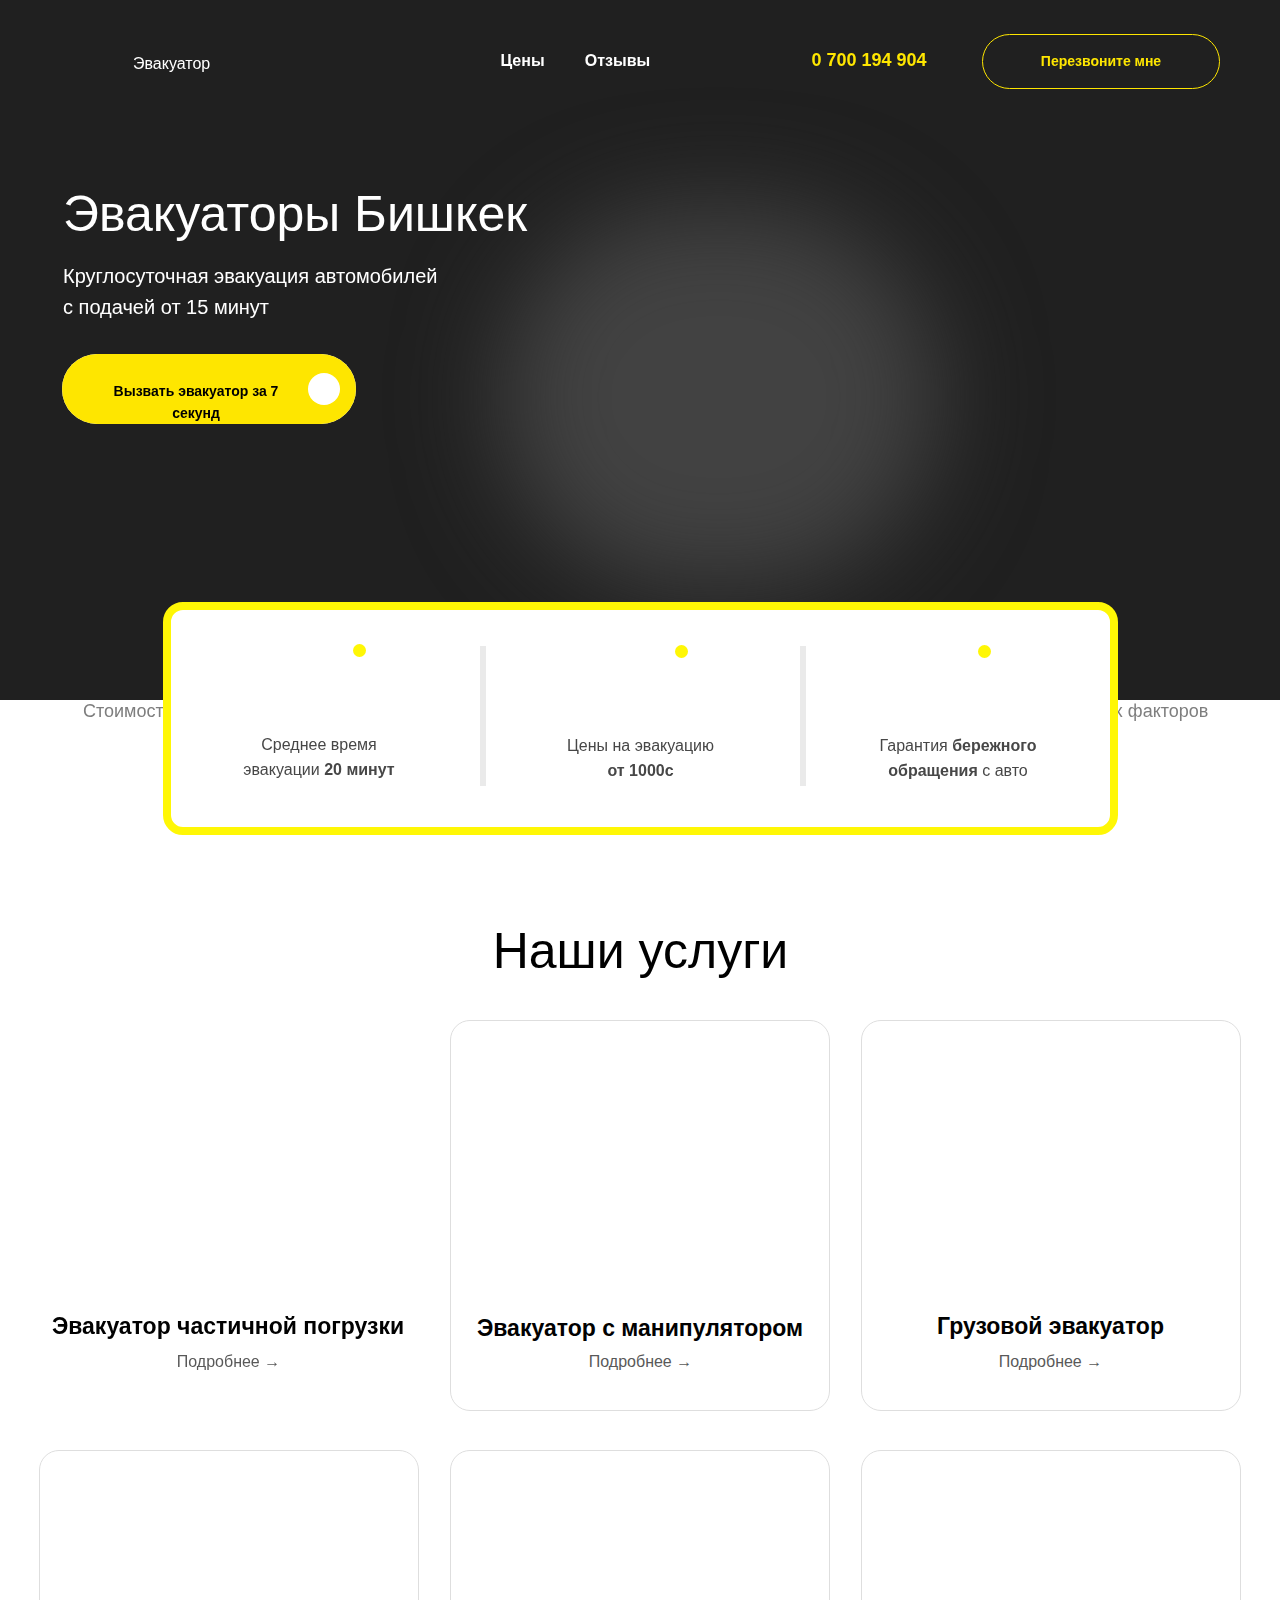
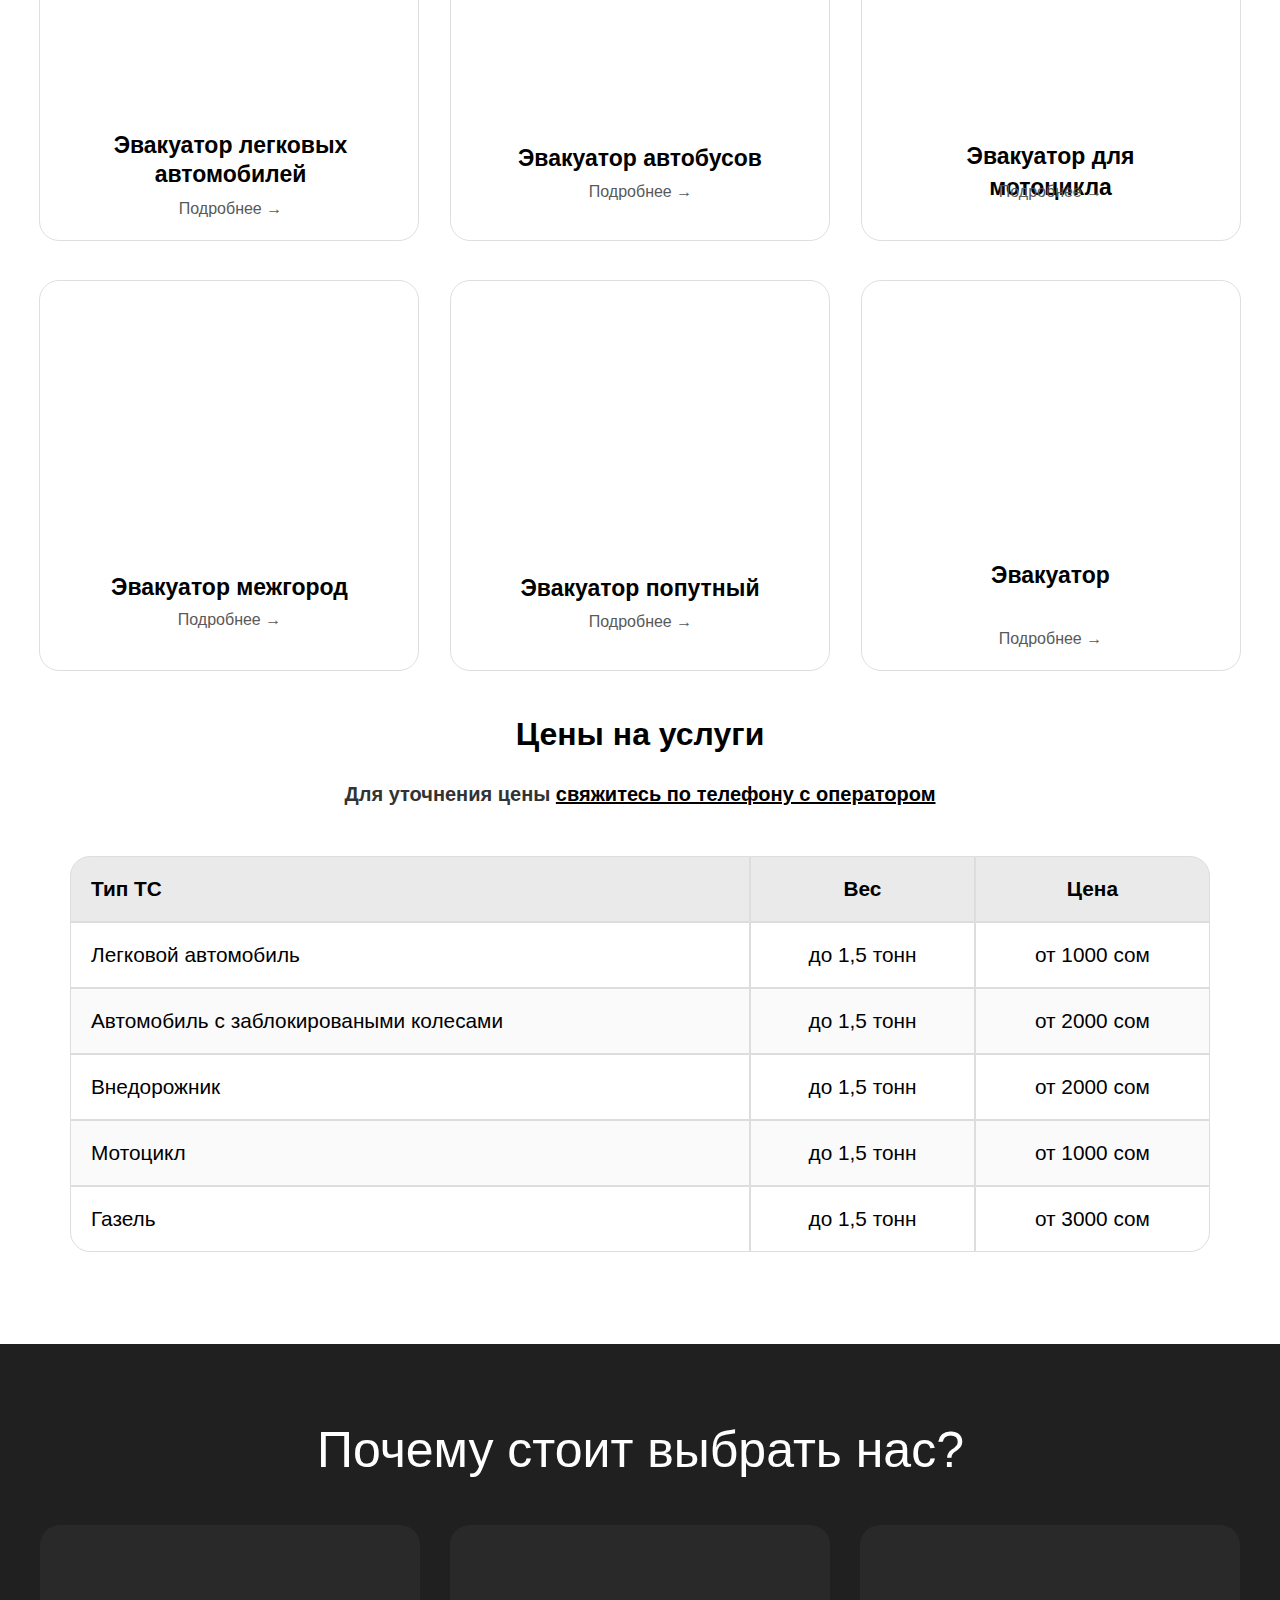
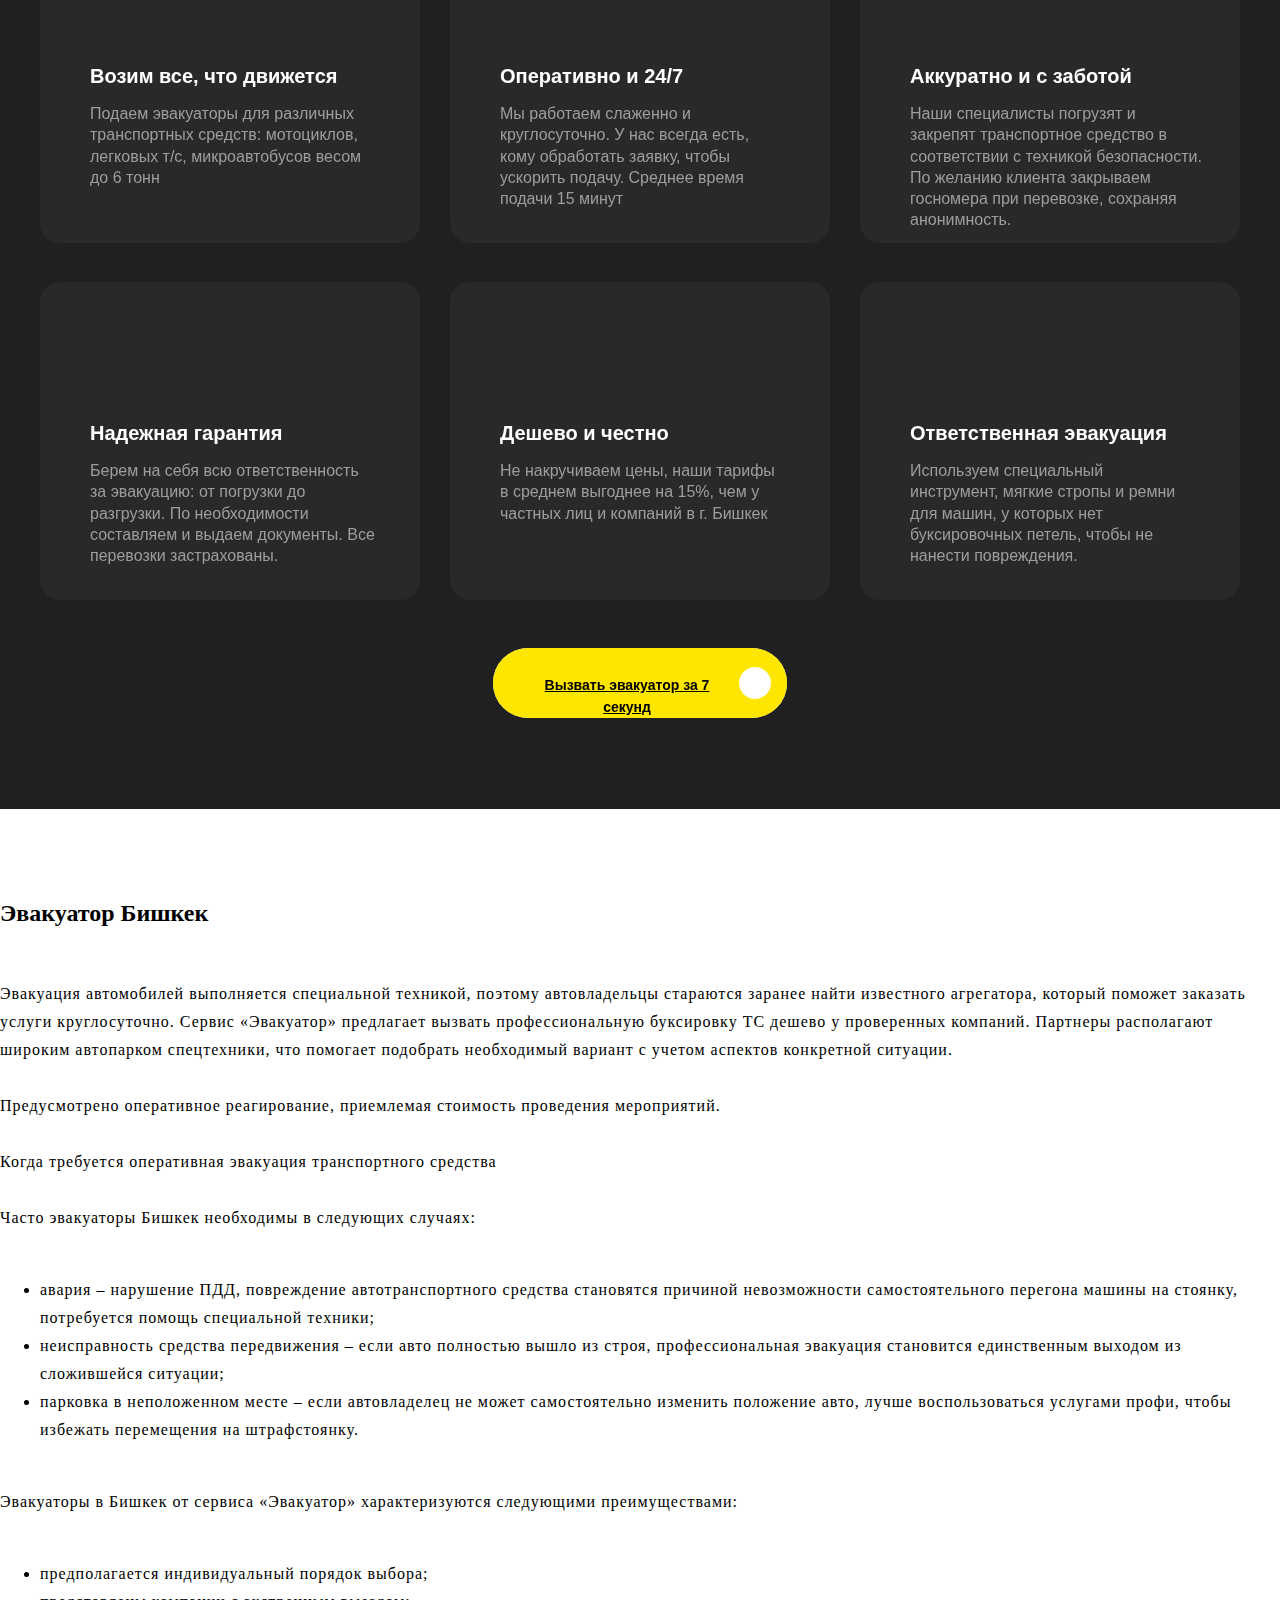
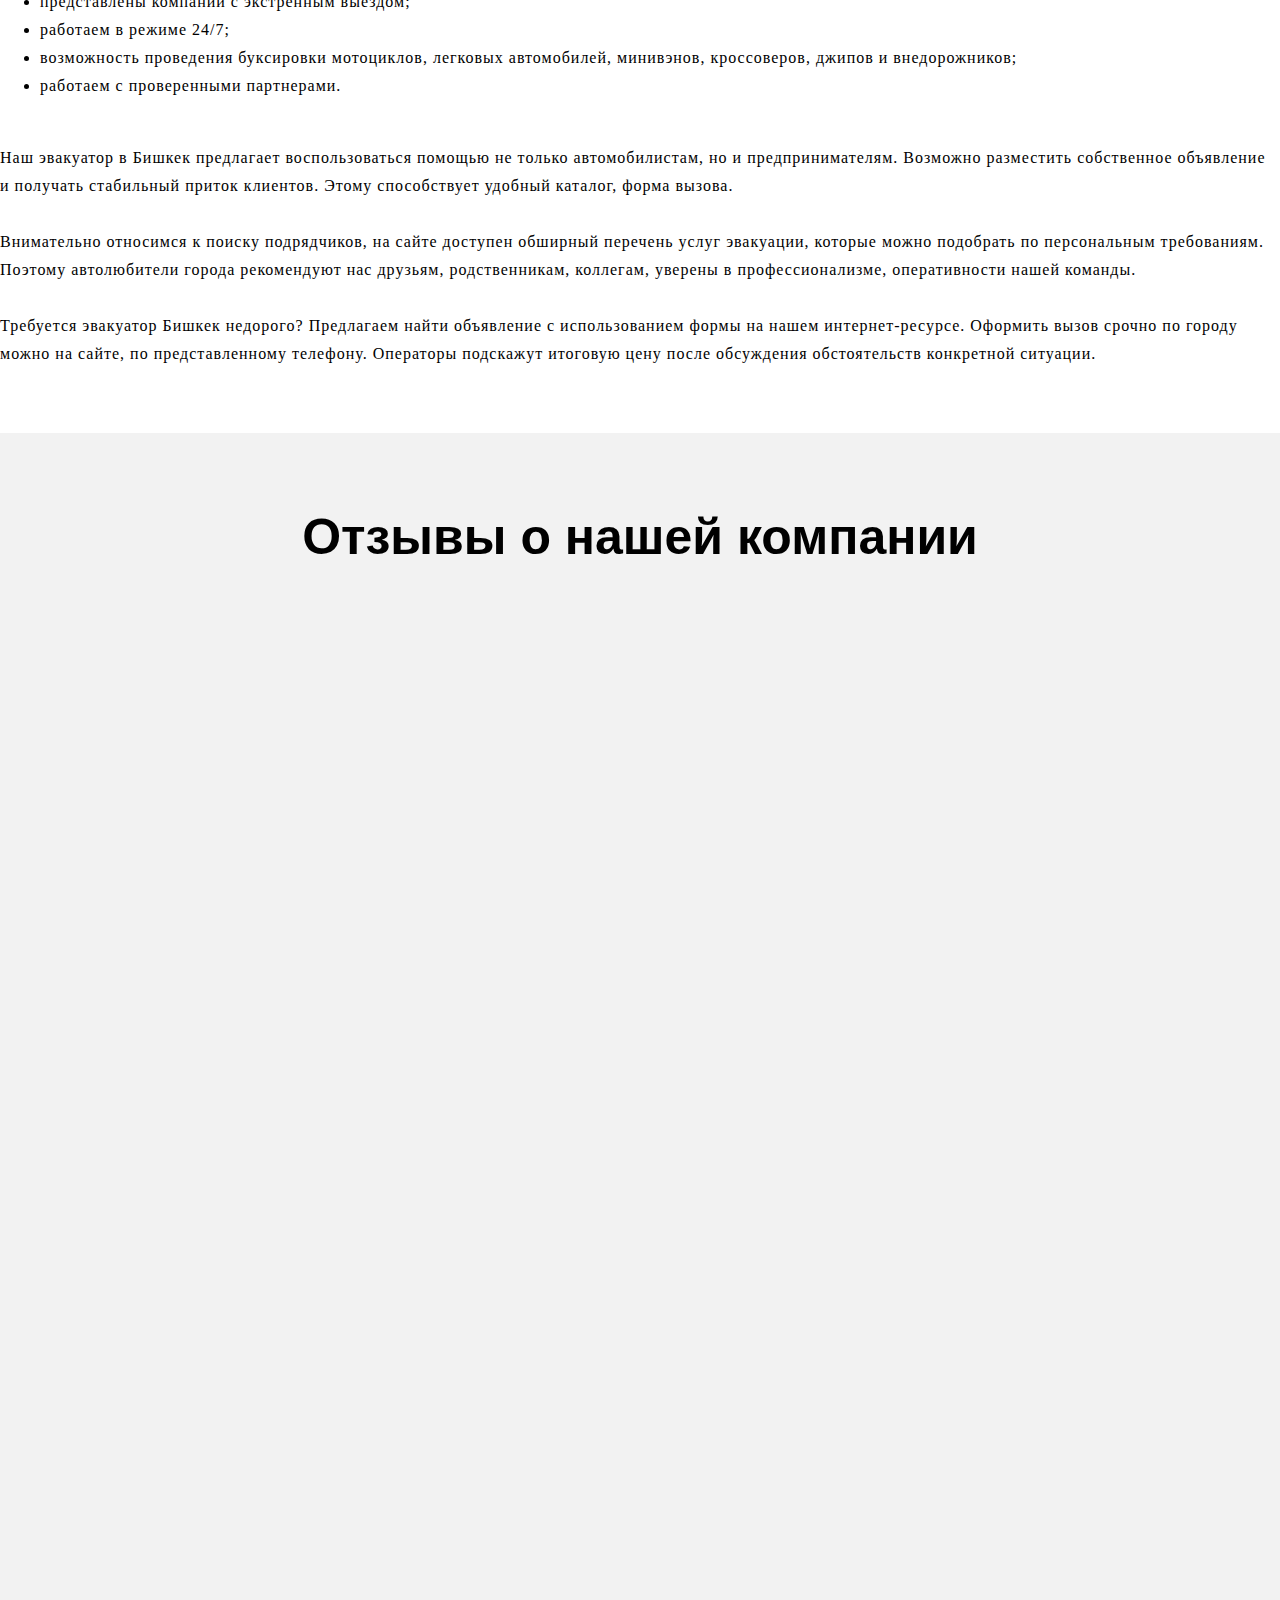
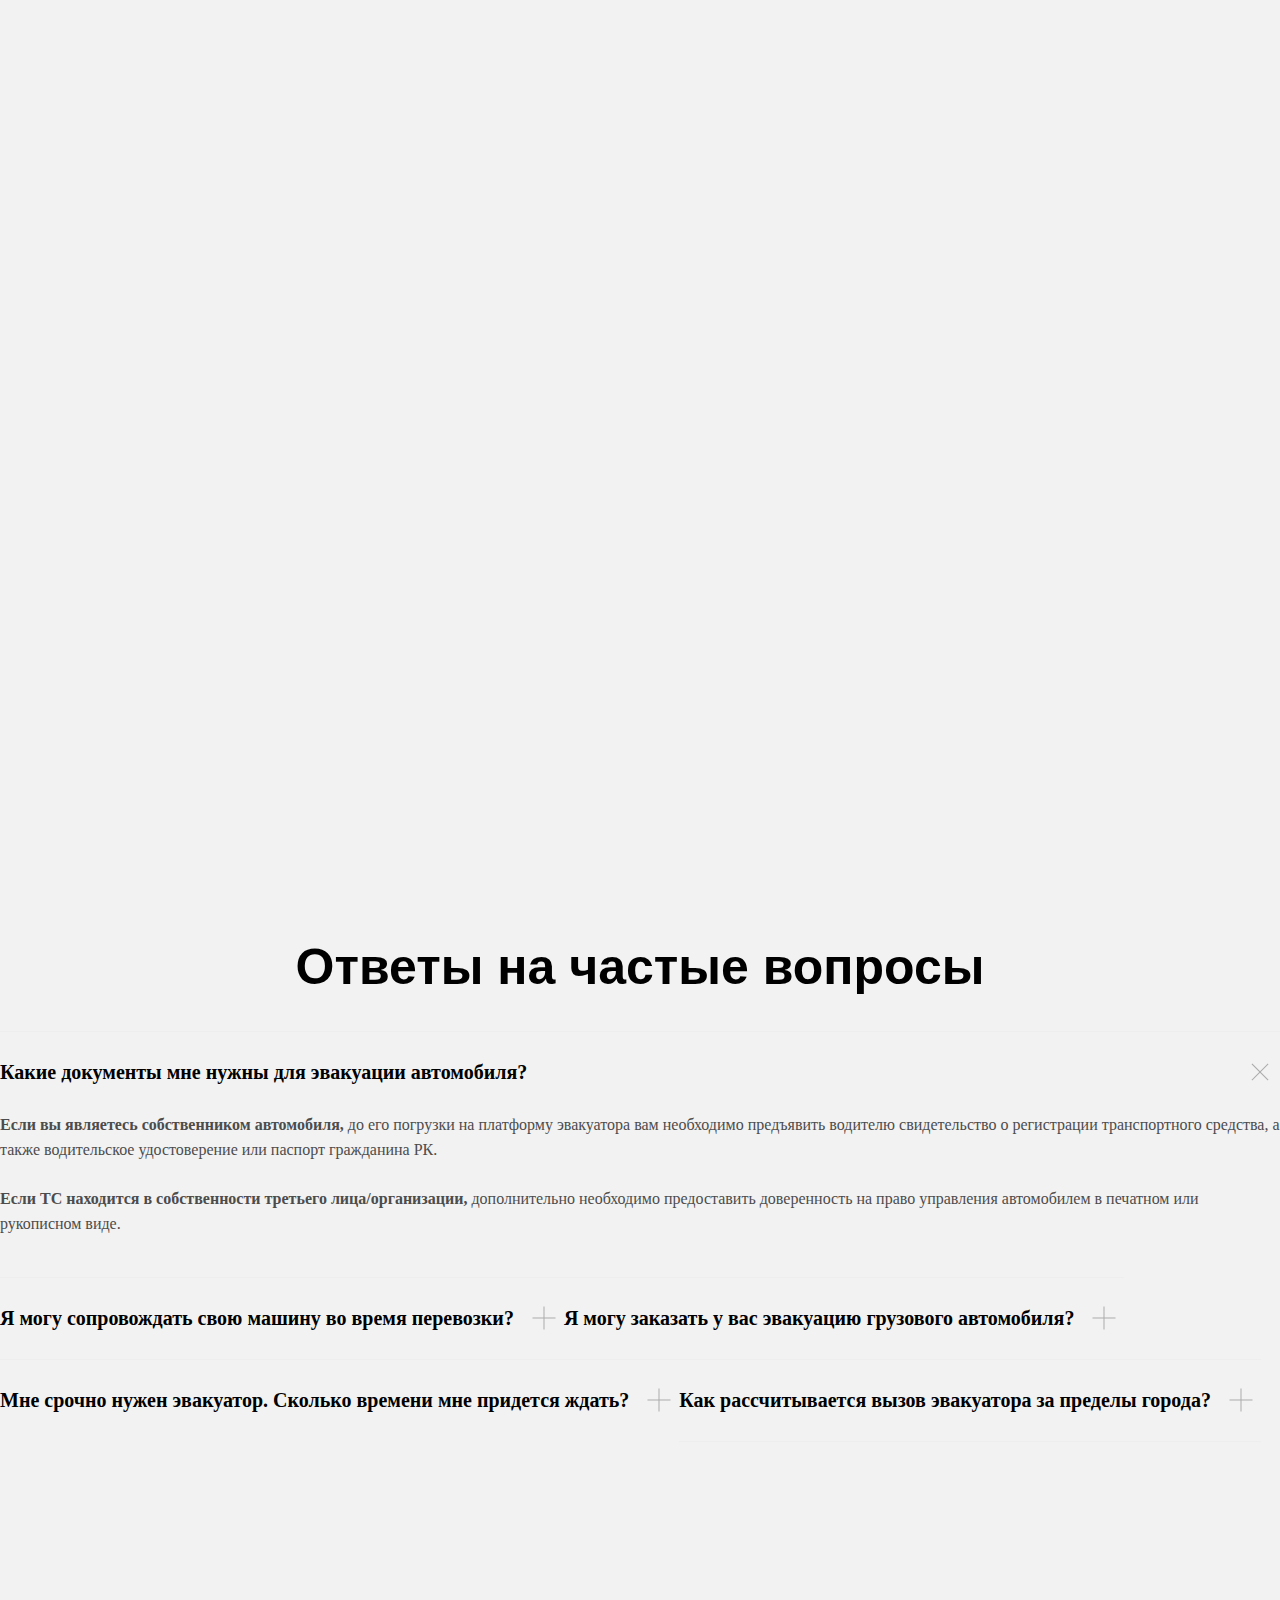
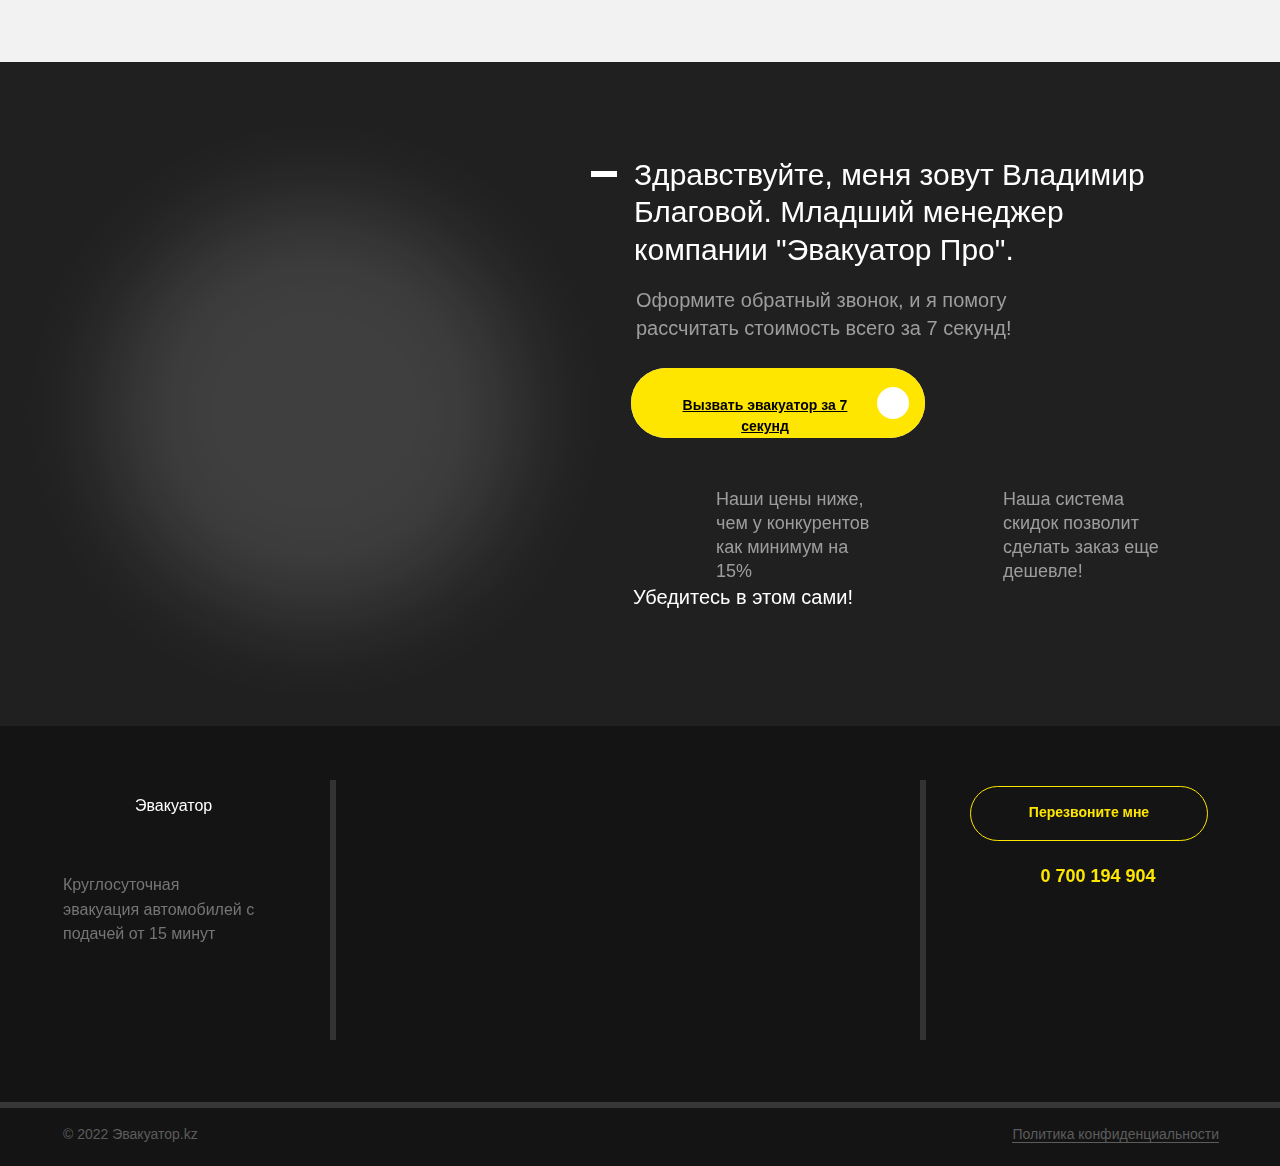
==== commit 2df40717: "remove tenge" ====
--- a/index.html
+++ b/index.html
@@ -3270,7 +3270,7 @@
             data-field-width-res-640-value="151" data-field-top-res-960-value="679" data-field-left-res-960-value="363"
             data-field-width-res-960-value="234">
             <div class='tn-atom' field='tn_text_1654001619045'>Цены на эвакуацию <br><strong
-                style="font-weight: 700;">от 10 000 тенге</strong></div>
+                style="font-weight: 700;">от 1000c</strong></div>
           </div>
           <div class='t396__elem tn-elem tn-elem__4531575301654002124821' data-elem-id='1654002124821'
             data-elem-type='shape' data-field-top-value="645" data-field-left-value="635" data-field-height-value="13"
